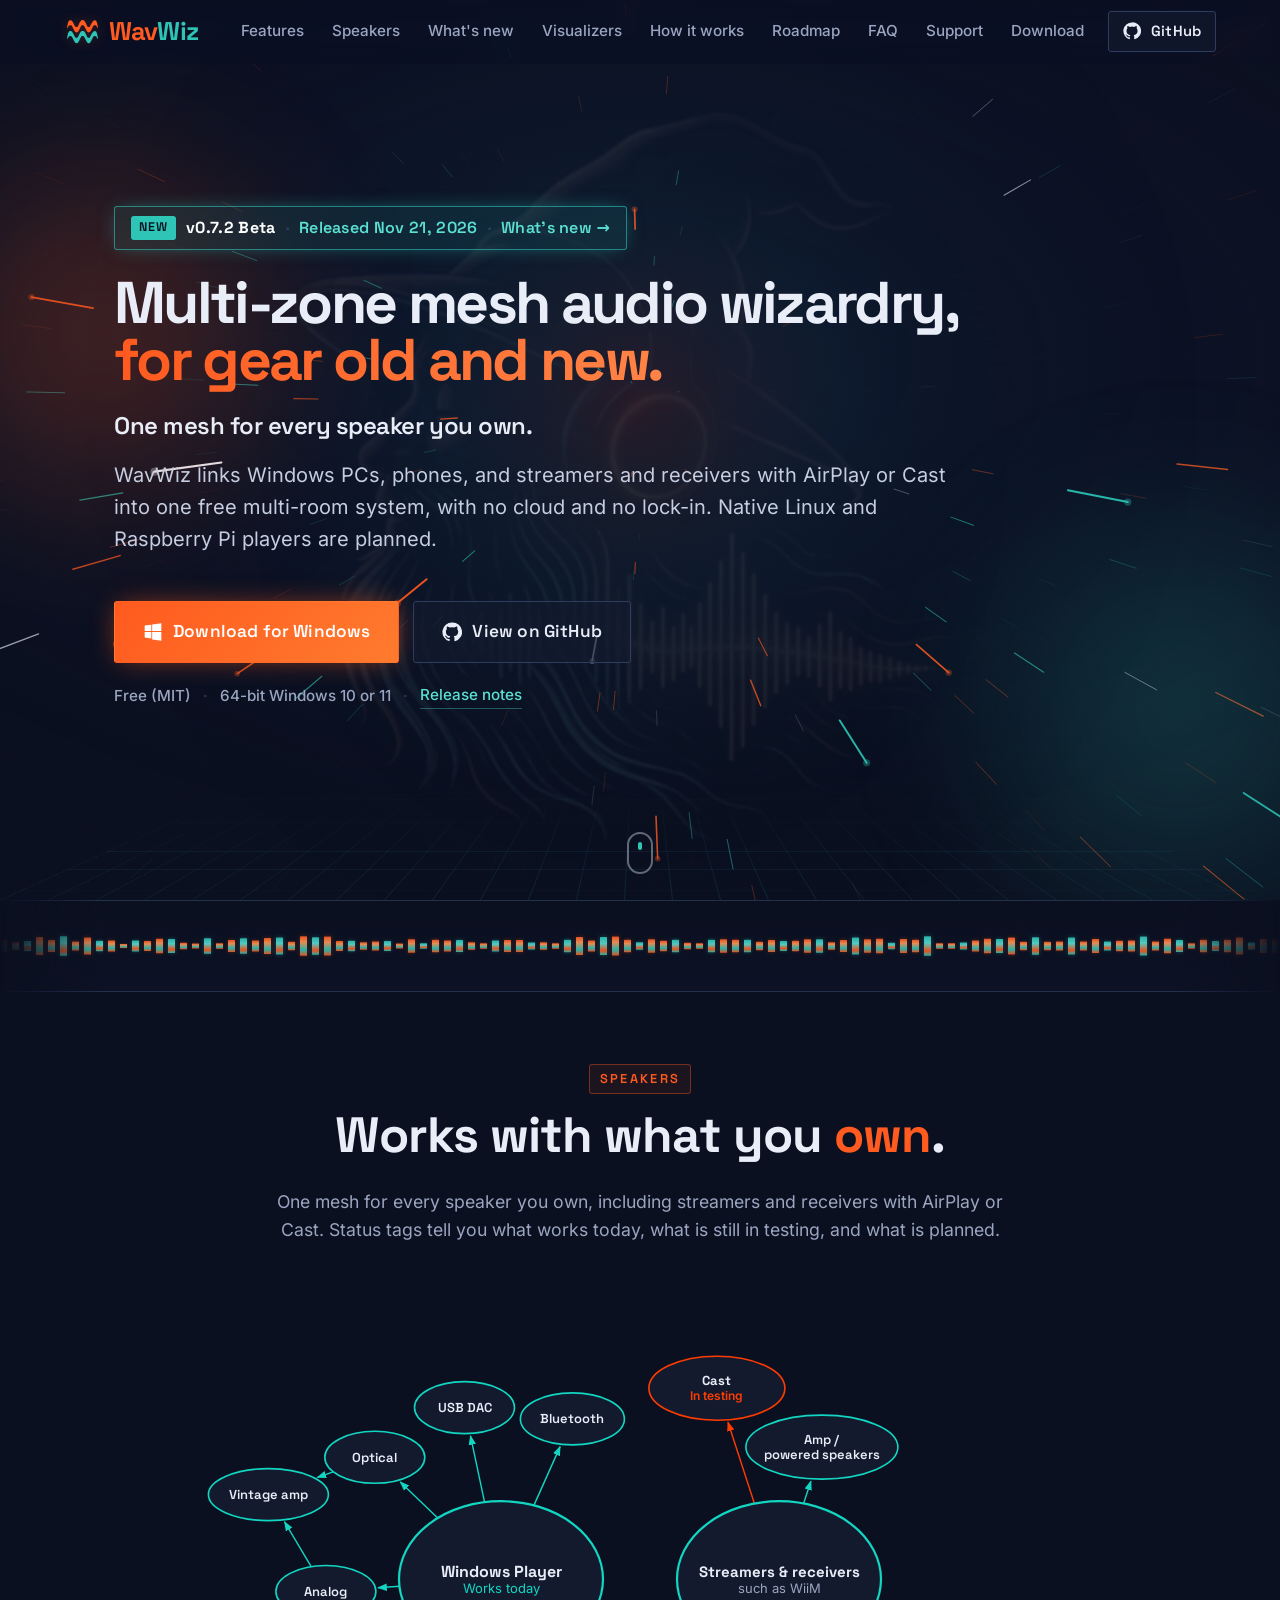
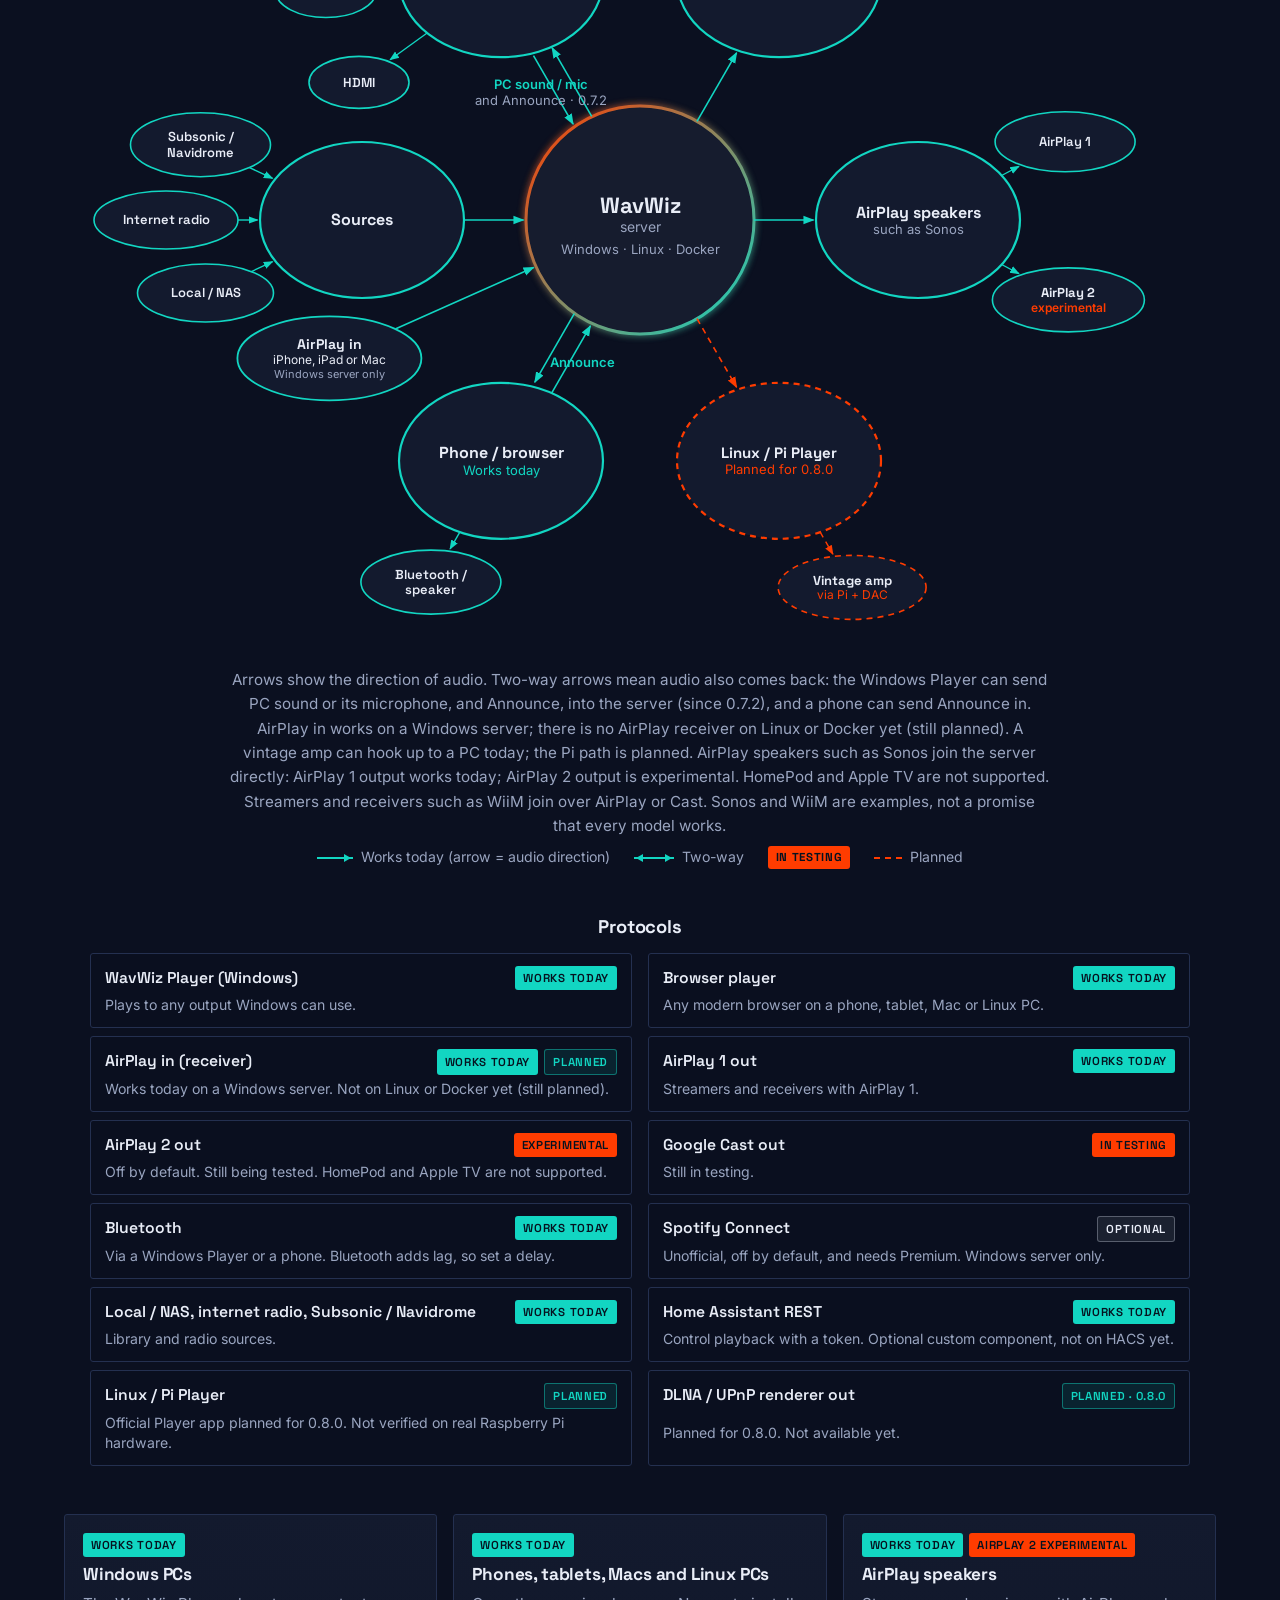
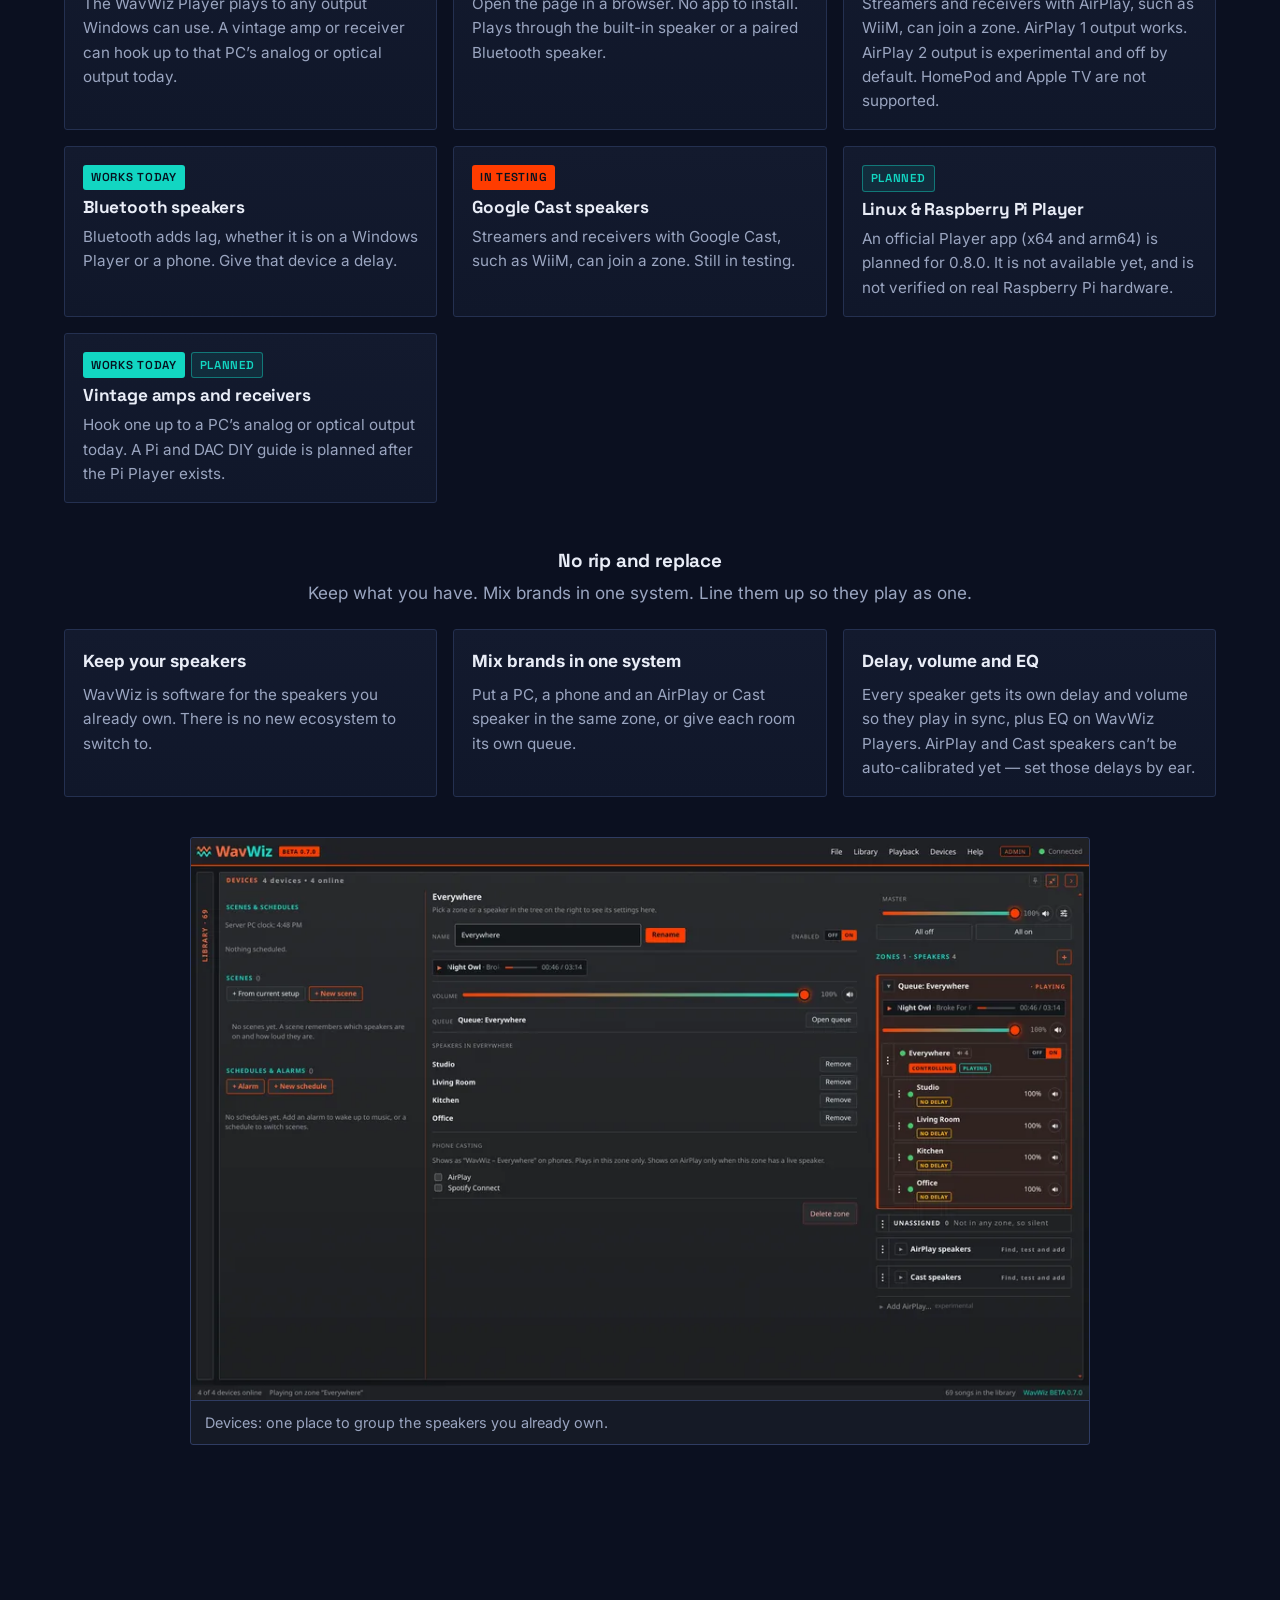
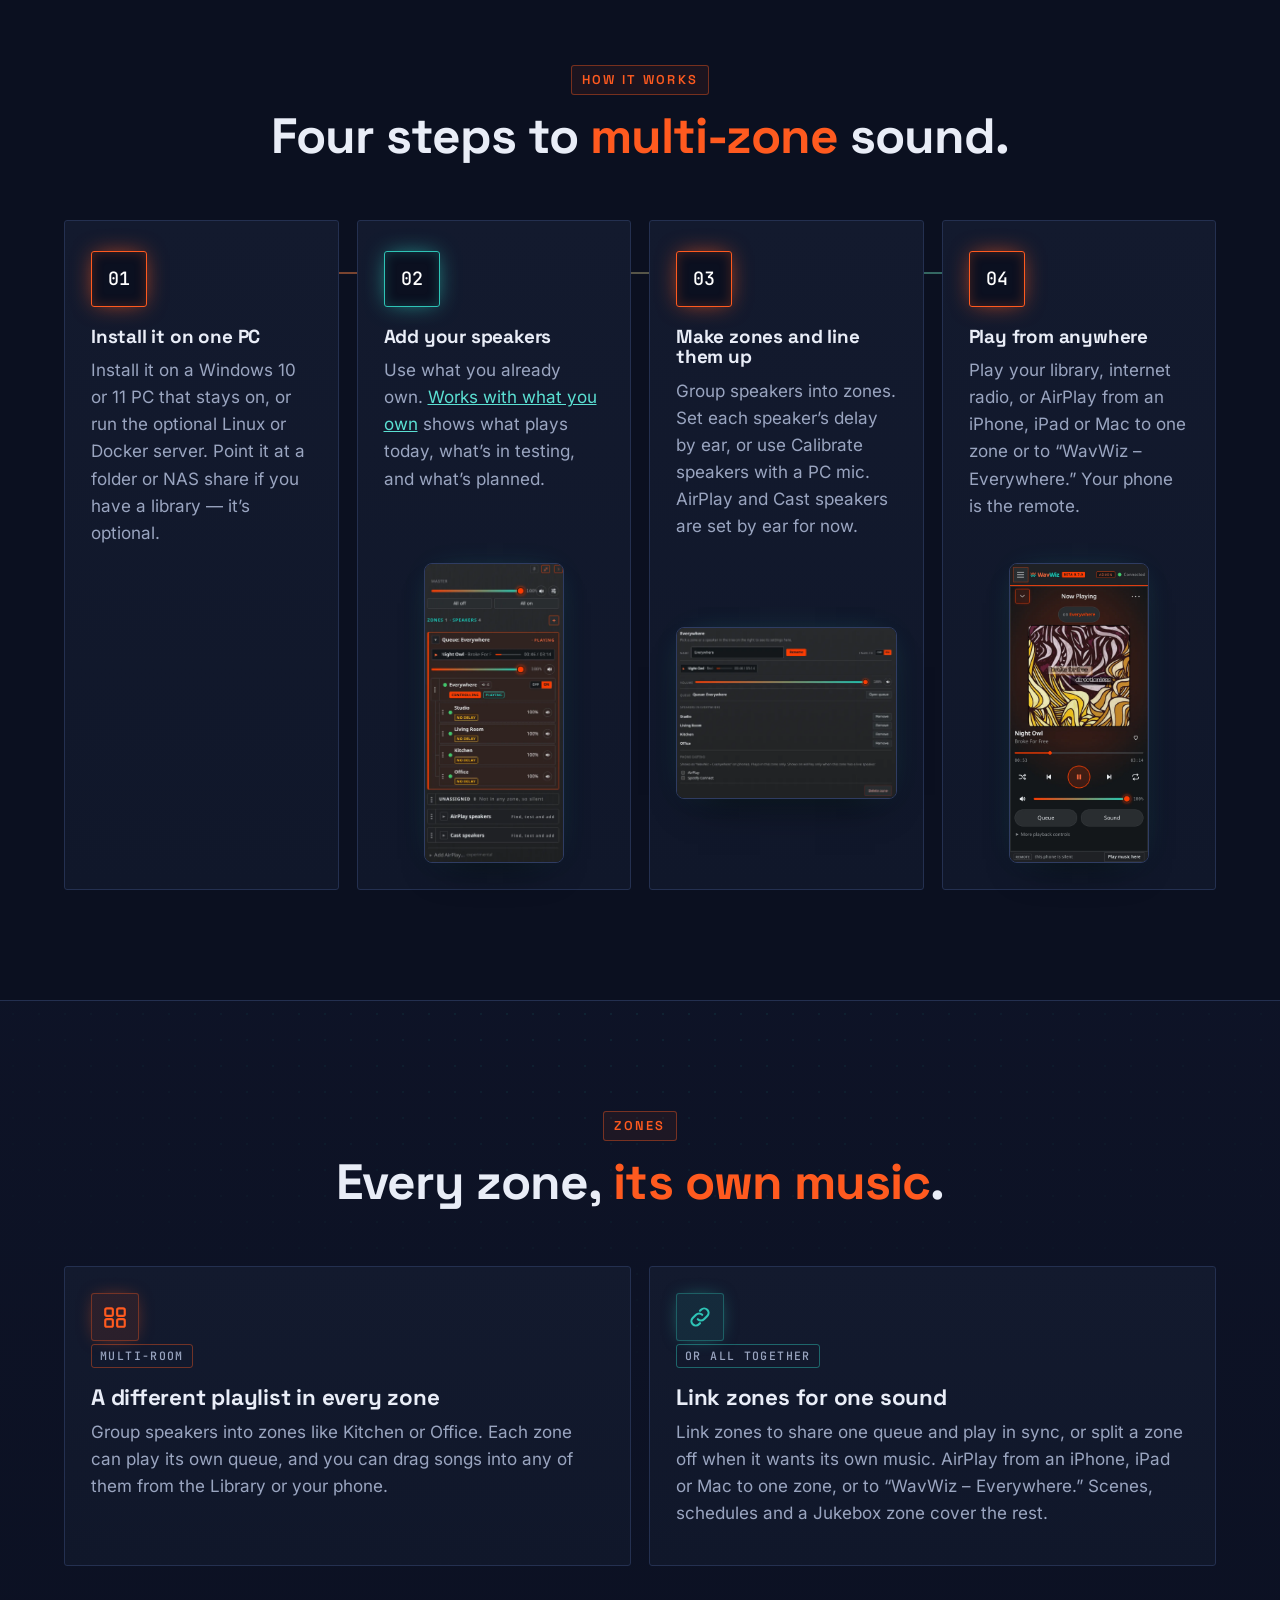
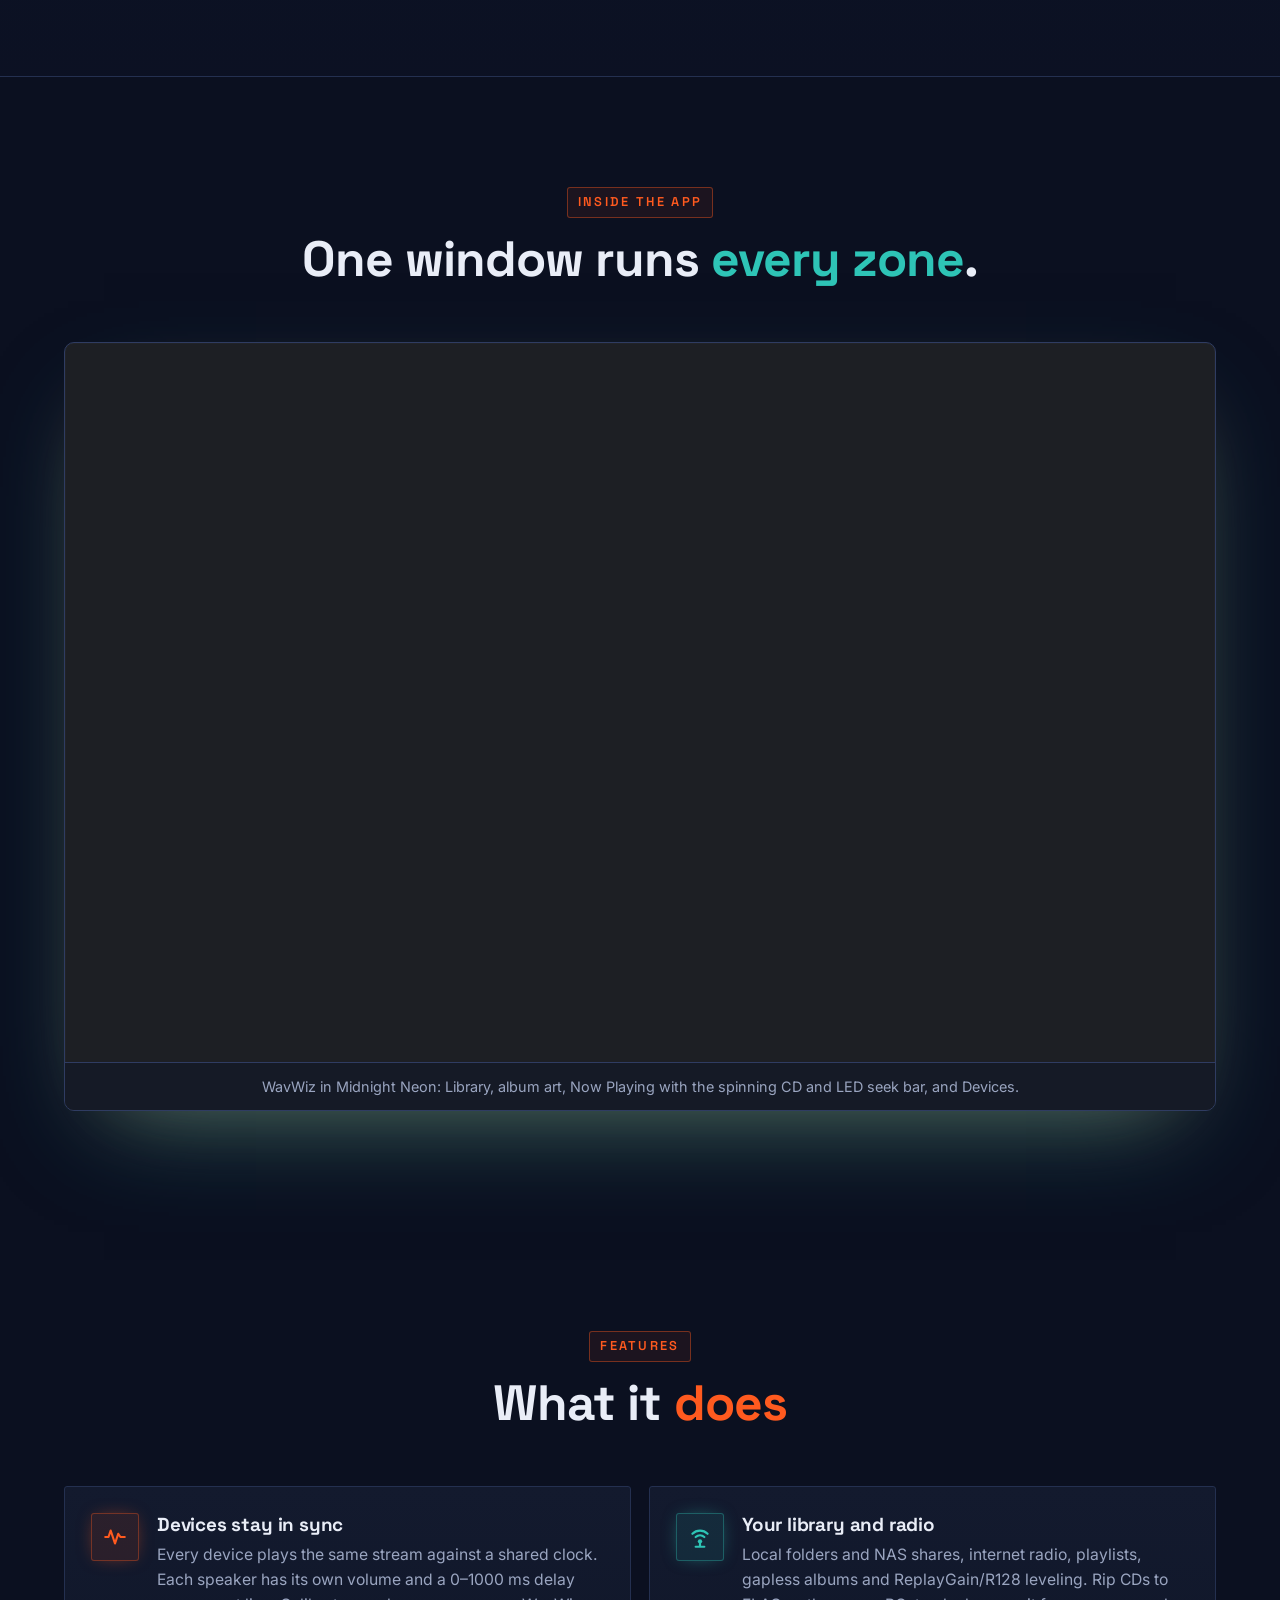
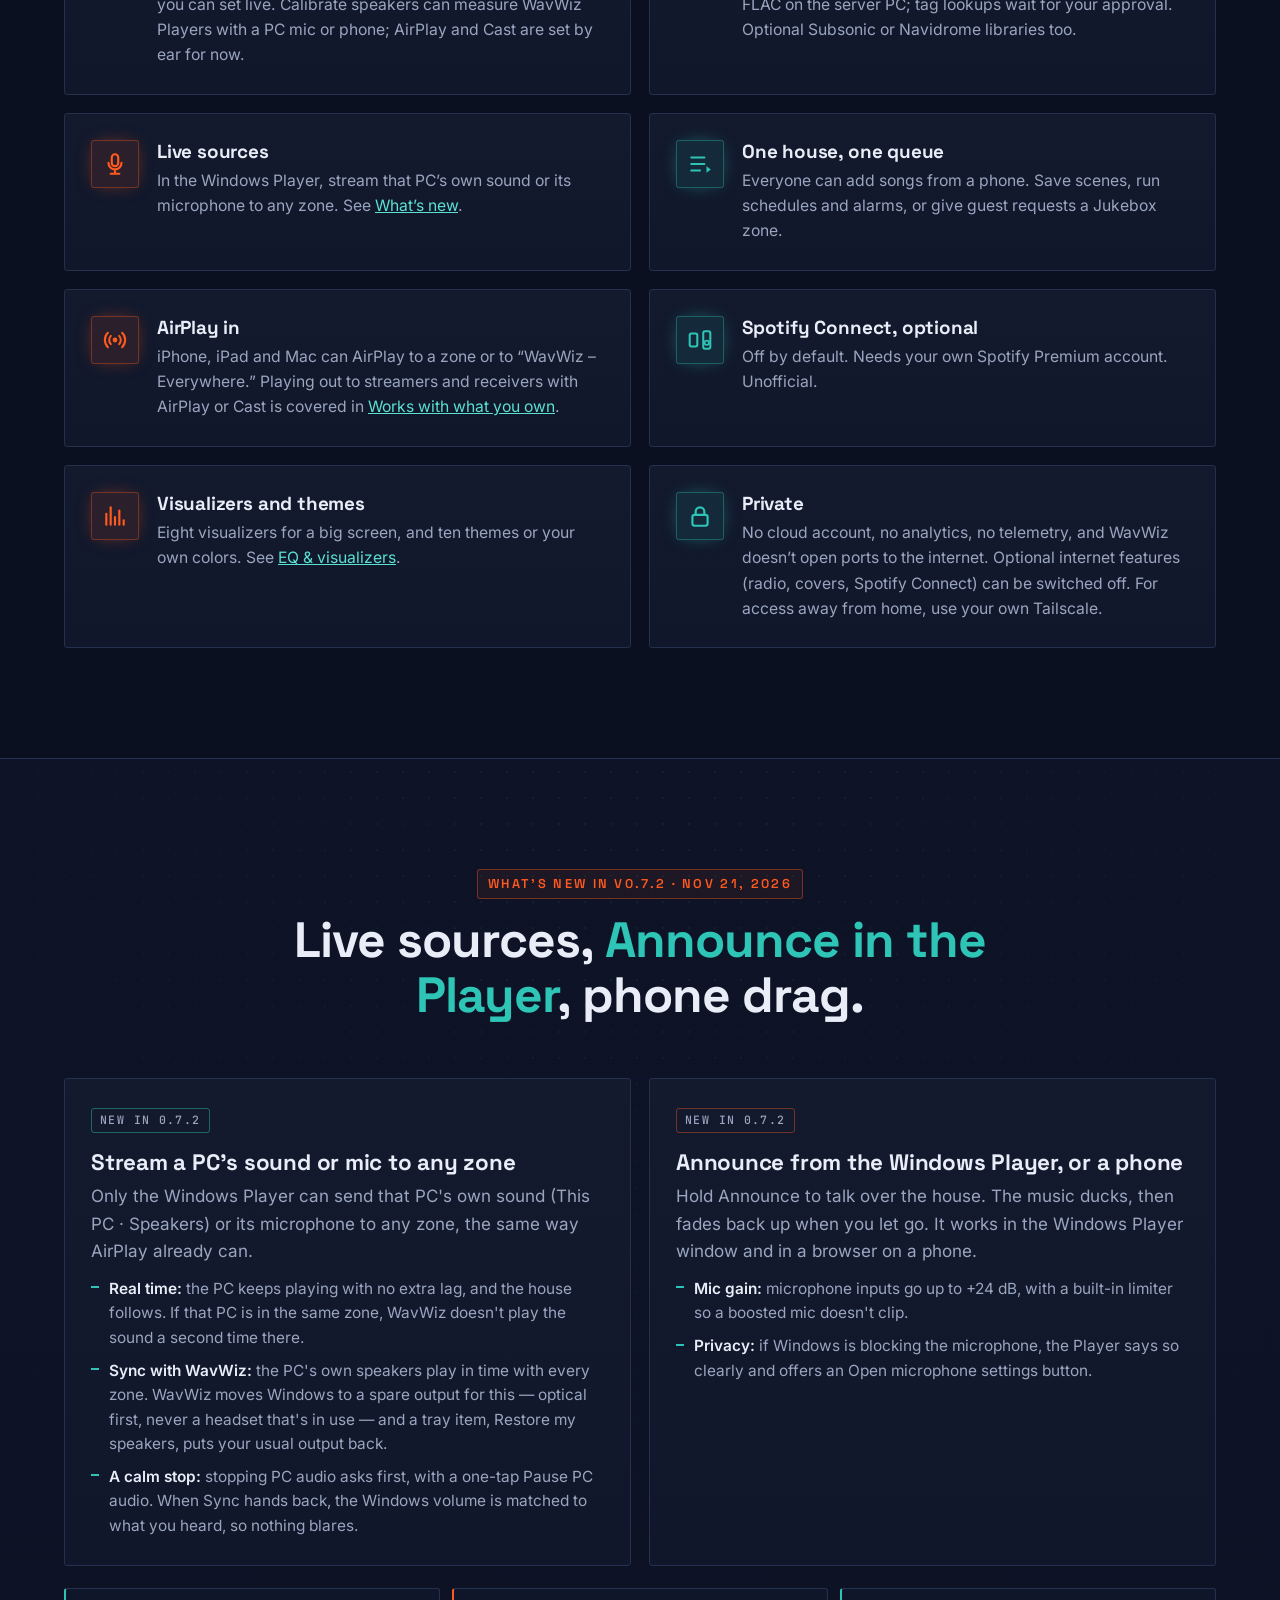
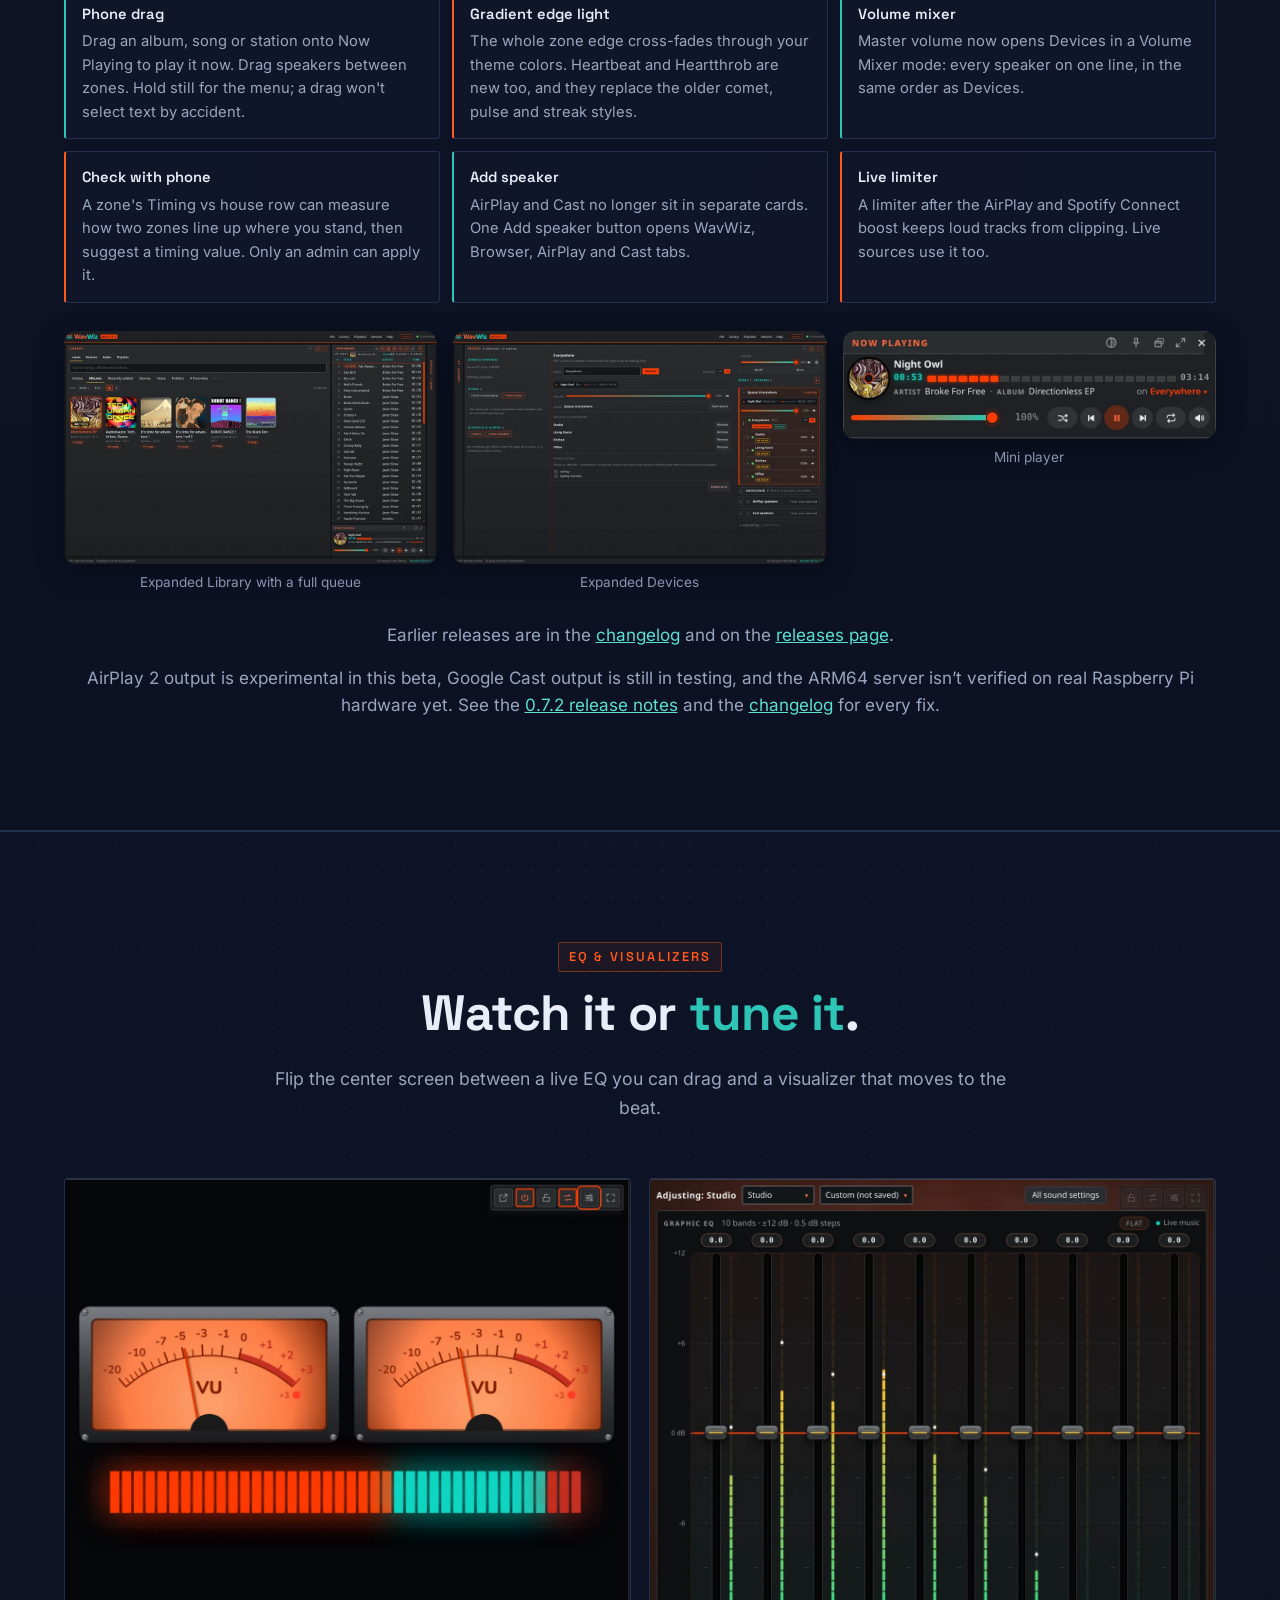
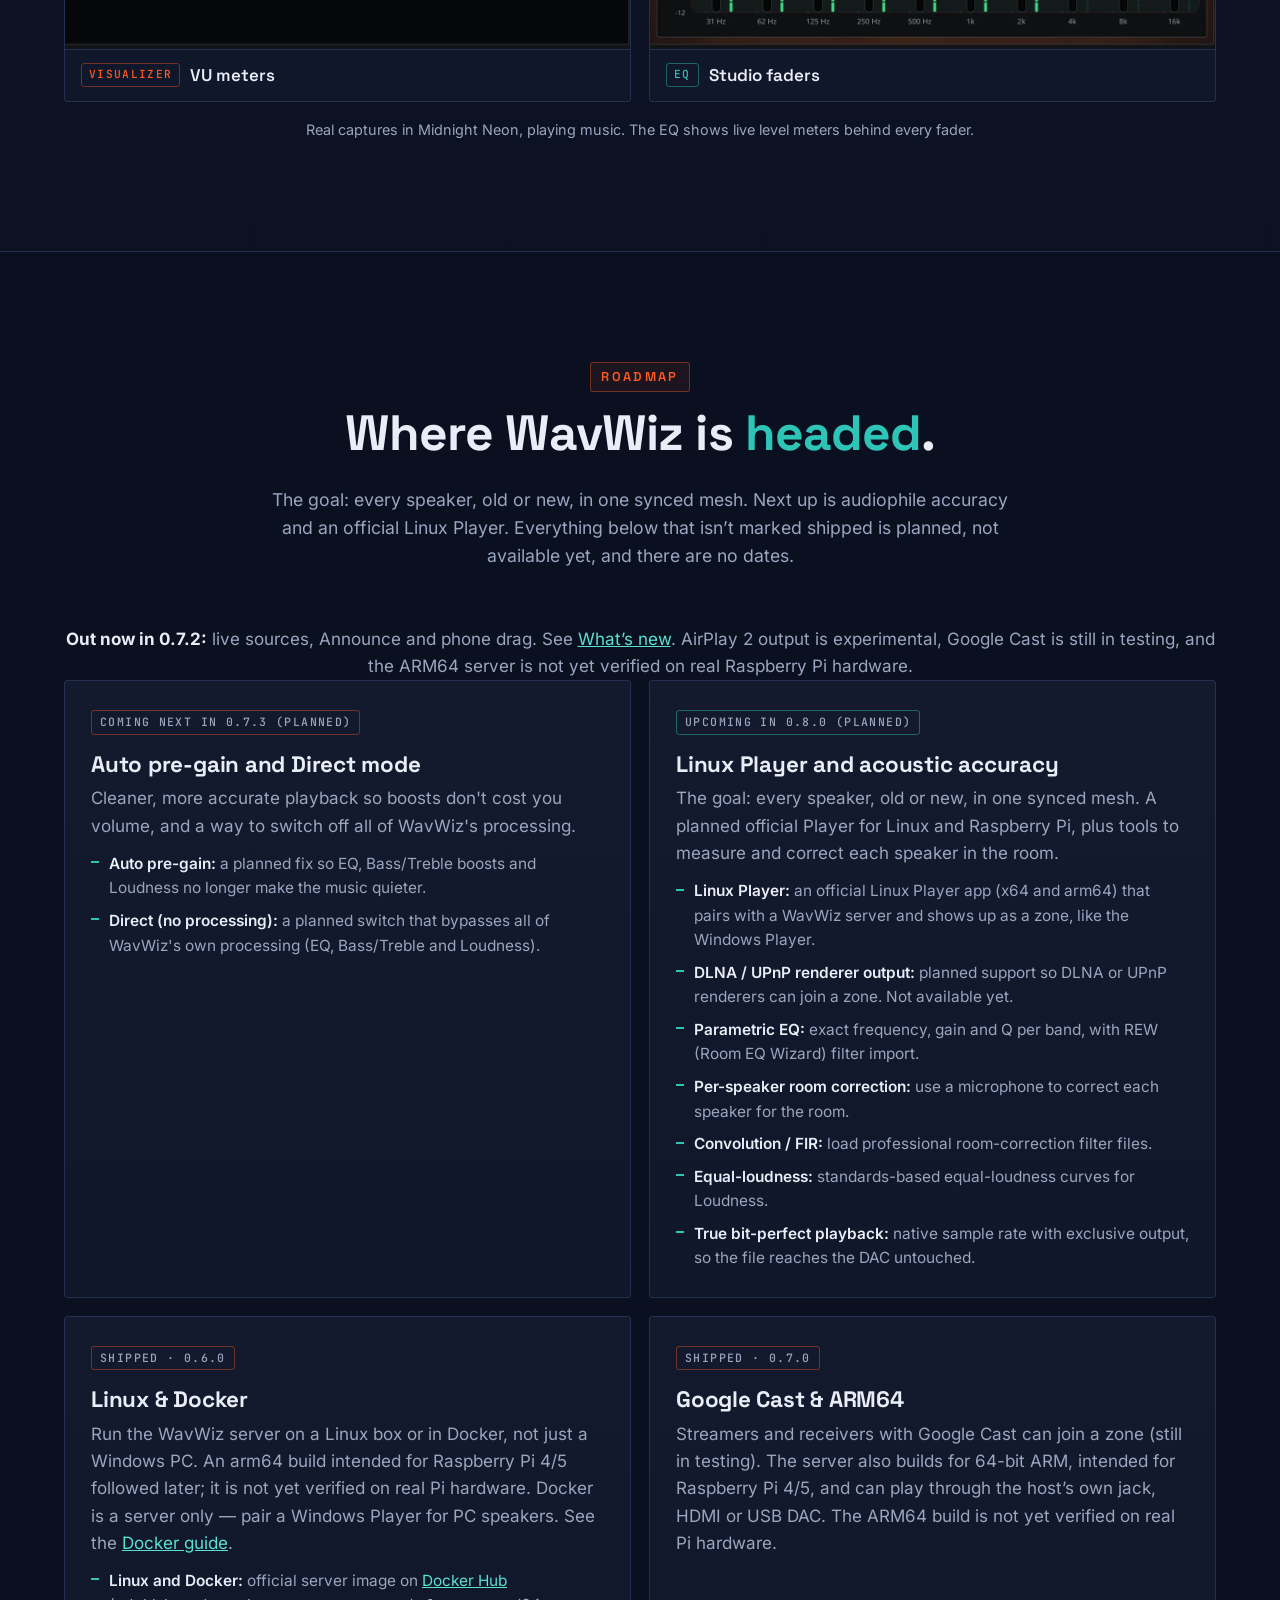
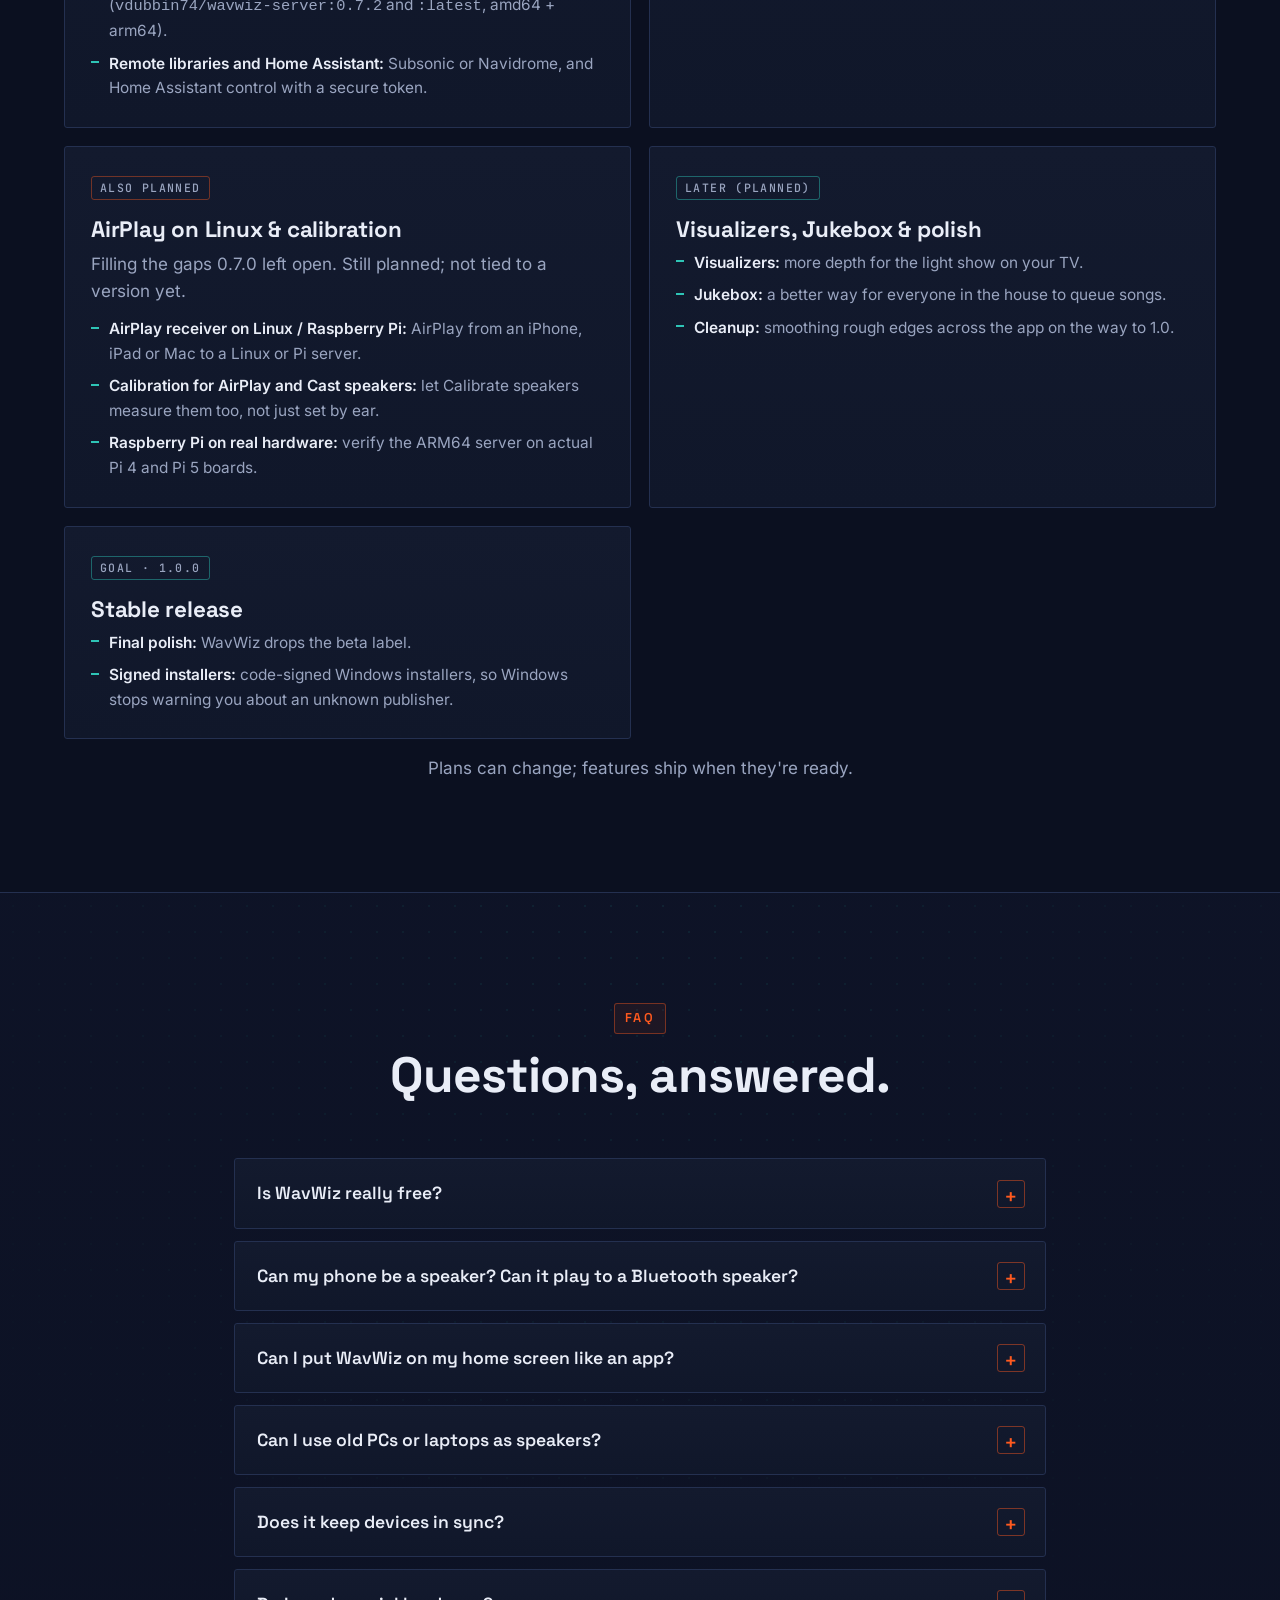
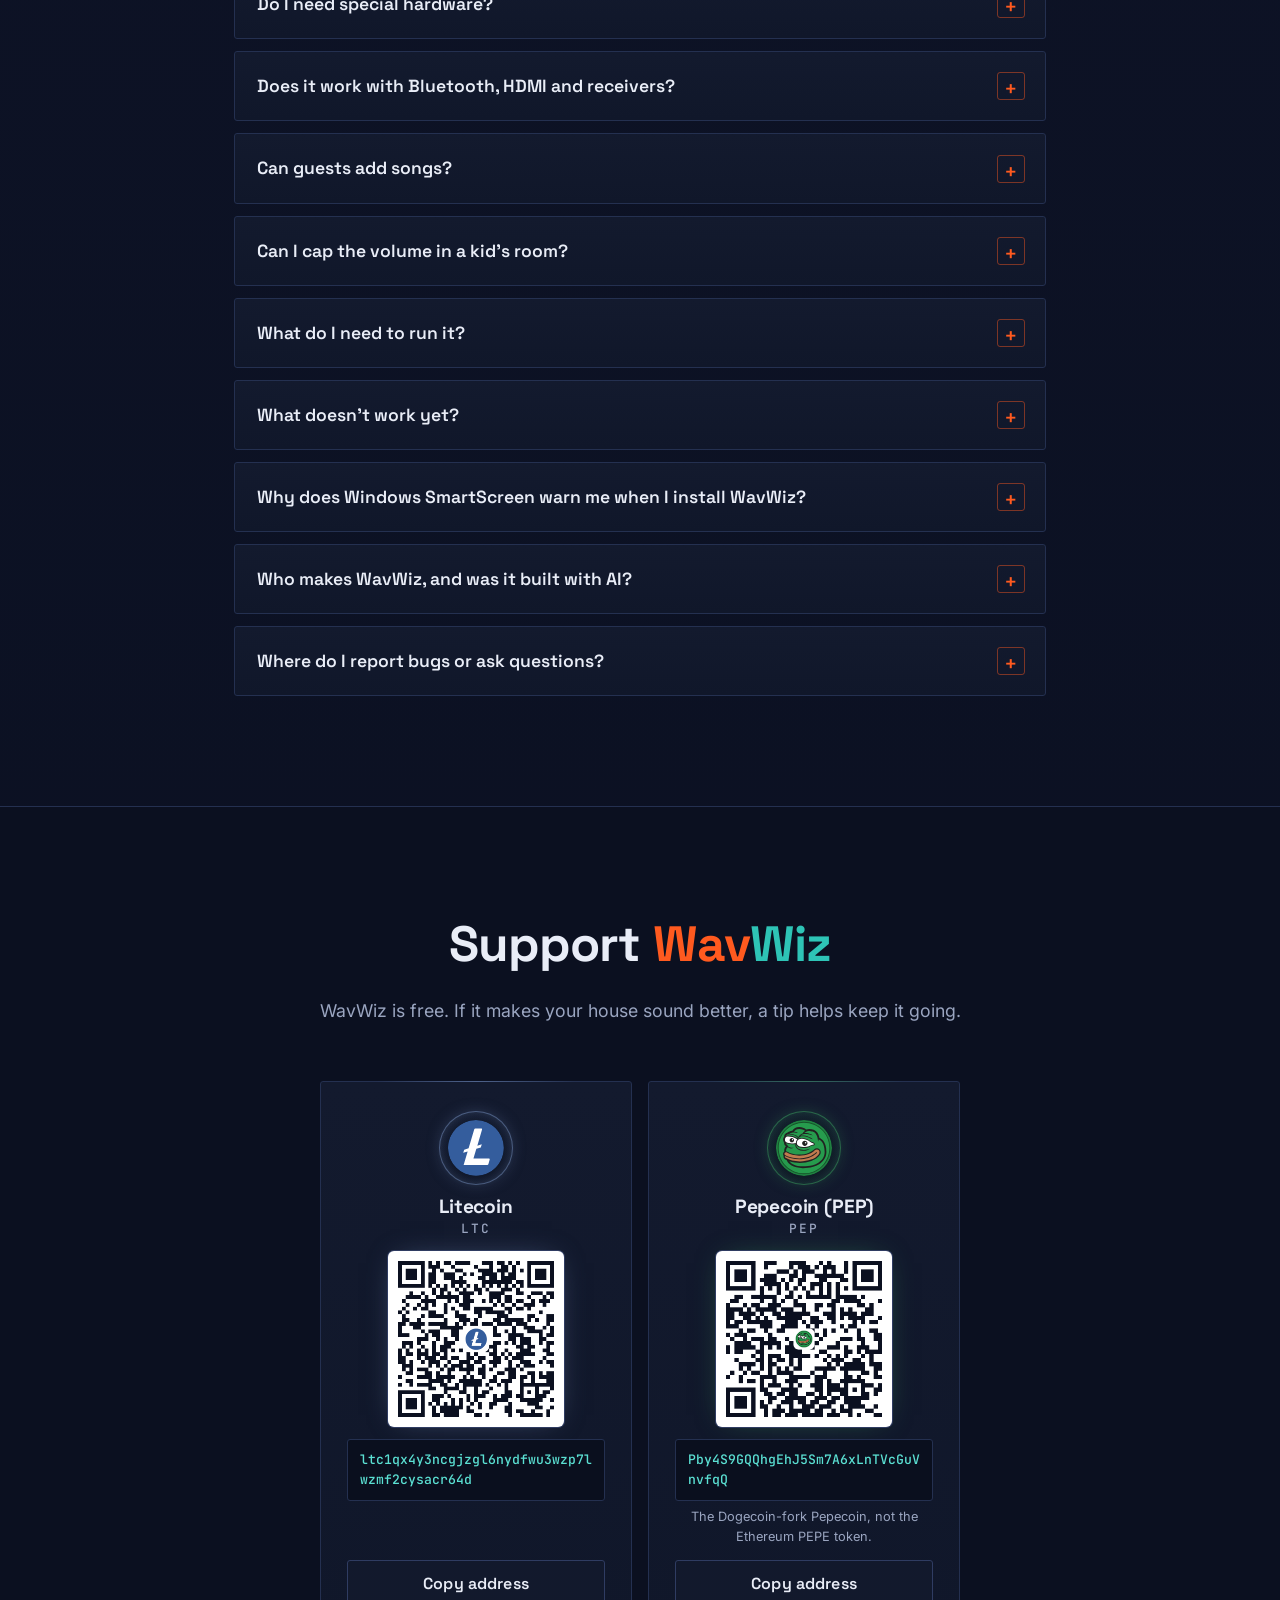
==== index.html @ 7296b40c "Site: consolidate stale wording now that the mesh and protocols cover it Drop the earlier-releases a" ====
<!DOCTYPE html>
<html lang="en-US" data-version="0.7.2" data-release-date="2026-11-21">
<head>
  <meta charset="utf-8">
  <meta name="viewport" content="width=device-width, initial-scale=1, viewport-fit=cover">
  <title>WavWiz: Multi-zone mesh audio wizardry, for gear old and new</title>
  <meta name="description" content="One mesh for every speaker you own. Free, open-source multi-room music for Windows PCs, phones, and streamers and receivers with AirPlay or Cast, with no cloud and no lock-in.">
  <meta name="robots" content="index, follow, max-image-preview:large">
  <meta name="theme-color" content="#0b1020">
  <meta name="color-scheme" content="dark">
  <link rel="canonical" href="https://wavwiz.com/">

  <meta property="og:type" content="website">
  <meta property="og:site_name" content="WavWiz">
  <meta property="og:title" content="WavWiz: Multi-zone mesh audio wizardry, for gear old and new">
  <meta property="og:description" content="One mesh for every speaker you own. Free, open-source multi-room music for Windows PCs, phones, and streamers and receivers with AirPlay or Cast.">
  <meta property="og:url" content="https://wavwiz.com/">
  <meta property="og:image" content="https://wavwiz.com/assets/img/og-image-070.jpg">
  <meta property="og:image:type" content="image/jpeg">
  <meta property="og:image:width" content="1200">
  <meta property="og:image:height" content="630">
  <meta property="og:image:alt" content="The WavWiz window in Midnight Neon: the Library, big album art for Night Owl by Broke For Free, and Devices with the Everywhere zone and its four speakers.">
  <meta property="og:locale" content="en_US">
  <meta property="og:image:secure_url" content="https://wavwiz.com/assets/img/og-image-070.jpg">
  <meta name="twitter:card" content="summary_large_image">
  <meta name="twitter:title" content="WavWiz: Multi-zone mesh audio wizardry, for gear old and new">
  <meta name="twitter:description" content="One mesh for every speaker you own. Free, open-source multi-room music for Windows PCs, phones, and streamers and receivers with AirPlay or Cast.">
  <meta name="twitter:image" content="https://wavwiz.com/assets/img/og-image-070.jpg">
  <meta name="twitter:image:alt" content="The WavWiz window in Midnight Neon: the Library, big album art for Night Owl by Broke For Free, and Devices with the Everywhere zone and its four speakers.">

  <link rel="icon" href="favicon.ico" sizes="any">
  <link rel="icon" type="image/png" sizes="32x32" href="assets/img/favicon-32.png">
  <link rel="apple-touch-icon" href="assets/img/apple-touch-icon.png">

  <link rel="preload" href="assets/fonts/space-grotesk-latin.woff2" as="font" type="font/woff2" crossorigin>
  <link rel="preload" href="assets/fonts/inter-latin.woff2" as="font" type="font/woff2" crossorigin>
  <link rel="stylesheet" href="styles.css?v=073m">
  <script type="application/ld+json">
{
    "@context": "https://schema.org",
    "@graph": [
      {
        "@type": "Organization",
        "@id": "https://wavwiz.com/#organization",
        "name": "WavWiz",
        "url": "https://wavwiz.com/",
        "logo": {
          "@type": "ImageObject",
          "url": "https://wavwiz.com/assets/img/apple-touch-icon.png",
          "width": 180,
          "height": 180
        },
        "sameAs": [
          "https://github.com/vdubbin74/WavWiz"
        ]
      },
      {
        "@type": "WebSite",
        "@id": "https://wavwiz.com/#website",
        "name": "WavWiz",
        "url": "https://wavwiz.com/",
        "inLanguage": "en-US",
        "description": "Multi-zone mesh audio wizardry, for gear old and new. One mesh for every speaker you own: free, open-source multi-room music for Windows.",
        "publisher": {
          "@id": "https://wavwiz.com/#organization"
        }
      },
      {
        "@type": "SoftwareApplication",
        "@id": "https://wavwiz.com/#software",
        "name": "WavWiz",
        "url": "https://wavwiz.com/",
        "description": "Multi-zone mesh audio wizardry, for gear old and new. WavWiz is a free, MIT-licensed multi-room music system. One mesh for every speaker you own. Run a Windows server (or an optional Linux/Docker server for amd64 or arm64; the arm64 build is intended for Raspberry Pi and not yet verified on real Pi hardware) and play through Windows Players or any modern browser on phones, tablets, Macs and Linux PCs. Streamers and receivers with AirPlay or Cast can join a zone: AirPlay 1 output works; AirPlay 2 output is experimental and off by default; Google Cast output, added in 0.7.0, is still in testing. HomePod and Apple TV are not supported. DLNA / UPnP renderer output is planned for 0.8.0 and is not available yet. An official Linux and Raspberry Pi Player is planned for 0.8.0. Local/NAS library, internet radio, Subsonic/Navidrome, AirPlay in, and live sources in the Windows Player. No cloud account, no telemetry.",
        "applicationCategory": "MultimediaApplication",
        "applicationSubCategory": "Multi-zone audio",
        "operatingSystem": "Windows 10, Windows 11",
        "processorRequirements": "64-bit (x64)",
        "softwareRequirements": "Microsoft Edge WebView2 Runtime for the player window (included with Windows 11 and current Windows 10)",
        "image": "https://wavwiz.com/assets/img/og-image-070.jpg",
        "screenshot": "https://wavwiz.com/assets/img/wavwiz-070-app-window.webp",
        "softwareVersion": "0.7.2",
        "datePublished": "2026-11-21",
        "dateModified": "2026-11-21",
        "downloadUrl": "https://github.com/vdubbin74/WavWiz/releases/download/v0.7.2/WavWiz-Setup-0.7.2.exe",
        "installUrl": "https://github.com/vdubbin74/WavWiz/releases/latest",
        "releaseNotes": "https://github.com/vdubbin74/WavWiz/releases/tag/v0.7.2",
        "license": "https://opensource.org/license/mit",
        "isAccessibleForFree": true,
        "inLanguage": "en-US",
        "offers": {
          "@type": "Offer",
          "price": "0",
          "priceCurrency": "USD"
        },
        "featureList": [
          "Multi-zone playback: different music per zone, or linked sync",
          "Per-speaker delay, volume and 10-band EQ",
          "Windows Players plus browser speakers on phones, tablets, Mac and Linux",
          "Local/NAS library, internet radio, Subsonic/Navidrome",
          "AirPlay receiver; AirPlay 1 speaker output; AirPlay 2 experimental and off by default",
          "Google Cast speaker output (since 0.7.0; still in testing)",
          "Live sources in the Windows Player: stream that PC's own sound or microphone to any zone (Real time or Sync with WavWiz)",
          "Scenes, schedules, alarms and guest Jukebox",
          "Optional Home Assistant control via REST (custom component not on HACS)",
          "Optional unofficial Spotify Connect (off by default; Premium required)",
          "Optional Linux/Docker server for amd64 and arm64 (arm64 intended for Raspberry Pi 4/5, not yet verified on real Pi hardware); plays through the host sound card or headless; no AirPlay receiver or AirPlay 2 output",
          "MIT licensed; no cloud account; no telemetry"
        ],
        "sameAs": [
          "https://github.com/vdubbin74/WavWiz",
          "https://alternativeto.net/software/wavwiz/",
          "https://hub.docker.com/r/vdubbin74/wavwiz-server"
        ],
        "publisher": {
          "@id": "https://wavwiz.com/#organization"
        },
        "author": {
          "@type": "Person",
          "name": "vdubbin74",
          "url": "https://github.com/vdubbin74"
        }
      },
      {
        "@type": "FAQPage",
        "@id": "https://wavwiz.com/#faq",
        "mainEntity": [
          {
            "@type": "Question",
            "name": "Is WavWiz really free?",
            "acceptedAnswer": {
              "@type": "Answer",
              "text": "Yes. WavWiz is free and open source under the MIT license. There's nothing to buy, no subscription and no account to create."
            }
          },
          {
            "@type": "Question",
            "name": "Can my phone be a speaker? Can it play to a Bluetooth speaker?",
            "acceptedAnswer": {
              "@type": "Answer",
              "text": "Yes. Open the WavWiz page in your phone's browser on your home Wi-Fi and tap Play music here. There's no app to install. The phone plays through whatever it's using for sound, so if it's paired with a Bluetooth speaker, headphones or a home AV receiver with Bluetooth, the music comes out there. Tablets work the same way. Bluetooth adds its own lag, so give that phone a little delay (or calibrate it) to line it up with the other devices. On iPhone, tap the page once to start the sound, and keep the WavWiz page open while it plays."
            }
          },
          {
            "@type": "Question",
            "name": "Can I put WavWiz on my home screen like an app?",
            "acceptedAnswer": {
              "@type": "Answer",
              "text": "Yes. First open the WavWiz page from your server on your phone or tablet. iPhone or iPad (Safari): tap Share, then Add to Home Screen, then Add. Android (Chrome): tap the three-dot menu, then Add to Home screen or Install app. You get a WavWiz shortcut that opens straight to your house, so you don't have to remember the address."
            }
          },
          {
            "@type": "Question",
            "name": "Can I use old PCs or laptops as speakers?",
            "acceptedAnswer": {
              "@type": "Answer",
              "text": "Yes. Any Windows 10 or 11 PC can run WavWiz Player and play through its own speakers, headphones, HDMI, optical, USB or Bluetooth output. Anything else with a modern browser, like a Mac, a Chromebook or an older laptop, can join by opening the WavWiz page."
            }
          },
          {
            "@type": "Question",
            "name": "Does it keep devices in sync?",
            "acceptedAnswer": {
              "@type": "Answer",
              "text": "Every device plays the same stream against a shared clock, and WavWiz keeps correcting each device's drift so devices stay together. Bluetooth speakers and TVs add their own lag, so each device gets its own delay (0 to 1000 ms). Set it by ear while the music plays, or let Calibrate speakers measure it with a PC mic or your phone (AirPlay and Cast speakers can't be calibrated yet; set those by ear). No sync measurements have been published yet."
            }
          },
          {
            "@type": "Question",
            "name": "Do I need special hardware?",
            "acceptedAnswer": {
              "@type": "Answer",
              "text": "No. You need one always-on Windows PC (or an optional Linux or Docker server) and the speakers you already have. See Works with what you own for what works today, what is in testing, and what is planned."
            }
          },
          {
            "@type": "Question",
            "name": "Does it work with Bluetooth, HDMI and receivers?",
            "acceptedAnswer": {
              "@type": "Answer",
              "text": "Yes. The Windows Player can play to HDMI, optical, USB, Bluetooth and any other Windows output. For streamers, AirPlay, Cast and what is planned, see Works with what you own."
            }
          },
          {
            "@type": "Question",
            "name": "Can guests add songs?",
            "acceptedAnswer": {
              "@type": "Answer",
              "text": "Yes. Anyone on your network can add songs from their own phone. For parties, Jukebox mode puts a QR code on a big screen. Guests scan it and add songs with no app and no sign-in, within your rules: allowed music, songs per guest, vote to skip and more. The Jukebox screen runs in a web browser on a PC, laptop or tablet. A PC or laptop connected to the TV works best; smart-TV browsers are still in testing."
            }
          },
          {
            "@type": "Question",
            "name": "Can I cap the volume in a kid's room?",
            "acceptedAnswer": {
              "@type": "Answer",
              "text": "Yes. As an admin, set a max-volume lock on any device. Nothing can raise that device past the cap, and turning it down always works."
            }
          },
          {
            "@type": "Question",
            "name": "What do I need to run it?",
            "acceptedAnswer": {
              "@type": "Answer",
              "text": "The server needs a 64-bit Windows 10 (October 2018 Update or newer) or Windows 11 PC that stays on, and everything else comes in the installer. Speakers need WavWiz Player on Windows or any modern browser on the same home network."
            }
          },
          {
            "@type": "Question",
            "name": "What doesn't work yet?",
            "acceptedAnswer": {
              "@type": "Answer",
              "text": "WavWiz is a public beta. AirPlay 2 output is experimental and off by default. Google Cast output is still in testing. Calibrate speakers can't measure AirPlay or Cast yet; set those delays by ear. The Linux/Docker arm64 server, intended for Raspberry Pi 4 and 5, has not been verified on real Pi hardware, and there is no official Linux or Pi Player yet (planned for 0.8.0). There is no AirPlay receiver on Linux yet (still planned). HomePod and Apple TV are not supported. DLNA / UPnP renderer output is planned for 0.8.0 and is not available yet. Smart-TV browsers are still in testing; a PC connected to the TV is the reliable path. On iPhone, tap the page once to start the sound."
            }
          },
          {
            "@type": "Question",
            "name": "Why does Windows SmartScreen warn me when I install WavWiz?",
            "acceptedAnswer": {
              "@type": "Answer",
              "text": "The installer isn't code-signed yet, so SmartScreen doesn't recognize it. If you downloaded it from the official WavWiz releases page on GitHub, click More info, then Run anyway. To double-check the file, compare its SHA-256 checksum with the one on the release page."
            }
          },
          {
            "@type": "Question",
            "name": "Who makes WavWiz, and was it built with AI?",
            "acceptedAnswer": {
              "@type": "Answer",
              "text": "WavWiz is a hobby project by vdubbin74, who builds his own speakers and keeps an always-on Windows PC at home. He came up with WavWiz, set the spec, makes the design decisions and tests the builds at home. AI coding agents wrote the code, and AI helped write the docs and this site. The source is on GitHub under the MIT license."
            }
          },
          {
            "@type": "Question",
            "name": "Where do I report bugs or ask questions?",
            "acceptedAnswer": {
              "@type": "Answer",
              "text": "Report bugs on GitHub Issues. For questions, ideas and setup help, use WavWiz Discussions on GitHub."
            }
          }
        ]
      }
    ]
  }
  </script>
  <script>document.documentElement.classList.add('js');</script>
</head>
<body>
  <a class="skip-link" href="#main">Skip to content</a>
  <div class="watermark" aria-hidden="true"></div>

  <!-- ============ HEADER ============ -->
  <header class="site-header" id="top">
    <div class="container header-inner">
      <a class="wordmark" href="#top" aria-label="WavWiz home" style="display:inline-flex;align-items:center;white-space:nowrap"><img class="wm-emblem" src="assets/img/wavwiz-emblem-site.svg" alt="" width="36" height="36" decoding="async"><span class="wm-wav">Wav</span><span class="wm-wiz">Wiz</span></a>
      <button class="nav-toggle" type="button" aria-expanded="false" aria-controls="site-nav" aria-label="Open menu">
        <span></span><span></span><span></span>
      </button>
      <nav class="site-nav" id="site-nav" aria-label="Main">
        <a href="#features">Features</a>
        <a href="#devices">Speakers</a>
        <a href="#new">What's new</a>
        <a href="#visualizers">Visualizers</a>
        <a href="#how">How it works</a>
        <a href="#roadmap">Roadmap</a>
        <a href="#faq">FAQ</a>
        <a href="#support">Support</a>
        <a href="#download">Download</a>
        <a class="btn btn-ghost btn-sm" href="https://github.com/vdubbin74/WavWiz" target="_blank" rel="noopener">
          <svg class="ico" viewBox="0 0 24 24" aria-hidden="true"><path fill="currentColor" d="M12 .5a11.5 11.5 0 0 0-3.64 22.41c.58.1.79-.25.79-.56v-2c-3.2.7-3.88-1.37-3.88-1.37-.53-1.33-1.28-1.69-1.28-1.69-1.05-.71.08-.7.08-.7 1.16.08 1.77 1.19 1.77 1.19 1.03 1.77 2.7 1.26 3.36.96.1-.75.4-1.26.73-1.55-2.55-.29-5.24-1.28-5.24-5.68 0-1.26.45-2.28 1.19-3.09-.12-.29-.52-1.46.11-3.05 0 0 .97-.31 3.17 1.18a11 11 0 0 1 5.77 0c2.2-1.49 3.17-1.18 3.17-1.18.63 1.59.23 2.76.11 3.05.74.81 1.19 1.83 1.19 3.09 0 4.41-2.69 5.38-5.25 5.67.41.36.78 1.06.78 2.14v3.17c0 .31.21.67.8.56A11.5 11.5 0 0 0 12 .5Z"/></svg>
          GitHub
        </a>
      </nav>
    </div>
  </header>

  <main id="main">
    <!-- ============ HERO ============ -->
    <section class="hero" aria-labelledby="hero-title">
      <canvas class="warp" id="warp" aria-hidden="true"></canvas>
      <div class="hero-glow hero-glow-a" data-parallax="0.25" aria-hidden="true"></div>
      <div class="hero-glow hero-glow-b" data-parallax="-0.15" aria-hidden="true"></div>
      <div class="hero-grid" aria-hidden="true"></div>

      <div class="container hero-inner">
        <div class="hero-copy" data-parallax="0.12">
          <a class="badge badge-ver" href="#new" aria-label="What's new in v0.7.2 Beta, released Nov 21, 2026"><span class="bv-new">New</span><b>v<span data-ver>0.7.2</span> Beta</b><span class="bv-sep" aria-hidden="true">·</span><span class="bv-date"><span class="bv-date-long">Released <span data-reldate>Nov 21, 2026</span></span><span class="bv-date-short" data-reldate-short>Nov 21</span></span><span class="bv-sep bv-sep-more" aria-hidden="true">·</span><span class="bv-more"><span class="bv-more-label">What&rsquo;s new </span><span class="bv-more-arrow" aria-hidden="true">&rarr;</span></span></a>
          <h1 id="hero-title" class="hero-title">
            <span class="line">Multi-zone mesh audio wizardry,</span>
            <span class="line glow-text">for gear old and new.</span>
          </h1>
          <p class="hero-kicker">One mesh for every speaker you own.</p>
          <p class="hero-sub">WavWiz links Windows PCs, phones, and streamers and receivers with AirPlay or Cast into one free multi-room system, with no cloud and no lock-in. Native Linux and Raspberry Pi players are planned.</p>
          <div class="hero-ctas">
            
            <a class="btn btn-primary btn-lg" href="https://github.com/vdubbin74/WavWiz/releases/latest" target="_blank" rel="noopener">
              <svg class="ico" viewBox="0 0 24 24" aria-hidden="true"><path fill="currentColor" d="M2 4.3 10 3.2v7.7H2V4.3Zm9-1.2L22 1.5v9.4H11V3.1ZM2 12h8v7.8l-8-1.1V12Zm9 0h11v10.5l-11-1.6V12Z"/></svg>
              Download for Windows
            </a>
            <a class="btn btn-ghost btn-lg" href="https://github.com/vdubbin74/WavWiz" target="_blank" rel="noopener">
              <svg class="ico" viewBox="0 0 24 24" aria-hidden="true"><path fill="currentColor" d="M12 .5a11.5 11.5 0 0 0-3.64 22.41c.58.1.79-.25.79-.56v-2c-3.2.7-3.88-1.37-3.88-1.37-.53-1.33-1.28-1.69-1.28-1.69-1.05-.71.08-.7.08-.7 1.16.08 1.77 1.19 1.77 1.19 1.03 1.77 2.7 1.26 3.36.96.1-.75.4-1.26.73-1.55-2.55-.29-5.24-1.28-5.24-5.68 0-1.26.45-2.28 1.19-3.09-.12-.29-.52-1.46.11-3.05 0 0 .97-.31 3.17 1.18a11 11 0 0 1 5.77 0c2.2-1.49 3.17-1.18 3.17-1.18.63 1.59.23 2.76.11 3.05.74.81 1.19 1.83 1.19 3.09 0 4.41-2.69 5.38-5.25 5.67.41.36.78 1.06.78 2.14v3.17c0 .31.21.67.8.56A11.5 11.5 0 0 0 12 .5Z"/></svg>
              View on GitHub
            </a>
          </div>
          <p class="hero-links"><span class="hero-fact">Free (MIT)</span><span aria-hidden="true">·</span><span class="hero-fact">64-bit Windows 10 or 11</span><span aria-hidden="true">·</span><a href="https://github.com/vdubbin74/WavWiz/releases/latest" target="_blank" rel="noopener">Release notes</a></p>
        </div>

      </div>

      <a class="scroll-cue" href="#devices" aria-label="Scroll to the next section"><span></span></a>
    </section>

    <!-- ============ EQ STRIP ============ -->
    <div class="eq-strip" aria-hidden="true">
      <div class="eq-track" id="eq-track"></div>
    </div>

    <!-- ============ WORKS WITH / MESH ============ -->
    <section class="section works" id="devices" aria-labelledby="devices-title">
      <div class="container">
        <header class="section-head reveal">
          <p class="eyebrow">Speakers</p>
          <h2 id="devices-title">Works with what you <span class="accent-o">own</span>.</h2>
          <p class="section-lead">One mesh for every speaker you own, including streamers and receivers with AirPlay or Cast. Status tags tell you what works today, what is still in testing, and what is planned.</p>
        </header>

        <figure class="mesh-diagram reveal">
          <svg class="mesh-wide" viewBox="0 0 1200 956" role="img" aria-labelledby="mesh-title mesh-desc">
                        <title id="mesh-title">How audio flows through a WavWiz mesh</title>
                        <desc id="mesh-desc">A hub-and-spoke map. The WavWiz server is in the center. Sources (a local or NAS library, internet radio, and Subsonic or Navidrome) and AirPlay in from an iPhone, iPad or Mac (Windows server only; no AirPlay receiver on Linux or Docker yet) send audio into the server. The server sends audio out to a Windows Player, a browser player on a phone, AirPlay speakers such as Sonos (AirPlay 1 works today; AirPlay 2 is experimental), and streamers and receivers such as WiiM over AirPlay or Google Cast. HomePod and Apple TV are not supported. The Windows Player also sends that PC's sound or microphone, and Announce, back into the server (since 0.7.2). A phone can send Announce in. The Windows Player can use HDMI, analog, optical, a USB DAC, or Bluetooth; a vintage amp can hook up to analog or optical today. A streamer can connect to an amp or powered speakers. Cast output is in testing. A Linux and Raspberry Pi Player is planned for 0.8.0, with a planned path from that Pi to a vintage amp. Two-way arrows show audio in both directions. Sonos and WiiM are examples, not a promise that every model works.</desc>
                        <defs>
              <linearGradient id="mw-hub" x1="0" y1="0" x2="1" y2="1">
                <stop offset="0" stop-color="#FF3C00"/>
                <stop offset="1" stop-color="#12D6C2"/>
              </linearGradient>
              <filter id="mw-glow" x="-40%" y="-40%" width="180%" height="180%">
                <feGaussianBlur stdDeviation="3.5" result="b"/>
                <feMerge><feMergeNode in="b"/><feMergeNode in="SourceGraphic"/></feMerge>
              </filter>
              <marker id="mw-teal" viewBox="0 0 10 10" refX="9" refY="5" markerWidth="7" markerHeight="7" orient="auto">
                <path d="M0 1.2 L10 5 L0 8.8 Z" fill="#12D6C2"/>
              </marker>
              <marker id="mw-orange" viewBox="0 0 10 10" refX="9" refY="5" markerWidth="7" markerHeight="7" orient="auto">
                <path d="M0 1.2 L10 5 L0 8.8 Z" fill="#FF3C00"/>
              </marker>
            </defs>
            <g filter="url(#mw-glow)"><ellipse cx="600.0" cy="520.0" rx="114.0" ry="114.0" fill="#131a2e" stroke="url(#mw-hub)" stroke-width="3"/></g>
            <text x="600.0" y="513.0" text-anchor="middle" fill="#e9edf7" font-family="Space Grotesk, Inter, system-ui, sans-serif" font-size="22" font-weight="700">WavWiz</text>
            <text x="600.0" y="531.9" text-anchor="middle" fill="#9aa5c0" font-family="Inter, system-ui, sans-serif" font-size="14">server</text>
            <text x="600.0" y="554.0" text-anchor="middle" fill="#9aa5c0" font-family="Inter, system-ui, sans-serif" font-size="13">Windows · Linux · Docker</text>
            <path d="M551.7 416.3 L512.1 347.8" fill="none" stroke="#12D6C2" stroke-width="1.6" stroke-linecap="butt" stroke-linejoin="miter" marker-end="url(#mw-teal)"/>
            <path d="M493.5 355.6 L533.1 424.1" fill="none" stroke="#12D6C2" stroke-width="1.6" stroke-linecap="butt" stroke-linejoin="miter" marker-end="url(#mw-teal)"/>
            <path d="M534.3 613.7 L494.8 682.2" fill="none" stroke="#12D6C2" stroke-width="1.6" stroke-linecap="butt" stroke-linejoin="miter" marker-end="url(#mw-teal)"/>
            <path d="M510.9 694.4 L550.4 625.9" fill="none" stroke="#12D6C2" stroke-width="1.6" stroke-linecap="butt" stroke-linejoin="miter" marker-end="url(#mw-teal)"/>
            <path d="M424.0 520.0 L483.5 520.0" fill="none" stroke="#12D6C2" stroke-width="1.6" stroke-linecap="butt" stroke-linejoin="miter" marker-end="url(#mw-teal)"/>
            <path d="M355.3 629.0 L493.6 567.4" fill="none" stroke="#12D6C2" stroke-width="1.6" stroke-linecap="butt" stroke-linejoin="miter" marker-end="url(#mw-teal)"/>
            <path d="M657.0 421.3 L696.6 352.8" fill="none" stroke="#12D6C2" stroke-width="1.6" stroke-linecap="butt" stroke-linejoin="miter" marker-end="url(#mw-teal)"/>
            <path d="M714.0 520.0 L773.5 520.0" fill="none" stroke="#12D6C2" stroke-width="1.6" stroke-linecap="butt" stroke-linejoin="miter" marker-end="url(#mw-teal)"/>
            <path d="M657.0 618.7 L696.6 687.2" fill="none" stroke="#FF3C00" stroke-width="1.6" stroke-linecap="butt" stroke-linejoin="miter" stroke-dasharray="6 5" marker-end="url(#mw-orange)"/>
            <path d="M493.9 205.4 L520.1 146.6" fill="none" stroke="#12D6C2" stroke-width="1.4" stroke-linecap="butt" stroke-linejoin="miter" marker-end="url(#mw-teal)"/>
            <path d="M444.6 202.3 L430.5 135.9" fill="none" stroke="#12D6C2" stroke-width="1.4" stroke-linecap="butt" stroke-linejoin="miter" marker-end="url(#mw-teal)"/>
            <path d="M397.7 218.1 L360.3 182.0" fill="none" stroke="#12D6C2" stroke-width="1.4" stroke-linecap="butt" stroke-linejoin="miter" marker-end="url(#mw-teal)"/>
            <path d="M359.4 286.3 L338.0 287.8" fill="none" stroke="#12D6C2" stroke-width="1.4" stroke-linecap="butt" stroke-linejoin="miter" marker-end="url(#mw-teal)"/>
            <path d="M387.1 333.0 L350.1 359.8" fill="none" stroke="#12D6C2" stroke-width="1.4" stroke-linecap="butt" stroke-linejoin="miter" marker-end="url(#mw-teal)"/>
            <path d="M271.2 266.6 L244.6 221.9" fill="none" stroke="#12D6C2" stroke-width="1.4" stroke-linecap="butt" stroke-linejoin="miter" marker-end="url(#mw-teal)"/>
            <path d="M293.3 171.9 L277.4 177.4" fill="none" stroke="#12D6C2" stroke-width="1.4" stroke-linecap="butt" stroke-linejoin="miter" marker-end="url(#mw-teal)"/>
            <path d="M763.6 203.5 L770.9 181.2" fill="none" stroke="#12D6C2" stroke-width="1.4" stroke-linecap="butt" stroke-linejoin="miter" marker-end="url(#mw-teal)"/>
            <path d="M714.4 203.5 L688.0 122.2" fill="none" stroke="#FF3C00" stroke-width="1.4" stroke-linecap="butt" stroke-linejoin="miter" marker-end="url(#mw-orange)"/>
            <path d="M961.7 475.5 L979.0 466.3" fill="none" stroke="#12D6C2" stroke-width="1.4" stroke-linecap="butt" stroke-linejoin="miter" marker-end="url(#mw-teal)"/>
            <path d="M961.7 564.5 L979.0 573.7" fill="none" stroke="#12D6C2" stroke-width="1.4" stroke-linecap="butt" stroke-linejoin="miter" marker-end="url(#mw-teal)"/>
            <path d="M211.3 571.6 L232.6 561.7" fill="none" stroke="#12D6C2" stroke-width="1.4" stroke-linecap="butt" stroke-linejoin="miter" marker-end="url(#mw-teal)"/>
            <path d="M198.0 520.0 L217.5 520.0" fill="none" stroke="#12D6C2" stroke-width="1.4" stroke-linecap="butt" stroke-linejoin="miter" marker-end="url(#mw-teal)"/>
            <path d="M209.5 467.6 L232.6 478.3" fill="none" stroke="#12D6C2" stroke-width="1.4" stroke-linecap="butt" stroke-linejoin="miter" marker-end="url(#mw-teal)"/>
            <path d="M419.8 832.1 L410.1 849.0" fill="none" stroke="#12D6C2" stroke-width="1.4" stroke-linecap="butt" stroke-linejoin="miter" marker-end="url(#mw-teal)"/>
            <path d="M780.2 832.1 L792.9 854.2" fill="none" stroke="#FF3C00" stroke-width="1.4" stroke-linecap="butt" stroke-linejoin="miter" stroke-dasharray="6 5" marker-end="url(#mw-orange)"/>
            <text x="501.2" y="388.9" text-anchor="middle" fill="#12D6C2" font-family="Inter, system-ui, sans-serif" font-size="13" font-weight="600">PC sound / mic</text>
            <text x="501.2" y="404.9" text-anchor="middle" fill="#9aa5c0" font-family="Inter, system-ui, sans-serif" font-size="13">and Announce · 0.7.2</text>
            <text x="542.8" y="667.1" text-anchor="middle" fill="#12D6C2" font-family="Inter, system-ui, sans-serif" font-size="13" font-weight="600">Announce</text>
            <ellipse cx="461.0" cy="279.2" rx="102.0" ry="78.0" fill="#131a2e" stroke="#12D6C2" stroke-width="2.2"/>
            <text x="461.0" y="276.8" text-anchor="middle" fill="#e9edf7" font-family="Space Grotesk, Inter, system-ui, sans-serif" font-size="16" font-weight="700">Windows Player</text>
            <text x="461.0" y="293.2" text-anchor="middle" fill="#12D6C2" font-family="Inter, system-ui, sans-serif" font-size="13">Works today</text>
            <ellipse cx="739.0" cy="279.2" rx="102.0" ry="78.0" fill="#131a2e" stroke="#12D6C2" stroke-width="2.2"/>
            <text x="739.0" y="276.5" text-anchor="middle" fill="#e9edf7" font-family="Space Grotesk, Inter, system-ui, sans-serif" font-size="15" font-weight="700">Streamers &amp; receivers</text>
            <text x="739.0" y="292.6" text-anchor="middle" fill="#9aa5c0" font-family="Inter, system-ui, sans-serif" font-size="13">such as WiiM</text>
            <ellipse cx="878.0" cy="520.0" rx="102.0" ry="78.0" fill="#131a2e" stroke="#12D6C2" stroke-width="2.2"/>
            <text x="878.0" y="517.6" text-anchor="middle" fill="#e9edf7" font-family="Space Grotesk, Inter, system-ui, sans-serif" font-size="16" font-weight="700">AirPlay speakers</text>
            <text x="878.0" y="534.0" text-anchor="middle" fill="#9aa5c0" font-family="Inter, system-ui, sans-serif" font-size="13">such as Sonos</text>
            <ellipse cx="322.0" cy="520.0" rx="102.0" ry="78.0" fill="#131a2e" stroke="#12D6C2" stroke-width="2.2"/>
            <text x="322.0" y="525.4" text-anchor="middle" fill="#e9edf7" font-family="Space Grotesk, Inter, system-ui, sans-serif" font-size="16" font-weight="700">Sources</text>
            <ellipse cx="461.0" cy="760.8" rx="102.0" ry="78.0" fill="#131a2e" stroke="#12D6C2" stroke-width="2.2"/>
            <text x="461.0" y="758.3" text-anchor="middle" fill="#e9edf7" font-family="Space Grotesk, Inter, system-ui, sans-serif" font-size="16" font-weight="700">Phone / browser</text>
            <text x="461.0" y="774.7" text-anchor="middle" fill="#12D6C2" font-family="Inter, system-ui, sans-serif" font-size="13">Works today</text>
            <ellipse cx="739.0" cy="760.8" rx="102.0" ry="78.0" fill="#131a2e" stroke="#FF3C00" stroke-width="2.2" stroke-dasharray="6 5"/>
            <text x="739.0" y="758.0" text-anchor="middle" fill="#e9edf7" font-family="Space Grotesk, Inter, system-ui, sans-serif" font-size="15" font-weight="700">Linux / Pi Player</text>
            <text x="739.0" y="774.1" text-anchor="middle" fill="#FF3C00" font-family="Inter, system-ui, sans-serif" font-size="13">Planned for 0.8.0</text>
            <ellipse cx="289.4" cy="658.3" rx="92.0" ry="42.0" fill="#131a2e" stroke="#12D6C2" stroke-width="1.8"/>
            <text x="289.4" y="649.2" text-anchor="middle" fill="#e9edf7" font-family="Space Grotesk, Inter, system-ui, sans-serif" font-size="14" font-weight="700">AirPlay in</text>
            <text x="289.4" y="664.1" text-anchor="middle" fill="#e9edf7" font-family="Inter, system-ui, sans-serif" font-size="12">iPhone, iPad or Mac</text>
            <text x="289.4" y="677.6" text-anchor="middle" fill="#9aa5c0" font-family="Inter, system-ui, sans-serif" font-size="11">Windows server only</text>
            <ellipse cx="532.4" cy="118.9" rx="52.0" ry="26.0" fill="#131a2e" stroke="#12D6C2" stroke-width="1.6"/>
            <text x="532.4" y="123.3" text-anchor="middle" fill="#e9edf7" font-family="Space Grotesk, Inter, system-ui, sans-serif" font-size="13" font-weight="600">Bluetooth</text>
            <ellipse cx="424.5" cy="107.6" rx="50.0" ry="26.0" fill="#131a2e" stroke="#12D6C2" stroke-width="1.6"/>
            <text x="424.5" y="111.9" text-anchor="middle" fill="#e9edf7" font-family="Space Grotesk, Inter, system-ui, sans-serif" font-size="13" font-weight="600">USB DAC</text>
            <ellipse cx="334.8" cy="157.3" rx="50.0" ry="26.0" fill="#131a2e" stroke="#12D6C2" stroke-width="1.6"/>
            <text x="334.8" y="161.7" text-anchor="middle" fill="#e9edf7" font-family="Space Grotesk, Inter, system-ui, sans-serif" font-size="13" font-weight="600">Optical</text>
            <ellipse cx="285.9" cy="291.5" rx="50.0" ry="26.0" fill="#131a2e" stroke="#12D6C2" stroke-width="1.6"/>
            <text x="285.9" y="295.9" text-anchor="middle" fill="#e9edf7" font-family="Space Grotesk, Inter, system-ui, sans-serif" font-size="13" font-weight="600">Analog</text>
            <ellipse cx="319.0" cy="382.4" rx="50.0" ry="26.0" fill="#131a2e" stroke="#12D6C2" stroke-width="1.6"/>
            <text x="319.0" y="386.8" text-anchor="middle" fill="#e9edf7" font-family="Space Grotesk, Inter, system-ui, sans-serif" font-size="13" font-weight="600">HDMI</text>
            <ellipse cx="228.4" cy="194.6" rx="60.0" ry="26.0" fill="#131a2e" stroke="#12D6C2" stroke-width="1.6"/>
            <text x="228.4" y="199.0" text-anchor="middle" fill="#e9edf7" font-family="Space Grotesk, Inter, system-ui, sans-serif" font-size="13" font-weight="600">Vintage amp</text>
            <ellipse cx="781.9" cy="147.1" rx="76.0" ry="32.0" fill="#131a2e" stroke="#12D6C2" stroke-width="1.6"/>
            <text x="781.9" y="143.7" text-anchor="middle" fill="#e9edf7" font-family="Space Grotesk, Inter, system-ui, sans-serif" font-size="13" font-weight="600">Amp /</text>
            <text x="781.9" y="159.3" text-anchor="middle" fill="#e9edf7" font-family="Space Grotesk, Inter, system-ui, sans-serif" font-size="13" font-weight="600">powered speakers</text>
            <ellipse cx="676.9" cy="88.2" rx="68.0" ry="32.0" fill="#131a2e" stroke="#FF3C00" stroke-width="1.6"/>
            <text x="676.9" y="85.4" text-anchor="middle" fill="#e9edf7" font-family="Space Grotesk, Inter, system-ui, sans-serif" font-size="13" font-weight="700">Cast</text>
            <text x="676.9" y="100.1" text-anchor="middle" fill="#FF3C00" font-family="Inter, system-ui, sans-serif" font-size="12" font-weight="600">In testing</text>
            <ellipse cx="1025.1" cy="441.8" rx="70.0" ry="30.0" fill="#131a2e" stroke="#12D6C2" stroke-width="1.6"/>
            <text x="1025.1" y="446.2" text-anchor="middle" fill="#e9edf7" font-family="Space Grotesk, Inter, system-ui, sans-serif" font-size="13" font-weight="600">AirPlay 1</text>
            <ellipse cx="1028.4" cy="599.9" rx="76.0" ry="32.0" fill="#131a2e" stroke="#12D6C2" stroke-width="1.6"/>
            <text x="1028.4" y="597.1" text-anchor="middle" fill="#e9edf7" font-family="Space Grotesk, Inter, system-ui, sans-serif" font-size="13" font-weight="700">AirPlay 2</text>
            <text x="1028.4" y="611.8" text-anchor="middle" fill="#FF3C00" font-family="Inter, system-ui, sans-serif" font-size="12" font-weight="600">experimental</text>
            <ellipse cx="165.5" cy="593.0" rx="68.0" ry="29.0" fill="#131a2e" stroke="#12D6C2" stroke-width="1.6"/>
            <text x="165.5" y="597.4" text-anchor="middle" fill="#e9edf7" font-family="Space Grotesk, Inter, system-ui, sans-serif" font-size="13" font-weight="600">Local / NAS</text>
            <ellipse cx="126.0" cy="520.0" rx="72.0" ry="29.0" fill="#131a2e" stroke="#12D6C2" stroke-width="1.6"/>
            <text x="126.0" y="524.4" text-anchor="middle" fill="#e9edf7" font-family="Space Grotesk, Inter, system-ui, sans-serif" font-size="13" font-weight="600">Internet radio</text>
            <ellipse cx="160.5" cy="444.7" rx="70.0" ry="32.0" fill="#131a2e" stroke="#12D6C2" stroke-width="1.6"/>
            <text x="160.5" y="441.3" text-anchor="middle" fill="#e9edf7" font-family="Space Grotesk, Inter, system-ui, sans-serif" font-size="13" font-weight="600">Subsonic /</text>
            <text x="160.5" y="456.9" text-anchor="middle" fill="#e9edf7" font-family="Space Grotesk, Inter, system-ui, sans-serif" font-size="13" font-weight="600">Navidrome</text>
            <ellipse cx="390.9" cy="882.1" rx="70.0" ry="32.0" fill="#131a2e" stroke="#12D6C2" stroke-width="1.6"/>
            <text x="390.9" y="878.7" text-anchor="middle" fill="#e9edf7" font-family="Space Grotesk, Inter, system-ui, sans-serif" font-size="13" font-weight="600">Bluetooth /</text>
            <text x="390.9" y="894.3" text-anchor="middle" fill="#e9edf7" font-family="Space Grotesk, Inter, system-ui, sans-serif" font-size="13" font-weight="600">speaker</text>
            <ellipse cx="812.1" cy="887.4" rx="74.0" ry="32.0" fill="#131a2e" stroke="#FF3C00" stroke-width="1.6" stroke-dasharray="6 5"/>
            <text x="812.1" y="884.6" text-anchor="middle" fill="#e9edf7" font-family="Space Grotesk, Inter, system-ui, sans-serif" font-size="13" font-weight="700">Vintage amp</text>
            <text x="812.1" y="899.2" text-anchor="middle" fill="#FF3C00" font-family="Inter, system-ui, sans-serif" font-size="12">via Pi + DAC</text>
                      </svg>

          <svg class="mesh-narrow" viewBox="0 0 390 1102" role="img" aria-labelledby="mesh-title-sm mesh-desc-sm">
                        <title id="mesh-title-sm">How audio flows through a WavWiz mesh</title>
                        <desc id="mesh-desc-sm">A vertical view of the same mesh. Sources and AirPlay in feed a central WavWiz server. The server sends audio out to a Windows Player, AirPlay speakers such as Sonos (AirPlay 1 works today; AirPlay 2 is experimental), streamers and receivers such as WiiM, and a phone or browser player. HomePod and Apple TV are not supported. Two-way arrows mark the Windows Player (PC sound, microphone and Announce) and the phone (Announce). A Linux and Pi Player is planned. Sonos and WiiM are examples, not a promise that every model works.</desc>
                        <defs>
              <linearGradient id="mn-hub" x1="0" y1="0" x2="1" y2="1">
                <stop offset="0" stop-color="#FF3C00"/>
                <stop offset="1" stop-color="#12D6C2"/>
              </linearGradient>
              <filter id="mn-glow" x="-40%" y="-40%" width="180%" height="180%">
                <feGaussianBlur stdDeviation="3.5" result="b"/>
                <feMerge><feMergeNode in="b"/><feMergeNode in="SourceGraphic"/></feMerge>
              </filter>
              <marker id="mn-teal" viewBox="0 0 10 10" refX="9" refY="5" markerWidth="7" markerHeight="7" orient="auto">
                <path d="M0 1.2 L10 5 L0 8.8 Z" fill="#12D6C2"/>
              </marker>
              <marker id="mn-orange" viewBox="0 0 10 10" refX="9" refY="5" markerWidth="7" markerHeight="7" orient="auto">
                <path d="M0 1.2 L10 5 L0 8.8 Z" fill="#FF3C00"/>
              </marker>
            </defs>
            <path d="M107.5 96.5 L137.1 82.8" fill="none" stroke="#12D6C2" stroke-width="1.3" stroke-linecap="butt" stroke-linejoin="miter" marker-end="url(#mn-teal)"/>
            <path d="M195.0 94.0 L195.0 86.0" fill="none" stroke="#12D6C2" stroke-width="1.3" stroke-linecap="butt" stroke-linejoin="miter" marker-end="url(#mn-teal)"/>
            <path d="M282.5 96.5 L252.9 82.8" fill="none" stroke="#12D6C2" stroke-width="1.3" stroke-linecap="butt" stroke-linejoin="miter" marker-end="url(#mn-teal)"/>
            <path d="M195.0 202.0 L195.0 235.5" fill="none" stroke="#12D6C2" stroke-width="1.6" stroke-linecap="butt" stroke-linejoin="miter" marker-end="url(#mn-teal)"/>
            <path d="M45.0 56.0 H16.0 V259.8 H147.2" fill="none" stroke="#12D6C2" stroke-width="1.6" stroke-linecap="butt" stroke-linejoin="miter" marker-end="url(#mn-teal)"/>
            <text x="179.0" y="220.0" text-anchor="end" fill="#9aa5c0" font-family="Inter, system-ui, sans-serif" font-size="12">into the server</text>
            <path d="M203.0 354.0 V379.5" fill="none" stroke="#12D6C2" stroke-width="1.6" stroke-linecap="butt" stroke-linejoin="miter" marker-end="url(#mn-teal)"/>
            <path d="M187.0 382.0 V356.5" fill="none" stroke="#12D6C2" stroke-width="1.6" stroke-linecap="butt" stroke-linejoin="miter" marker-end="url(#mn-teal)"/>
            <text x="173.0" y="360.0" text-anchor="end" fill="#12D6C2" font-family="Inter, system-ui, sans-serif" font-size="12" font-weight="600">PC sound / mic</text>
            <text x="173.0" y="378.0" text-anchor="end" fill="#9aa5c0" font-family="Inter, system-ui, sans-serif" font-size="12">and Announce · 0.7.2</text>
            <path d="M126.3 442.4 L81.5 461.0" fill="none" stroke="#12D6C2" stroke-width="1.3" stroke-linecap="butt" stroke-linejoin="miter" marker-end="url(#mn-teal)"/>
            <path d="M157.6 445.0 L143.3 456.8" fill="none" stroke="#12D6C2" stroke-width="1.3" stroke-linecap="butt" stroke-linejoin="miter" marker-end="url(#mn-teal)"/>
            <path d="M195.0 446.0 L195.0 453.5" fill="none" stroke="#12D6C2" stroke-width="1.3" stroke-linecap="butt" stroke-linejoin="miter" marker-end="url(#mn-teal)"/>
            <path d="M232.4 445.0 L246.7 456.8" fill="none" stroke="#12D6C2" stroke-width="1.3" stroke-linecap="butt" stroke-linejoin="miter" marker-end="url(#mn-teal)"/>
            <path d="M263.7 442.4 L308.5 461.0" fill="none" stroke="#12D6C2" stroke-width="1.3" stroke-linecap="butt" stroke-linejoin="miter" marker-end="url(#mn-teal)"/>
            <path d="M143.6 484.8 L167.3 501.0" fill="none" stroke="#12D6C2" stroke-width="1.3" stroke-linecap="butt" stroke-linejoin="miter" marker-end="url(#mn-teal)"/>
            <path d="M195.0 488.0 L195.0 499.5" fill="none" stroke="#12D6C2" stroke-width="1.3" stroke-linecap="butt" stroke-linejoin="miter" marker-end="url(#mn-teal)"/>
            <path d="M253.0 296.0 H353.0 V559.5 H195.0" fill="none" stroke="#12D6C2" stroke-width="1.6" stroke-linecap="butt" stroke-linejoin="miter" marker-end="url(#mn-teal)"/>
            <path d="M353.0 562.0 V693.5 H195.0" fill="none" stroke="#12D6C2" stroke-width="1.6" stroke-linecap="butt" stroke-linejoin="miter" marker-end="url(#mn-teal)"/>
            <path d="M155.6 628.8 L143.4 639.0" fill="none" stroke="#12D6C2" stroke-width="1.3" stroke-linecap="butt" stroke-linejoin="miter" marker-end="url(#mn-teal)"/>
            <path d="M234.4 628.8 L246.6 639.0" fill="none" stroke="#12D6C2" stroke-width="1.3" stroke-linecap="butt" stroke-linejoin="miter" marker-end="url(#mn-teal)"/>
            <path d="M155.6 762.8 L143.4 773.0" fill="none" stroke="#FF3C00" stroke-width="1.3" stroke-linecap="butt" stroke-linejoin="miter" marker-end="url(#mn-orange)"/>
            <path d="M234.4 762.8 L246.6 773.0" fill="none" stroke="#12D6C2" stroke-width="1.3" stroke-linecap="butt" stroke-linejoin="miter" marker-end="url(#mn-teal)"/>
            <path d="M137.0 296.0 H37.0 V827.5 H195.0" fill="none" stroke="#12D6C2" stroke-width="1.6" stroke-linecap="butt" stroke-linejoin="miter" marker-end="url(#mn-teal)"/>
            <path d="M185.0 830.0 H47.0 V304.0 H134.5" fill="none" stroke="#12D6C2" stroke-width="1.6" stroke-linecap="butt" stroke-linejoin="miter" marker-end="url(#mn-teal)"/>
            <text x="45.0" y="825.0" text-anchor="start" fill="#12D6C2" font-family="Inter, system-ui, sans-serif" font-size="12" font-weight="600">Announce</text>
            <path d="M195.0 894.0 L195.0 901.5" fill="none" stroke="#12D6C2" stroke-width="1.3" stroke-linecap="butt" stroke-linejoin="miter" marker-end="url(#mn-teal)"/>
            <path d="M253.0 310.0 H365.0 V957.5 H195.0" fill="none" stroke="#FF3C00" stroke-width="1.6" stroke-linecap="butt" stroke-linejoin="miter" stroke-dasharray="6 5" marker-end="url(#mn-orange)"/>
            <path d="M195.0 1024.0 L195.0 1031.5" fill="none" stroke="#FF3C00" stroke-width="1.3" stroke-linecap="butt" stroke-linejoin="miter" stroke-dasharray="3.5 3" marker-end="url(#mn-orange)"/>
            <g filter="url(#mn-glow)"><ellipse cx="195.0" cy="296.0" rx="58.0" ry="58.0" fill="#131a2e" stroke="url(#mn-hub)" stroke-width="3"/></g>
            <text x="195.0" y="290.2" text-anchor="middle" fill="#e9edf7" font-family="Space Grotesk, Inter, system-ui, sans-serif" font-size="18" font-weight="700">WavWiz</text>
            <text x="195.0" y="307.2" text-anchor="middle" fill="#9aa5c0" font-family="Inter, system-ui, sans-serif" font-size="13">server</text>
            <text x="195.0" y="324.0" text-anchor="middle" fill="#9aa5c0" font-family="Inter, system-ui, sans-serif" font-size="11">Windows · Linux · Docker</text>
            <ellipse cx="195.0" cy="56.0" rx="150.0" ry="28.0" fill="#131a2e" stroke="#12D6C2" stroke-width="2"/>
            <text x="195.0" y="61.4" text-anchor="middle" fill="#e9edf7" font-family="Space Grotesk, Inter, system-ui, sans-serif" font-size="16" font-weight="700">Sources</text>
            <ellipse cx="78.3" cy="110.0" rx="54.3" ry="16.0" fill="#131a2e" stroke="#12D6C2" stroke-width="1.5"/>
            <text x="78.3" y="114.0" text-anchor="middle" fill="#e9edf7" font-family="Space Grotesk, Inter, system-ui, sans-serif" font-size="12" font-weight="600">Local / NAS</text>
            <ellipse cx="195.0" cy="110.0" rx="54.3" ry="16.0" fill="#131a2e" stroke="#12D6C2" stroke-width="1.5"/>
            <text x="195.0" y="114.0" text-anchor="middle" fill="#e9edf7" font-family="Space Grotesk, Inter, system-ui, sans-serif" font-size="12" font-weight="600">Internet radio</text>
            <ellipse cx="311.7" cy="110.0" rx="54.3" ry="16.0" fill="#131a2e" stroke="#12D6C2" stroke-width="1.5"/>
            <text x="311.7" y="106.8" text-anchor="middle" fill="#e9edf7" font-family="Space Grotesk, Inter, system-ui, sans-serif" font-size="12" font-weight="600">Subsonic /</text>
            <text x="311.7" y="121.2" text-anchor="middle" fill="#e9edf7" font-family="Space Grotesk, Inter, system-ui, sans-serif" font-size="12" font-weight="600">Navidrome</text>
            <ellipse cx="195.0" cy="168.0" rx="150.0" ry="34.0" fill="#131a2e" stroke="#12D6C2" stroke-width="2"/>
            <text x="195.0" y="158.6" text-anchor="middle" fill="#e9edf7" font-family="Space Grotesk, Inter, system-ui, sans-serif" font-size="15" font-weight="700">AirPlay in</text>
            <text x="195.0" y="173.8" text-anchor="middle" fill="#e9edf7" font-family="Inter, system-ui, sans-serif" font-size="12">iPhone, iPad or Mac</text>
            <text x="195.0" y="188.2" text-anchor="middle" fill="#9aa5c0" font-family="Inter, system-ui, sans-serif" font-size="12">Windows server only</text>
            <ellipse cx="195.0" cy="414.0" rx="150.0" ry="32.0" fill="#131a2e" stroke="#12D6C2" stroke-width="2"/>
            <text x="195.0" y="411.6" text-anchor="middle" fill="#e9edf7" font-family="Space Grotesk, Inter, system-ui, sans-serif" font-size="16" font-weight="700">Windows Player</text>
            <text x="195.0" y="428.0" text-anchor="middle" fill="#12D6C2" font-family="Inter, system-ui, sans-serif" font-size="13">Works today</text>
            <ellipse cx="55.0" cy="472.0" rx="31.0" ry="16.0" fill="#131a2e" stroke="#12D6C2" stroke-width="1.5"/>
            <text x="55.0" y="476.0" text-anchor="middle" fill="#e9edf7" font-family="Space Grotesk, Inter, system-ui, sans-serif" font-size="12" font-weight="600">HDMI</text>
            <ellipse cx="125.0" cy="472.0" rx="31.0" ry="16.0" fill="#131a2e" stroke="#12D6C2" stroke-width="1.5"/>
            <text x="125.0" y="476.0" text-anchor="middle" fill="#e9edf7" font-family="Space Grotesk, Inter, system-ui, sans-serif" font-size="12" font-weight="600">Analog</text>
            <ellipse cx="195.0" cy="472.0" rx="31.0" ry="16.0" fill="#131a2e" stroke="#12D6C2" stroke-width="1.5"/>
            <text x="195.0" y="476.0" text-anchor="middle" fill="#e9edf7" font-family="Space Grotesk, Inter, system-ui, sans-serif" font-size="12" font-weight="600">Optical</text>
            <ellipse cx="265.0" cy="472.0" rx="31.0" ry="16.0" fill="#131a2e" stroke="#12D6C2" stroke-width="1.5"/>
            <text x="265.0" y="476.0" text-anchor="middle" fill="#e9edf7" font-family="Space Grotesk, Inter, system-ui, sans-serif" font-size="12" font-weight="600">USB DAC</text>
            <ellipse cx="335.0" cy="472.0" rx="31.0" ry="16.0" fill="#131a2e" stroke="#12D6C2" stroke-width="1.5"/>
            <text x="335.0" y="476.0" text-anchor="middle" fill="#e9edf7" font-family="Space Grotesk, Inter, system-ui, sans-serif" font-size="12" font-weight="600">Bluetooth</text>
            <ellipse cx="195.0" cy="520.0" rx="120.0" ry="18.0" fill="#131a2e" stroke="#12D6C2" stroke-width="1.6"/>
            <text x="195.0" y="524.4" text-anchor="middle" fill="#e9edf7" font-family="Space Grotesk, Inter, system-ui, sans-serif" font-size="13" font-weight="600">Vintage amp</text>
            <ellipse cx="195.0" cy="596.0" rx="150.0" ry="34.0" fill="#131a2e" stroke="#12D6C2" stroke-width="2"/>
            <text x="195.0" y="593.2" text-anchor="middle" fill="#e9edf7" font-family="Space Grotesk, Inter, system-ui, sans-serif" font-size="15" font-weight="700">AirPlay speakers</text>
            <text x="195.0" y="609.4" text-anchor="middle" fill="#9aa5c0" font-family="Inter, system-ui, sans-serif" font-size="13">such as Sonos</text>
            <ellipse cx="123.0" cy="656.0" rx="68.0" ry="16.0" fill="#131a2e" stroke="#12D6C2" stroke-width="1.5"/>
            <text x="123.0" y="660.0" text-anchor="middle" fill="#e9edf7" font-family="Space Grotesk, Inter, system-ui, sans-serif" font-size="12" font-weight="600">AirPlay 1</text>
            <ellipse cx="267.0" cy="656.0" rx="68.0" ry="16.0" fill="#131a2e" stroke="#12D6C2" stroke-width="1.5"/>
            <text x="267.0" y="652.8" text-anchor="middle" fill="#e9edf7" font-family="Space Grotesk, Inter, system-ui, sans-serif" font-size="12" font-weight="600">AirPlay 2</text>
            <text x="267.0" y="667.2" text-anchor="middle" fill="#FF3C00" font-family="Space Grotesk, Inter, system-ui, sans-serif" font-size="12" font-weight="600">experimental</text>
            <ellipse cx="195.0" cy="730.0" rx="150.0" ry="34.0" fill="#131a2e" stroke="#12D6C2" stroke-width="2"/>
            <text x="195.0" y="727.2" text-anchor="middle" fill="#e9edf7" font-family="Space Grotesk, Inter, system-ui, sans-serif" font-size="15" font-weight="700">Streamers &amp; receivers</text>
            <text x="195.0" y="743.4" text-anchor="middle" fill="#9aa5c0" font-family="Inter, system-ui, sans-serif" font-size="13">such as WiiM</text>
            <ellipse cx="123.0" cy="790.0" rx="68.0" ry="16.0" fill="#131a2e" stroke="#FF3C00" stroke-width="1.5"/>
            <text x="123.0" y="786.8" text-anchor="middle" fill="#e9edf7" font-family="Space Grotesk, Inter, system-ui, sans-serif" font-size="12" font-weight="600">Cast</text>
            <text x="123.0" y="801.2" text-anchor="middle" fill="#FF3C00" font-family="Space Grotesk, Inter, system-ui, sans-serif" font-size="12" font-weight="600">In testing</text>
            <ellipse cx="267.0" cy="790.0" rx="68.0" ry="16.0" fill="#131a2e" stroke="#12D6C2" stroke-width="1.5"/>
            <text x="267.0" y="794.0" text-anchor="middle" fill="#e9edf7" font-family="Space Grotesk, Inter, system-ui, sans-serif" font-size="12" font-weight="600">Amp / speakers</text>
            <ellipse cx="195.0" cy="862.0" rx="150.0" ry="32.0" fill="#131a2e" stroke="#12D6C2" stroke-width="2"/>
            <text x="195.0" y="859.6" text-anchor="middle" fill="#e9edf7" font-family="Space Grotesk, Inter, system-ui, sans-serif" font-size="16" font-weight="700">Phone / browser</text>
            <text x="195.0" y="876.0" text-anchor="middle" fill="#12D6C2" font-family="Inter, system-ui, sans-serif" font-size="13">Works today</text>
            <ellipse cx="195.0" cy="920.0" rx="110.0" ry="16.0" fill="#131a2e" stroke="#12D6C2" stroke-width="1.5"/>
            <text x="195.0" y="924.0" text-anchor="middle" fill="#e9edf7" font-family="Space Grotesk, Inter, system-ui, sans-serif" font-size="12" font-weight="600">Bluetooth / speaker</text>
            <ellipse cx="195.0" cy="992.0" rx="150.0" ry="32.0" fill="#131a2e" stroke="#FF3C00" stroke-width="2" stroke-dasharray="6 5"/>
            <text x="195.0" y="989.2" text-anchor="middle" fill="#e9edf7" font-family="Space Grotesk, Inter, system-ui, sans-serif" font-size="15" font-weight="700">Linux / Pi Player</text>
            <text x="195.0" y="1005.4" text-anchor="middle" fill="#FF3C00" font-family="Inter, system-ui, sans-serif" font-size="13">Planned for 0.8.0</text>
            <ellipse cx="195.0" cy="1050.0" rx="100.0" ry="16.0" fill="#131a2e" stroke="#FF3C00" stroke-width="1.5" stroke-dasharray="3.5 3"/>
            <text x="195.0" y="1046.8" text-anchor="middle" fill="#e9edf7" font-family="Space Grotesk, Inter, system-ui, sans-serif" font-size="12" font-weight="600">Vintage amp</text>
            <text x="195.0" y="1061.2" text-anchor="middle" fill="#FF3C00" font-family="Space Grotesk, Inter, system-ui, sans-serif" font-size="12" font-weight="600">via Pi + DAC</text>
                      </svg>
          <figcaption>Arrows show the direction of audio. Two-way arrows mean audio also comes back: the Windows Player can send PC sound or its microphone, and Announce, into the server (since 0.7.2), and a phone can send Announce in. AirPlay in works on a Windows server; there is no AirPlay receiver on Linux or Docker yet (still planned). A vintage amp can hook up to a PC today; the Pi path is planned. AirPlay speakers such as Sonos join the server directly: AirPlay 1 output works today; AirPlay 2 output is experimental. HomePod and Apple TV are not supported. Streamers and receivers such as WiiM join over AirPlay or Cast. Sonos and WiiM are examples, not a promise that every model works.</figcaption>
          <ul class="mesh-legend">
            <li><span class="mesh-swatch mesh-swatch-arrow" aria-hidden="true"></span> Works today (arrow = audio direction)</li>
            <li><span class="mesh-swatch mesh-swatch-twoway" aria-hidden="true"></span> Two-way</li>
            <li><span class="mesh-swatch is-test">In testing</span></li>
            <li><span class="mesh-swatch is-planned"></span> Planned</li>
          </ul>
        </figure>

        <div class="protocol-strip" aria-labelledby="protocol-title">
          <h3 id="protocol-title">Protocols</h3>
          <ul class="protocol-list">
            <li>
              <div class="protocol-copy">
                <div class="protocol-name">WavWiz Player (Windows)</div>
                <p class="protocol-note">Plays to any output Windows can use.</p>
              </div>
              <span class="status status-today">Works today</span>
            </li>
            <li>
              <div class="protocol-copy">
                <div class="protocol-name">Browser player</div>
                <p class="protocol-note">Any modern browser on a phone, tablet, Mac or Linux PC.</p>
              </div>
              <span class="status status-today">Works today</span>
            </li>
            <li>
              <div class="protocol-copy">
                <div class="protocol-name">AirPlay in (receiver)</div>
                <p class="protocol-note">Works today on a Windows server. Not on Linux or Docker yet (still planned).</p>
              </div>
              <div class="status-row"><span class="status status-today">Works today</span><span class="status status-planned">Planned</span></div>
            </li>
            <li>
              <div class="protocol-copy">
                <div class="protocol-name">AirPlay 1 out</div>
                <p class="protocol-note">Streamers and receivers with AirPlay 1.</p>
              </div>
              <span class="status status-today">Works today</span>
            </li>
            <li>
              <div class="protocol-copy">
                <div class="protocol-name">AirPlay 2 out</div>
                <p class="protocol-note">Off by default. Still being tested. HomePod and Apple TV are not supported.</p>
              </div>
              <span class="status status-test">Experimental</span>
            </li>
            <li>
              <div class="protocol-copy">
                <div class="protocol-name">Google Cast out</div>
                <p class="protocol-note">Still in testing.</p>
              </div>
              <span class="status status-test">In testing</span>
            </li>
            <li>
              <div class="protocol-copy">
                <div class="protocol-name">Bluetooth</div>
                <p class="protocol-note">Via a Windows Player or a phone. Bluetooth adds lag, so set a delay.</p>
              </div>
              <span class="status status-today">Works today</span>
            </li>
            <li>
              <div class="protocol-copy">
                <div class="protocol-name">Spotify Connect</div>
                <p class="protocol-note">Unofficial, off by default, and needs Premium. Windows server only.</p>
              </div>
              <span class="status status-optional">Optional</span>
            </li>
            <li>
              <div class="protocol-copy">
                <div class="protocol-name">Local / NAS, internet radio, Subsonic / Navidrome</div>
                <p class="protocol-note">Library and radio sources.</p>
              </div>
              <span class="status status-today">Works today</span>
            </li>
            <li>
              <div class="protocol-copy">
                <div class="protocol-name">Home Assistant REST</div>
                <p class="protocol-note">Control playback with a token. Optional custom component, not on HACS yet.</p>
              </div>
              <span class="status status-today">Works today</span>
            </li>
            <li>
              <div class="protocol-copy">
                <div class="protocol-name">Linux / Pi Player</div>
                <p class="protocol-note">Official Player app planned for 0.8.0. Not verified on real Raspberry Pi hardware.</p>
              </div>
              <span class="status status-planned">Planned</span>
            </li>
            <li>
              <div class="protocol-copy">
                <div class="protocol-name">DLNA / UPnP renderer out</div>
                <p class="protocol-note">Planned for 0.8.0. Not available yet.</p>
              </div>
              <span class="status status-planned">Planned &middot; 0.8.0</span>
            </li>
          </ul>
        </div>

        <div class="works-grid">
          <article class="card works-card reveal">
            <span class="status status-today">Works today</span>
            <h3>Windows PCs</h3>
            <p>The WavWiz Player plays to any output Windows can use. A vintage amp or receiver can hook up to that PC&rsquo;s analog or optical output today.</p>
          </article>
          <article class="card works-card reveal">
            <span class="status status-today">Works today</span>
            <h3>Phones, tablets, Macs and Linux PCs</h3>
            <p>Open the page in a browser. No app to install. Plays through the built-in speaker or a paired Bluetooth speaker.</p>
          </article>
          <article class="card works-card reveal">
            <div class="status-row">
              <span class="status status-today">Works today</span>
              <span class="status status-test">AirPlay 2 experimental</span>
            </div>
            <h3>AirPlay speakers</h3>
            <p>Streamers and receivers with AirPlay, such as WiiM, can join a zone. AirPlay 1 output works. AirPlay 2 output is experimental and off by default. HomePod and Apple TV are not supported.</p>
          </article>
          <article class="card works-card reveal">
            <span class="status status-today">Works today</span>
            <h3>Bluetooth speakers</h3>
            <p>Bluetooth adds lag, whether it is on a Windows Player or a phone. Give that device a delay.</p>
          </article>
          <article class="card works-card reveal">
            <span class="status status-test">In testing</span>
            <h3>Google Cast speakers</h3>
            <p>Streamers and receivers with Google Cast, such as WiiM, can join a zone. Still in testing.</p>
          </article>
          <article class="card works-card reveal">
            <span class="status status-planned">Planned</span>
            <h3>Linux &amp; Raspberry Pi Player</h3>
            <p>An official Player app (x64 and arm64) is planned for 0.8.0. It is not available yet, and is not verified on real Raspberry Pi hardware.</p>
          </article>
          <article class="card works-card reveal">
            <div class="status-row">
              <span class="status status-today">Works today</span>
              <span class="status status-planned">Planned</span>
            </div>
            <h3>Vintage amps and receivers</h3>
            <p>Hook one up to a PC&rsquo;s analog or optical output today. A Pi and DAC DIY guide is planned after the Pi Player exists.</p>
          </article>
        </div>

        <div class="norip" id="norip">
          <header class="norip-head reveal">
            <h3 id="norip-title">No rip and replace</h3>
            <p>Keep what you have. Mix brands in one system. Line them up so they play as one.</p>
          </header>
          <div class="norip-grid">
            <article class="card norip-item reveal">
              <h4>Keep your speakers</h4>
              <p>WavWiz is software for the speakers you already own. There is no new ecosystem to switch to.</p>
            </article>
            <article class="card norip-item reveal">
              <h4>Mix brands in one system</h4>
              <p>Put a PC, a phone and an AirPlay or Cast speaker in the same zone, or give each room its own queue.</p>
            </article>
            <article class="card norip-item reveal">
              <h4>Delay, volume and EQ</h4>
              <p>Every speaker gets its own delay and volume so they play in sync, plus EQ on WavWiz Players. AirPlay and Cast speakers can&rsquo;t be auto-calibrated yet &mdash; set those delays by ear.</p>
            </article>
          </div>
        </div>

        <figure class="shot works-shot reveal">
          <img src="assets/img/wavwiz-070-devices.webp" srcset="assets/img/wavwiz-070-devices-960.webp 960w, assets/img/wavwiz-070-devices.webp 1600w" sizes="(max-width: 1200px) calc(100vw - 36px), 900px" width="1600" height="1000" loading="lazy" decoding="async" alt="The expanded Devices view in WavWiz: Scenes and Schedules on the left, the Everywhere zone's settings in the middle with its volume, queue and four speakers, and the zone tree on the right.">
          <figcaption>Devices: one place to group the speakers you already own.</figcaption>
        </figure>
      </div>
    </section>

    <!-- ============ HOW IT WORKS ============ -->
    <section class="section" id="how" aria-labelledby="how-title">
      <div class="container">
        <header class="section-head reveal">
          <p class="eyebrow">How it works</p>
          <h2 id="how-title">Four steps to <span class="accent-o">multi-zone</span> sound.</h2>
        </header>
        <ol class="steps">
          <li class="card step reveal">
            <span class="step-num">01</span>
            <h3>Install it on one PC</h3>
            <p>Install it on a Windows 10 or 11 PC that stays on, or run the optional Linux or Docker server. Point it at a folder or NAS share if you have a library &mdash; it&rsquo;s optional.</p>
          </li>
          <li class="card step reveal">
            <span class="step-num">02</span>
            <h3>Add your speakers</h3>
            <p>Use what you already own. <a href="#devices">Works with what you own</a> shows what plays today, what&rsquo;s in testing, and what&rsquo;s planned.</p>
            <div class="step-media"><img src="assets/img/wavwiz-070-devices-column.webp" width="600" height="1299" loading="lazy" decoding="async" alt="WavWiz Devices in Midnight Neon: master volume with All off and All on, the Everywhere zone playing Night Owl with its Studio, Living Room, Kitchen and Office speakers, then the Unassigned row and the collapsed AirPlay speakers and Cast speakers cards for finding and adding speakers."></div>
          </li>
          <li class="card step reveal">
            <span class="step-num">03</span>
            <h3>Make zones and line them up</h3>
            <p>Group speakers into zones. Set each speaker&rsquo;s delay by ear, or use Calibrate speakers with a PC mic. AirPlay and Cast speakers are set by ear for now.</p>
            <div class="step-media"><img src="assets/img/wavwiz-070-zone-editor.webp" width="900" height="701" loading="lazy" decoding="async" alt="The WavWiz zone editor for Everywhere: name and Rename, the playing song, zone volume, its queue, the four speakers in the zone with Remove buttons, and phone casting options."></div>
          </li>
          <li class="card step reveal">
            <span class="step-num">04</span>
            <h3>Play from anywhere</h3>
            <p>Play your library, internet radio, or AirPlay from an iPhone, iPad or Mac to one zone or to &ldquo;WavWiz &ndash; Everywhere.&rdquo; Your phone is the remote.</p>
            <div class="step-media"><img src="assets/img/wavwiz-070-phone.webp" width="780" height="1688" loading="lazy" decoding="async" alt="WavWiz on a phone in Midnight Neon: Now Playing on Everywhere, the Directionless EP cover, Night Owl by Broke For Free, seek bar, transport, volume, and Queue and Sound buttons."></div>
          </li>
        </ol>
      </div>
    </section>

    <!-- ============ ZONES ============ -->
    <section class="section section-alt" id="zones" aria-labelledby="zones-title">
      <div class="container">
        <header class="section-head reveal">
          <p class="eyebrow">Zones</p>
          <h2 id="zones-title">Every zone, <span class="accent-o">its own music</span>.</h2>
        </header>
        <div class="spot-grid">
          <article class="card spot reveal" aria-labelledby="spot-zone-own">
            <div class="feature-ico ico-o"><svg viewBox="0 0 24 24" aria-hidden="true"><rect x="3" y="4" width="7" height="7" rx="1.5" fill="none" stroke="currentColor" stroke-width="2"/><rect x="14" y="4" width="7" height="7" rx="1.5" fill="none" stroke="currentColor" stroke-width="2"/><rect x="3" y="14" width="7" height="7" rx="1.5" fill="none" stroke="currentColor" stroke-width="2"/><rect x="14" y="14" width="7" height="7" rx="1.5" fill="none" stroke="currentColor" stroke-width="2"/></svg></div>
            <p class="spot-tag">Multi-room</p>
            <h3 id="spot-zone-own">A different playlist in every zone</h3>
            <p>Group speakers into zones like Kitchen or Office. Each zone can play its own queue, and you can drag songs into any of them from the Library or your phone.</p>
          </article>
          <article class="card spot reveal" aria-labelledby="spot-zone-link">
            <div class="feature-ico ico-t"><svg viewBox="0 0 24 24" aria-hidden="true"><path d="M10 14a4 4 0 0 0 5.7 0l3-3a4 4 0 0 0-5.7-5.7l-1 1M14 10a4 4 0 0 0-5.7 0l-3 3a4 4 0 0 0 5.7 5.7l1-1" fill="none" stroke="currentColor" stroke-width="2" stroke-linecap="round"/></svg></div>
            <p class="spot-tag spot-tag-t">Or all together</p>
            <h3 id="spot-zone-link">Link zones for one sound</h3>
            <p>Link zones to share one queue and play in sync, or split a zone off when it wants its own music. AirPlay from an iPhone, iPad or Mac to one zone, or to &ldquo;WavWiz &ndash; Everywhere.&rdquo; Scenes, schedules and a Jukebox zone cover the rest.</p>
          </article>
        </div>
      </div>
    </section>

    <section class="section app-shot" id="app" aria-labelledby="app-title">
      <div class="container">
        <header class="section-head reveal">
          <p class="eyebrow">Inside the app</p>
          <h2 id="app-title">One window runs <span class="accent-t">every zone</span>.</h2>
        </header>
        <figure class="app-frame reveal">
          <img src="assets/img/wavwiz-070-app-window.webp" srcset="assets/img/wavwiz-070-app-window-960.webp 960w, assets/img/wavwiz-070-app-window.webp 1600w, assets/img/wavwiz-070-app-window-2400.webp 2400w" sizes="(max-width: 1200px) calc(100vw - 36px), 1152px" width="1600" height="1000" decoding="async" alt="The WavWiz window in Midnight Neon: the Library artist list on the left, big album art for Directionless EP in the center, the Queue strip, Now Playing with the spinning CD art, LED seek bar and soft buttons, and Devices on the right with the Everywhere zone and its four speakers.">
          <figcaption>WavWiz in Midnight Neon: Library, album art, Now Playing with the spinning CD and LED seek bar, and Devices.</figcaption>
        </figure>
      </div>
    </section>

    <!-- ============ FEATURES (each feature once) ============ -->
    <section class="section" id="features" aria-labelledby="features-title">
      <div class="container">
        <header class="section-head reveal">
          <p class="eyebrow">Features</p>
          <h2 id="features-title">What it <span class="accent-o">does</span></h2>
        </header>
        <ol class="feature-list">
          <li class="card feature reveal">
            <div class="feature-ico ico-o"><svg viewBox="0 0 24 24" aria-hidden="true"><path d="M3 12h3l2-6 4 12 3-9 2 3h4" fill="none" stroke="currentColor" stroke-width="2" stroke-linecap="round" stroke-linejoin="round"/></svg></div>
            <div class="feature-text"><h3>Devices stay in sync</h3><p>Every device plays the same stream against a shared clock. Each speaker has its own volume and a 0&ndash;1000&nbsp;ms delay you can set live. Calibrate speakers can measure WavWiz Players with a PC mic or phone; AirPlay and Cast are set by ear for now.</p></div>
          </li>
          <li class="card feature reveal">
            <div class="feature-ico ico-t"><svg viewBox="0 0 24 24" aria-hidden="true"><path d="M5 9a10 10 0 0 1 14 0M8 12a6 6 0 0 1 8 0" fill="none" stroke="currentColor" stroke-width="2" stroke-linecap="round"/><circle cx="12" cy="16" r="2" fill="currentColor"/><path d="M12 18v3M8 21h8" fill="none" stroke="currentColor" stroke-width="2" stroke-linecap="round"/></svg></div>
            <div class="feature-text"><h3>Your library and radio</h3><p>Local folders and NAS shares, internet radio, playlists, gapless albums and ReplayGain/R128 leveling. Rip CDs to FLAC on the server PC; tag lookups wait for your approval. Optional Subsonic or Navidrome libraries too.</p></div>
          </li>
          <li class="card feature reveal">
            <div class="feature-ico ico-o"><svg viewBox="0 0 24 24" aria-hidden="true"><rect x="9" y="3" width="6" height="11" rx="3" fill="none" stroke="currentColor" stroke-width="2"/><path d="M6 11a6 6 0 0 0 12 0M12 17v4M8 21h8" fill="none" stroke="currentColor" stroke-width="2" stroke-linecap="round"/></svg></div>
            <div class="feature-text"><h3>Live sources</h3><p>In the Windows Player, stream that PC&rsquo;s own sound or its microphone to any zone. See <a href="#new">What&rsquo;s new</a>.</p></div>
          </li>
          <li class="card feature reveal">
            <div class="feature-ico ico-t"><svg viewBox="0 0 24 24" aria-hidden="true"><path d="M4 6h12M4 12h12M4 18h8" fill="none" stroke="currentColor" stroke-width="2" stroke-linecap="round"/><path d="M18 14v6l4-3-4-3Z" fill="currentColor"/></svg></div>
            <div class="feature-text"><h3>One house, one queue</h3><p>Everyone can add songs from a phone. Save scenes, run schedules and alarms, or give guest requests a Jukebox zone.</p></div>
          </li>
          <li class="card feature reveal">
            <div class="feature-ico ico-o"><svg viewBox="0 0 24 24" aria-hidden="true"><circle cx="12" cy="12" r="2.2" fill="currentColor"/><path d="M8.2 15.8a5.4 5.4 0 0 1 0-7.6M15.8 8.2a5.4 5.4 0 0 1 0 7.6M5.4 18.6a9.3 9.3 0 0 1 0-13.2M18.6 5.4a9.3 9.3 0 0 1 0 13.2" fill="none" stroke="currentColor" stroke-width="1.9" stroke-linecap="round"/></svg></div>
            <div class="feature-text"><h3>AirPlay in</h3><p>iPhone, iPad and Mac can AirPlay to a zone or to &ldquo;WavWiz &ndash; Everywhere.&rdquo; Playing out to streamers and receivers with AirPlay or Cast is covered in <a href="#devices">Works with what you own</a>.</p></div>
          </li>
          <li class="card feature reveal">
            <div class="feature-ico ico-t"><svg viewBox="0 0 24 24" aria-hidden="true"><rect x="2.5" y="6" width="7" height="12" rx="1.6" fill="none" stroke="currentColor" stroke-width="1.9"/><rect x="15" y="4" width="6.5" height="16" rx="1.6" fill="none" stroke="currentColor" stroke-width="1.9"/><circle cx="18.25" cy="14.5" r="2" fill="none" stroke="currentColor" stroke-width="1.6"/></svg></div>
            <div class="feature-text"><h3>Spotify Connect, optional</h3><p>Off by default. Needs your own Spotify Premium account. Unofficial.</p></div>
          </li>
          <li class="card feature reveal">
            <div class="feature-ico ico-o"><svg viewBox="0 0 24 24" aria-hidden="true"><path d="M4 20V10M8 20V4M12 20v-7M16 20V7M20 20v-4" fill="none" stroke="currentColor" stroke-width="2" stroke-linecap="round"/></svg></div>
            <div class="feature-text"><h3>Visualizers and themes</h3><p>Eight visualizers for a big screen, and ten themes or your own colors. See <a href="#visualizers">EQ &amp; visualizers</a>.</p></div>
          </li>
          <li class="card feature reveal">
            <div class="feature-ico ico-t"><svg viewBox="0 0 24 24" aria-hidden="true"><rect x="5" y="11" width="14" height="10" rx="2" fill="none" stroke="currentColor" stroke-width="2"/><path d="M8 11V8a4 4 0 0 1 8 0v3" fill="none" stroke="currentColor" stroke-width="2"/></svg></div>
            <div class="feature-text"><h3>Private</h3><p>No cloud account, no analytics, no telemetry, and WavWiz doesn&rsquo;t open ports to the internet. Optional internet features (radio, covers, Spotify Connect) can be switched off. For access away from home, use your own Tailscale.</p></div>
          </li>
        </ol>
      </div>
    </section>


    <!-- ============ WHAT'S NEW ============ -->
    <section class="section section-alt" id="new" aria-labelledby="new-title">
      <div class="container">
        <header class="section-head reveal">
          <p class="eyebrow">What&rsquo;s new in v<span data-ver>0.7.2</span> &middot; <span data-reldate>Nov 21, 2026</span></p>
          <h2 id="new-title">Live sources, <span class="accent-t">Announce in the Player</span>, phone drag.</h2>
        </header>
        <div class="spot-grid">
          <article class="card spot reveal" aria-labelledby="spot-live072">
            <p class="spot-tag spot-tag-t">New in 0.7.2</p>
            <h3 id="spot-live072">Stream a PC's sound or mic to any zone</h3>
            <p>Only the Windows Player can send that PC's own sound (This PC · Speakers) or its microphone to any zone, the same way AirPlay already can.</p>
            <ul class="spot-list">
              <li><b>Real time:</b> the PC keeps playing with no extra lag, and the house follows. If that PC is in the same zone, WavWiz doesn't play the sound a second time there.</li>
              <li><b>Sync with WavWiz:</b> the PC's own speakers play in time with every zone. WavWiz moves Windows to a spare output for this &mdash; optical first, never a headset that's in use &mdash; and a tray item, Restore my speakers, puts your usual output back.</li>
              <li><b>A calm stop:</b> stopping PC audio asks first, with a one-tap Pause PC audio. When Sync hands back, the Windows volume is matched to what you heard, so nothing blares.</li>
            </ul>
          </article>
          <article class="card spot reveal" aria-labelledby="spot-announce072">
            <p class="spot-tag">New in 0.7.2</p>
            <h3 id="spot-announce072">Announce from the Windows Player, or a phone</h3>
            <p>Hold Announce to talk over the house. The music ducks, then fades back up when you let go. It works in the Windows Player window and in a browser on a phone.</p>
            <ul class="spot-list">
              <li><b>Mic gain:</b> microphone inputs go up to +24&nbsp;dB, with a built-in limiter so a boosted mic doesn't clip.</li>
              <li><b>Privacy:</b> if Windows is blocking the microphone, the Player says so clearly and offers an Open microphone settings button.</li>
            </ul>
          </article>
        </div>
        <ul class="more-grid grid-3 reveal" aria-label="More in 0.7.2">
          <li><b>Phone drag</b>Drag an album, song or station onto Now Playing to play it now. Drag speakers between zones. Hold still for the menu; a drag won't select text by accident.</li>
          <li><b>Gradient edge light</b>The whole zone edge cross-fades through your theme colors. Heartbeat and Heartthrob are new too, and they replace the older comet, pulse and streak styles.</li>
          <li><b>Volume mixer</b>Master volume now opens Devices in a Volume Mixer mode: every speaker on one line, in the same order as Devices.</li>
          <li><b>Check with phone</b>A zone's Timing vs house row can measure how two zones line up where you stand, then suggest a timing value. Only an admin can apply it.</li>
          <li><b>Add speaker</b>AirPlay and Cast no longer sit in separate cards. One Add speaker button opens WavWiz, Browser, AirPlay and Cast tabs.</li>
          <li><b>Live limiter</b>A limiter after the AirPlay and Spotify Connect boost keeps loud tracks from clipping. Live sources use it too.</li>
        </ul>
        <div class="np-gallery reveal" aria-label="WavWiz in the app">
          <figure><img src="assets/img/wavwiz-070-library.webp" srcset="assets/img/wavwiz-070-library-960.webp 960w, assets/img/wavwiz-070-library.webp 1600w" sizes="(max-width: 700px) calc(100vw - 36px), 400px" width="1600" height="1000" loading="lazy" decoding="async" alt="WavWiz expanded Library in Midnight Neon: six album tiles with Directionless EP playing, and a 69-track Everywhere queue on the right with the compact Now Playing below it."><figcaption>Expanded Library with a full queue</figcaption></figure>
          <figure><img src="assets/img/wavwiz-070-devices.webp" srcset="assets/img/wavwiz-070-devices-960.webp 960w, assets/img/wavwiz-070-devices.webp 1600w" sizes="(max-width: 700px) calc(100vw - 36px), 400px" width="1600" height="1000" loading="lazy" decoding="async" alt="WavWiz expanded Devices: Scenes and Schedules, the Everywhere zone's settings, and the zone tree with its four speakers."><figcaption>Expanded Devices</figcaption></figure>
          <figure><img src="assets/img/wavwiz-070-mini.webp" width="840" height="242" loading="lazy" decoding="async" alt="The WavWiz mini player: spinning CD art, Night Owl by Broke For Free from Directionless EP on Everywhere, LED seek bar, volume and soft transport buttons."><figcaption>Mini player</figcaption></figure>
        </div>
        <p class="new-more reveal">Earlier releases are in the <a href="https://github.com/vdubbin74/WavWiz/blob/main/CHANGELOG.md" target="_blank" rel="noopener">changelog</a> and on the <a href="https://github.com/vdubbin74/WavWiz/releases" target="_blank" rel="noopener">releases page</a>.</p>
        <p class="new-more reveal">AirPlay 2 output is experimental in this beta, Google Cast output is still in testing, and the ARM64 server isn&rsquo;t verified on real Raspberry Pi hardware yet. See the <a href="https://github.com/vdubbin74/WavWiz/releases/tag/v0.7.2" target="_blank" rel="noopener">0.7.2 release notes</a> and the <a href="https://github.com/vdubbin74/WavWiz/blob/main/CHANGELOG.md" target="_blank" rel="noopener">changelog</a> for every fix.</p>
      </div>
    </section>

    <!-- ============ VISUALIZER SHOWCASE ============ -->
    <section class="section section-alt" id="visualizers" aria-labelledby="viz-title">
      <div class="container">
        <header class="section-head reveal">
          <p class="eyebrow">EQ &amp; visualizers</p>
          <h2 id="viz-title">Watch it or <span class="accent-t">tune it</span>.</h2>
          <p class="section-lead">Flip the center screen between a live EQ you can drag and a visualizer that moves to the beat.</p>
        </header>
        <div class="eqviz-grid">
          <figure class="card eqviz-tile reveal">
            <img src="assets/img/wavwiz-070-viz-vu-meters.webp" width="1200" height="996" loading="lazy" decoding="async" alt="The WavWiz VU meters visualizer mid-song in Midnight Neon: two glowing analog VU needles above a long LED level bar lit orange and teal.">
            <figcaption><span class="eqviz-kind eqviz-visualizer">Visualizer</span>VU meters</figcaption>
          </figure>
          <figure class="card eqviz-tile reveal">
            <img src="assets/img/wavwiz-070-eq-studio-faders.webp" width="1200" height="996" loading="lazy" decoding="async" alt="The WavWiz 10-band graphic EQ in the Studio faders style for the Studio speaker: ten fader caps at 0 dB with live green and yellow level meters rising behind them.">
            <figcaption><span class="eqviz-kind eqviz-eq">EQ</span>Studio faders</figcaption>
          </figure>
        </div>
        <p class="eqviz-note reveal">Real captures in Midnight Neon, playing music. The EQ shows live level meters behind every fader.</p>
      </div>
    </section>

    <!-- ============ HOW IT WORKS ============ -->

    <!-- ============ ROADMAP ============ -->
    <section class="section" id="roadmap" aria-labelledby="roadmap-title">
      <div class="container">
        <header class="section-head reveal">
          <p class="eyebrow">Roadmap</p>
          <h2 id="roadmap-title">Where WavWiz is <span class="accent-t">headed</span>.</h2>
          <p class="section-lead">The goal: every speaker, old or new, in one synced mesh. Next up is audiophile accuracy and an official Linux Player. Everything below that isn&rsquo;t marked shipped is planned, not available yet, and there are no dates.</p>
        </header>
        <p class="new-more reveal"><b>Out now in 0.7.2:</b> live sources, Announce and phone drag. See <a href="#new">What&rsquo;s new</a>. AirPlay 2 output is experimental, Google Cast is still in testing, and the ARM64 server is not yet verified on real Raspberry Pi hardware.</p>
        <div class="spot-grid">
          <article class="card spot reveal" aria-labelledby="rm-073">
            <p class="spot-tag">Coming next in 0.7.3 (planned)</p>
            <h3 id="rm-073">Auto pre-gain and Direct mode</h3>
            <p>Cleaner, more accurate playback so boosts don't cost you volume, and a way to switch off all of WavWiz's processing.</p>
            <ul class="spot-list">
              <li><b>Auto pre-gain:</b> a planned fix so EQ, Bass/Treble boosts and Loudness no longer make the music quieter.</li>
              <li><b>Direct (no processing):</b> a planned switch that bypasses all of WavWiz's own processing (EQ, Bass/Treble and Loudness).</li>
            </ul>
          </article>
          <article class="card spot reveal" aria-labelledby="rm-080">
            <p class="spot-tag spot-tag-t">Upcoming in 0.8.0 (planned)</p>
            <h3 id="rm-080">Linux Player and acoustic accuracy</h3>
            <p>The goal: every speaker, old or new, in one synced mesh. A planned official Player for Linux and Raspberry Pi, plus tools to measure and correct each speaker in the room.</p>
            <ul class="spot-list">
              <li><b>Linux Player:</b> an official Linux Player app (x64 and arm64) that pairs with a WavWiz server and shows up as a zone, like the Windows Player.</li>
              <li><b>DLNA / UPnP renderer output:</b> planned support so DLNA or UPnP renderers can join a zone. Not available yet.</li>
              <li><b>Parametric EQ:</b> exact frequency, gain and Q per band, with REW (Room EQ Wizard) filter import.</li>
              <li><b>Per-speaker room correction:</b> use a microphone to correct each speaker for the room.</li>
              <li><b>Convolution / FIR:</b> load professional room-correction filter files.</li>
              <li><b>Equal-loudness:</b> standards-based equal-loudness curves for Loudness.</li>
              <li><b>True bit-perfect playback:</b> native sample rate with exclusive output, so the file reaches the DAC untouched.</li>
            </ul>
          </article>
          <article class="card spot reveal" aria-labelledby="rm-060">
            <p class="spot-tag">Shipped &middot; 0.6.0</p>
            <h3 id="rm-060">Linux &amp; Docker</h3>
            <p>Run the WavWiz server on a Linux box or in Docker, not just a Windows PC. An arm64 build intended for Raspberry Pi 4/5 followed later; it is not yet verified on real Pi hardware. Docker is a server only &mdash; pair a Windows Player for PC speakers. See the <a href="https://github.com/vdubbin74/WavWiz/blob/main/docs/DOCKER.md" target="_blank" rel="noopener">Docker guide</a>.</p>
            <ul class="spot-list">
              <li><b>Linux and Docker:</b> official server image on <a href="https://hub.docker.com/r/vdubbin74/wavwiz-server">Docker Hub</a> (<code>vdubbin74/wavwiz-server:0.7.2</code> and <code>:latest</code>, amd64 + arm64).</li>
              <li><b>Remote libraries and Home Assistant:</b> Subsonic or Navidrome, and Home Assistant control with a secure token.</li>
            </ul>
          </article>
          <article class="card spot reveal" aria-labelledby="rm-070">
            <p class="spot-tag">Shipped &middot; 0.7.0</p>
            <h3 id="rm-070">Google Cast &amp; ARM64</h3>
            <p>Streamers and receivers with Google Cast can join a zone (still in testing). The server also builds for 64-bit ARM, intended for Raspberry Pi 4/5, and can play through the host&rsquo;s own jack, HDMI or USB DAC. The ARM64 build is not yet verified on real Pi hardware.</p>
          </article>
          <article class="card spot reveal" aria-labelledby="rm-next">
            <p class="spot-tag">Also planned</p>
            <h3 id="rm-next">AirPlay on Linux &amp; calibration</h3>
            <p>Filling the gaps 0.7.0 left open. Still planned; not tied to a version yet.</p>
            <ul class="spot-list">
              <li><b>AirPlay receiver on Linux / Raspberry Pi:</b> AirPlay from an iPhone, iPad or Mac to a Linux or Pi server.</li>
              <li><b>Calibration for AirPlay and Cast speakers:</b> let Calibrate speakers measure them too, not just set by ear.</li>
              <li><b>Raspberry Pi on real hardware:</b> verify the ARM64 server on actual Pi 4 and Pi 5 boards.</li>
            </ul>
          </article>
          <article class="card spot reveal" aria-labelledby="rm-089">
            <p class="spot-tag spot-tag-t">Later (planned)</p>
            <h3 id="rm-089">Visualizers, Jukebox &amp; polish</h3>
            <ul class="spot-list">
              <li><b>Visualizers:</b> more depth for the light show on your TV.</li>
              <li><b>Jukebox:</b> a better way for everyone in the house to queue songs.</li>
              <li><b>Cleanup:</b> smoothing rough edges across the app on the way to 1.0.</li>
            </ul>
          </article>
          <article class="card spot reveal" aria-labelledby="rm-100">
            <p class="spot-tag spot-tag-t">Goal &middot; 1.0.0</p>
            <h3 id="rm-100">Stable release</h3>
            <ul class="spot-list">
              <li><b>Final polish:</b> WavWiz drops the beta label.</li>
              <li><b>Signed installers:</b> code-signed Windows installers, so Windows stops warning you about an unknown publisher.</li>
            </ul>
          </article>
        </div>
        <p class="new-more reveal">Plans can change; features ship when they're ready.</p>
      </div>
    </section>

    <!-- ============ FAQ ============ -->
    <section class="section section-alt" id="faq" aria-labelledby="faq-title">
      <div class="container container-narrow">
        <header class="section-head reveal">
          <p class="eyebrow">FAQ</p>
          <h2 id="faq-title">Questions, answered.</h2>
        </header>
        <div class="faq">
          <details class="card reveal">
            <summary>Is WavWiz really free?</summary>
            <p>Yes. WavWiz is free and open source under the MIT license. There's nothing to buy, no subscription and no account to create.</p>
          </details>
          <details class="card reveal">
            <summary>Can my phone be a speaker? Can it play to a Bluetooth speaker?</summary>
            <p>Yes. Open the WavWiz page in your phone&rsquo;s browser on your home Wi-Fi and tap <em>Play music here</em>. No app to install. If the phone is paired with a Bluetooth speaker, the music comes out there. Bluetooth adds lag, so give that phone a delay. On iPhone, tap the page once to start the sound and keep it open. See <a href="#devices">Works with what you own</a>.</p>
          </details>
          <details class="card reveal">
            <summary>Can I put WavWiz on my home screen like an app?</summary>
            <p>Yes. First open the WavWiz page from your server on your phone or tablet. <b>iPhone or iPad (Safari):</b> tap <em>Share</em>, then <em>Add to Home Screen</em>, then <em>Add</em>. <b>Android (Chrome):</b> tap the three-dot menu, then <em>Add to Home screen</em> or <em>Install app</em>. You get a WavWiz shortcut that opens straight to your house, so you don't have to remember the address.</p>
          </details>
          <details class="card reveal">
            <summary>Can I use old PCs or laptops as speakers?</summary>
            <p>Yes. Any Windows 10 or 11 PC can run WavWiz Player and play through whatever output Windows can use. A Mac, Chromebook or older laptop can join in a browser. See <a href="#devices">Works with what you own</a>.</p>
          </details>
          <details class="card reveal">
            <summary>Does it keep devices in sync?</summary>
            <p>Every device plays the same stream against a shared clock. Bluetooth speakers and TVs add lag, so each device gets its own delay (0 to 1000 ms). Set it by ear, or let <em>Calibrate speakers</em> measure a WavWiz Player with a PC mic or phone. AirPlay and Cast can&rsquo;t be auto-calibrated yet. No sync measurements have been published yet.</p>
          </details>
          <details class="card reveal">
            <summary>Do I need special hardware?</summary>
            <p>No. You need one always-on Windows PC (or an optional Linux or Docker server) and the speakers you already have. See <a href="#devices">Works with what you own</a>.</p>
          </details>
          <details class="card reveal">
            <summary>Does it work with Bluetooth, HDMI and receivers?</summary>
            <p>Yes. The Windows Player can play to HDMI, optical, USB, Bluetooth and any other Windows output. For streamers, AirPlay, Cast and what is planned, see <a href="#devices">Works with what you own</a>.</p>
          </details>
          <details class="card reveal">
            <summary>Can guests add songs?</summary>
            <p>Yes. Anyone on your network can add songs from their own phone. For parties, Jukebox mode puts a QR code on a big screen. Guests scan it and add songs with no app and no sign-in, within your rules: allowed music, songs per guest, vote to skip and more. The Jukebox screen runs in a web browser on a PC, laptop or tablet. A PC or laptop connected to the TV works best; smart-TV browsers are still in testing.</p>
          </details>
          <details class="card reveal">
            <summary>Can I cap the volume in a kid's room?</summary>
            <p>Yes. As an admin, set a max-volume lock on any device. Nothing can raise that device past the cap, and turning it down always works.</p>
          </details>
          <details class="card reveal">
            <summary>What do I need to run it?</summary>
            <p>The server needs a 64-bit Windows 10 (October 2018 Update or newer) or Windows 11 PC that stays on, and everything else comes in the installer. Speakers need WavWiz Player on Windows or any modern browser on the same home network.</p>
          </details>
          <details class="card reveal">
            <summary>What doesn't work yet?</summary>
            <p>WavWiz is a public beta. AirPlay 2 output is experimental and off by default. Google Cast output is still in testing. Calibrate speakers can&rsquo;t measure AirPlay or Cast yet; set those delays by ear. The Linux/Docker arm64 server, intended for Raspberry Pi 4 and 5, has not been verified on real Pi hardware, and there is no official Linux or Pi Player yet (planned for 0.8.0). There is no AirPlay receiver on Linux yet (still planned). HomePod and Apple TV are not supported. DLNA / UPnP renderer output is planned for 0.8.0 and is not available yet. Smart-TV browsers are still in testing; a PC connected to the TV is the reliable path. On iPhone, tap the page once to start the sound. See the <a href="#roadmap">roadmap</a> and <a href="#devices">Works with what you own</a>.</p>
          </details>
          <details class="card reveal">
            <summary>Why does Windows SmartScreen warn me when I install WavWiz?</summary>
            <p>The installer isn't code-signed yet, so SmartScreen doesn't recognize it. If you downloaded it from the official <a href="https://github.com/vdubbin74/WavWiz/releases/latest" target="_blank" rel="noopener">WavWiz releases page on GitHub</a>, click <em>More info</em>, then <em>Run anyway</em>. To double-check the file, compare its SHA-256 checksum with the one on the release page.</p>
          </details>
          <details class="card reveal">
            <summary>Who makes WavWiz, and was it built with AI?</summary>
            <p>WavWiz is a hobby project by vdubbin74, who builds his own speakers and keeps an always-on Windows PC at home. He came up with WavWiz, set the spec, makes the design decisions and tests the builds at home. AI coding agents wrote the code, and AI helped write the docs and this site. The source is on <a href="https://github.com/vdubbin74/WavWiz" target="_blank" rel="noopener">GitHub</a> under the MIT license.</p>
          </details>
          <details class="card reveal">
            <summary>Where do I report bugs or ask questions?</summary>
            <p>Report bugs on <a href="https://github.com/vdubbin74/WavWiz/issues" target="_blank" rel="noopener">GitHub Issues</a>. For questions, ideas and setup help, use <a href="https://github.com/vdubbin74/WavWiz/discussions" target="_blank" rel="noopener">WavWiz Discussions</a> on GitHub.</p>
          </details>
        </div>
      </div>
    </section>

    <!-- ============ SUPPORT / DONATE ============ -->
    <section class="section" id="support" aria-labelledby="support-title">
      <div class="container">
        <header class="section-head reveal">
          <h2 id="support-title">Support <span class="wm-wav">Wav</span><span class="wm-wiz">Wiz</span></h2>
          <p class="section-lead">WavWiz is free. If it makes your house sound better, a tip helps keep it going.</p>
        </header>

        <div class="donate-grid">
          <article class="card coin coin-ltc reveal" data-coin="LTC" id="donate-ltc">
            <header class="coin-head"><span class="coin-logo" aria-hidden="true"><img src="assets/img/coins/ltc.svg" alt="" width="56" height="56" decoding="async"></span><div><h3>Litecoin</h3><p class="coin-tick">LTC</p></div></header>
            <div class="qr" role="img" aria-label="Litecoin address QR code"></div>
            <code class="coin-addr">ltc1qx4y3ncgjzgl6nydfwu3wzp7lwzmf2cysacr64d</code>
            <button class="btn btn-ghost btn-copy" type="button">Copy address</button>
          </article>
          <article class="card coin coin-pep reveal" data-coin="PEP" id="donate-pep">
            <header class="coin-head"><span class="coin-logo" aria-hidden="true"><img src="assets/img/coins/pep.svg" alt="" width="56" height="56" decoding="async"></span><div><h3>Pepecoin (PEP)</h3><p class="coin-tick">PEP</p></div></header>
            <div class="qr" role="img" aria-label="Pepecoin address QR code"></div>
            <code class="coin-addr">Pby4S9GQQhgEhJ5Sm7A6xLnTVcGuVnvfqQ</code>
            <p class="coin-note">The Dogecoin-fork Pepecoin, not the Ethereum PEPE token.</p>
            <button class="btn btn-ghost btn-copy" type="button">Copy address</button>
          </article>
        </div>
        <p class="donate-note reveal"><strong>Double-check the address in your wallet before sending.</strong> Crypto transactions can't be reversed.</p>
        <noscript><p class="donate-note">QR codes and copy buttons need JavaScript. You can still select and copy the addresses above.</p></noscript>
        <p class="support-more reveal">Not into crypto? <a href="https://github.com/vdubbin74/WavWiz/issues" target="_blank" rel="noopener">A good bug report</a> helps just as much.</p>
      </div>
    </section>

    <!-- ============ DOWNLOAD & REQUIREMENTS (closing block) ============ -->
    <section class="section section-alt get" id="download" aria-labelledby="download-title">
      <div class="container container-narrow">
        <header class="section-head reveal">
          <h2 id="download-title">Get <span class="wm-wav">Wav</span><span class="wm-wiz">Wiz</span></h2>
        </header>
        <div class="get-ctas reveal">
            <a class="btn btn-primary btn-lg" href="https://github.com/vdubbin74/WavWiz/releases/latest" target="_blank" rel="noopener">
              <svg class="ico" viewBox="0 0 24 24" aria-hidden="true"><path fill="currentColor" d="M2 4.3 10 3.2v7.7H2V4.3Zm9-1.2L22 1.5v9.4H11V3.1ZM2 12h8v7.8l-8-1.1V12Zm9 0h11v10.5l-11-1.6V12Z"/></svg>
              Download for Windows
            </a>
          <p class="hero-links"><span class="hero-fact">v<span data-ver>0.7.2</span> Beta</span><span aria-hidden="true">·</span><span>Released <span data-reldate>Nov 21, 2026</span></span><span aria-hidden="true">·</span><a href="https://github.com/vdubbin74/WavWiz/releases/tag/v0.7.2" target="_blank" rel="noopener">Release notes</a><span aria-hidden="true">·</span><a href="https://github.com/vdubbin74/WavWiz" target="_blank" rel="noopener">Source on GitHub</a></p>
          <p class="get-note">Windows installer: <a href="https://github.com/vdubbin74/WavWiz/releases/download/v0.7.2/WavWiz-Setup-0.7.2.exe">WavWiz-Setup-0.7.2.exe</a> (104,992,447 bytes).<br>SHA-256: <code>48032FCDB6B0CA460AAE7D4B97C990E30B1D5565776A540E54181C0E7F8C7E32</code></p>
          <p class="get-note">Linux server: <a href="https://github.com/vdubbin74/WavWiz/releases/download/v0.7.2/wavwiz-server-0.7.2-linux-x64.tar.gz">linux-x64</a> or <a href="https://github.com/vdubbin74/WavWiz/releases/download/v0.7.2/wavwiz-server-0.7.2-linux-arm64.tar.gz">linux-arm64</a> (for Raspberry Pi 4/5; not yet verified on real Pi hardware).<br>Docker: <code>vdubbin74/wavwiz-server:0.7.2</code> (amd64 + arm64). Checksums: <a href="https://github.com/vdubbin74/WavWiz/releases/download/v0.7.2/SHA256SUMS.txt">SHA256SUMS.txt</a>.</p>
        </div>
        <ul class="card get-req reveal">
          <li><b>Server PC:</b> 64-bit Windows 10 (October 2018 Update or newer) or Windows 11, on a PC that stays on. Admin rights to install. Everything else comes in the installer.</li>
          <li><b>Players:</b> Windows PCs with WavWiz Player, or any modern browser on a PC, Mac, phone or tablet. The Player window uses Microsoft Edge WebView2 (included with Windows 11 and current Windows 10). Without it, the player opens in your browser.</li>
          <li><b>Network:</b> the same home network as the server, set to Private in Windows.</li>
          <li><b>Linux server (optional):</b> 64-bit Intel/AMD, or 64-bit ARM such as a Raspberry Pi 4/5 on 64-bit Raspberry Pi OS (ARM64 not yet verified on real Pi hardware). See the <a href="https://github.com/vdubbin74/WavWiz/blob/main/docs/RASPBERRY-PI.md" target="_blank" rel="noopener">Raspberry Pi guide</a>.</li>
          <li><b>AirPlay:</b> iPhone, iPad or Mac on the same Wi-Fi. <b>Spotify Connect:</b> your own Spotify Premium account.</li>
        </ul>
        <p class="get-note reveal">Public beta. The installer isn't code-signed yet, so Windows SmartScreen will warn. Check the SHA-256 on the release page.</p>
      </div>
    </section>
  </main>

  <!-- ============ FOOTER ============ -->
  <footer class="site-footer">
    <div class="container footer-inner">
      <div class="footer-brand">
        <a class="wordmark" href="#top" aria-label="WavWiz home" style="display:inline-flex;align-items:center;white-space:nowrap"><img class="wm-emblem" src="assets/img/wavwiz-emblem-site.svg" alt="" width="36" height="36" decoding="async"><span class="wm-wav">Wav</span><span class="wm-wiz">Wiz</span></a>
        <p>One mesh for every speaker you own. Free, open-source, and local.</p>
        <p class="small">Uses FFmpeg, shairplay and librespot. AirPlay, Spotify, Navidrome and Home Assistant are trademarks of their owners; WavWiz is not affiliated.</p>
              </div>
      <nav class="footer-links" aria-label="Footer">
        <a href="https://github.com/vdubbin74/WavWiz" target="_blank" rel="noopener">GitHub</a>
        <a href="https://discord.gg/DY9f3SrZ6" target="_blank" rel="noopener">Discord</a>
        <a href="https://github.com/vdubbin74/WavWiz/releases/latest" target="_blank" rel="noopener">Release notes</a>
        <a href="https://github.com/vdubbin74/WavWiz/issues" target="_blank" rel="noopener">Report a bug</a>
        <a href="https://github.com/vdubbin74/WavWiz/blob/main/LICENSE" target="_blank" rel="noopener">MIT License</a>
        <a href="#privacy">Privacy</a>
        <a href="https://github.com/vdubbin74/WavWiz/blob/main/docs/THIRD-PARTY.md" target="_blank" rel="noopener">Credits &amp; licenses</a>
      </nav>
    </div>
    <div class="container footer-privacy" id="privacy">
      <p><strong>Privacy:</strong> this site has no analytics, no trackers and no cookies. Fonts and scripts are served from this site. The only outside request is an anonymous check of GitHub&rsquo;s public API for the latest WavWiz release, to show the &ldquo;New&rdquo; note. Hosted on GitHub Pages, which may keep standard server logs.</p>
      <p class="trademark">AirPlay is a trademark of Apple Inc. Spotify is a trademark of Spotify AB. Google Cast is a trademark of Google LLC. WiiM and Sonos are trademarks of their owners. The Pepecoin theme uses Pepecoin brand colors. WavWiz is not affiliated with Apple, Spotify, Google, WiiM, Sonos or Pepecoin. Coin logos belong to their projects.</p>
      <p class="trademark">Music in the screenshots: &ldquo;Directionless EP&rdquo; by Broke For Free (<a href="https://creativecommons.org/licenses/by/3.0/" target="_blank" rel="noopener">CC BY 3.0</a>), &ldquo;Audionautix: Tech, Urban, Dance&rdquo; by Jason Shaw (<a href="https://creativecommons.org/licenses/by/3.0/us/" target="_blank" rel="noopener">CC BY 3.0 US</a>) and &ldquo;The Black Dot&rdquo; by Rolemusic (<a href="https://creativecommons.org/licenses/by/4.0/" target="_blank" rel="noopener">CC BY 4.0</a>), all via the <a href="https://archive.org/" target="_blank" rel="noopener">Internet Archive</a>, with album art. Komiku and Loyalty Freak Music albums are CC0.</p>
      <p class="copyright">© 2026 vdubbin74. Released under the MIT License. Security reports: <a href="mailto:vdubbin74@proton.me">vdubbin74@proton.me</a>.</p>
    </div>
  </footer>

  <script src="assets/vendor/qrcode.js"></script>
  <script src="script.js?v=073m"></script>
</body>
</html>
---- styles.css ----
/* =========================================================
   WavWiz landing page
   Plain CSS, no build step. Brand: navy/charcoal, orange #FF5A1F, teal #2EC4B6.
   ========================================================= */

/* Self-hosted fonts (SIL Open Font License) so the page makes no third-party requests */
@font-face { font-family: "Space Grotesk"; src: url("assets/fonts/space-grotesk-latin.woff2") format("woff2"); font-weight: 300 700; font-display: swap; }
@font-face { font-family: "Inter"; src: url("assets/fonts/inter-latin.woff2") format("woff2"); font-weight: 100 900; font-display: swap; }
@font-face { font-family: "JetBrains Mono"; src: url("assets/fonts/jetbrains-mono-latin.woff2") format("woff2"); font-weight: 100 800; font-display: swap; }

:root {
  --bg: #0b1020;
  --bg-2: #0f1529;
  --panel: #131a2e;
  --panel-2: #182039;
  --line: #243050;
  --line-2: #2f3c62;
  --text: #e9edf7;
  --muted: #9aa5c0;
  --orange: #ff5a1f;
  --orange-2: #ff7a45;
  --teal: #2ec4b6;
  --teal-2: #5be0d3;
  --r: 3px;
  --maxw: 1200px;
  --font-head: "Space Grotesk", system-ui, sans-serif;
  --font-body: "Inter", system-ui, -apple-system, "Segoe UI", sans-serif;
  --font-mono: "JetBrains Mono", ui-monospace, Consolas, monospace;
  --header-h: 64px;
}

*, *::before, *::after { box-sizing: border-box; }
html { scroll-behavior: smooth; scroll-padding-top: calc(var(--header-h) + 12px); overflow-x: hidden; }
@supports (overflow: clip) { html { overflow-x: clip; } }
html { background: var(--bg); }
body {
  margin: 0;
  background: transparent;
  color: var(--text);
  font-family: var(--font-body);
  font-size: 17px;
  line-height: 1.6;
  -webkit-font-smoothing: antialiased;
  overflow-x: hidden;
}
@supports (overflow: clip) { body { overflow-x: clip; } }
img, svg, canvas { display: block; max-width: 100%; }
a { color: var(--teal-2); }
a:hover { color: var(--orange-2); }
h1, h2, h3 { font-family: var(--font-head); line-height: 1.1; margin: 0 0 .5em; letter-spacing: -0.02em; }
h2 { font-size: clamp(2rem, 4.2vw, 3.1rem); }
h3 { font-size: 1.18rem; letter-spacing: -0.01em; }
p { margin: 0 0 1em; }
:focus-visible { outline: 2px solid var(--teal); outline-offset: 3px; border-radius: var(--r); }

.container { width: 100%; max-width: var(--maxw); margin: 0 auto; padding: 0 24px; }
.container-narrow { max-width: 860px; }

.skip-link { position: absolute; left: -9999px; top: 8px; z-index: 1000; background: var(--orange); color: #fff; padding: 8px 14px; border-radius: var(--r); }
.skip-link:focus { left: 8px; }

.wm-wav { color: var(--orange); }
.wm-wiz { color: var(--teal); }
.accent-o { color: var(--orange); }
.accent-t { color: var(--teal); }

/* ---------------- Background watermark ----------------
   Faint wizard emblem fixed behind everything (z-index -1 sits above the root
   background but below all page content, including the hero starfield). */
.watermark {
  position: fixed; left: 50%; top: 50%; z-index: -1; pointer-events: none;
  width: min(86vmin, 760px); aspect-ratio: 540 / 560;
  transform: translate(-50%, -46%);
  background: url("assets/img/wavwiz-watermark.png") center / contain no-repeat;
  opacity: .1; filter: blur(1px) saturate(.55);
}

/* ---------------- Header ---------------- */
.site-header {
  position: fixed; inset: 0 0 auto 0; z-index: 50; height: var(--header-h);
  background: rgba(11, 16, 32, .55);
  backdrop-filter: blur(12px) saturate(140%); -webkit-backdrop-filter: blur(12px) saturate(140%);
  border-bottom: 1px solid transparent;
  transition: background .3s, border-color .3s;
}
.site-header.is-scrolled { background: rgba(11, 16, 32, .9); border-bottom-color: var(--line); }
.header-inner { height: 100%; display: flex; align-items: center; justify-content: space-between; gap: 16px; }
.wordmark { display: inline-flex; align-items: center; font-family: var(--font-head); font-weight: 700; font-size: 1.6rem; letter-spacing: -0.03em; text-decoration: none; line-height: 1; }
.wm-emblem { width: 1.45em; height: 1.45em; margin-right: .3em; flex: none; display: block; filter: drop-shadow(0 0 6px rgba(255,90,31,.25)); }
.wordmark:hover .wm-wav { text-shadow: 0 0 18px rgba(255, 90, 31, .7); }
.wordmark:hover .wm-wiz { text-shadow: 0 0 18px rgba(46, 196, 182, .7); }
.site-nav { display: flex; align-items: center; gap: 4px; }
.site-nav > a:not(.btn) { color: var(--muted); text-decoration: none; font-weight: 500; font-size: .95rem; padding: 8px 12px; border-radius: var(--r); position: relative; transition: color .2s; }
.site-nav > a:not(.btn)::after { content: ""; position: absolute; left: 12px; right: 12px; bottom: 4px; height: 2px; background: linear-gradient(90deg, var(--orange), var(--teal)); transform: scaleX(0); transform-origin: left; transition: transform .25s; }
.site-nav > a:not(.btn):hover { color: var(--text); }
.site-nav > a:not(.btn):hover::after { transform: scaleX(1); }
.site-nav .btn { margin-left: 8px; }
.nav-toggle { display: none; background: none; border: 1px solid var(--line-2); border-radius: var(--r); width: 44px; height: 40px; padding: 10px; cursor: pointer; }
.nav-toggle span { display: block; height: 2px; background: var(--text); margin: 4px 0; transition: transform .25s, opacity .25s; }
.nav-toggle[aria-expanded="true"] span:nth-child(1) { transform: translateY(6px) rotate(45deg); }
.nav-toggle[aria-expanded="true"] span:nth-child(2) { opacity: 0; }
.nav-toggle[aria-expanded="true"] span:nth-child(3) { transform: translateY(-6px) rotate(-45deg); }

/* ---------------- Buttons ---------------- */
.btn {
  --glow: rgba(46, 196, 182, .45);
  display: inline-flex; align-items: center; justify-content: center; gap: 10px;
  font-family: var(--font-head); font-weight: 600; font-size: 1rem; letter-spacing: .01em;
  text-decoration: none; color: var(--text); cursor: pointer;
  padding: 12px 20px; border-radius: var(--r); border: 1px solid var(--line-2);
  background: rgba(19, 26, 46, .7);
  position: relative; overflow: hidden; isolation: isolate;
  transition: transform .2s, box-shadow .25s, border-color .25s, background .25s, color .2s;
}
.btn .ico { width: 20px; height: 20px; flex: none; }
.btn:hover { color: #fff; transform: translateY(-2px); border-color: var(--teal); box-shadow: 0 0 0 1px var(--teal), 0 8px 30px -6px var(--glow), 0 0 24px -4px var(--glow); }
.btn:active { transform: translateY(0); }
.btn-sm { padding: 8px 14px; font-size: .92rem; }
.btn-sm .ico { width: 18px; height: 18px; }
.btn-lg { padding: 16px 28px; font-size: 1.08rem; }
.btn-primary { --glow: rgba(255, 90, 31, .6); background: linear-gradient(135deg, var(--orange), #ff7b2e); border-color: transparent; color: #fff; box-shadow: 0 0 28px -6px rgba(255, 90, 31, .65); }
.btn-primary::before { content: ""; position: absolute; inset: 0; z-index: -1; background: linear-gradient(110deg, transparent 30%, rgba(255,255,255,.45) 50%, transparent 70%); transform: translateX(-120%); animation: shine 3.6s ease-in-out infinite; }
.btn-primary:hover { border-color: transparent; box-shadow: 0 0 0 1px rgba(255,160,120,.6), 0 10px 40px -6px var(--glow), 0 0 50px -8px var(--glow); }
.btn-ghost:hover { background: rgba(46, 196, 182, .08); }
@keyframes shine { 0%, 55% { transform: translateX(-120%); } 85%, 100% { transform: translateX(120%); } }

/* ---------------- Hero ---------------- */
.hero {
  position: relative; min-height: 100vh; min-height: 100svh;
  display: flex; align-items: center; overflow: hidden;
  padding: calc(var(--header-h) + 40px) 0 90px;
  background: radial-gradient(120% 90% at 50% 40%, rgba(18, 26, 53, .55) 0%, rgba(11, 16, 32, 0) 60%);
}
.warp { position: absolute; inset: 0; width: 100%; height: 100%; z-index: 0; }
.hero-grid { position: absolute; inset: auto 0 0 0; height: 45%; z-index: 0; pointer-events: none;
  background-image: linear-gradient(rgba(46,196,182,.12) 1px, transparent 1px), linear-gradient(90deg, rgba(46,196,182,.12) 1px, transparent 1px);
  background-size: 48px 48px;
  transform: perspective(500px) rotateX(60deg); transform-origin: bottom;
  -webkit-mask-image: linear-gradient(to top, #000 0%, transparent 85%); mask-image: linear-gradient(to top, #000 0%, transparent 85%);
  animation: gridmove 2.4s linear infinite;
}
@keyframes gridmove { to { background-position: 0 48px, 0 0; } }
.hero-glow { position: absolute; border-radius: 50%; filter: blur(70px); pointer-events: none; z-index: 0; opacity: .55; }
.hero-glow-a { width: 520px; height: 520px; background: radial-gradient(circle, rgba(255,90,31,.55), transparent 65%); left: -160px; top: 8%; }
.hero-glow-b { width: 560px; height: 560px; background: radial-gradient(circle, rgba(46,196,182,.45), transparent 65%); right: -180px; bottom: -10%; }
.hero-inner { position: relative; z-index: 2; display: grid; grid-template-columns: 1fr; gap: 0; align-items: center; max-width: 1100px; margin-inline: auto; }
.hero-copy { will-change: transform; }

.badge { display: inline-flex; align-items: center; gap: 10px; padding: 7px 14px; border-radius: var(--r); font-family: var(--font-head); font-weight: 600; font-size: .9rem; letter-spacing: .02em;
  color: var(--teal-2); background: rgba(46,196,182,.1); border: 1px solid rgba(46,196,182,.45); box-shadow: 0 0 20px -6px rgba(46,196,182,.6); margin-bottom: 24px; }
.badge-ver { color: var(--teal-2); text-decoration: none; font-size: 1rem; padding: 8px 16px; border: 1px solid rgba(46,196,182,.6); background: rgba(46,196,182,.1); flex-wrap: nowrap; white-space: nowrap; max-width: 100%; }
.badge-ver b { color: #fff; }
.badge-ver .bv-new { padding: 2px 8px; border-radius: 3px; background: var(--teal); color: #06121f; font-size: .78rem; letter-spacing: .08em; text-transform: uppercase; flex: none; }
.badge-ver .bv-sep { color: var(--line-2); }
.badge-ver .bv-date-short { display: none; }
.badge-ver:hover { background: rgba(46,196,182,.18); border-color: var(--teal); }
/* Phones: keep version + date on one line. Short date ("Nov 10"); tighten chrome. */
@media (max-width: 600px) {
  .badge.badge-ver { font-size: .8rem; padding: 6px 10px; gap: 6px; letter-spacing: .01em; }
  .badge-ver .bv-new { font-size: .68rem; padding: 2px 6px; letter-spacing: .06em; }
  .badge-ver .bv-date-long { display: none; }
  .badge-ver .bv-date-short { display: inline; }
}
/* Narrowest phones: arrow-only "What's new" (the whole badge stays the link). */
@media (max-width: 374px) {
  .badge.badge-ver { font-size: .72rem; padding: 5px 8px; gap: 4px; }
  .badge-ver .bv-new { font-size: .64rem; padding: 1px 5px; }
  .badge-ver .bv-sep-more { display: none; }
  .badge-ver .bv-more-label { display: none; }
}
.badge-dot { width: 8px; height: 8px; border-radius: 50%; background: var(--teal); box-shadow: 0 0 0 0 rgba(46,196,182,.7); animation: ping 1.8s infinite; flex: none; }
@keyframes ping { 0% { box-shadow: 0 0 0 0 rgba(46,196,182,.7); } 80%, 100% { box-shadow: 0 0 0 10px rgba(46,196,182,0); } }

.hero-title { font-size: clamp(2.05rem, 4.6vw, 3.7rem); font-weight: 700; letter-spacing: -0.045em; line-height: .98; margin-bottom: 14px; }
.hero-title .line { display: block; }
.glow-text {
  background: linear-gradient(90deg, var(--orange) 0%, #ff8a4c 30%, var(--teal) 70%, var(--teal-2) 100%);
  background-size: 200% 100%;
  -webkit-background-clip: text; background-clip: text; color: transparent;
  animation: hue-slide 6s ease-in-out infinite alternate, glow-pulse 2.4s ease-in-out infinite;
  padding-bottom: .06em;
}
@keyframes hue-slide { from { background-position: 0% 0; } to { background-position: 100% 0; } }
@keyframes glow-pulse {
  0%, 100% { filter: drop-shadow(0 0 6px rgba(255,90,31,.45)) drop-shadow(0 0 22px rgba(255,90,31,.25)); }
  50% { filter: drop-shadow(0 0 14px rgba(46,196,182,.75)) drop-shadow(0 0 44px rgba(46,196,182,.4)); }
}
.hero-kicker { font-family: var(--font-head); font-weight: 600; font-size: clamp(1.15rem, 2vw, 1.5rem); letter-spacing: -0.02em; color: #e9edf7; margin: 0 0 14px; }
.hero-sub { font-size: clamp(1.05rem, 1.6vw, 1.25rem); color: #c5cde0; max-width: 42em; margin-bottom: 46px; }
.hero-ctas { display: flex; flex-wrap: wrap; gap: 14px; position: relative; }
/* "New release" note: sits in the gap above the buttons (absolutely placed, so showing it never moves the layout) */
.release-badge { position: absolute; left: 0; bottom: calc(100% + 9px); max-width: 100%; display: inline-flex; align-items: center; gap: 8px; padding: 4px 10px 4px 4px;
  border-radius: var(--r); border: 1px solid rgba(46,196,182,.4); background: rgba(7,11,23,.72); color: #e9edf7; font-size: .84rem; font-weight: 500; line-height: 1.2;
  text-decoration: none; white-space: nowrap; overflow: hidden; transition: border-color .2s, background .2s; }
.release-badge[hidden] { display: none; }
.release-badge:hover { border-color: rgba(255,122,69,.7); background: rgba(255,90,31,.08); }
.release-badge .rb-new { display: inline-flex; align-items: center; gap: 6px; padding: 2px 7px; border-radius: 3px; background: var(--orange); color: #fff; font-family: var(--font-head);
  font-weight: 700; font-size: .7rem; letter-spacing: .12em; text-transform: uppercase; flex: none; }
.release-badge .rb-dot { width: 6px; height: 6px; border-radius: 50%; background: #fff; flex: none; }
.release-badge .rb-text { overflow: hidden; text-overflow: ellipsis; }
.release-badge .rb-sep { color: var(--line-2); }
.release-badge .rb-more { color: var(--teal-2); flex: none; }
@media (prefers-reduced-motion: no-preference) { .release-badge .rb-dot { animation: rb-pulse 2s ease-in-out infinite; } }
@keyframes rb-pulse { 0%, 100% { opacity: 1; } 50% { opacity: .35; } }
@media (max-width: 360px) { .release-badge .rb-sep, .release-badge .rb-more { display: none; } }
.hero-links { display: flex; flex-wrap: wrap; align-items: center; gap: 6px 12px; margin: 20px 0 0; font-size: .95rem; font-weight: 500; }
.hero-links .hero-fact { color: var(--muted); }
.hero-links span { color: var(--line-2); }
.hero-links a { color: var(--teal-2); text-decoration: none; border-bottom: 1px solid rgba(91,224,211,.35); padding-bottom: 1px; transition: color .2s, border-color .2s; }
.hero-links a:hover { color: var(--orange-2); border-color: rgba(255,122,69,.6); }


.scroll-cue { position: absolute; left: 50%; bottom: 26px; z-index: 2; width: 26px; height: 42px; margin-left: -13px; border: 2px solid rgba(233,237,247,.4); border-radius: 13px; }
.scroll-cue span { position: absolute; left: 50%; top: 8px; width: 4px; height: 8px; margin-left: -2px; border-radius: 2px; background: var(--teal); animation: cue 1.8s ease-in-out infinite; }
@keyframes cue { 0% { transform: translateY(0); opacity: 1; } 70% { transform: translateY(14px); opacity: 0; } 100% { opacity: 0; } }

/* ---------------- EQ strip ---------------- */
.eq-strip { position: relative; height: 92px; overflow: hidden; background: linear-gradient(180deg, rgba(11, 16, 32, .35) 0%, rgba(13, 19, 38, .7) 100%); border-top: 1px solid var(--line); border-bottom: 1px solid var(--line);
  -webkit-mask-image: linear-gradient(90deg, transparent, #000 8%, #000 92%, transparent); mask-image: linear-gradient(90deg, transparent, #000 8%, #000 92%, transparent); }
.eq-track { position: absolute; left: 0; top: 0; bottom: 0; display: flex; align-items: center; gap: 5px; width: max-content; animation: eq-scroll 28s linear infinite; }
.eq-bar { width: 7px; height: 70px; border-radius: 1px; transform-origin: center; background: linear-gradient(180deg, var(--orange) 0%, #ff9a5a 30%, var(--teal) 70%, var(--orange) 100%);
  box-shadow: 0 0 10px rgba(255,90,31,.35); animation: eq-bounce var(--d, .9s) ease-in-out var(--dl, 0s) infinite alternate; transform: scaleY(var(--s0, .3)); opacity: .9; }
.eq-bar:nth-child(3n) { background: linear-gradient(180deg, var(--teal) 0%, var(--teal-2) 35%, var(--orange) 75%, var(--teal) 100%); box-shadow: 0 0 10px rgba(46,196,182,.4); }
@keyframes eq-bounce { from { transform: scaleY(var(--s0, .2)); } to { transform: scaleY(var(--s1, 1)); } }
@keyframes eq-scroll { from { transform: translateX(0); } to { transform: translateX(-50%); } }

/* ---------------- Sections ---------------- */
.section { position: relative; padding: 110px 0; }
.section-alt { background: linear-gradient(180deg, rgba(15, 21, 41, .72), rgba(12, 18, 36, .72)); border-top: 1px solid var(--line); border-bottom: 1px solid var(--line); }
.section-alt::before { content: ""; position: absolute; inset: 0; pointer-events: none; opacity: .5;
  background-image: radial-gradient(rgba(46,196,182,.18) 1px, transparent 1px); background-size: 26px 26px;
  -webkit-mask-image: radial-gradient(70% 60% at 50% 0%, #000, transparent); mask-image: radial-gradient(70% 60% at 50% 0%, #000, transparent); }
.section > .container { position: relative; }
.section-head { text-align: center; max-width: 760px; margin: 0 auto 56px; }
.eyebrow { display: inline-block; font-family: var(--font-head); font-weight: 600; text-transform: uppercase; letter-spacing: .18em; font-size: .8rem; color: var(--orange); margin-bottom: 14px; padding: 4px 10px; border: 1px solid rgba(255,90,31,.4); border-radius: var(--r); background: rgba(255,90,31,.07); }
.section-lead { color: var(--muted); font-size: 1.1rem; }

/* ---------------- Cards ---------------- */
.card {
  --mx: 50%; --my: 50%;
  position: relative; background: linear-gradient(180deg, var(--panel), #10172a);
  border: 1px solid var(--line); border-radius: var(--r); padding: 26px;
  transition: transform .3s cubic-bezier(.2,.8,.2,1), border-color .3s, box-shadow .3s;
  isolation: isolate;
}
.card::before { content: ""; position: absolute; inset: 0; border-radius: inherit; z-index: -1; opacity: 0; transition: opacity .3s;
  background: radial-gradient(420px circle at var(--mx) var(--my), rgba(46,196,182,.14), transparent 45%); }
.card:hover { transform: translateY(-4px); border-color: rgba(46,196,182,.6); box-shadow: 0 0 0 1px rgba(46,196,182,.25), 0 18px 50px -18px rgba(46,196,182,.55), 0 0 40px -18px rgba(255,90,31,.45); }
.card:hover::before { opacity: 1; }

.feature-list { list-style: none; margin: 0; padding: 0; display: grid; grid-template-columns: repeat(2, minmax(0, 1fr)); gap: 18px; }
.feature-list .feature { display: flex; align-items: flex-start; gap: 18px; }
.feature-list .feature-ico { flex: none; }
.feature-list .feature h3 { margin: 2px 0 6px; }
.feature h3 { margin-top: 18px; }
.feature p { color: var(--muted); margin: 0; font-size: .98rem; }
.feature-ico { width: 48px; height: 48px; border-radius: var(--r); display: grid; place-items: center; }
.feature-ico svg { width: 26px; height: 26px; }
.ico-o { color: var(--orange); background: rgba(255,90,31,.1); border: 1px solid rgba(255,90,31,.35); box-shadow: 0 0 18px -6px rgba(255,90,31,.6); }
.ico-t { color: var(--teal); background: rgba(46,196,182,.1); border: 1px solid rgba(46,196,182,.35); box-shadow: 0 0 18px -6px rgba(46,196,182,.6); }
.card:hover .feature-ico { animation: icon-pop .5s ease; }
@keyframes icon-pop { 50% { transform: scale(1.12) rotate(-4deg); } }

/* ---------------- Steps ---------------- */
.steps { list-style: none; margin: 0; padding: 0; display: grid; grid-template-columns: repeat(4, 1fr); gap: 18px; position: relative; counter-reset: s; }
.steps::before { content: ""; position: absolute; left: 8%; right: 8%; top: 52px; height: 2px; z-index: 0;
  background: linear-gradient(90deg, var(--orange), var(--teal), var(--orange)); background-size: 200% 100%; animation: flow 3s linear infinite; opacity: .55; }
@keyframes flow { to { background-position: -200% 0; } }
.step { padding-top: 30px; }
.step-num { display: inline-grid; place-items: center; width: 56px; height: 56px; margin-bottom: 20px; font-family: var(--font-mono); font-weight: 500; font-size: 1.15rem; color: #fff;
  border-radius: var(--r); background: var(--bg); border: 1px solid var(--orange); box-shadow: 0 0 22px -4px rgba(255,90,31,.75), inset 0 0 12px rgba(255,90,31,.25); }
.step:nth-child(2) .step-num { border-color: var(--teal); box-shadow: 0 0 22px -4px rgba(46,196,182,.75), inset 0 0 12px rgba(46,196,182,.25); }
.step { display: flex; flex-direction: column; }
.step p { color: var(--muted); margin: 0; }
/* Real screenshots of different shapes sit centered in a same-height frame, so the three cards line up. */
.step-media { --step-h: 300px; margin-top: auto; padding-top: 22px; height: calc(var(--step-h) + 22px); display: flex; align-items: center; justify-content: center; }
.step-media > img { display: block; width: auto; height: auto; max-width: 100%; max-height: var(--step-h); border-radius: 8px; border: 1px solid var(--line-2); box-shadow: 0 18px 40px -22px rgba(0,0,0,.9), 0 0 30px -16px rgba(46,196,182,.45); }

/* ---------------- Visualizer showcase ---------------- */
.viz-wrap { display: grid; grid-template-columns: minmax(0, 1fr) 300px; gap: 18px; align-items: stretch; }
.viz-stage { padding: 0; overflow: hidden; aspect-ratio: 16 / 9; background: #070b17; min-width: 0; width: 100%; align-self: start; }
.viz-stage:hover { transform: none; }
.viz-video { position: absolute; inset: 0; width: 100%; height: 100%; object-fit: cover; background: #070b17; opacity: 0; transition: opacity .45s ease; }
.viz-video.is-active { opacity: 1; }
.viz-hud { position: absolute; inset: 14px 14px auto 14px; display: flex; justify-content: space-between; align-items: center; gap: 10px; pointer-events: none; }
.viz-live { display: inline-flex; align-items: center; gap: 8px; font-size: .78rem; font-weight: 600; letter-spacing: .1em; text-transform: uppercase; color: var(--teal-2); padding: 5px 10px; border-radius: var(--r); background: rgba(7,11,23,.7); border: 1px solid rgba(46,196,182,.35); }
.viz-name { font-family: var(--font-head); font-weight: 700; font-size: 1.05rem; padding: 4px 10px; border-radius: var(--r); background: rgba(7,11,23,.7); border: 1px solid rgba(255,90,31,.4); color: #fff; }
.viz-side { display: flex; flex-direction: column; gap: 10px; min-width: 0; }
.viz-tabs { display: grid; grid-template-columns: 1fr; grid-auto-rows: minmax(38px, 1fr); gap: 6px; flex: 1; }
.viz-tabs .viz-tab { display: flex; align-items: center; gap: 12px; min-width: 0; }
.viz-tab-num { flex: none; font-family: var(--font-mono); font-size: .72rem; font-weight: 500; letter-spacing: .06em; color: #6f7a98; transition: color .2s; }
.viz-tab.is-active .viz-tab-num { color: var(--orange); }
.viz-tab { text-align: left; font-family: var(--font-head); font-weight: 600; font-size: .95rem; line-height: 1.2; color: var(--muted); padding: 8px 14px; border-radius: var(--r); border: 1px solid var(--line); background: var(--panel); cursor: pointer; transition: border-color .2s, color .2s, box-shadow .2s, background .2s; position: relative; }
.viz-tab:hover { color: var(--text); border-color: var(--teal); box-shadow: 0 0 20px -6px rgba(46,196,182,.6); }
.viz-tab.is-active { color: #fff; border-color: var(--orange); background: linear-gradient(90deg, rgba(255,90,31,.18), rgba(19,26,46,.9)); box-shadow: 0 0 24px -6px rgba(255,90,31,.7); }
.viz-tab.is-active::before { content: ""; position: absolute; left: -1px; top: -1px; bottom: -1px; width: 3px; background: var(--orange); border-radius: var(--r) 0 0 var(--r); }
.viz-auto { display: flex; align-items: center; gap: 8px; color: var(--muted); font-size: .92rem; cursor: pointer; margin-top: auto; padding: 10px 14px; border: 1px solid var(--line); border-radius: var(--r); background: var(--panel); }
.viz-auto input { accent-color: var(--teal); width: 16px; height: 16px; }

/* ---------------- Donate ---------------- */
.donate-grid { display: grid; grid-template-columns: repeat(2, minmax(0, 1fr)); gap: 16px; max-width: 640px; margin: 0 auto; }
.coin { --coin: 46,196,182; --coin-ring: 46,196,182; display: flex; flex-direction: column; gap: 12px; text-align: center; }
.coin-ltc { --coin: 52,93,157; --coin-ring: 138,170,222; }
.coin-pep { --coin: 38,155,77; --coin-ring: 70,190,108; }
/* hairline of brand color along the top edge */
.coin::after { content: ""; position: absolute; left: 18%; right: 18%; top: -1px; height: 1px; border-radius: 1px; pointer-events: none;
  background: linear-gradient(90deg, transparent, rgba(var(--coin-ring), .75), transparent); opacity: .55; transition: opacity .3s, left .3s, right .3s; }
.coin::before { background: radial-gradient(420px circle at var(--mx) var(--my), rgba(var(--coin), .13), transparent 45%); }
.coin:hover { border-color: rgba(var(--coin-ring), .5); box-shadow: 0 0 0 1px rgba(var(--coin-ring), .16), 0 18px 46px -20px rgba(var(--coin), .65); }
.coin:hover::after { opacity: 1; left: 8%; right: 8%; }
.coin-head { display: flex; flex-direction: column; align-items: center; gap: 12px; padding-top: 4px; }
.coin-head h3 { margin: 0; font-size: 1.2rem; }
.coin-tick { margin: 2px 0 0; color: var(--muted); font-family: var(--font-mono); font-size: .8rem; letter-spacing: .14em; }
.coin-logo { position: relative; flex: none; width: 72px; height: 72px; display: grid; place-items: center; border-radius: 50%;
  background: radial-gradient(circle at 50% 50%, rgba(var(--coin), .2), rgba(var(--coin), .04) 62%, transparent 72%);
  box-shadow: 0 0 0 1px rgba(var(--coin-ring), .42), 0 0 18px -6px rgba(var(--coin-ring), .55), inset 0 0 14px -4px rgba(var(--coin-ring), .4);
  transition: transform .35s cubic-bezier(.2,.8,.2,1), box-shadow .35s; }
.coin-logo img { width: 56px; height: 56px; display: block; border-radius: 50%; filter: drop-shadow(0 2px 6px rgba(0,0,0,.35)); }
.coin:hover .coin-logo { transform: translateY(-2px); box-shadow: 0 0 0 1px rgba(var(--coin-ring), .7), 0 0 28px -4px rgba(var(--coin-ring), .6), inset 0 0 16px -4px rgba(var(--coin-ring), .5); }
.coin-note { margin: -6px 0 0; font-size: .8rem; color: var(--muted); }
.qr { align-self: center; width: 176px; max-width: 100%; aspect-ratio: 1; padding: 10px; background: #fff; border-radius: 6px; box-shadow: 0 0 0 1px var(--line-2), 0 0 28px -12px rgba(var(--coin-ring), .55); transition: box-shadow .3s; }
.qr canvas { display: block; width: 100%; height: 100%; }
.coin:hover .qr { box-shadow: 0 0 0 1px rgba(var(--coin-ring), .55), 0 0 34px -10px rgba(var(--coin-ring), .7); }
.coin-addr { display: block; font-family: var(--font-mono); font-size: .82rem; line-height: 1.5; word-break: break-all; overflow-wrap: anywhere; text-align: left; padding: 10px 12px; border-radius: var(--r); background: #0a0f1e; border: 1px solid var(--line); color: var(--teal-2); user-select: all; }
.btn-copy { width: 100%; margin-top: auto; }
.btn-copy.is-copied { border-color: var(--teal); color: var(--teal-2); box-shadow: 0 0 24px -6px rgba(46,196,182,.8); }
.donate-note { text-align: center; color: var(--muted); margin: 32px auto 0; max-width: 680px; padding: 14px 18px; border: 1px solid rgba(255,90,31,.35); border-radius: var(--r); background: rgba(255,90,31,.06); }
.donate-note strong { color: var(--text); }

/* ---------------- FAQ ---------------- */
.faq { display: flex; flex-direction: column; gap: 12px; }
.faq details { padding: 0; }
.faq details:hover { transform: none; }
.faq summary { list-style: none; cursor: pointer; padding: 20px 56px 20px 22px; font-family: var(--font-head); font-weight: 600; font-size: 1.1rem; position: relative; }
.faq summary::-webkit-details-marker { display: none; }
.faq summary::after { content: "+"; position: absolute; right: 20px; top: 50%; transform: translateY(-50%); width: 28px; height: 28px; display: grid; place-items: center; font-family: var(--font-mono); font-size: 1.2rem; color: var(--orange); border: 1px solid rgba(255,90,31,.45); border-radius: var(--r); transition: transform .25s, color .25s, border-color .25s; }
.faq details[open] summary::after { content: "−"; color: var(--teal); border-color: rgba(46,196,182,.5); }
.faq details[open] { border-color: rgba(46,196,182,.45); }
.faq details p { padding: 0 22px 20px; margin: 0; color: var(--muted); }

/* ---------------- Footer ---------------- */
.site-footer { border-top: 1px solid var(--line); background: rgba(8, 12, 24, .82); padding: 48px 0 32px; color: var(--muted); font-size: .95rem; }
.footer-inner { display: flex; justify-content: space-between; align-items: flex-start; gap: 24px; flex-wrap: wrap; }
.footer-brand p { margin: 10px 0 0; }
.footer-links { display: flex; gap: 22px; flex-wrap: wrap; }
.footer-links a { color: var(--text); text-decoration: none; font-weight: 500; }
.footer-links a:hover { color: var(--teal-2); text-shadow: 0 0 12px rgba(46,196,182,.7); }
.footer-privacy { margin-top: 28px; padding-top: 22px; border-top: 1px solid var(--line); }
.footer-privacy p { margin: 0 0 8px; font-size: .88rem; }
.copyright { color: #6f7a96; }

/* ---------------- Inside the app (real screenshot) ---------------- */
.app-frame { margin: 0; padding: 0; border-radius: 10px; overflow: hidden; border: 1px solid var(--line-2); background: #1d1f24;
  box-shadow: 0 40px 100px -40px rgba(46,196,182,.5), 0 30px 80px -50px rgba(255,90,31,.5), 0 0 0 1px rgba(255,255,255,.02) inset; }
.app-frame img { width: 100%; height: auto; }
.app-frame figcaption { padding: 12px 16px; border-top: 1px solid var(--line-2); color: var(--muted); font-size: .9rem; text-align: center; background: #151a26; }
.support-more { text-align: center; color: var(--muted); margin: 18px auto 0; max-width: 680px; font-size: .95rem; }

/* ---------------- Get WavWiz (download + requirements) ---------------- */
.get-ctas { display: flex; flex-direction: column; align-items: center; margin-bottom: 32px; }
.get-ctas .hero-links { justify-content: center; }
.get-req { list-style: none; margin: 0; display: grid; gap: 12px; }
.get-req:hover { transform: none; }
.js .get-req.reveal.in:hover { transform: none; }
.get-req li { position: relative; padding-left: 18px; color: var(--muted); font-size: .98rem; line-height: 1.55; }
.get-req li::before { content: ""; position: absolute; left: 0; top: .62em; width: 7px; height: 7px; border-radius: 1px; background: var(--teal); box-shadow: 0 0 8px rgba(46,196,182,.7); }
.get-req b { color: var(--text); font-weight: 600; }
.get-note { margin: 20px auto 0; text-align: center; color: var(--muted); font-size: .9rem; }
.get-note code { overflow-wrap: anywhere; word-break: break-all; }

.trademark { font-size: .82rem !important; opacity: .85; }

/* ---------------- Scroll reveal ---------------- */
.js .reveal { opacity: 0; transform: translateY(34px) scale(.985); transition: opacity .8s cubic-bezier(.2,.8,.2,1), transform .8s cubic-bezier(.2,.8,.2,1); transition-delay: var(--rd, 0s); }
.js .reveal.in { opacity: 1; transform: none; }
.js .card.reveal.in:hover { transform: translateY(-4px); transition-delay: 0s; }
.js .viz-stage.reveal.in:hover, .js .faq details.reveal.in:hover { transform: none; }

/* ---------------- Responsive ---------------- */
@media (max-width: 1020px) {
  .feature-list { grid-template-columns: 1fr; max-width: 760px; margin: 0 auto; }
  .viz-wrap { grid-template-columns: 1fr; }
  .viz-tabs { grid-template-columns: repeat(4, minmax(0, 1fr)); grid-auto-rows: auto; }
  .viz-tabs .viz-tab { padding: 10px 12px; }
  .donate-grid { grid-template-columns: repeat(2, 1fr); max-width: 600px; margin: 0 auto; }
}
@media (max-width: 860px) {
  :root { --header-h: 60px; }
  .nav-toggle { display: block; }
  .site-nav { position: fixed; top: var(--header-h); left: 0; right: 0; flex-direction: column; align-items: stretch; gap: 0; padding: 12px 20px 20px;
    background: rgba(11,16,32,.97); border-bottom: 1px solid var(--line); transform: translateY(-8px); opacity: 0; visibility: hidden; transition: opacity .25s, transform .25s, visibility .25s; }
  .site-nav.is-open { opacity: 1; transform: none; visibility: visible; }
  .site-nav > a:not(.btn) { padding: 14px 4px; font-size: 1.05rem; border-bottom: 1px solid var(--line); }
  .site-nav > a:not(.btn)::after { display: none; }
  .site-nav .btn { margin: 14px 0 0; }
  .hero-inner { grid-template-columns: 1fr; gap: 0; text-align: center; max-width: none; }
  .hero-sub { margin-left: auto; margin-right: auto; }
  .hero-ctas { justify-content: center; }
  .steps { grid-template-columns: 1fr; max-width: 560px; margin: 0 auto; }
  .hero-links { justify-content: center; }
  .steps::before { left: 53px; right: auto; top: 40px; bottom: 40px; width: 2px; height: auto; background: linear-gradient(180deg, var(--orange), var(--teal), var(--orange)); background-size: 100% 200%; animation: flow-v 3s linear infinite; }
  @keyframes flow-v { to { background-position: 0 -200%; } }
  .donate-grid { grid-template-columns: 1fr; max-width: 320px; margin: 0 auto; }
}
@media (max-width: 600px) {
  body { font-size: 16px; }
  .container { padding: 0 18px; }
  .section { padding: 76px 0; }
  .section-head { margin-bottom: 40px; }
  .hero { padding-top: calc(var(--header-h) + 24px); padding-bottom: 80px; }
  .hero-title { font-size: clamp(1.7rem, 8vw, 2.5rem); }
  .hero-ctas .btn { width: 100%; }
  .badge { font-size: .82rem; }
  .feature-list .feature { gap: 14px; }
  .app-frame { border-radius: 6px; }
  .step-media { --step-h: 260px; }
  .viz-tabs { grid-template-columns: repeat(2, minmax(0, 1fr)); }
  .viz-tab { font-size: .9rem; }
  .eq-strip { height: 70px; }
  .eq-bar { height: 54px; width: 6px; }
  .hero-glow-a, .hero-glow-b { width: 340px; height: 340px; }
  .scroll-cue { display: none; }
  .watermark { width: 96%; opacity: .075; filter: blur(.8px) saturate(.5); }
}

/* ---------------- Reduced motion ---------------- */
@media (prefers-reduced-motion: reduce) {
  html { scroll-behavior: auto; }
  *, *::before, *::after { animation-duration: .001ms !important; animation-iteration-count: 1 !important; transition-duration: .001ms !important; transition-delay: 0s !important; }
  .js .reveal { opacity: 1; transform: none; }
  .eq-bar { transform: scaleY(var(--s0, .5)); }
  .glow-text { filter: drop-shadow(0 0 12px rgba(255,90,31,.45)); }
}

/* ---- New in 0.3: spotlight cards + compact feature grid ---- */
.spot-grid { display: grid; grid-template-columns: repeat(2, minmax(0, 1fr)); gap: 18px; }
.spot h3 { margin: 6px 0 8px; font-size: 1.4rem; }
.spot > p { color: var(--muted); margin: 0 0 12px; }
.spot-tag { display: inline-block; margin: 16px 0 0; padding: 2px 8px; font-family: var(--font-mono); font-size: .72rem; letter-spacing: .12em; text-transform: uppercase; color: var(--orange); border: 1px solid rgba(255,90,31,.4); border-radius: var(--r); }
.spot-tag-t { color: var(--teal); border-color: rgba(46,196,182,.45); }
.spot-list { margin: 0; padding: 0; list-style: none; display: grid; gap: 8px; }
.spot-list li { position: relative; padding-left: 18px; color: var(--muted); font-size: .96rem; }
.spot-list li::before { content: ""; position: absolute; left: 0; top: .62em; width: 8px; height: 2px; background: var(--teal); }
.spot-list b { color: var(--text); font-weight: 600; }
.more-grid { list-style: none; margin: 22px 0 0; padding: 0; display: grid; grid-template-columns: repeat(auto-fill, minmax(220px, 1fr)); gap: 12px; }
.more-grid li { padding: 14px 16px; border: 1px solid var(--line); border-left: 2px solid var(--teal); border-radius: var(--r); background: rgba(19,26,46,.6); color: var(--muted); font-size: .92rem; }
.more-grid { grid-auto-rows: 1fr; }
.more-grid.grid-4 { grid-template-columns: repeat(4, minmax(0, 1fr)); }
.more-grid.grid-3 { grid-template-columns: repeat(3, minmax(0, 1fr)); }
@media (max-width: 960px) { .more-grid.grid-4, .more-grid.grid-3 { grid-template-columns: repeat(2, minmax(0, 1fr)); } }
@media (max-width: 560px) { .more-grid.grid-4, .more-grid.grid-3 { grid-template-columns: 1fr; grid-auto-rows: auto; } }
.new-more { margin: 16px 0 0; text-align: center; color: var(--muted); }
.new-more b { color: var(--text); }
.new-more a { color: var(--teal-2); }
.more-grid li:nth-child(even) { border-left-color: var(--orange); }
.more-grid b { display: block; color: var(--text); font-family: var(--font-head); font-weight: 600; margin-bottom: 4px; }
@media (max-width: 760px) { .spot-grid { grid-template-columns: 1fr; } }

/* ---- EQ & visualizers: 2 + 2 tiles ---- */
.eqviz-grid { display: grid; grid-template-columns: repeat(2, minmax(0, 1fr)); gap: 18px; }
.eqviz-tile { margin: 0; padding: 0; overflow: hidden; }
.eqviz-tile img { display: block; width: 100%; aspect-ratio: 6 / 5; height: auto; object-fit: cover; background: #0b0d10; border-bottom: 1px solid var(--line); }
.eqviz-tile figcaption { display: flex; align-items: center; gap: 10px; padding: 12px 16px; font-family: var(--font-head); font-weight: 600; }
.eqviz-kind { font-family: var(--font-mono); font-size: .7rem; letter-spacing: .12em; text-transform: uppercase; padding: 2px 7px; border-radius: var(--r); border: 1px solid rgba(46,196,182,.45); color: var(--teal); }
.eqviz-kind.eqviz-visualizer { color: var(--orange); border-color: rgba(255,90,31,.4); }
.eqviz-note { margin: 16px 0 0; text-align: center; color: var(--muted); font-size: .9rem; }
@media (max-width: 700px) { .eqviz-grid { grid-template-columns: 1fr; } }

/* Devices section */
.devices-grid { display: grid; grid-template-columns: repeat(2, minmax(0, 1fr)); gap: 20px; align-items: stretch; }
.device-types { margin: 0; padding: 0; list-style: none; display: grid; gap: 10px; }
.device-types li { border: 1px solid var(--line); border-radius: var(--r); background: var(--panel); padding: 14px 16px; color: var(--muted); }
.device-types { grid-auto-rows: 1fr; }
.device-types li { display: flex; flex-direction: column; justify-content: center; }
.shot { margin: 0; display: flex; flex-direction: column; border: 1px solid var(--line-2); border-radius: var(--r); overflow: hidden; background: #151a26; }
.shot[hidden] { display: none; }
.shot img { display: block; width: 100%; height: auto; flex: 1 1 auto; min-height: 0; object-fit: contain; object-position: center top; }
.shot figcaption { padding: 10px 14px; border-top: 1px solid var(--line-2); color: var(--muted); font-size: .9rem; }
.device-types b { display: block; color: #fff; font-family: var(--font-head); margin-bottom: 4px; }
@media (max-width: 900px) { .device-types, .shot-tall { grid-column: 1 / -1; } .shot-tall { width: 100%; max-width: 460px; justify-self: center; } }
@media (max-width: 640px) { .devices-grid { grid-template-columns: 1fr; } .device-types { grid-auto-rows: auto; } }
.new-sub { margin: 26px 0 10px; font-family: var(--font-head); font-weight: 600; letter-spacing: .08em; text-transform: uppercase; font-size: .85rem; color: var(--teal); }
/* Phone/tablet: strip GPU-heavy layers so iOS Safari survives extreme pinch-zoom.
   First pass (drop blurs only) was not enough — the full-viewport starfield canvas,
   fixed watermark, perspective grid, glow blobs, and 220 animated EQ bars still
   blew WebContent. Hide those on coarse pointers; desktop unchanged. */
@media (hover: none) and (pointer: coarse) {
  .warp,
  .watermark,
  .hero-glow,
  .hero-grid,
  .eq-strip { display: none !important; }
  .site-header { -webkit-backdrop-filter: none; backdrop-filter: none; background: rgba(11,16,32,.96); }
  .hero-copy { will-change: auto; transform: none !important; }
  .glow-text { animation: none; filter: none; }
  .btn-primary::before { animation: none; }
  .badge-dot,
  .scroll-cue span,
  .steps::before { animation: none !important; }
}

/* 0.5.0 Now Playing gallery */
.np-gallery { display: grid; grid-template-columns: repeat(auto-fit, minmax(220px, 1fr)); gap: 16px; margin: 28px 0; align-items: start; }
.np-gallery figure { margin: 0; }
.np-gallery img { width: 100%; height: auto; border-radius: 12px; display: block; box-shadow: 0 8px 28px rgba(0,0,0,.35); }
.np-gallery figure:last-child img { max-height: 420px; width: auto; margin: 0 auto; }
.np-gallery figcaption { margin-top: 8px; font-size: .85rem; color: #8b95b0; text-align: center; }

/* ---------------- Works with / mesh (site-mesh) ---------------- */
.works { padding-top: 72px; }
.works .section-lead { max-width: 42em; margin-left: auto; margin-right: auto; }
.mesh-diagram { width: min(1200px, calc(100vw - 32px)); max-width: none; margin: 0 auto 48px; margin-left: calc(50% - min(600px, 50vw - 16px)); }
.mesh-diagram svg { width: 100%; height: auto; display: block; overflow: visible; }
.mesh-diagram figcaption { margin-top: 12px; text-align: center; color: var(--muted); font-size: .95rem; max-width: 54em; margin-left: auto; margin-right: auto; }
.mesh-legend { display: flex; flex-wrap: wrap; justify-content: center; gap: 16px 24px; margin: 8px 0 0; padding: 0; list-style: none; color: var(--muted); font-size: .88rem; }
.mesh-legend li { display: inline-flex; align-items: center; gap: 8px; }
.mesh-swatch { width: 28px; height: 0; border-top: 2px solid #12D6C2; display: inline-block; }
.mesh-swatch-arrow { width: 36px; position: relative; }
.mesh-swatch-arrow::after { content: ""; position: absolute; right: -2px; top: -5px; border: 4px solid transparent; border-left: 7px solid #12D6C2; }
.mesh-swatch-twoway { width: 40px; position: relative; }
.mesh-swatch-twoway::before, .mesh-swatch-twoway::after { content: ""; position: absolute; top: -5px; border: 4px solid transparent; }
.mesh-swatch-twoway::after { right: -2px; border-left: 7px solid #12D6C2; }
.mesh-swatch-twoway::before { left: -2px; border-right: 7px solid #12D6C2; }
.mesh-swatch.is-planned { border-top-style: dashed; border-top-color: #FF3C00; }
.mesh-swatch.is-test { width: auto; height: auto; border: none; border-radius: 3px; padding: 2px 8px; background: #FF3C00; color: #06121f; font-family: var(--font-head); font-weight: 700; font-size: .72rem; letter-spacing: .06em; text-transform: uppercase; }

.protocol-strip { margin: 8px auto 48px; max-width: 1100px; }
.protocol-strip h3 { margin: 0 0 16px; text-align: center; font-size: 1.15rem; }
.protocol-list { display: grid; grid-template-columns: repeat(2, minmax(0, 1fr)); gap: 8px 16px; list-style: none; margin: 0; padding: 0; }
.protocol-list li { display: grid; grid-template-columns: 1fr auto; gap: 4px 12px; align-items: start; padding: 12px 14px; border: 1px solid var(--line); border-radius: var(--r); background: rgba(11, 16, 32, .45); }
.protocol-copy { display: contents; }
.protocol-name { font-family: var(--font-head); font-weight: 600; font-size: .98rem; min-width: 0; }
.protocol-note { grid-column: 1 / -1; margin: 0; color: var(--muted); font-size: .88rem; line-height: 1.4; }
.protocol-list .status, .protocol-list .status-row { grid-column: 2; grid-row: 1; }
.status-optional { color: #e9edf7; background: rgba(233, 237, 247, .08); border: 1px solid rgba(233, 237, 247, .3); }

.works-grid { display: grid; grid-template-columns: repeat(3, minmax(0, 1fr)); gap: 16px; margin: 0; }
.works-card { padding: 18px 18px 16px; display: flex; flex-direction: column; gap: 8px; min-height: 100%; }
.works-card h3 { margin: 0; font-size: 1.08rem; }
.works-card p { margin: 0; color: var(--muted); font-size: .95rem; }
.works-card p + p { margin-top: 4px; }
.status { display: inline-flex; align-items: center; width: fit-content; padding: 3px 8px; border-radius: 3px; font-family: var(--font-head); font-weight: 600; font-size: .72rem; letter-spacing: .06em; text-transform: uppercase; }
.status-today { color: #06121f; background: #12D6C2; }
.status-test { color: #06121f; background: #FF3C00; }
.status-planned { color: #12D6C2; background: rgba(18, 214, 194, .1); border: 1px solid rgba(18, 214, 194, .45); }
.status-row { display: flex; flex-wrap: wrap; gap: 6px; }

.norip { margin-top: 48px; }
.norip-head { text-align: center; margin: 0 0 22px; }
.norip-head h3 { margin: 0 0 8px; }
.norip-head p { margin: 0 auto; max-width: 40em; color: var(--muted); }
.norip-grid { display: grid; grid-template-columns: repeat(3, minmax(0, 1fr)); gap: 16px; margin: 0; }
.norip-item { padding: 18px 18px 16px; }
.norip-item h4 { margin: 0 0 8px; font-size: 1.05rem; }
.norip-item p { margin: 0; color: var(--muted); font-size: .95rem; }

.works-shot { margin: 40px auto 0; max-width: 900px; }
.works-shot img { width: 100%; height: auto; border-radius: var(--r); }

.prose-details { margin-top: 1.1rem; border: 1px solid var(--line); border-radius: var(--r); background: rgba(11, 16, 32, .35); }
.prose-details > summary { cursor: pointer; padding: 12px 16px; font-family: var(--font-head); font-weight: 600; list-style: none; color: var(--text); }
.prose-details > summary::-webkit-details-marker { display: none; }
.prose-details > summary::after { content: "+"; float: right; color: var(--muted); font-weight: 700; }
.prose-details[open] > summary { border-bottom: 1px solid var(--line); }
.prose-details[open] > summary::after { content: "−"; color: var(--teal); }
.prose-details-body { padding: 12px 16px 16px; color: var(--muted); }
.prose-details-body > :last-child { margin-bottom: 0; }
.prior-releases { margin-top: 2rem; }
.prior-releases > summary { font-size: 1.02rem; }

@media (max-width: 1020px) {
  .works-grid { grid-template-columns: repeat(2, minmax(0, 1fr)); }
}
@media (max-width: 760px) {
  .works-grid, .norip-grid, .protocol-list { grid-template-columns: 1fr; }
}
@media (max-width: 600px) {
  .mesh-diagram { margin-bottom: 32px; }
}

svg.mesh-narrow { display: none; }
@media (max-width: 1020px) {
  svg.mesh-wide { display: none !important; }
  svg.mesh-narrow { display: block; width: 100%; height: auto; }
  .mesh-diagram { width: 100%; max-width: 420px; }
}
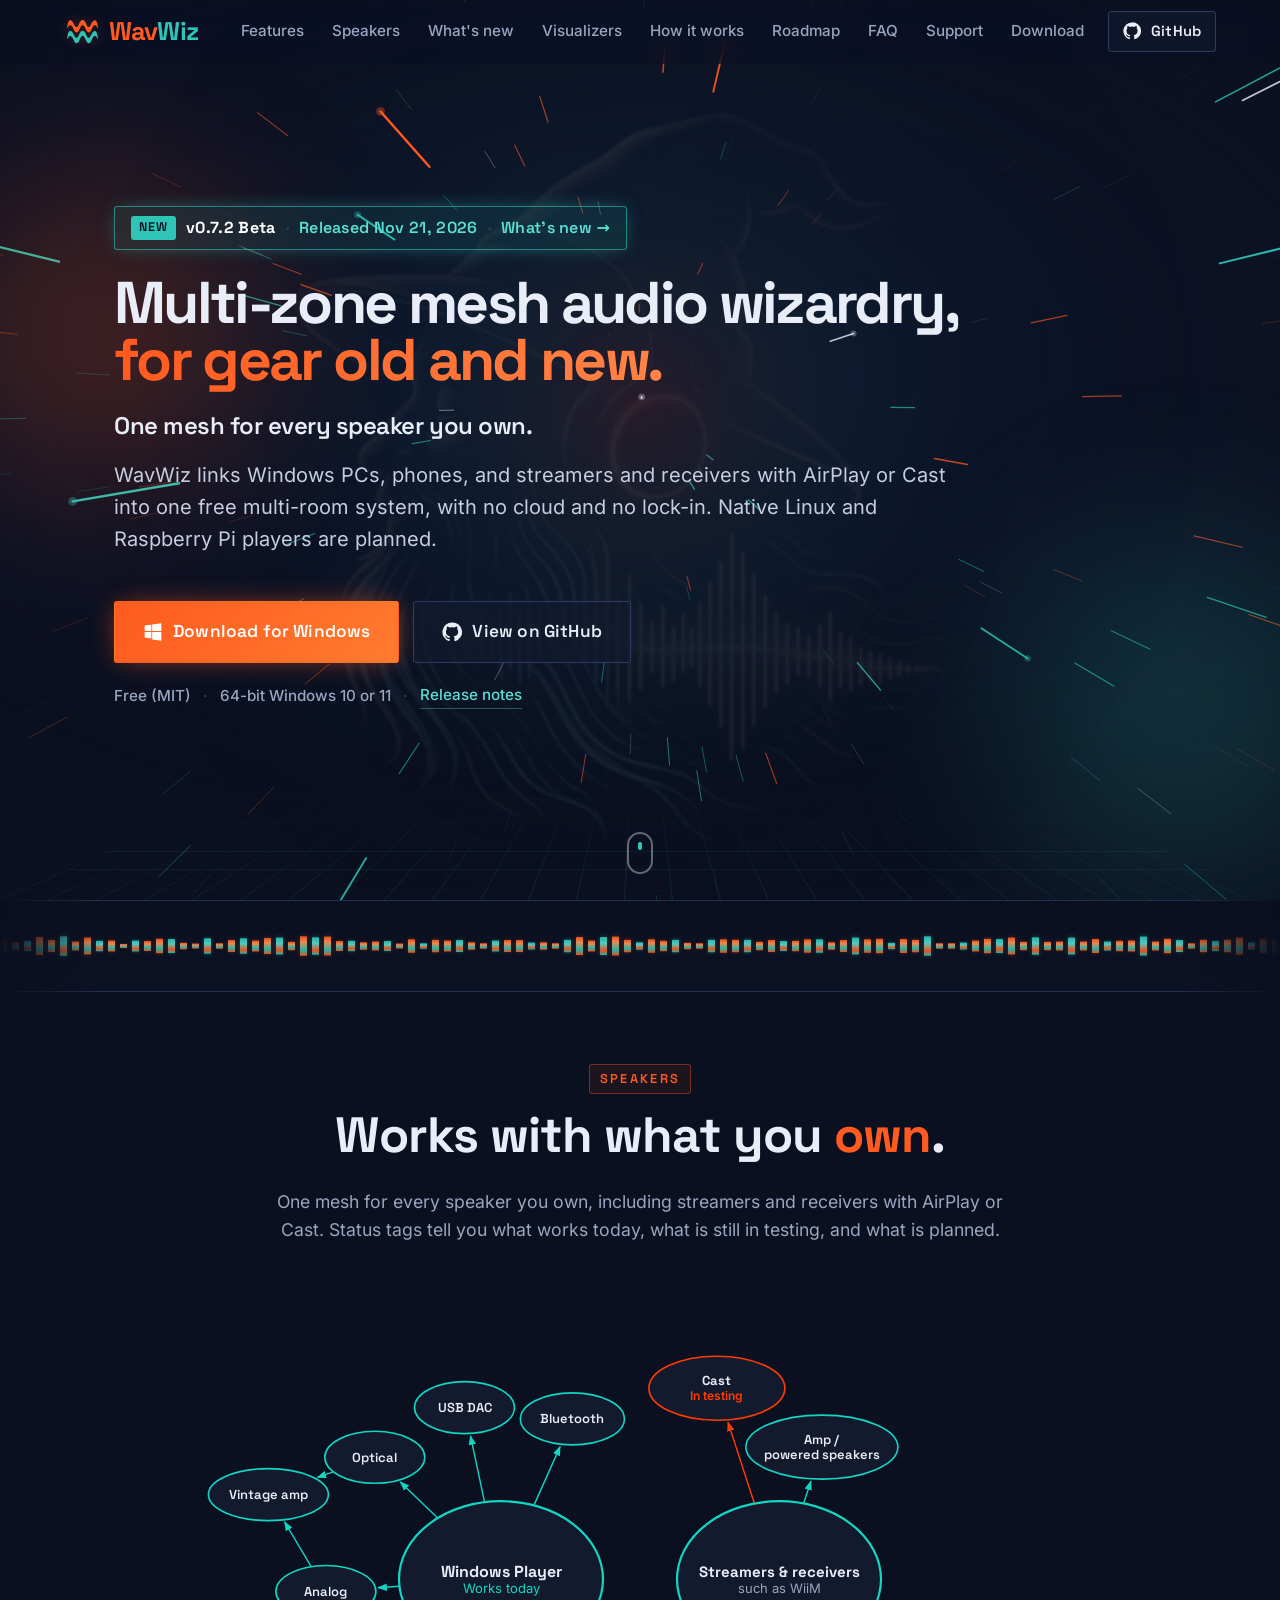
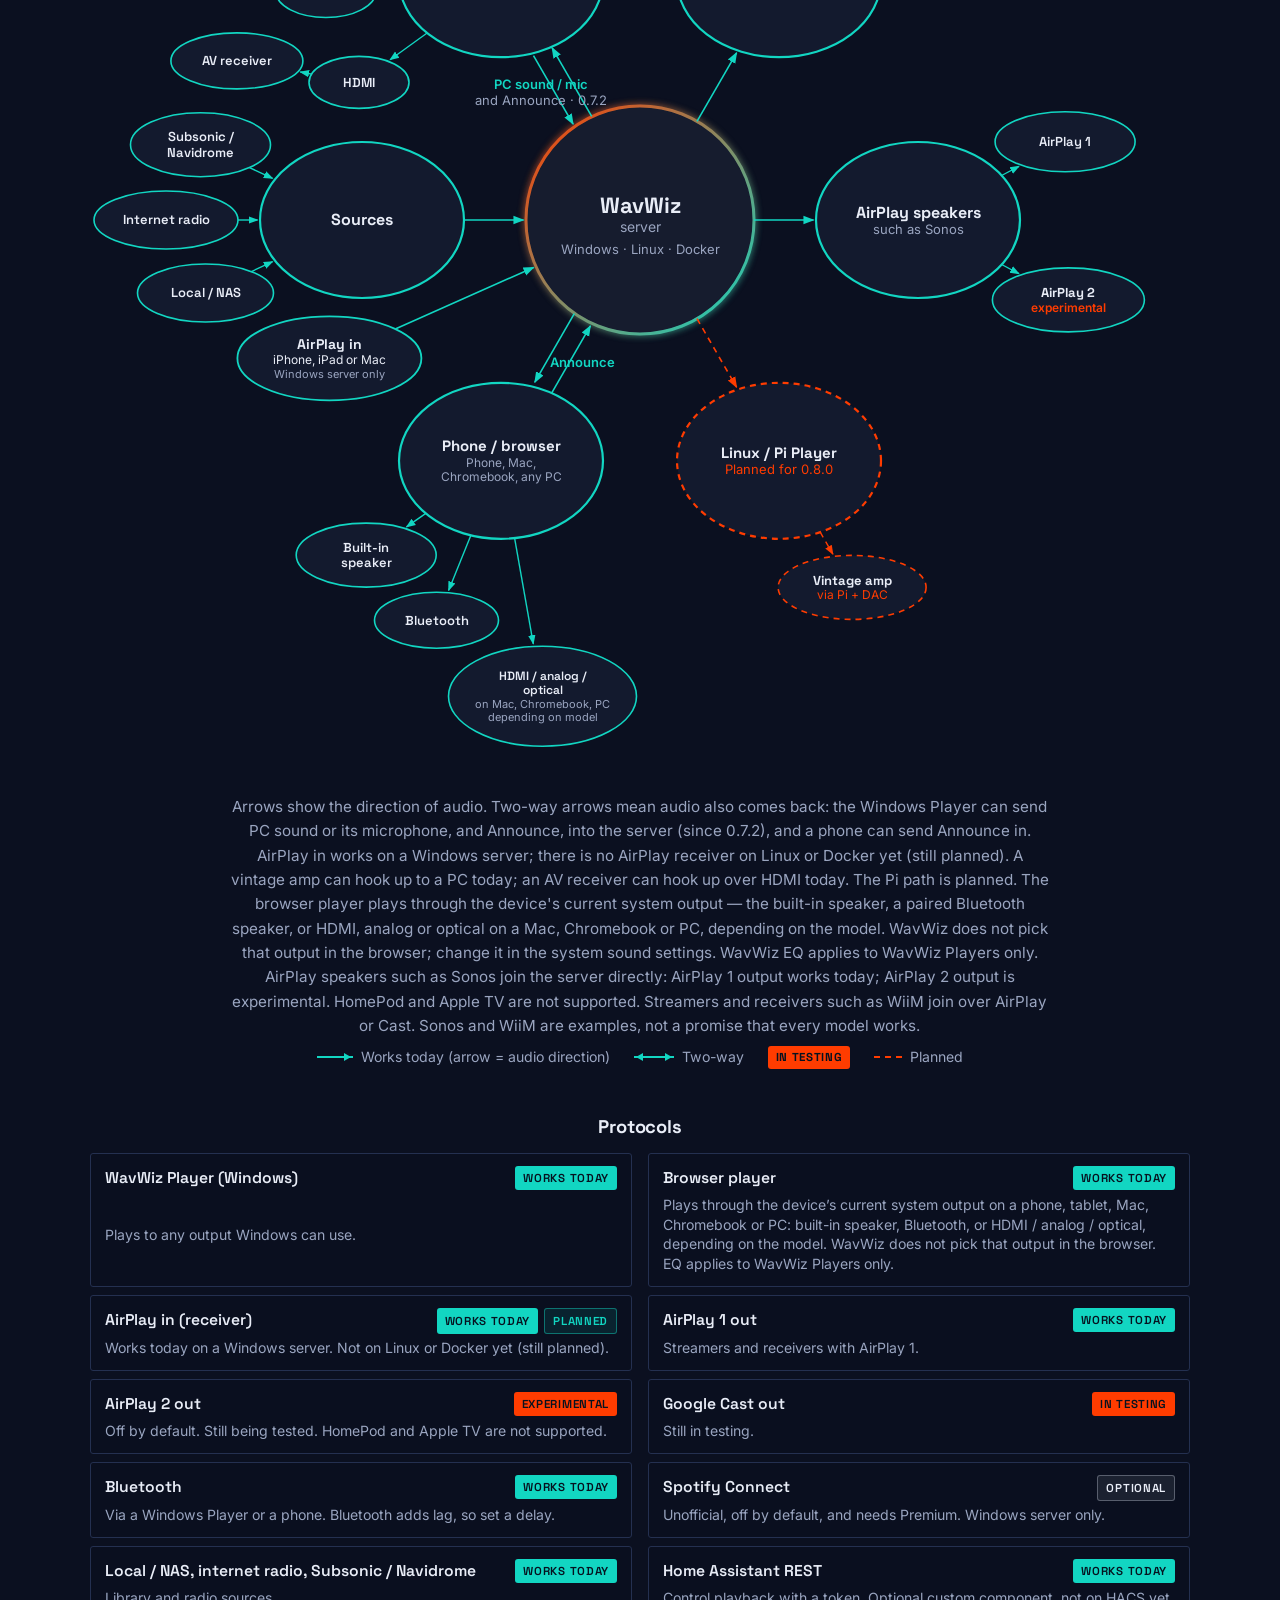
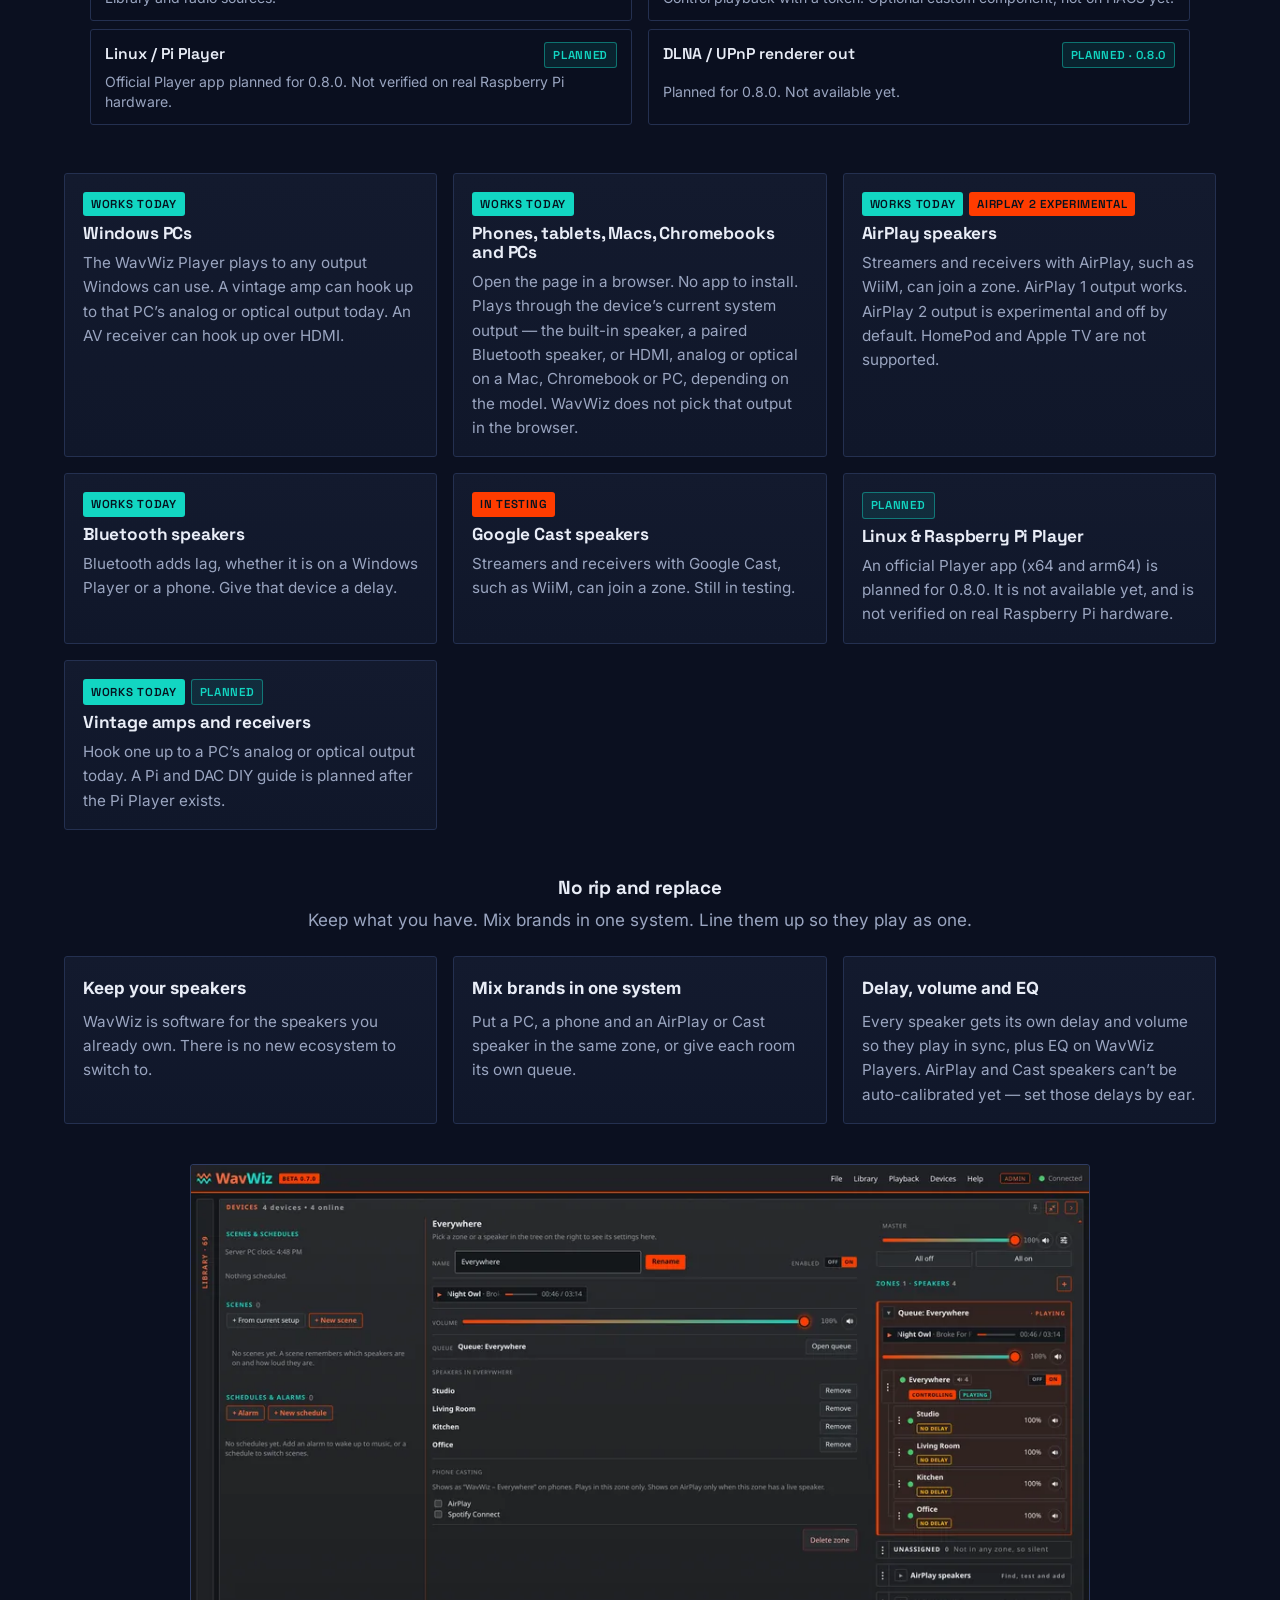
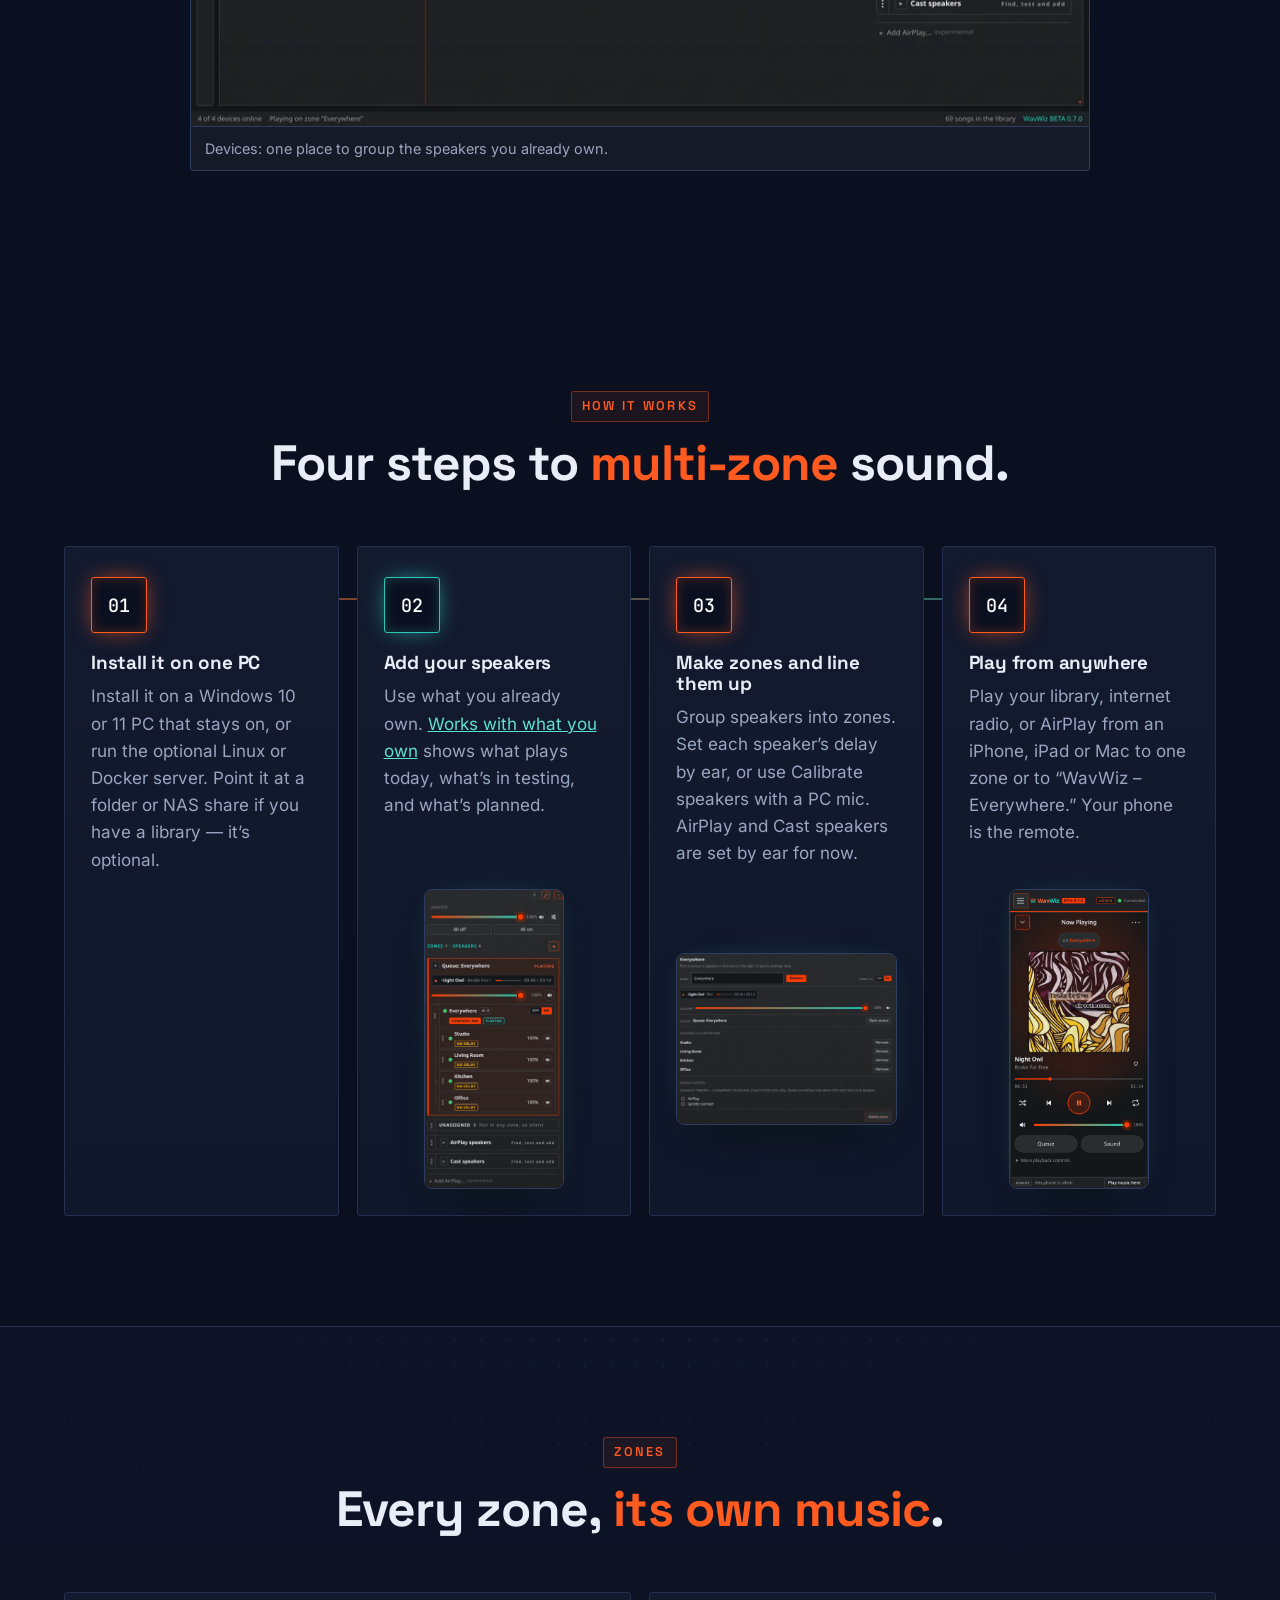
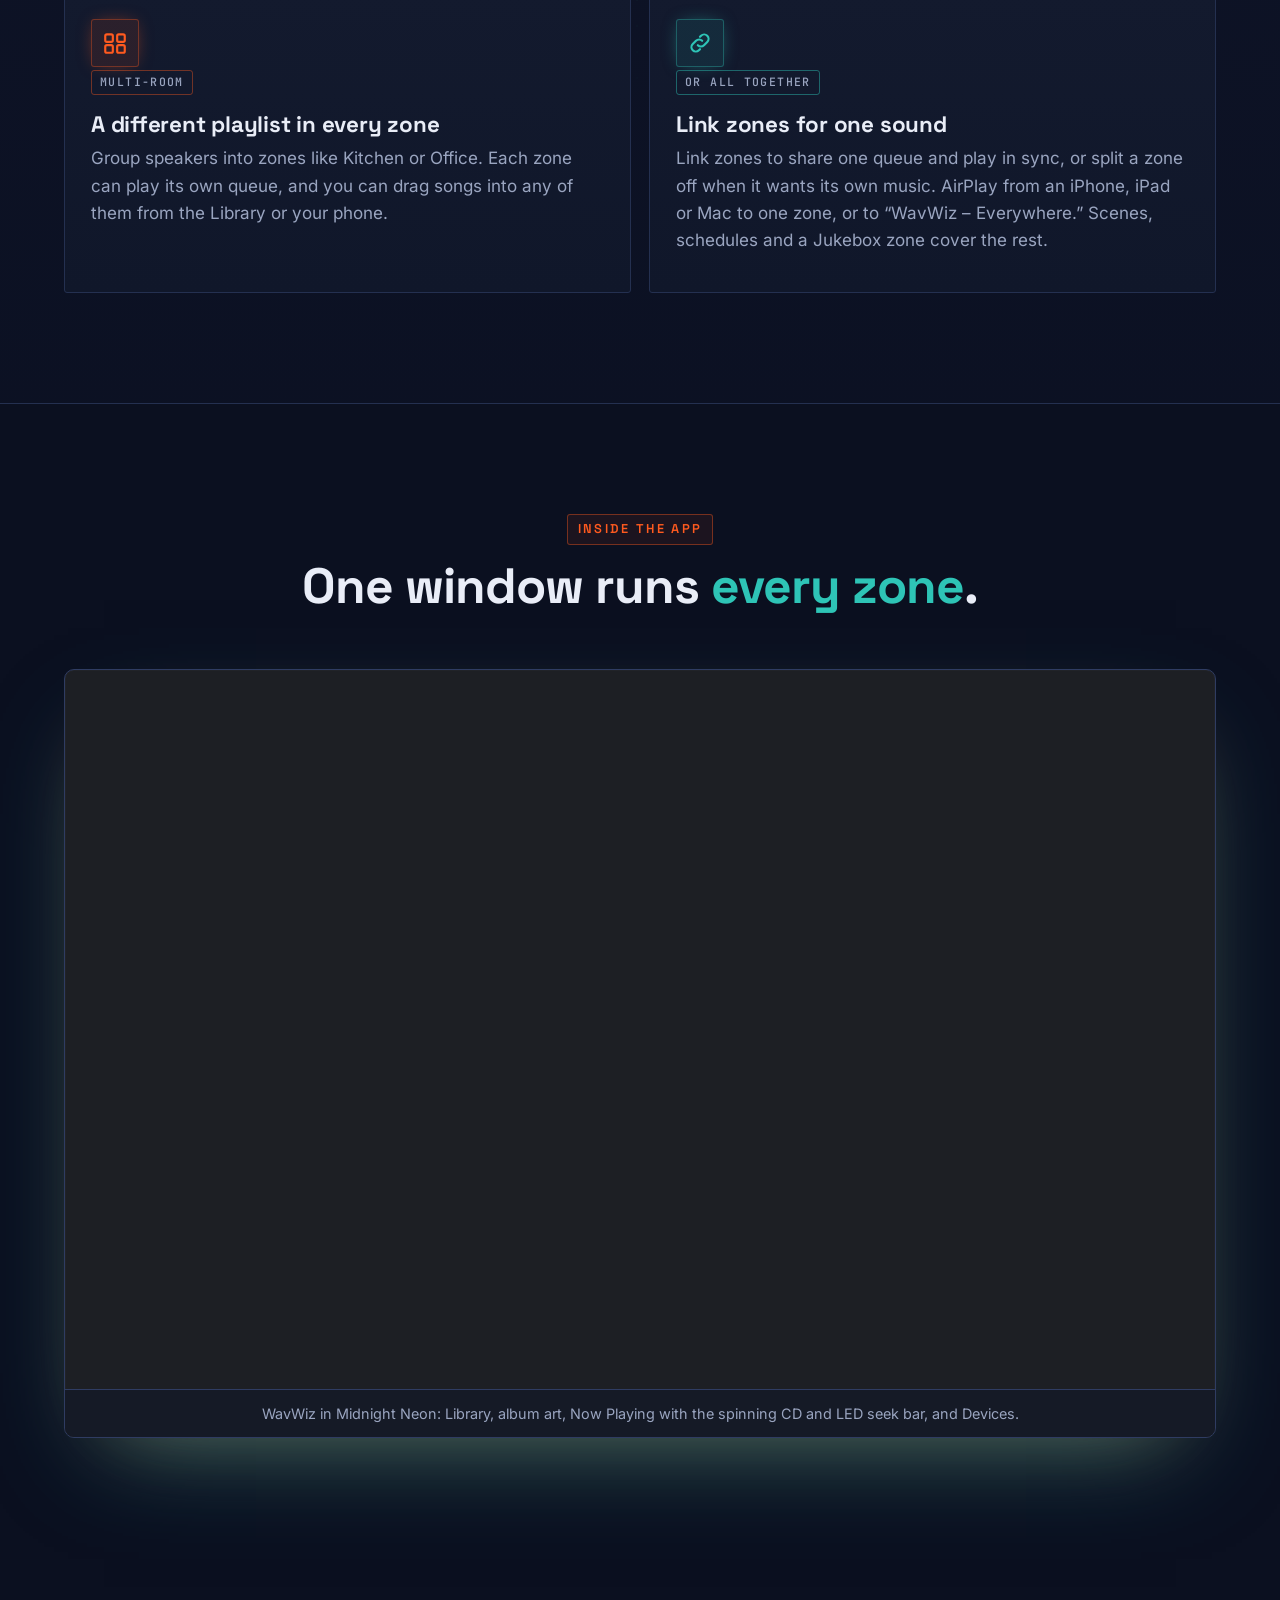
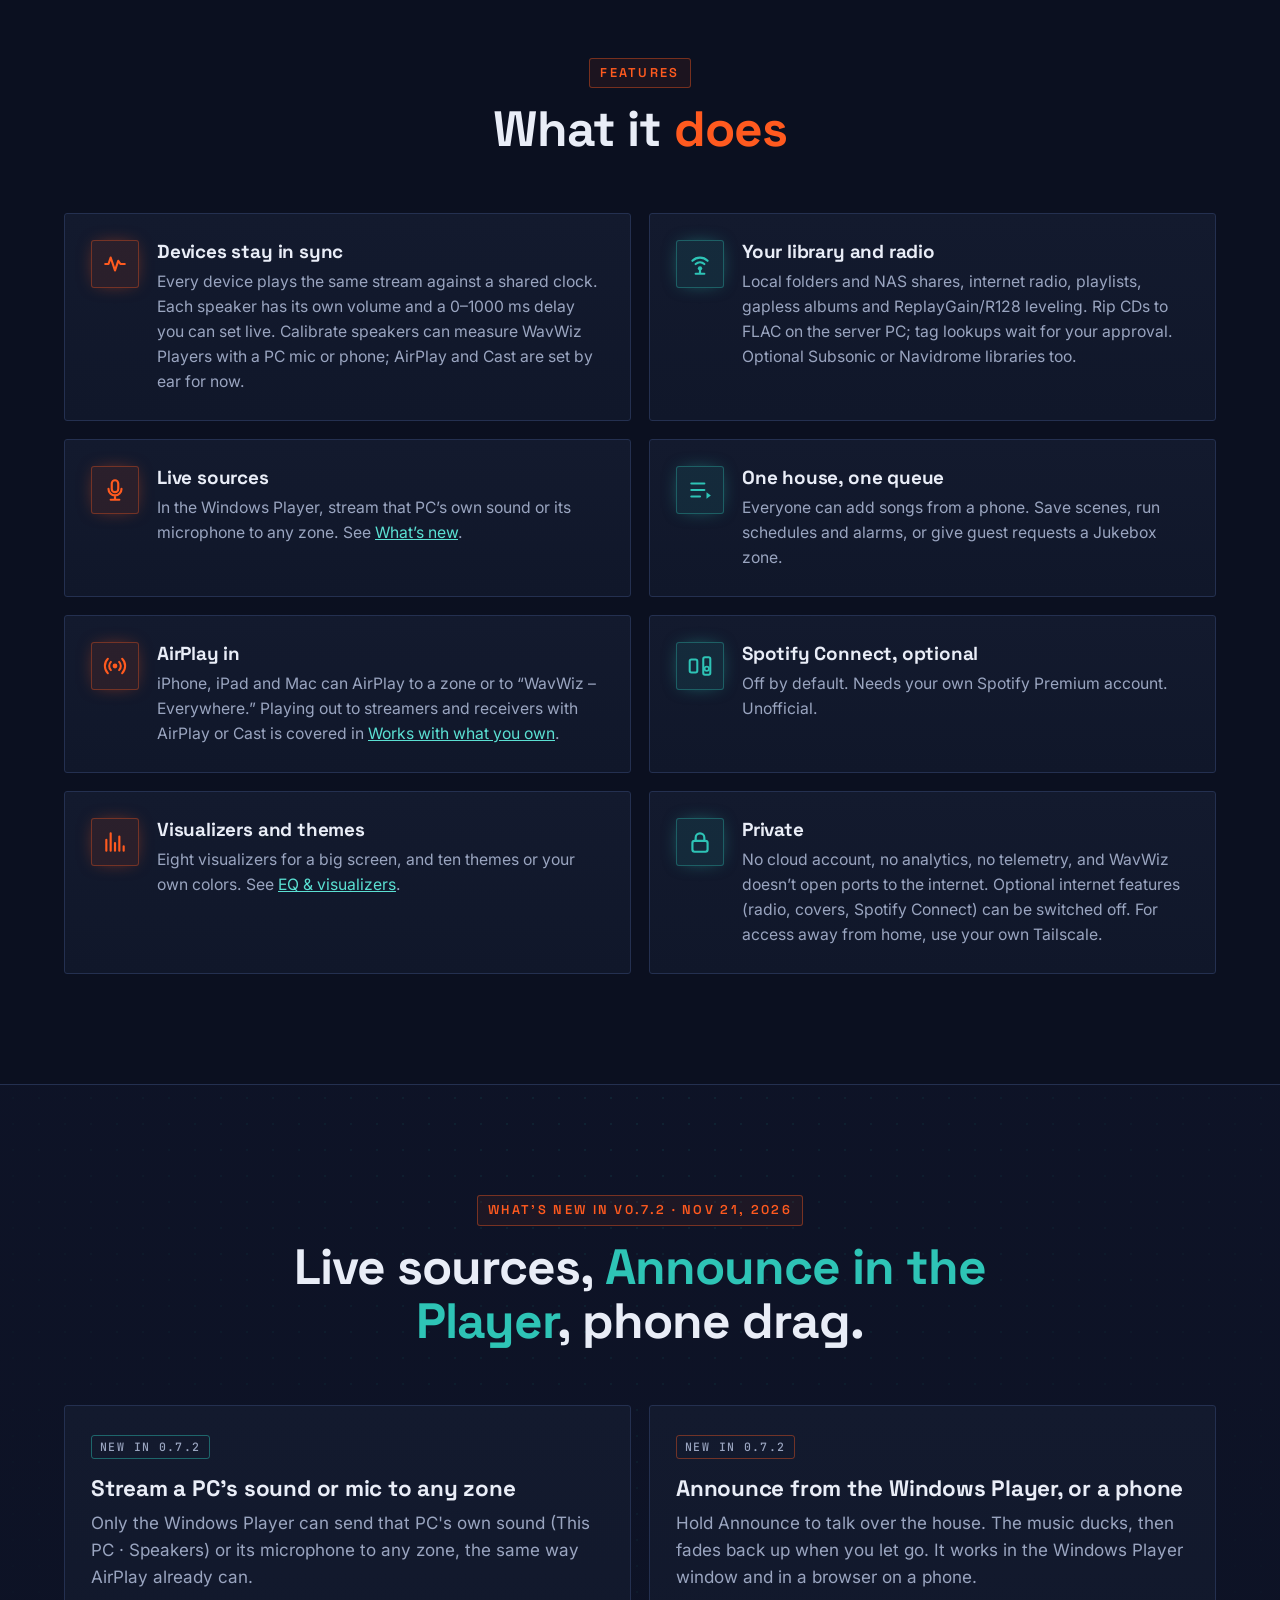
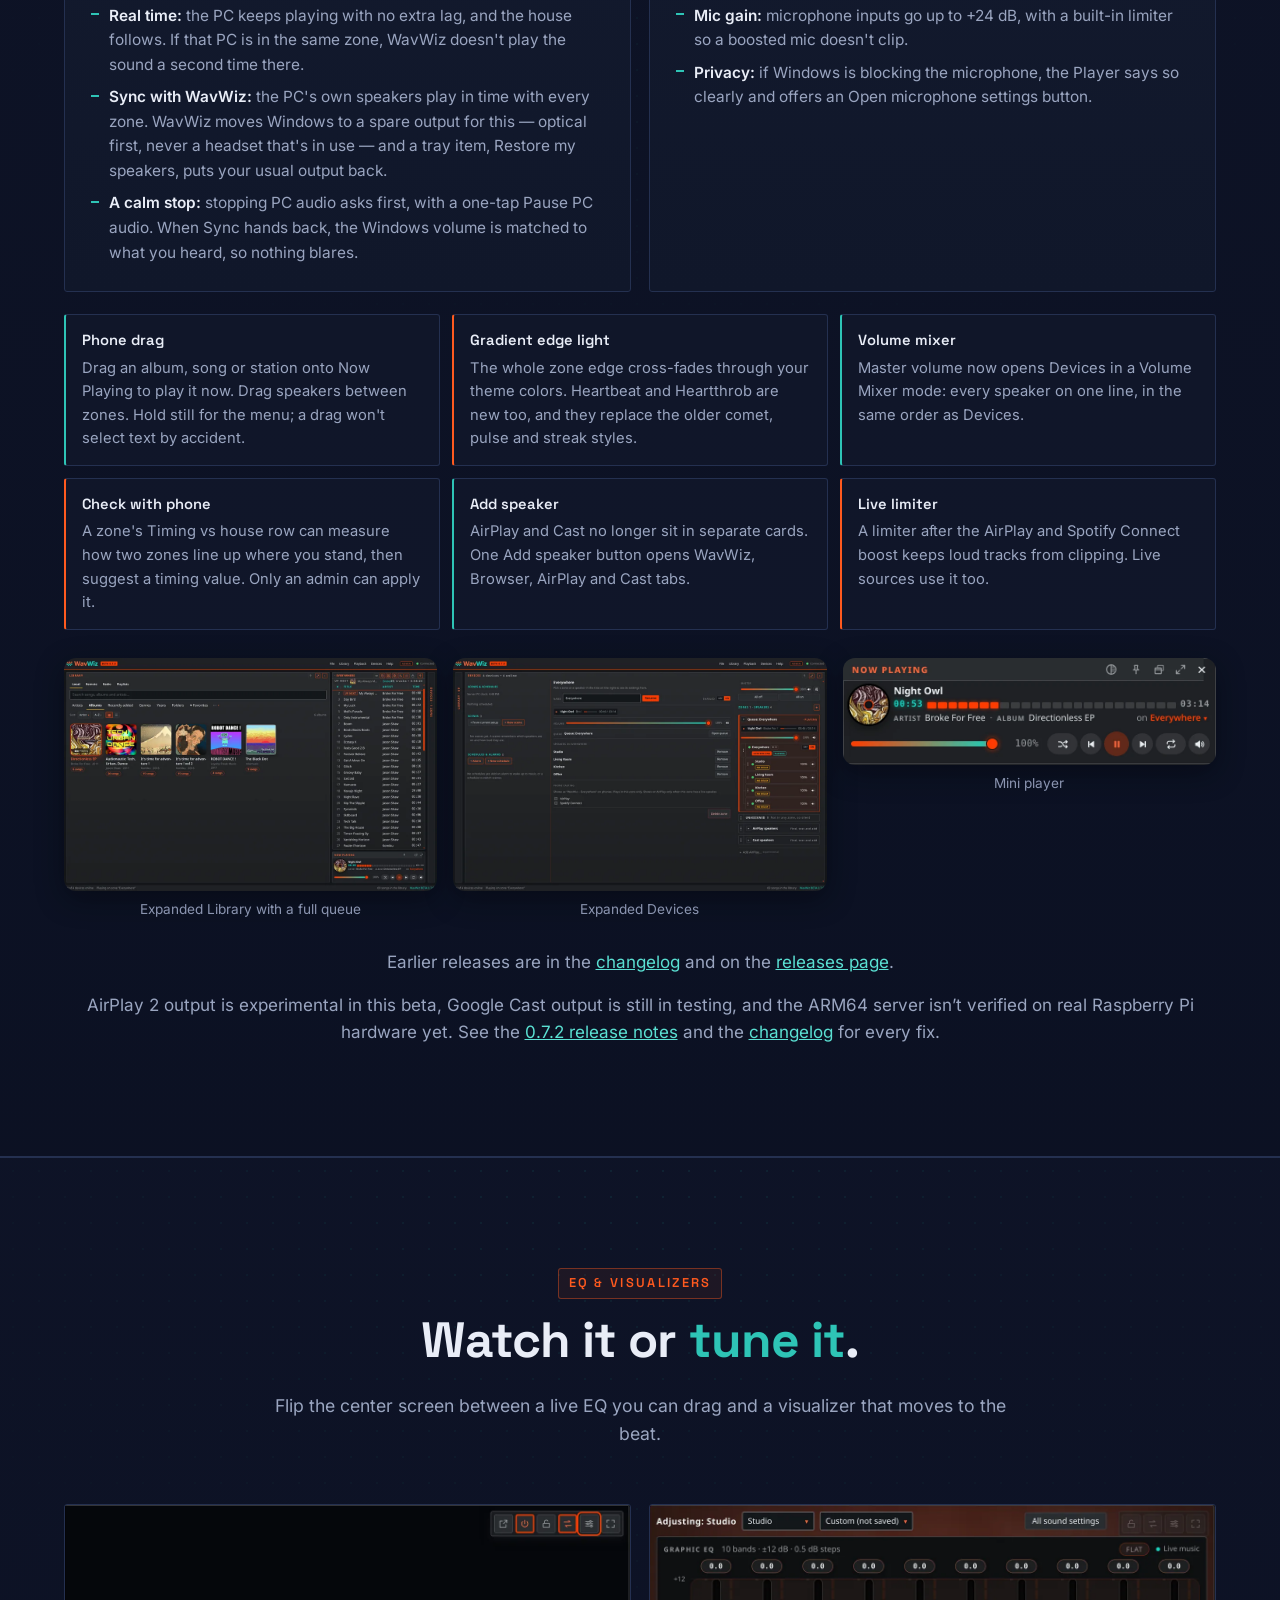
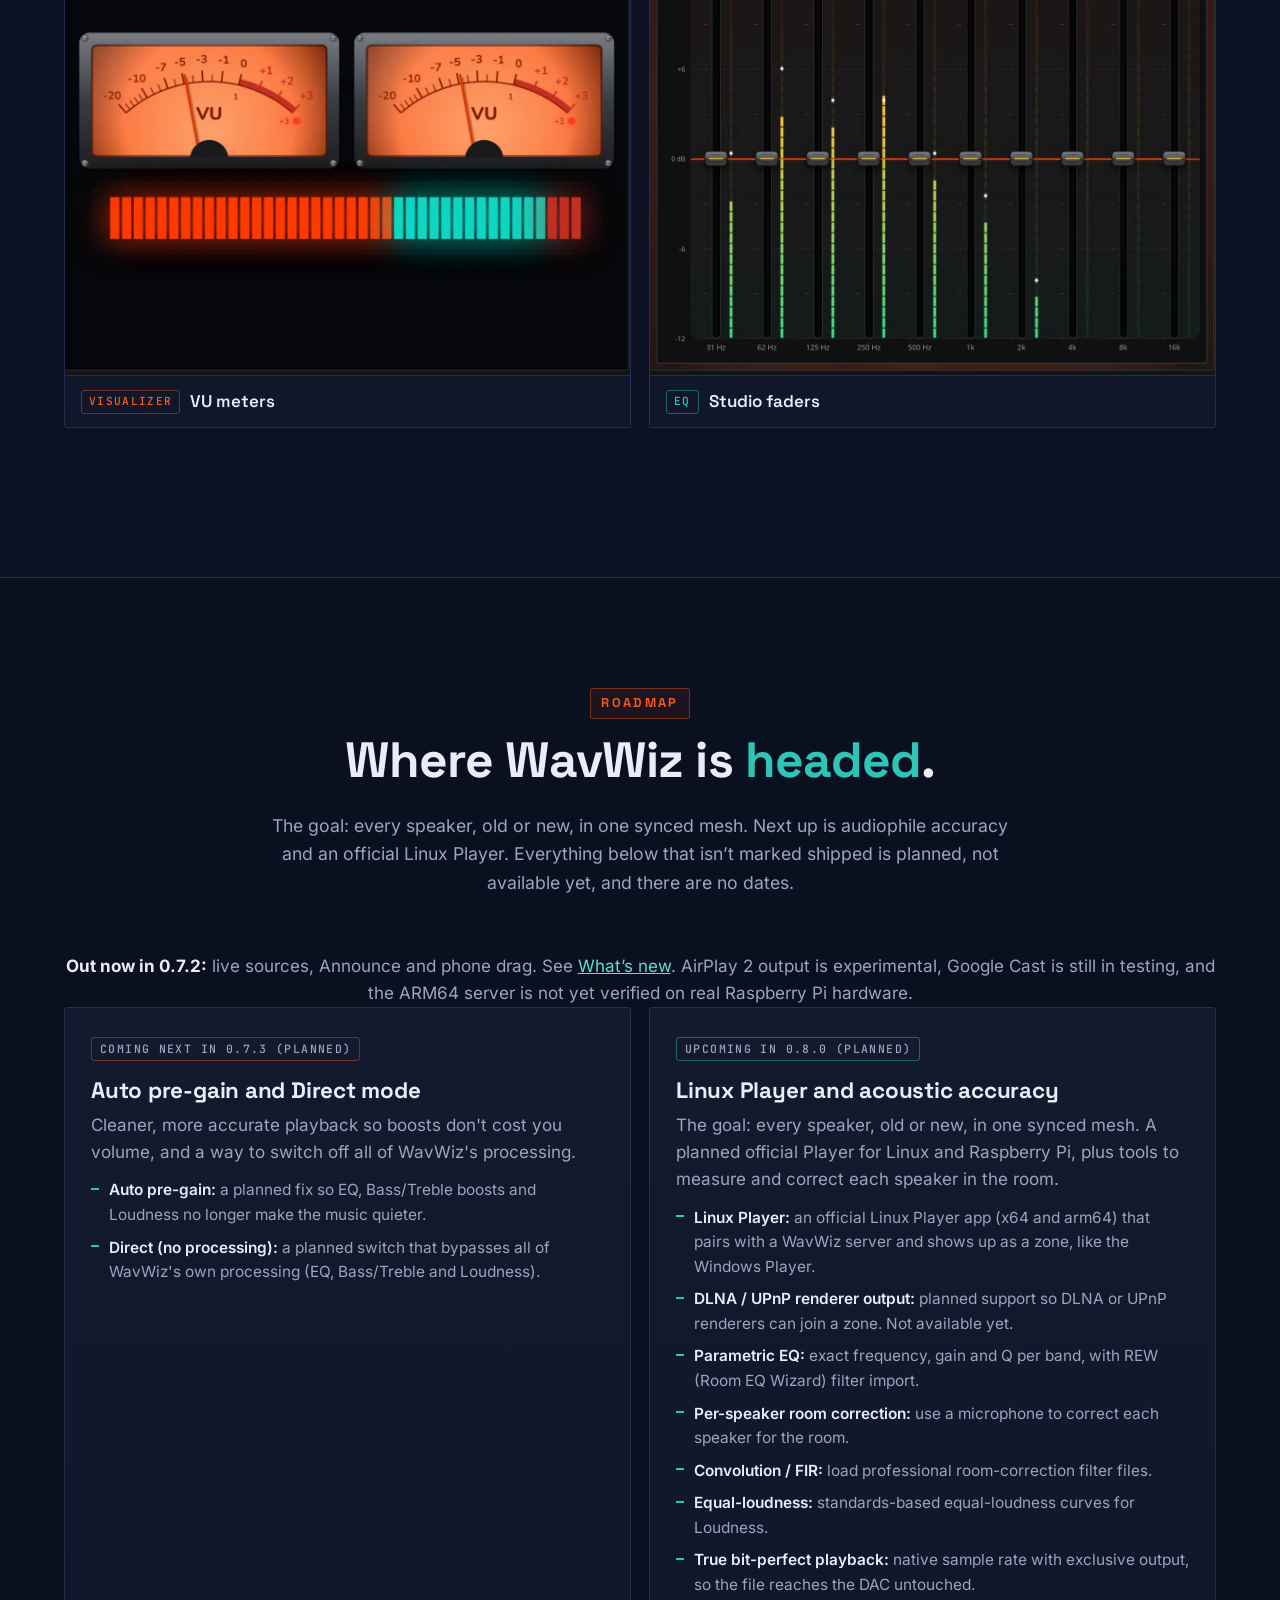
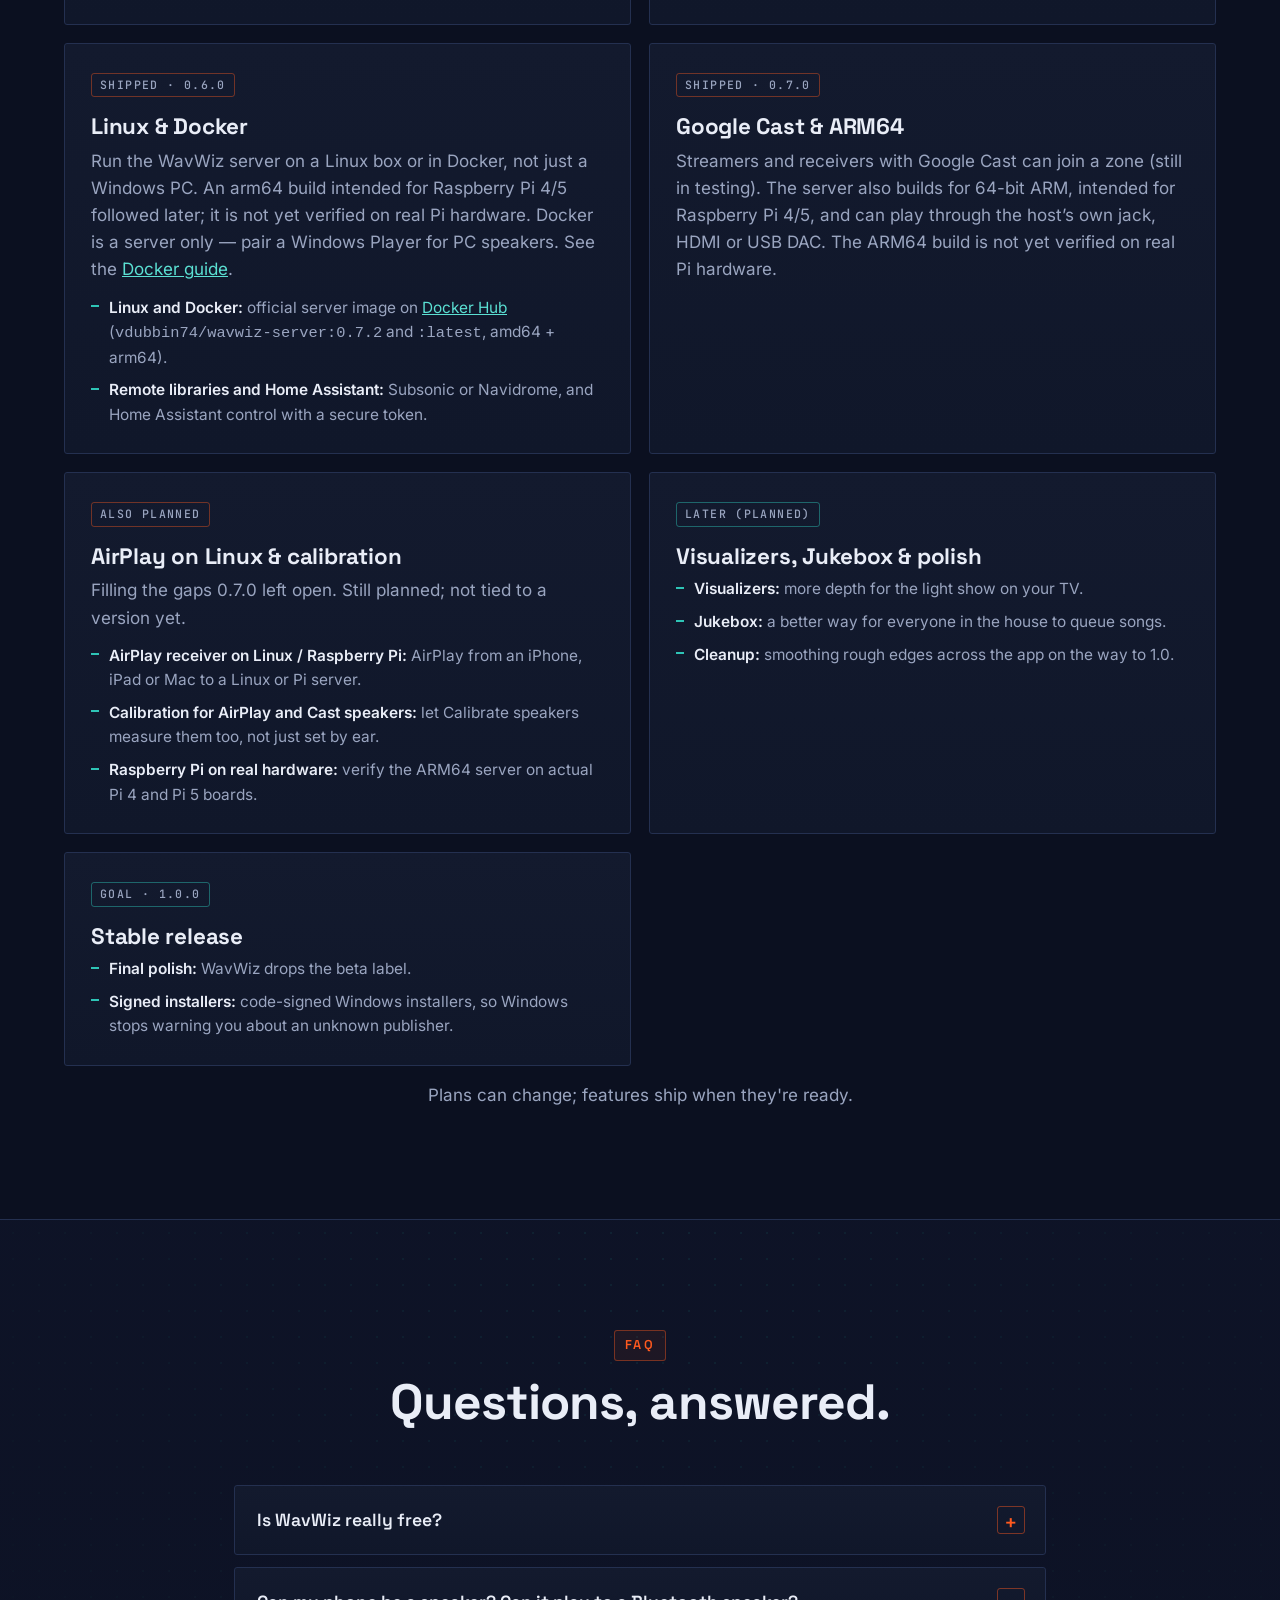
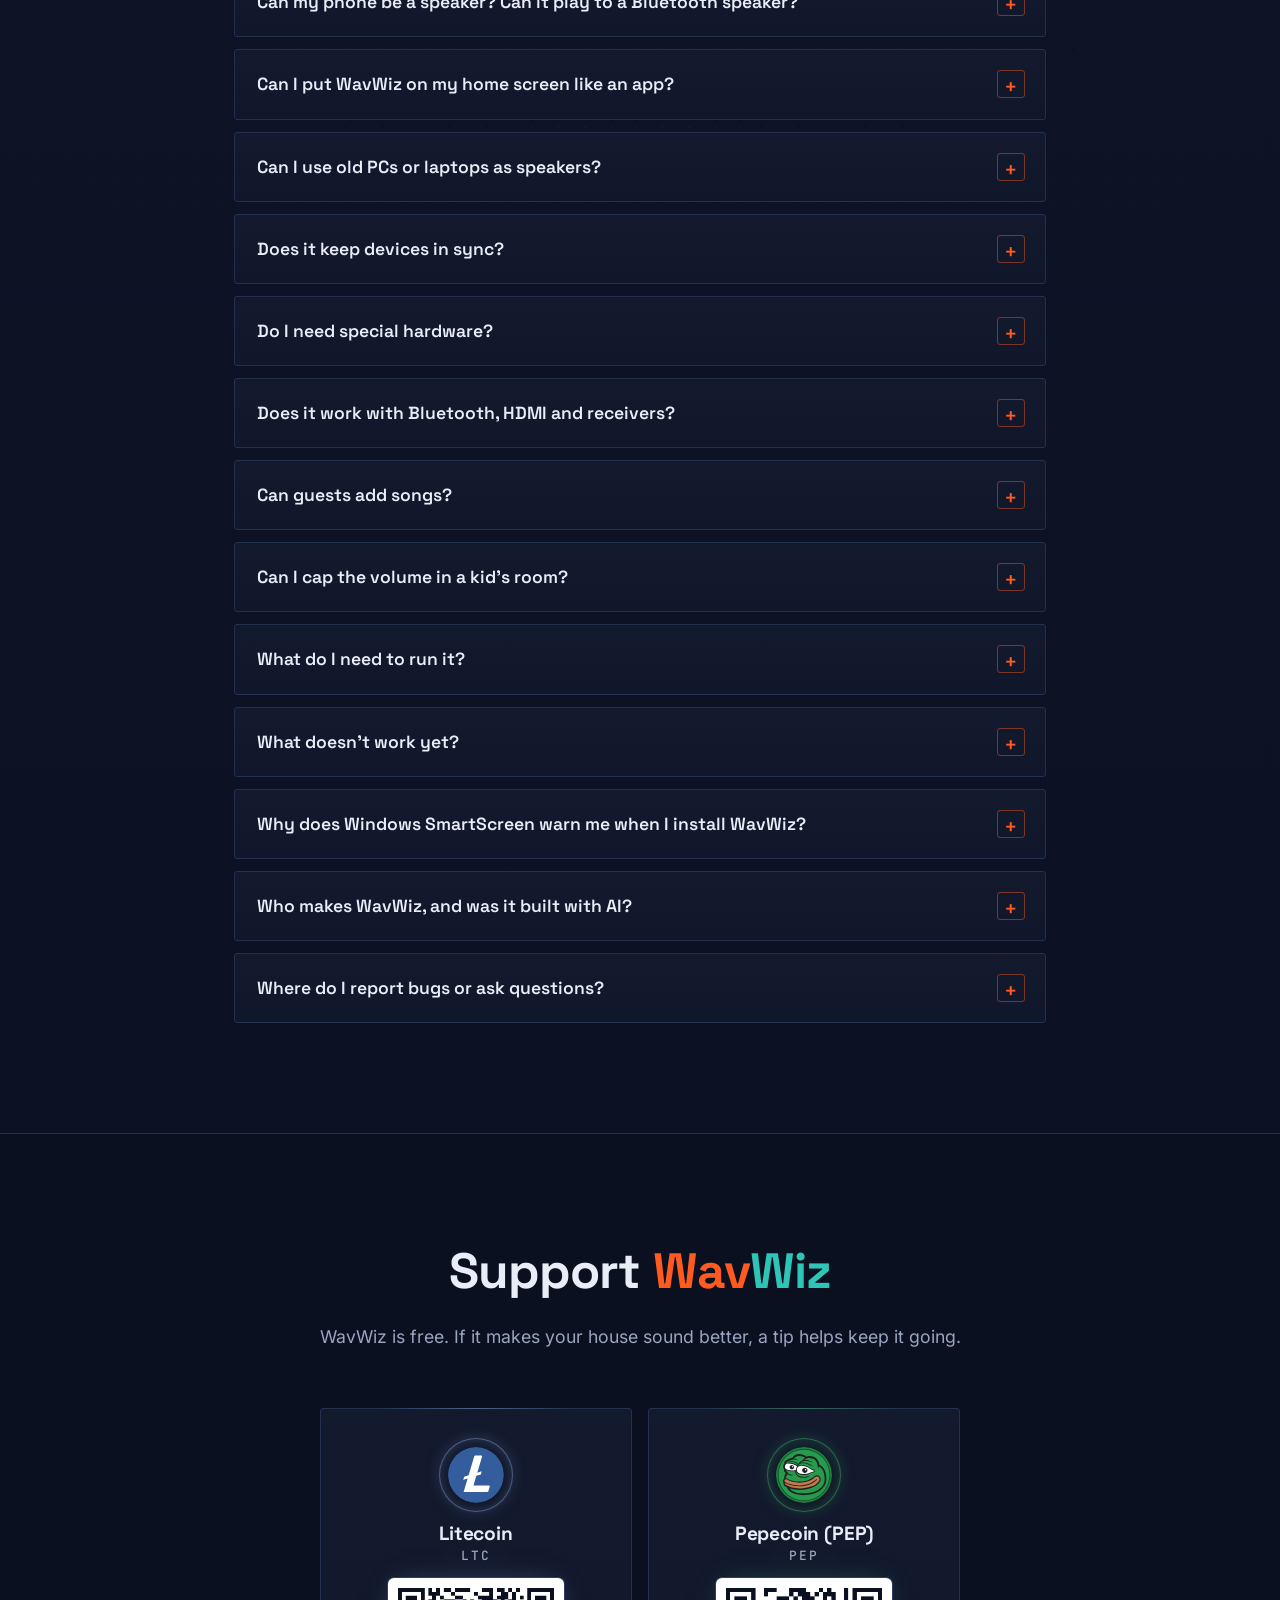
==== commit f7d84e32: "Site: add AV receiver and browser system-output paths to the mesh Show an AV receiver hanging off th" ====
--- a/index.html
+++ b/index.html
@@ -70,7 +70,7 @@
         "@id": "https://wavwiz.com/#software",
         "name": "WavWiz",
         "url": "https://wavwiz.com/",
-        "description": "Multi-zone mesh audio wizardry, for gear old and new. WavWiz is a free, MIT-licensed multi-room music system. One mesh for every speaker you own. Run a Windows server (or an optional Linux/Docker server for amd64 or arm64; the arm64 build is intended for Raspberry Pi and not yet verified on real Pi hardware) and play through Windows Players or any modern browser on phones, tablets, Macs and Linux PCs. Streamers and receivers with AirPlay or Cast can join a zone: AirPlay 1 output works; AirPlay 2 output is experimental and off by default; Google Cast output, added in 0.7.0, is still in testing. HomePod and Apple TV are not supported. DLNA / UPnP renderer output is planned for 0.8.0 and is not available yet. An official Linux and Raspberry Pi Player is planned for 0.8.0. Local/NAS library, internet radio, Subsonic/Navidrome, AirPlay in, and live sources in the Windows Player. No cloud account, no telemetry.",
+        "description": "Multi-zone mesh audio wizardry, for gear old and new. WavWiz is a free, MIT-licensed multi-room music system. One mesh for every speaker you own. Run a Windows server (or an optional Linux/Docker server for amd64 or arm64; the arm64 build is intended for Raspberry Pi and not yet verified on real Pi hardware) and play through Windows Players or any modern browser on phones, tablets, Macs, Chromebooks and PCs. Streamers and receivers with AirPlay or Cast can join a zone: AirPlay 1 output works; AirPlay 2 output is experimental and off by default; Google Cast output, added in 0.7.0, is still in testing. HomePod and Apple TV are not supported. DLNA / UPnP renderer output is planned for 0.8.0 and is not available yet. An official Linux and Raspberry Pi Player is planned for 0.8.0. Local/NAS library, internet radio, Subsonic/Navidrome, AirPlay in, and live sources in the Windows Player. No cloud account, no telemetry.",
         "applicationCategory": "MultimediaApplication",
         "applicationSubCategory": "Multi-zone audio",
         "operatingSystem": "Windows 10, Windows 11",
@@ -323,9 +323,9 @@
         </header>
 
         <figure class="mesh-diagram reveal">
-          <svg class="mesh-wide" viewBox="0 0 1200 956" role="img" aria-labelledby="mesh-title mesh-desc">
+          <svg class="mesh-wide" viewBox="0 0 1200 1083" role="img" aria-labelledby="mesh-title mesh-desc">
                         <title id="mesh-title">How audio flows through a WavWiz mesh</title>
-                        <desc id="mesh-desc">A hub-and-spoke map. The WavWiz server is in the center. Sources (a local or NAS library, internet radio, and Subsonic or Navidrome) and AirPlay in from an iPhone, iPad or Mac (Windows server only; no AirPlay receiver on Linux or Docker yet) send audio into the server. The server sends audio out to a Windows Player, a browser player on a phone, AirPlay speakers such as Sonos (AirPlay 1 works today; AirPlay 2 is experimental), and streamers and receivers such as WiiM over AirPlay or Google Cast. HomePod and Apple TV are not supported. The Windows Player also sends that PC's sound or microphone, and Announce, back into the server (since 0.7.2). A phone can send Announce in. The Windows Player can use HDMI, analog, optical, a USB DAC, or Bluetooth; a vintage amp can hook up to analog or optical today. A streamer can connect to an amp or powered speakers. Cast output is in testing. A Linux and Raspberry Pi Player is planned for 0.8.0, with a planned path from that Pi to a vintage amp. Two-way arrows show audio in both directions. Sonos and WiiM are examples, not a promise that every model works.</desc>
+                        <desc id="mesh-desc">A hub-and-spoke map. The WavWiz server is in the center. Sources (a local or NAS library, internet radio, and Subsonic or Navidrome) and AirPlay in from an iPhone, iPad or Mac (Windows server only; no AirPlay receiver on Linux or Docker yet) send audio into the server. The server sends audio out to a Windows Player, a browser player on a phone, AirPlay speakers such as Sonos (AirPlay 1 works today; AirPlay 2 is experimental), and streamers and receivers such as WiiM over AirPlay or Google Cast. HomePod and Apple TV are not supported. The Windows Player also sends that PC's sound or microphone, and Announce, back into the server (since 0.7.2). A phone can send Announce in. The Windows Player can use HDMI, analog, optical, a USB DAC, or Bluetooth; a vintage amp can hook up to analog or optical today, and an AV receiver can hook up over HDMI today. The browser player plays through the device's current system output: the built-in speaker, a paired Bluetooth speaker, or HDMI, analog or optical on a Mac, Chromebook or PC, depending on the model. WavWiz does not pick that output in the browser. WavWiz EQ applies to WavWiz Players only. A streamer can connect to an amp or powered speakers. Cast output is in testing. A Linux and Raspberry Pi Player is planned for 0.8.0, with a planned path from that Pi to a vintage amp. Two-way arrows show audio in both directions. Sonos and WiiM are examples, not a promise that every model works.</desc>
                         <defs>
               <linearGradient id="mw-hub" x1="0" y1="0" x2="1" y2="1">
                 <stop offset="0" stop-color="#FF3C00"/>
@@ -362,6 +362,7 @@
             <path d="M387.1 333.0 L350.1 359.8" fill="none" stroke="#12D6C2" stroke-width="1.4" stroke-linecap="butt" stroke-linejoin="miter" marker-end="url(#mw-teal)"/>
             <path d="M271.2 266.6 L244.6 221.9" fill="none" stroke="#12D6C2" stroke-width="1.4" stroke-linecap="butt" stroke-linejoin="miter" marker-end="url(#mw-teal)"/>
             <path d="M293.3 171.9 L277.4 177.4" fill="none" stroke="#12D6C2" stroke-width="1.4" stroke-linecap="butt" stroke-linejoin="miter" marker-end="url(#mw-teal)"/>
+            <path d="M271.7 374.1 L260.3 372.0" fill="none" stroke="#12D6C2" stroke-width="1.4" stroke-linecap="butt" stroke-linejoin="miter" marker-end="url(#mw-teal)"/>
             <path d="M763.6 203.5 L770.9 181.2" fill="none" stroke="#12D6C2" stroke-width="1.4" stroke-linecap="butt" stroke-linejoin="miter" marker-end="url(#mw-teal)"/>
             <path d="M714.4 203.5 L688.0 122.2" fill="none" stroke="#FF3C00" stroke-width="1.4" stroke-linecap="butt" stroke-linejoin="miter" marker-end="url(#mw-orange)"/>
             <path d="M961.7 475.5 L979.0 466.3" fill="none" stroke="#12D6C2" stroke-width="1.4" stroke-linecap="butt" stroke-linejoin="miter" marker-end="url(#mw-teal)"/>
@@ -369,7 +370,9 @@
             <path d="M211.3 571.6 L232.6 561.7" fill="none" stroke="#12D6C2" stroke-width="1.4" stroke-linecap="butt" stroke-linejoin="miter" marker-end="url(#mw-teal)"/>
             <path d="M198.0 520.0 L217.5 520.0" fill="none" stroke="#12D6C2" stroke-width="1.4" stroke-linecap="butt" stroke-linejoin="miter" marker-end="url(#mw-teal)"/>
             <path d="M209.5 467.6 L232.6 478.3" fill="none" stroke="#12D6C2" stroke-width="1.4" stroke-linecap="butt" stroke-linejoin="miter" marker-end="url(#mw-teal)"/>
-            <path d="M419.8 832.1 L410.1 849.0" fill="none" stroke="#12D6C2" stroke-width="1.4" stroke-linecap="butt" stroke-linejoin="miter" marker-end="url(#mw-teal)"/>
+            <path d="M385.8 813.4 L366.5 826.9" fill="none" stroke="#12D6C2" stroke-width="1.4" stroke-linecap="butt" stroke-linejoin="miter" marker-end="url(#mw-teal)"/>
+            <path d="M430.9 835.3 L408.6 890.4" fill="none" stroke="#12D6C2" stroke-width="1.4" stroke-linecap="butt" stroke-linejoin="miter" marker-end="url(#mw-teal)"/>
+            <path d="M474.6 838.1 L493.3 943.9" fill="none" stroke="#12D6C2" stroke-width="1.4" stroke-linecap="butt" stroke-linejoin="miter" marker-end="url(#mw-teal)"/>
             <path d="M780.2 832.1 L792.9 854.2" fill="none" stroke="#FF3C00" stroke-width="1.4" stroke-linecap="butt" stroke-linejoin="miter" stroke-dasharray="6 5" marker-end="url(#mw-orange)"/>
             <text x="501.2" y="388.9" text-anchor="middle" fill="#12D6C2" font-family="Inter, system-ui, sans-serif" font-size="13" font-weight="600">PC sound / mic</text>
             <text x="501.2" y="404.9" text-anchor="middle" fill="#9aa5c0" font-family="Inter, system-ui, sans-serif" font-size="13">and Announce · 0.7.2</text>
@@ -386,8 +389,9 @@
             <ellipse cx="322.0" cy="520.0" rx="102.0" ry="78.0" fill="#131a2e" stroke="#12D6C2" stroke-width="2.2"/>
             <text x="322.0" y="525.4" text-anchor="middle" fill="#e9edf7" font-family="Space Grotesk, Inter, system-ui, sans-serif" font-size="16" font-weight="700">Sources</text>
             <ellipse cx="461.0" cy="760.8" rx="102.0" ry="78.0" fill="#131a2e" stroke="#12D6C2" stroke-width="2.2"/>
-            <text x="461.0" y="758.3" text-anchor="middle" fill="#e9edf7" font-family="Space Grotesk, Inter, system-ui, sans-serif" font-size="16" font-weight="700">Phone / browser</text>
-            <text x="461.0" y="774.7" text-anchor="middle" fill="#12D6C2" font-family="Inter, system-ui, sans-serif" font-size="13">Works today</text>
+            <text x="461.0" y="751.4" text-anchor="middle" fill="#e9edf7" font-family="Space Grotesk, Inter, system-ui, sans-serif" font-size="15" font-weight="700">Phone / browser</text>
+            <text x="461.0" y="766.6" text-anchor="middle" fill="#9aa5c0" font-family="Inter, system-ui, sans-serif" font-size="12">Phone, Mac,</text>
+            <text x="461.0" y="781.0" text-anchor="middle" fill="#9aa5c0" font-family="Inter, system-ui, sans-serif" font-size="12">Chromebook, any PC</text>
             <ellipse cx="739.0" cy="760.8" rx="102.0" ry="78.0" fill="#131a2e" stroke="#FF3C00" stroke-width="2.2" stroke-dasharray="6 5"/>
             <text x="739.0" y="758.0" text-anchor="middle" fill="#e9edf7" font-family="Space Grotesk, Inter, system-ui, sans-serif" font-size="15" font-weight="700">Linux / Pi Player</text>
             <text x="739.0" y="774.1" text-anchor="middle" fill="#FF3C00" font-family="Inter, system-ui, sans-serif" font-size="13">Planned for 0.8.0</text>
@@ -425,17 +429,26 @@
             <ellipse cx="160.5" cy="444.7" rx="70.0" ry="32.0" fill="#131a2e" stroke="#12D6C2" stroke-width="1.6"/>
             <text x="160.5" y="441.3" text-anchor="middle" fill="#e9edf7" font-family="Space Grotesk, Inter, system-ui, sans-serif" font-size="13" font-weight="600">Subsonic /</text>
             <text x="160.5" y="456.9" text-anchor="middle" fill="#e9edf7" font-family="Space Grotesk, Inter, system-ui, sans-serif" font-size="13" font-weight="600">Navidrome</text>
-            <ellipse cx="390.9" cy="882.1" rx="70.0" ry="32.0" fill="#131a2e" stroke="#12D6C2" stroke-width="1.6"/>
-            <text x="390.9" y="878.7" text-anchor="middle" fill="#e9edf7" font-family="Space Grotesk, Inter, system-ui, sans-serif" font-size="13" font-weight="600">Bluetooth /</text>
-            <text x="390.9" y="894.3" text-anchor="middle" fill="#e9edf7" font-family="Space Grotesk, Inter, system-ui, sans-serif" font-size="13" font-weight="600">speaker</text>
+            <ellipse cx="326.2" cy="855.1" rx="70.0" ry="32.0" fill="#131a2e" stroke="#12D6C2" stroke-width="1.6"/>
+            <text x="326.2" y="851.7" text-anchor="middle" fill="#e9edf7" font-family="Space Grotesk, Inter, system-ui, sans-serif" font-size="13" font-weight="600">Built-in</text>
+            <text x="326.2" y="867.3" text-anchor="middle" fill="#e9edf7" font-family="Space Grotesk, Inter, system-ui, sans-serif" font-size="13" font-weight="600">speaker</text>
+            <ellipse cx="396.5" cy="920.3" rx="62.0" ry="28.0" fill="#131a2e" stroke="#12D6C2" stroke-width="1.6"/>
+            <text x="396.5" y="924.7" text-anchor="middle" fill="#e9edf7" font-family="Space Grotesk, Inter, system-ui, sans-serif" font-size="13" font-weight="600">Bluetooth</text>
+            <ellipse cx="502.5" cy="996.2" rx="94.0" ry="50.0" fill="#131a2e" stroke="#12D6C2" stroke-width="1.6"/>
+            <text x="502.5" y="979.8" text-anchor="middle" fill="#e9edf7" font-family="Space Grotesk, Inter, system-ui, sans-serif" font-size="12" font-weight="600">HDMI / analog /</text>
+            <text x="502.5" y="994.2" text-anchor="middle" fill="#e9edf7" font-family="Space Grotesk, Inter, system-ui, sans-serif" font-size="12" font-weight="600">optical</text>
+            <text x="502.5" y="1007.7" text-anchor="middle" fill="#9aa5c0" font-family="Inter, system-ui, sans-serif" font-size="11">on Mac, Chromebook, PC</text>
+            <text x="502.5" y="1020.9" text-anchor="middle" fill="#9aa5c0" font-family="Inter, system-ui, sans-serif" font-size="11">depending on model</text>
+            <ellipse cx="196.9" cy="360.9" rx="66.0" ry="28.0" fill="#131a2e" stroke="#12D6C2" stroke-width="1.6"/>
+            <text x="196.9" y="365.2" text-anchor="middle" fill="#e9edf7" font-family="Space Grotesk, Inter, system-ui, sans-serif" font-size="13" font-weight="600">AV receiver</text>
             <ellipse cx="812.1" cy="887.4" rx="74.0" ry="32.0" fill="#131a2e" stroke="#FF3C00" stroke-width="1.6" stroke-dasharray="6 5"/>
             <text x="812.1" y="884.6" text-anchor="middle" fill="#e9edf7" font-family="Space Grotesk, Inter, system-ui, sans-serif" font-size="13" font-weight="700">Vintage amp</text>
             <text x="812.1" y="899.2" text-anchor="middle" fill="#FF3C00" font-family="Inter, system-ui, sans-serif" font-size="12">via Pi + DAC</text>
                       </svg>
 
-          <svg class="mesh-narrow" viewBox="0 0 390 1102" role="img" aria-labelledby="mesh-title-sm mesh-desc-sm">
+          <svg class="mesh-narrow" viewBox="0 0 390 1134" role="img" aria-labelledby="mesh-title-sm mesh-desc-sm">
                         <title id="mesh-title-sm">How audio flows through a WavWiz mesh</title>
-                        <desc id="mesh-desc-sm">A vertical view of the same mesh. Sources and AirPlay in feed a central WavWiz server. The server sends audio out to a Windows Player, AirPlay speakers such as Sonos (AirPlay 1 works today; AirPlay 2 is experimental), streamers and receivers such as WiiM, and a phone or browser player. HomePod and Apple TV are not supported. Two-way arrows mark the Windows Player (PC sound, microphone and Announce) and the phone (Announce). A Linux and Pi Player is planned. Sonos and WiiM are examples, not a promise that every model works.</desc>
+                        <desc id="mesh-desc-sm">A vertical view of the same mesh. Sources and AirPlay in feed a central WavWiz server. The server sends audio out to a Windows Player, AirPlay speakers such as Sonos (AirPlay 1 works today; AirPlay 2 is experimental), streamers and receivers such as WiiM, and a phone or browser player. HomePod and Apple TV are not supported. Two-way arrows mark the Windows Player (PC sound, microphone and Announce) and the phone (Announce). The Windows Player can play to HDMI, analog, optical, a USB DAC or Bluetooth; a vintage amp can hook up to analog or optical, and an AV receiver can hook up over HDMI. The browser player uses the device's current system output (built-in speaker, Bluetooth, or HDMI, analog or optical on a Mac, Chromebook or PC, depending on the model). WavWiz does not pick that output in the browser. WavWiz EQ applies to WavWiz Players only. A Linux and Pi Player is planned. Sonos and WiiM are examples, not a promise that every model works.</desc>
                         <defs>
               <linearGradient id="mn-hub" x1="0" y1="0" x2="1" y2="1">
                 <stop offset="0" stop-color="#FF3C00"/>
@@ -455,6 +468,8 @@
             <path d="M107.5 96.5 L137.1 82.8" fill="none" stroke="#12D6C2" stroke-width="1.3" stroke-linecap="butt" stroke-linejoin="miter" marker-end="url(#mn-teal)"/>
             <path d="M195.0 94.0 L195.0 86.0" fill="none" stroke="#12D6C2" stroke-width="1.3" stroke-linecap="butt" stroke-linejoin="miter" marker-end="url(#mn-teal)"/>
             <path d="M282.5 96.5 L252.9 82.8" fill="none" stroke="#12D6C2" stroke-width="1.3" stroke-linecap="butt" stroke-linejoin="miter" marker-end="url(#mn-teal)"/>
+            <text x="195.0" y="964.0" text-anchor="middle" fill="#9aa5c0" font-family="Inter, system-ui, sans-serif" font-size="11">On Mac, Chromebook or PC, depending on the model.</text>
+            <text x="195.0" y="978.0" text-anchor="middle" fill="#9aa5c0" font-family="Inter, system-ui, sans-serif" font-size="11">The browser uses the system output.</text>
             <path d="M195.0 202.0 L195.0 235.5" fill="none" stroke="#12D6C2" stroke-width="1.6" stroke-linecap="butt" stroke-linejoin="miter" marker-end="url(#mn-teal)"/>
             <path d="M45.0 56.0 H16.0 V259.8 H147.2" fill="none" stroke="#12D6C2" stroke-width="1.6" stroke-linecap="butt" stroke-linejoin="miter" marker-end="url(#mn-teal)"/>
             <text x="179.0" y="220.0" text-anchor="end" fill="#9aa5c0" font-family="Inter, system-ui, sans-serif" font-size="12">into the server</text>
@@ -467,20 +482,23 @@
             <path d="M195.0 446.0 L195.0 453.5" fill="none" stroke="#12D6C2" stroke-width="1.3" stroke-linecap="butt" stroke-linejoin="miter" marker-end="url(#mn-teal)"/>
             <path d="M232.4 445.0 L246.7 456.8" fill="none" stroke="#12D6C2" stroke-width="1.3" stroke-linecap="butt" stroke-linejoin="miter" marker-end="url(#mn-teal)"/>
             <path d="M263.7 442.4 L308.5 461.0" fill="none" stroke="#12D6C2" stroke-width="1.3" stroke-linecap="butt" stroke-linejoin="miter" marker-end="url(#mn-teal)"/>
-            <path d="M143.6 484.8 L167.3 501.0" fill="none" stroke="#12D6C2" stroke-width="1.3" stroke-linecap="butt" stroke-linejoin="miter" marker-end="url(#mn-teal)"/>
-            <path d="M195.0 488.0 L195.0 499.5" fill="none" stroke="#12D6C2" stroke-width="1.3" stroke-linecap="butt" stroke-linejoin="miter" marker-end="url(#mn-teal)"/>
-            <path d="M253.0 296.0 H353.0 V559.5 H195.0" fill="none" stroke="#12D6C2" stroke-width="1.6" stroke-linecap="butt" stroke-linejoin="miter" marker-end="url(#mn-teal)"/>
-            <path d="M353.0 562.0 V693.5 H195.0" fill="none" stroke="#12D6C2" stroke-width="1.6" stroke-linecap="butt" stroke-linejoin="miter" marker-end="url(#mn-teal)"/>
-            <path d="M155.6 628.8 L143.4 639.0" fill="none" stroke="#12D6C2" stroke-width="1.3" stroke-linecap="butt" stroke-linejoin="miter" marker-end="url(#mn-teal)"/>
-            <path d="M234.4 628.8 L246.6 639.0" fill="none" stroke="#12D6C2" stroke-width="1.3" stroke-linecap="butt" stroke-linejoin="miter" marker-end="url(#mn-teal)"/>
-            <path d="M155.6 762.8 L143.4 773.0" fill="none" stroke="#FF3C00" stroke-width="1.3" stroke-linecap="butt" stroke-linejoin="miter" marker-end="url(#mn-orange)"/>
-            <path d="M234.4 762.8 L246.6 773.0" fill="none" stroke="#12D6C2" stroke-width="1.3" stroke-linecap="butt" stroke-linejoin="miter" marker-end="url(#mn-teal)"/>
-            <path d="M137.0 296.0 H37.0 V827.5 H195.0" fill="none" stroke="#12D6C2" stroke-width="1.6" stroke-linecap="butt" stroke-linejoin="miter" marker-end="url(#mn-teal)"/>
-            <path d="M185.0 830.0 H47.0 V304.0 H134.5" fill="none" stroke="#12D6C2" stroke-width="1.6" stroke-linecap="butt" stroke-linejoin="miter" marker-end="url(#mn-teal)"/>
-            <text x="45.0" y="825.0" text-anchor="start" fill="#12D6C2" font-family="Inter, system-ui, sans-serif" font-size="12" font-weight="600">Announce</text>
-            <path d="M195.0 894.0 L195.0 901.5" fill="none" stroke="#12D6C2" stroke-width="1.3" stroke-linecap="butt" stroke-linejoin="miter" marker-end="url(#mn-teal)"/>
-            <path d="M253.0 310.0 H365.0 V957.5 H195.0" fill="none" stroke="#FF3C00" stroke-width="1.6" stroke-linecap="butt" stroke-linejoin="miter" stroke-dasharray="6 5" marker-end="url(#mn-orange)"/>
-            <path d="M195.0 1024.0 L195.0 1031.5" fill="none" stroke="#FF3C00" stroke-width="1.3" stroke-linecap="butt" stroke-linejoin="miter" stroke-dasharray="3.5 3" marker-end="url(#mn-orange)"/>
+            <path d="M75.4 484.0 L106.3 502.2" fill="none" stroke="#12D6C2" stroke-width="1.3" stroke-linecap="butt" stroke-linejoin="miter" marker-end="url(#mn-teal)"/>
+            <path d="M150.7 481.0 L218.6 504.6" fill="none" stroke="#12D6C2" stroke-width="1.3" stroke-linecap="butt" stroke-linejoin="miter" marker-end="url(#mn-teal)"/>
+            <path d="M212.7 485.1 L234.8 501.5" fill="none" stroke="#12D6C2" stroke-width="1.3" stroke-linecap="butt" stroke-linejoin="miter" marker-end="url(#mn-teal)"/>
+            <path d="M253.0 296.0 H353.0 V555.5 H195.0" fill="none" stroke="#12D6C2" stroke-width="1.6" stroke-linecap="butt" stroke-linejoin="miter" marker-end="url(#mn-teal)"/>
+            <path d="M353.0 558.0 V689.5 H195.0" fill="none" stroke="#12D6C2" stroke-width="1.6" stroke-linecap="butt" stroke-linejoin="miter" marker-end="url(#mn-teal)"/>
+            <path d="M155.6 624.8 L143.4 635.0" fill="none" stroke="#12D6C2" stroke-width="1.3" stroke-linecap="butt" stroke-linejoin="miter" marker-end="url(#mn-teal)"/>
+            <path d="M234.4 624.8 L246.6 635.0" fill="none" stroke="#12D6C2" stroke-width="1.3" stroke-linecap="butt" stroke-linejoin="miter" marker-end="url(#mn-teal)"/>
+            <path d="M155.6 758.8 L143.4 769.0" fill="none" stroke="#FF3C00" stroke-width="1.3" stroke-linecap="butt" stroke-linejoin="miter" marker-end="url(#mn-orange)"/>
+            <path d="M234.4 758.8 L246.6 769.0" fill="none" stroke="#12D6C2" stroke-width="1.3" stroke-linecap="butt" stroke-linejoin="miter" marker-end="url(#mn-teal)"/>
+            <path d="M137.0 296.0 H37.0 V823.5 H195.0" fill="none" stroke="#12D6C2" stroke-width="1.6" stroke-linecap="butt" stroke-linejoin="miter" marker-end="url(#mn-teal)"/>
+            <path d="M185.0 826.0 H47.0 V304.0 H134.5" fill="none" stroke="#12D6C2" stroke-width="1.6" stroke-linecap="butt" stroke-linejoin="miter" marker-end="url(#mn-teal)"/>
+            <text x="45.0" y="821.0" text-anchor="start" fill="#12D6C2" font-family="Inter, system-ui, sans-serif" font-size="12" font-weight="600">Announce</text>
+            <path d="M130.7 902.4 L105.6 916.6" fill="none" stroke="#12D6C2" stroke-width="1.3" stroke-linecap="butt" stroke-linejoin="miter" marker-end="url(#mn-teal)"/>
+            <path d="M195.0 906.0 L195.0 913.5" fill="none" stroke="#12D6C2" stroke-width="1.3" stroke-linecap="butt" stroke-linejoin="miter" marker-end="url(#mn-teal)"/>
+            <path d="M259.3 902.4 L284.4 916.6" fill="none" stroke="#12D6C2" stroke-width="1.3" stroke-linecap="butt" stroke-linejoin="miter" marker-end="url(#mn-teal)"/>
+            <path d="M253.0 310.0 H365.0 V989.5 H195.0" fill="none" stroke="#FF3C00" stroke-width="1.6" stroke-linecap="butt" stroke-linejoin="miter" stroke-dasharray="6 5" marker-end="url(#mn-orange)"/>
+            <path d="M195.0 1056.0 L195.0 1063.5" fill="none" stroke="#FF3C00" stroke-width="1.3" stroke-linecap="butt" stroke-linejoin="miter" stroke-dasharray="3.5 3" marker-end="url(#mn-orange)"/>
             <g filter="url(#mn-glow)"><ellipse cx="195.0" cy="296.0" rx="58.0" ry="58.0" fill="#131a2e" stroke="url(#mn-hub)" stroke-width="3"/></g>
             <text x="195.0" y="290.2" text-anchor="middle" fill="#e9edf7" font-family="Space Grotesk, Inter, system-ui, sans-serif" font-size="18" font-weight="700">WavWiz</text>
             <text x="195.0" y="307.2" text-anchor="middle" fill="#9aa5c0" font-family="Inter, system-ui, sans-serif" font-size="13">server</text>
@@ -511,37 +529,45 @@
             <text x="265.0" y="476.0" text-anchor="middle" fill="#e9edf7" font-family="Space Grotesk, Inter, system-ui, sans-serif" font-size="12" font-weight="600">USB DAC</text>
             <ellipse cx="335.0" cy="472.0" rx="31.0" ry="16.0" fill="#131a2e" stroke="#12D6C2" stroke-width="1.5"/>
             <text x="335.0" y="476.0" text-anchor="middle" fill="#e9edf7" font-family="Space Grotesk, Inter, system-ui, sans-serif" font-size="12" font-weight="600">Bluetooth</text>
-            <ellipse cx="195.0" cy="520.0" rx="120.0" ry="18.0" fill="#131a2e" stroke="#12D6C2" stroke-width="1.6"/>
-            <text x="195.0" y="524.4" text-anchor="middle" fill="#e9edf7" font-family="Space Grotesk, Inter, system-ui, sans-serif" font-size="13" font-weight="600">Vintage amp</text>
-            <ellipse cx="195.0" cy="596.0" rx="150.0" ry="34.0" fill="#131a2e" stroke="#12D6C2" stroke-width="2"/>
-            <text x="195.0" y="593.2" text-anchor="middle" fill="#e9edf7" font-family="Space Grotesk, Inter, system-ui, sans-serif" font-size="15" font-weight="700">AirPlay speakers</text>
-            <text x="195.0" y="609.4" text-anchor="middle" fill="#9aa5c0" font-family="Inter, system-ui, sans-serif" font-size="13">such as Sonos</text>
-            <ellipse cx="123.0" cy="656.0" rx="68.0" ry="16.0" fill="#131a2e" stroke="#12D6C2" stroke-width="1.5"/>
-            <text x="123.0" y="660.0" text-anchor="middle" fill="#e9edf7" font-family="Space Grotesk, Inter, system-ui, sans-serif" font-size="12" font-weight="600">AirPlay 1</text>
-            <ellipse cx="267.0" cy="656.0" rx="68.0" ry="16.0" fill="#131a2e" stroke="#12D6C2" stroke-width="1.5"/>
-            <text x="267.0" y="652.8" text-anchor="middle" fill="#e9edf7" font-family="Space Grotesk, Inter, system-ui, sans-serif" font-size="12" font-weight="600">AirPlay 2</text>
-            <text x="267.0" y="667.2" text-anchor="middle" fill="#FF3C00" font-family="Space Grotesk, Inter, system-ui, sans-serif" font-size="12" font-weight="600">experimental</text>
-            <ellipse cx="195.0" cy="730.0" rx="150.0" ry="34.0" fill="#131a2e" stroke="#12D6C2" stroke-width="2"/>
-            <text x="195.0" y="727.2" text-anchor="middle" fill="#e9edf7" font-family="Space Grotesk, Inter, system-ui, sans-serif" font-size="15" font-weight="700">Streamers &amp; receivers</text>
-            <text x="195.0" y="743.4" text-anchor="middle" fill="#9aa5c0" font-family="Inter, system-ui, sans-serif" font-size="13">such as WiiM</text>
-            <ellipse cx="123.0" cy="790.0" rx="68.0" ry="16.0" fill="#131a2e" stroke="#FF3C00" stroke-width="1.5"/>
-            <text x="123.0" y="786.8" text-anchor="middle" fill="#e9edf7" font-family="Space Grotesk, Inter, system-ui, sans-serif" font-size="12" font-weight="600">Cast</text>
-            <text x="123.0" y="801.2" text-anchor="middle" fill="#FF3C00" font-family="Space Grotesk, Inter, system-ui, sans-serif" font-size="12" font-weight="600">In testing</text>
-            <ellipse cx="267.0" cy="790.0" rx="68.0" ry="16.0" fill="#131a2e" stroke="#12D6C2" stroke-width="1.5"/>
-            <text x="267.0" y="794.0" text-anchor="middle" fill="#e9edf7" font-family="Space Grotesk, Inter, system-ui, sans-serif" font-size="12" font-weight="600">Amp / speakers</text>
-            <ellipse cx="195.0" cy="862.0" rx="150.0" ry="32.0" fill="#131a2e" stroke="#12D6C2" stroke-width="2"/>
-            <text x="195.0" y="859.6" text-anchor="middle" fill="#e9edf7" font-family="Space Grotesk, Inter, system-ui, sans-serif" font-size="16" font-weight="700">Phone / browser</text>
-            <text x="195.0" y="876.0" text-anchor="middle" fill="#12D6C2" font-family="Inter, system-ui, sans-serif" font-size="13">Works today</text>
-            <ellipse cx="195.0" cy="920.0" rx="110.0" ry="16.0" fill="#131a2e" stroke="#12D6C2" stroke-width="1.5"/>
-            <text x="195.0" y="924.0" text-anchor="middle" fill="#e9edf7" font-family="Space Grotesk, Inter, system-ui, sans-serif" font-size="12" font-weight="600">Bluetooth / speaker</text>
-            <ellipse cx="195.0" cy="992.0" rx="150.0" ry="32.0" fill="#131a2e" stroke="#FF3C00" stroke-width="2" stroke-dasharray="6 5"/>
-            <text x="195.0" y="989.2" text-anchor="middle" fill="#e9edf7" font-family="Space Grotesk, Inter, system-ui, sans-serif" font-size="15" font-weight="700">Linux / Pi Player</text>
-            <text x="195.0" y="1005.4" text-anchor="middle" fill="#FF3C00" font-family="Inter, system-ui, sans-serif" font-size="13">Planned for 0.8.0</text>
-            <ellipse cx="195.0" cy="1050.0" rx="100.0" ry="16.0" fill="#131a2e" stroke="#FF3C00" stroke-width="1.5" stroke-dasharray="3.5 3"/>
-            <text x="195.0" y="1046.8" text-anchor="middle" fill="#e9edf7" font-family="Space Grotesk, Inter, system-ui, sans-serif" font-size="12" font-weight="600">Vintage amp</text>
-            <text x="195.0" y="1061.2" text-anchor="middle" fill="#FF3C00" font-family="Space Grotesk, Inter, system-ui, sans-serif" font-size="12" font-weight="600">via Pi + DAC</text>
+            <ellipse cx="133.0" cy="518.0" rx="58.0" ry="16.0" fill="#131a2e" stroke="#12D6C2" stroke-width="1.5"/>
+            <text x="133.0" y="522.0" text-anchor="middle" fill="#e9edf7" font-family="Space Grotesk, Inter, system-ui, sans-serif" font-size="12" font-weight="600">AV receiver</text>
+            <ellipse cx="257.0" cy="518.0" rx="58.0" ry="16.0" fill="#131a2e" stroke="#12D6C2" stroke-width="1.5"/>
+            <text x="257.0" y="522.0" text-anchor="middle" fill="#e9edf7" font-family="Space Grotesk, Inter, system-ui, sans-serif" font-size="12" font-weight="600">Vintage amp</text>
+            <ellipse cx="195.0" cy="592.0" rx="150.0" ry="34.0" fill="#131a2e" stroke="#12D6C2" stroke-width="2"/>
+            <text x="195.0" y="589.2" text-anchor="middle" fill="#e9edf7" font-family="Space Grotesk, Inter, system-ui, sans-serif" font-size="15" font-weight="700">AirPlay speakers</text>
+            <text x="195.0" y="605.4" text-anchor="middle" fill="#9aa5c0" font-family="Inter, system-ui, sans-serif" font-size="13">such as Sonos</text>
+            <ellipse cx="123.0" cy="652.0" rx="68.0" ry="16.0" fill="#131a2e" stroke="#12D6C2" stroke-width="1.5"/>
+            <text x="123.0" y="656.0" text-anchor="middle" fill="#e9edf7" font-family="Space Grotesk, Inter, system-ui, sans-serif" font-size="12" font-weight="600">AirPlay 1</text>
+            <ellipse cx="267.0" cy="652.0" rx="68.0" ry="16.0" fill="#131a2e" stroke="#12D6C2" stroke-width="1.5"/>
+            <text x="267.0" y="648.8" text-anchor="middle" fill="#e9edf7" font-family="Space Grotesk, Inter, system-ui, sans-serif" font-size="12" font-weight="600">AirPlay 2</text>
+            <text x="267.0" y="663.2" text-anchor="middle" fill="#FF3C00" font-family="Space Grotesk, Inter, system-ui, sans-serif" font-size="12" font-weight="600">experimental</text>
+            <ellipse cx="195.0" cy="726.0" rx="150.0" ry="34.0" fill="#131a2e" stroke="#12D6C2" stroke-width="2"/>
+            <text x="195.0" y="723.2" text-anchor="middle" fill="#e9edf7" font-family="Space Grotesk, Inter, system-ui, sans-serif" font-size="15" font-weight="700">Streamers &amp; receivers</text>
+            <text x="195.0" y="739.4" text-anchor="middle" fill="#9aa5c0" font-family="Inter, system-ui, sans-serif" font-size="13">such as WiiM</text>
+            <ellipse cx="123.0" cy="786.0" rx="68.0" ry="16.0" fill="#131a2e" stroke="#FF3C00" stroke-width="1.5"/>
+            <text x="123.0" y="782.8" text-anchor="middle" fill="#e9edf7" font-family="Space Grotesk, Inter, system-ui, sans-serif" font-size="12" font-weight="600">Cast</text>
+            <text x="123.0" y="797.2" text-anchor="middle" fill="#FF3C00" font-family="Space Grotesk, Inter, system-ui, sans-serif" font-size="12" font-weight="600">In testing</text>
+            <ellipse cx="267.0" cy="786.0" rx="68.0" ry="16.0" fill="#131a2e" stroke="#12D6C2" stroke-width="1.5"/>
+            <text x="267.0" y="790.0" text-anchor="middle" fill="#e9edf7" font-family="Space Grotesk, Inter, system-ui, sans-serif" font-size="12" font-weight="600">Amp / speakers</text>
+            <ellipse cx="195.0" cy="866.0" rx="154.0" ry="40.0" fill="#131a2e" stroke="#12D6C2" stroke-width="2"/>
+            <text x="195.0" y="856.6" text-anchor="middle" fill="#e9edf7" font-family="Space Grotesk, Inter, system-ui, sans-serif" font-size="15" font-weight="700">Phone / browser</text>
+            <text x="195.0" y="871.8" text-anchor="middle" fill="#9aa5c0" font-family="Inter, system-ui, sans-serif" font-size="12">Phone, Mac,</text>
+            <text x="195.0" y="886.2" text-anchor="middle" fill="#9aa5c0" font-family="Inter, system-ui, sans-serif" font-size="12">Chromebook, any PC</text>
+            <ellipse cx="78.3" cy="932.0" rx="54.3" ry="16.0" fill="#131a2e" stroke="#12D6C2" stroke-width="1.5"/>
+            <text x="78.3" y="936.0" text-anchor="middle" fill="#e9edf7" font-family="Space Grotesk, Inter, system-ui, sans-serif" font-size="12" font-weight="600">Built-in speaker</text>
+            <ellipse cx="195.0" cy="932.0" rx="54.3" ry="16.0" fill="#131a2e" stroke="#12D6C2" stroke-width="1.5"/>
+            <text x="195.0" y="936.0" text-anchor="middle" fill="#e9edf7" font-family="Space Grotesk, Inter, system-ui, sans-serif" font-size="12" font-weight="600">Bluetooth</text>
+            <ellipse cx="311.7" cy="932.0" rx="54.3" ry="16.0" fill="#131a2e" stroke="#12D6C2" stroke-width="1.5"/>
+            <text x="311.7" y="928.8" text-anchor="middle" fill="#e9edf7" font-family="Space Grotesk, Inter, system-ui, sans-serif" font-size="12" font-weight="600">HDMI / analog /</text>
+            <text x="311.7" y="943.2" text-anchor="middle" fill="#e9edf7" font-family="Space Grotesk, Inter, system-ui, sans-serif" font-size="12" font-weight="600">optical</text>
+            <ellipse cx="195.0" cy="1024.0" rx="150.0" ry="32.0" fill="#131a2e" stroke="#FF3C00" stroke-width="2" stroke-dasharray="6 5"/>
+            <text x="195.0" y="1021.2" text-anchor="middle" fill="#e9edf7" font-family="Space Grotesk, Inter, system-ui, sans-serif" font-size="15" font-weight="700">Linux / Pi Player</text>
+            <text x="195.0" y="1037.4" text-anchor="middle" fill="#FF3C00" font-family="Inter, system-ui, sans-serif" font-size="13">Planned for 0.8.0</text>
+            <ellipse cx="195.0" cy="1082.0" rx="100.0" ry="16.0" fill="#131a2e" stroke="#FF3C00" stroke-width="1.5" stroke-dasharray="3.5 3"/>
+            <text x="195.0" y="1078.8" text-anchor="middle" fill="#e9edf7" font-family="Space Grotesk, Inter, system-ui, sans-serif" font-size="12" font-weight="600">Vintage amp</text>
+            <text x="195.0" y="1093.2" text-anchor="middle" fill="#FF3C00" font-family="Space Grotesk, Inter, system-ui, sans-serif" font-size="12" font-weight="600">via Pi + DAC</text>
                       </svg>
-          <figcaption>Arrows show the direction of audio. Two-way arrows mean audio also comes back: the Windows Player can send PC sound or its microphone, and Announce, into the server (since 0.7.2), and a phone can send Announce in. AirPlay in works on a Windows server; there is no AirPlay receiver on Linux or Docker yet (still planned). A vintage amp can hook up to a PC today; the Pi path is planned. AirPlay speakers such as Sonos join the server directly: AirPlay 1 output works today; AirPlay 2 output is experimental. HomePod and Apple TV are not supported. Streamers and receivers such as WiiM join over AirPlay or Cast. Sonos and WiiM are examples, not a promise that every model works.</figcaption>
+          <figcaption>Arrows show the direction of audio. Two-way arrows mean audio also comes back: the Windows Player can send PC sound or its microphone, and Announce, into the server (since 0.7.2), and a phone can send Announce in. AirPlay in works on a Windows server; there is no AirPlay receiver on Linux or Docker yet (still planned). A vintage amp can hook up to a PC today; an AV receiver can hook up over HDMI today. The Pi path is planned. The browser player plays through the device's current system output — the built-in speaker, a paired Bluetooth speaker, or HDMI, analog or optical on a Mac, Chromebook or PC, depending on the model. WavWiz does not pick that output in the browser; change it in the system sound settings. WavWiz EQ applies to WavWiz Players only. AirPlay speakers such as Sonos join the server directly: AirPlay 1 output works today; AirPlay 2 output is experimental. HomePod and Apple TV are not supported. Streamers and receivers such as WiiM join over AirPlay or Cast. Sonos and WiiM are examples, not a promise that every model works.</figcaption>
           <ul class="mesh-legend">
             <li><span class="mesh-swatch mesh-swatch-arrow" aria-hidden="true"></span> Works today (arrow = audio direction)</li>
             <li><span class="mesh-swatch mesh-swatch-twoway" aria-hidden="true"></span> Two-way</li>
@@ -563,7 +589,7 @@
             <li>
               <div class="protocol-copy">
                 <div class="protocol-name">Browser player</div>
-                <p class="protocol-note">Any modern browser on a phone, tablet, Mac or Linux PC.</p>
+                <p class="protocol-note">Plays through the device&rsquo;s current system output on a phone, tablet, Mac, Chromebook or PC: built-in speaker, Bluetooth, or HDMI / analog / optical, depending on the model. WavWiz does not pick that output in the browser. EQ applies to WavWiz Players only.</p>
               </div>
               <span class="status status-today">Works today</span>
             </li>
@@ -644,12 +670,12 @@
           <article class="card works-card reveal">
             <span class="status status-today">Works today</span>
             <h3>Windows PCs</h3>
-            <p>The WavWiz Player plays to any output Windows can use. A vintage amp or receiver can hook up to that PC&rsquo;s analog or optical output today.</p>
+            <p>The WavWiz Player plays to any output Windows can use. A vintage amp can hook up to that PC&rsquo;s analog or optical output today. An AV receiver can hook up over HDMI.</p>
           </article>
           <article class="card works-card reveal">
             <span class="status status-today">Works today</span>
-            <h3>Phones, tablets, Macs and Linux PCs</h3>
-            <p>Open the page in a browser. No app to install. Plays through the built-in speaker or a paired Bluetooth speaker.</p>
+            <h3>Phones, tablets, Macs, Chromebooks and PCs</h3>
+            <p>Open the page in a browser. No app to install. Plays through the device&rsquo;s current system output &mdash; the built-in speaker, a paired Bluetooth speaker, or HDMI, analog or optical on a Mac, Chromebook or PC, depending on the model. WavWiz does not pick that output in the browser.</p>
           </article>
           <article class="card works-card reveal">
             <div class="status-row">
@@ -1012,7 +1038,7 @@
           </details>
           <details class="card reveal">
             <summary>Does it work with Bluetooth, HDMI and receivers?</summary>
-            <p>Yes. The Windows Player can play to HDMI, optical, USB, Bluetooth and any other Windows output. For streamers, AirPlay, Cast and what is planned, see <a href="#devices">Works with what you own</a>.</p>
+            <p>Yes. The Windows Player can play to HDMI, optical, USB, Bluetooth and any other Windows output, including an AV receiver on HDMI. A browser player uses the device&rsquo;s current system output &mdash; a built-in speaker, a paired Bluetooth speaker, or HDMI, analog or optical on a Mac, Chromebook or PC, depending on the model. WavWiz does not pick that output in the browser. For streamers, AirPlay, Cast and what is planned, see <a href="#devices">Works with what you own</a>.</p>
           </details>
           <details class="card reveal">
             <summary>Can guests add songs?</summary>
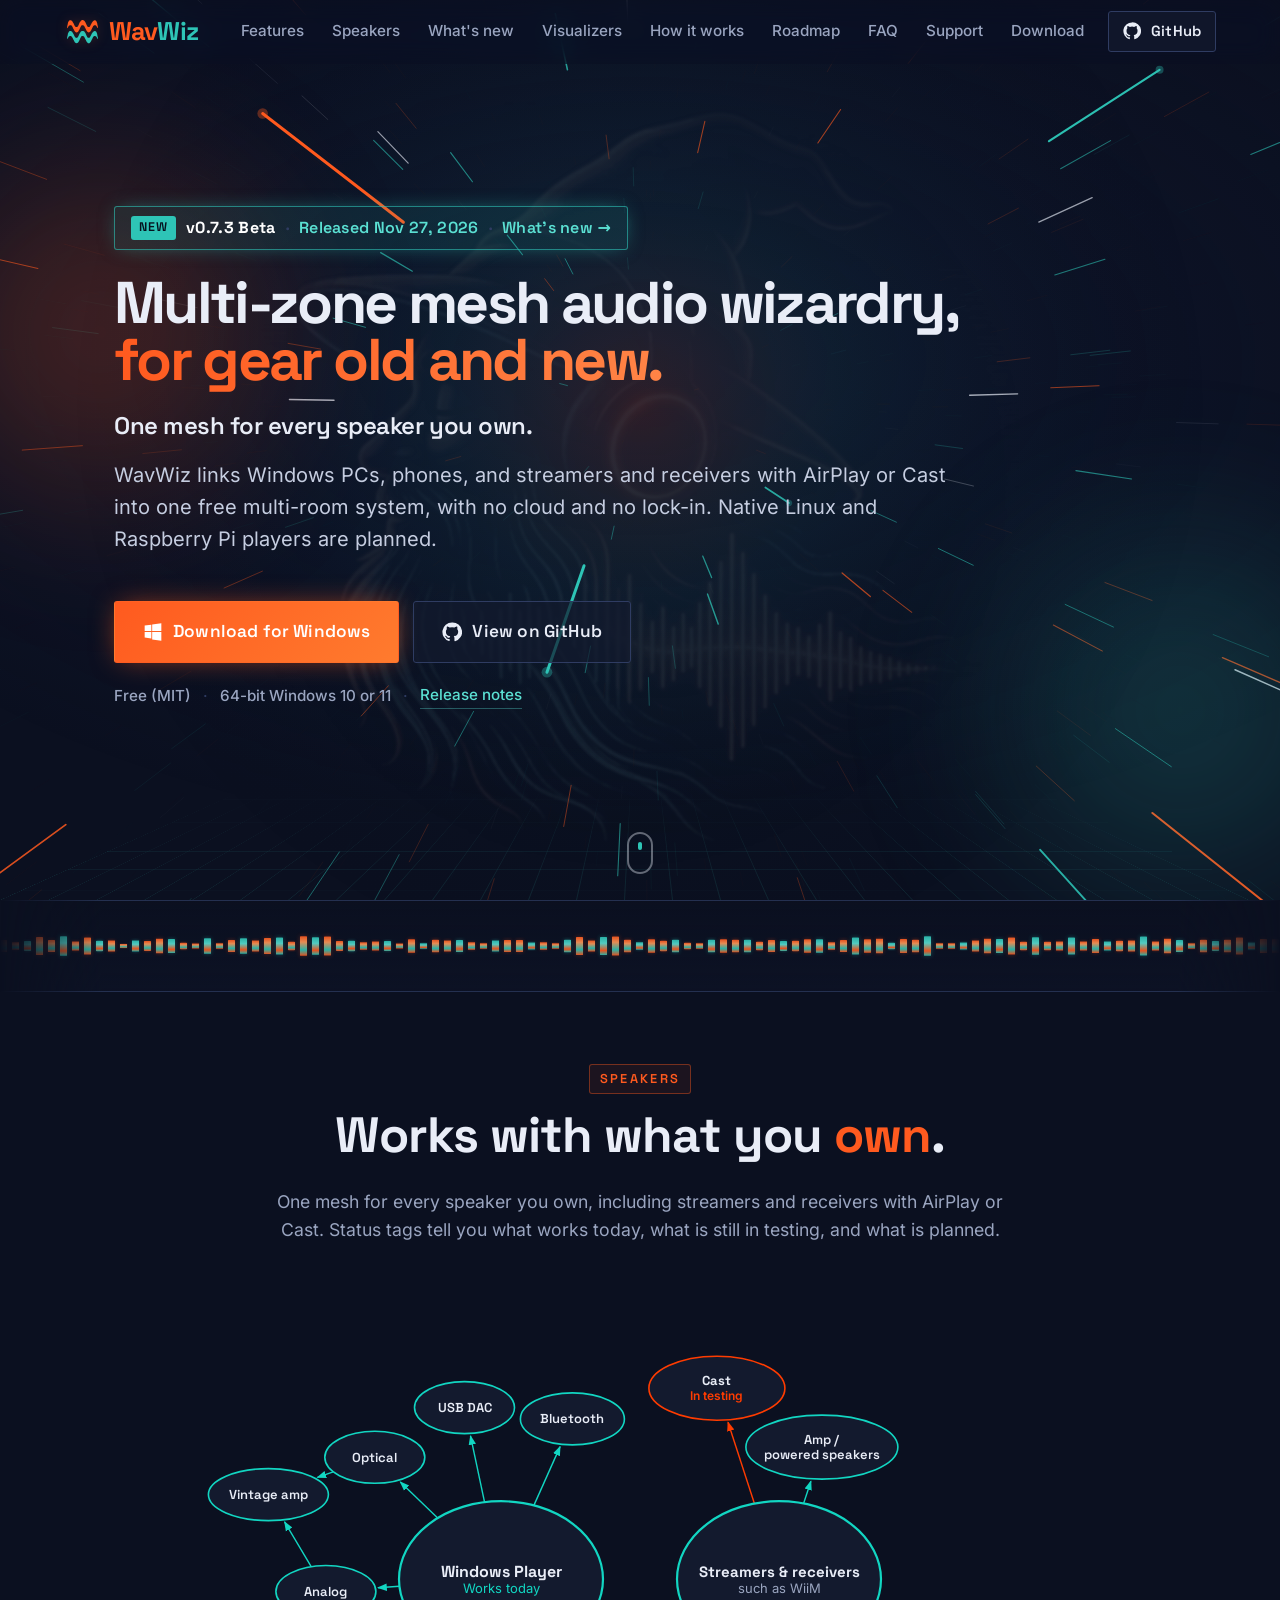
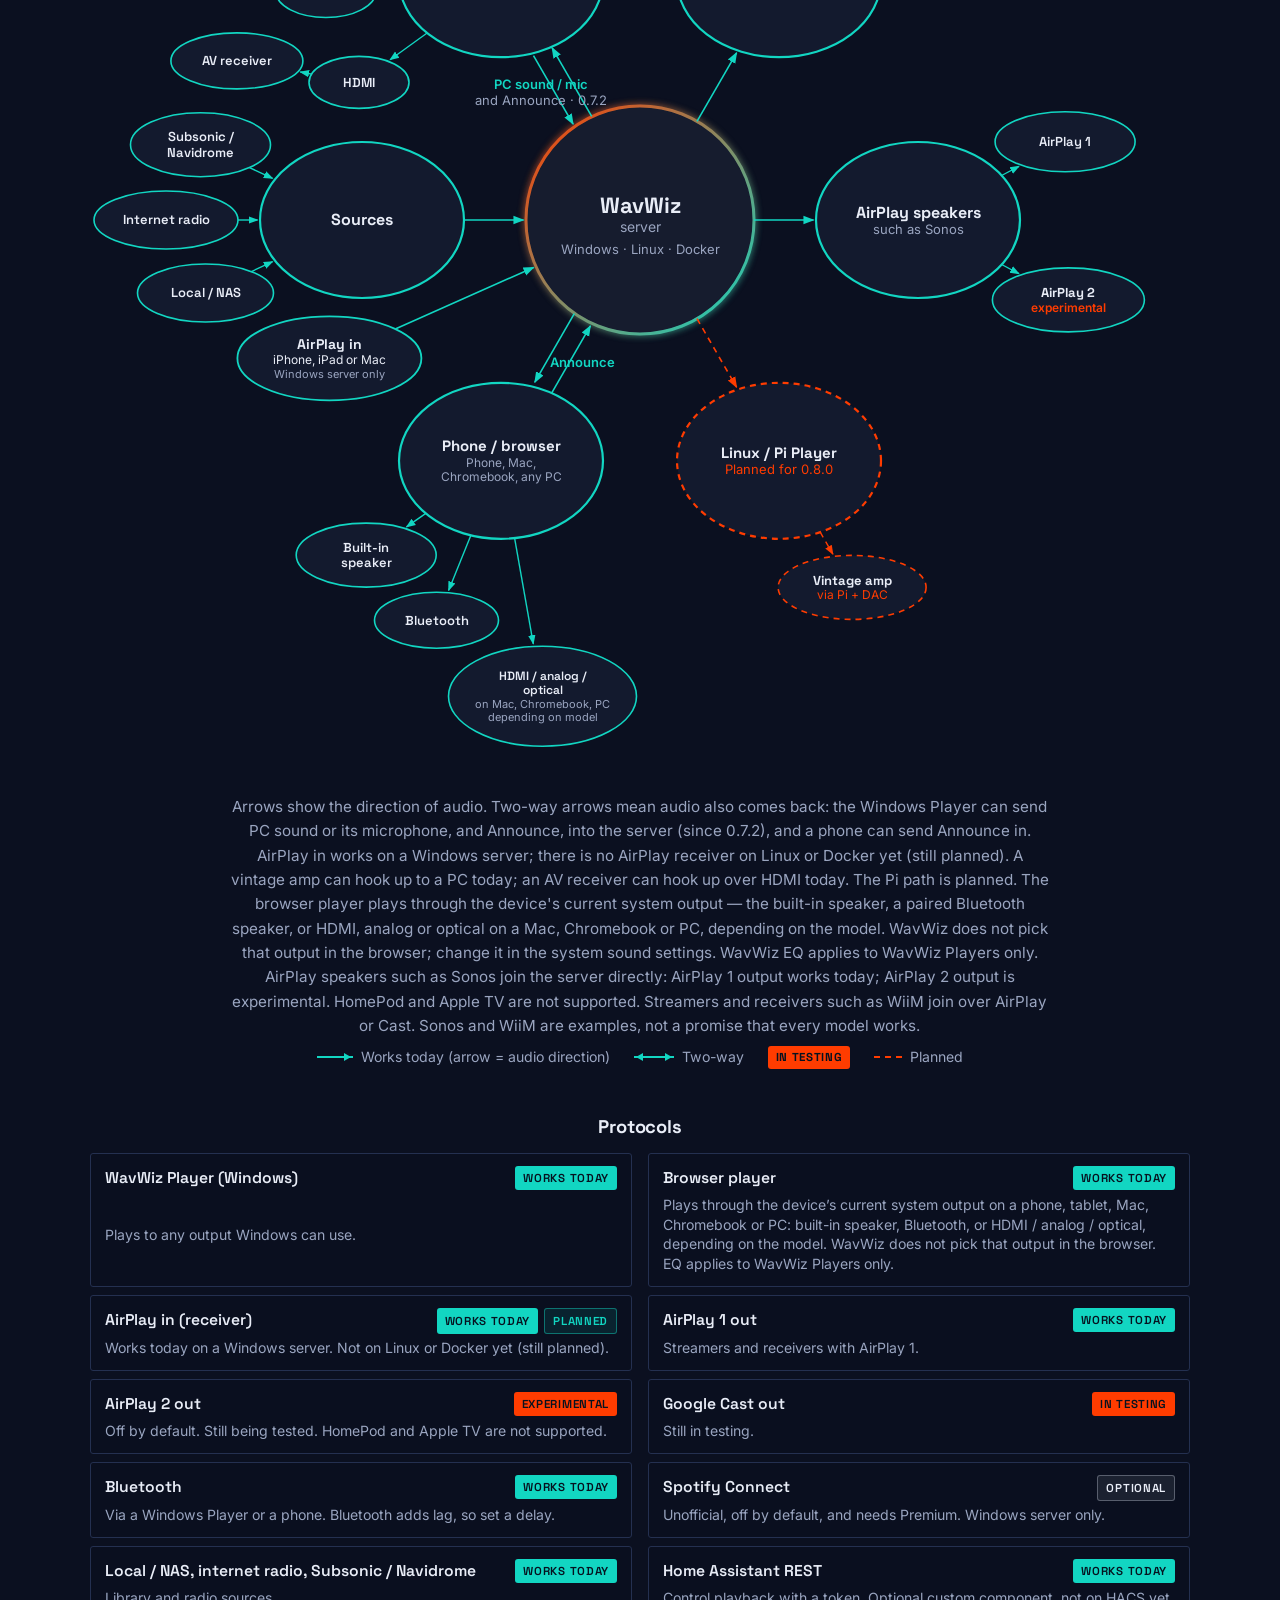
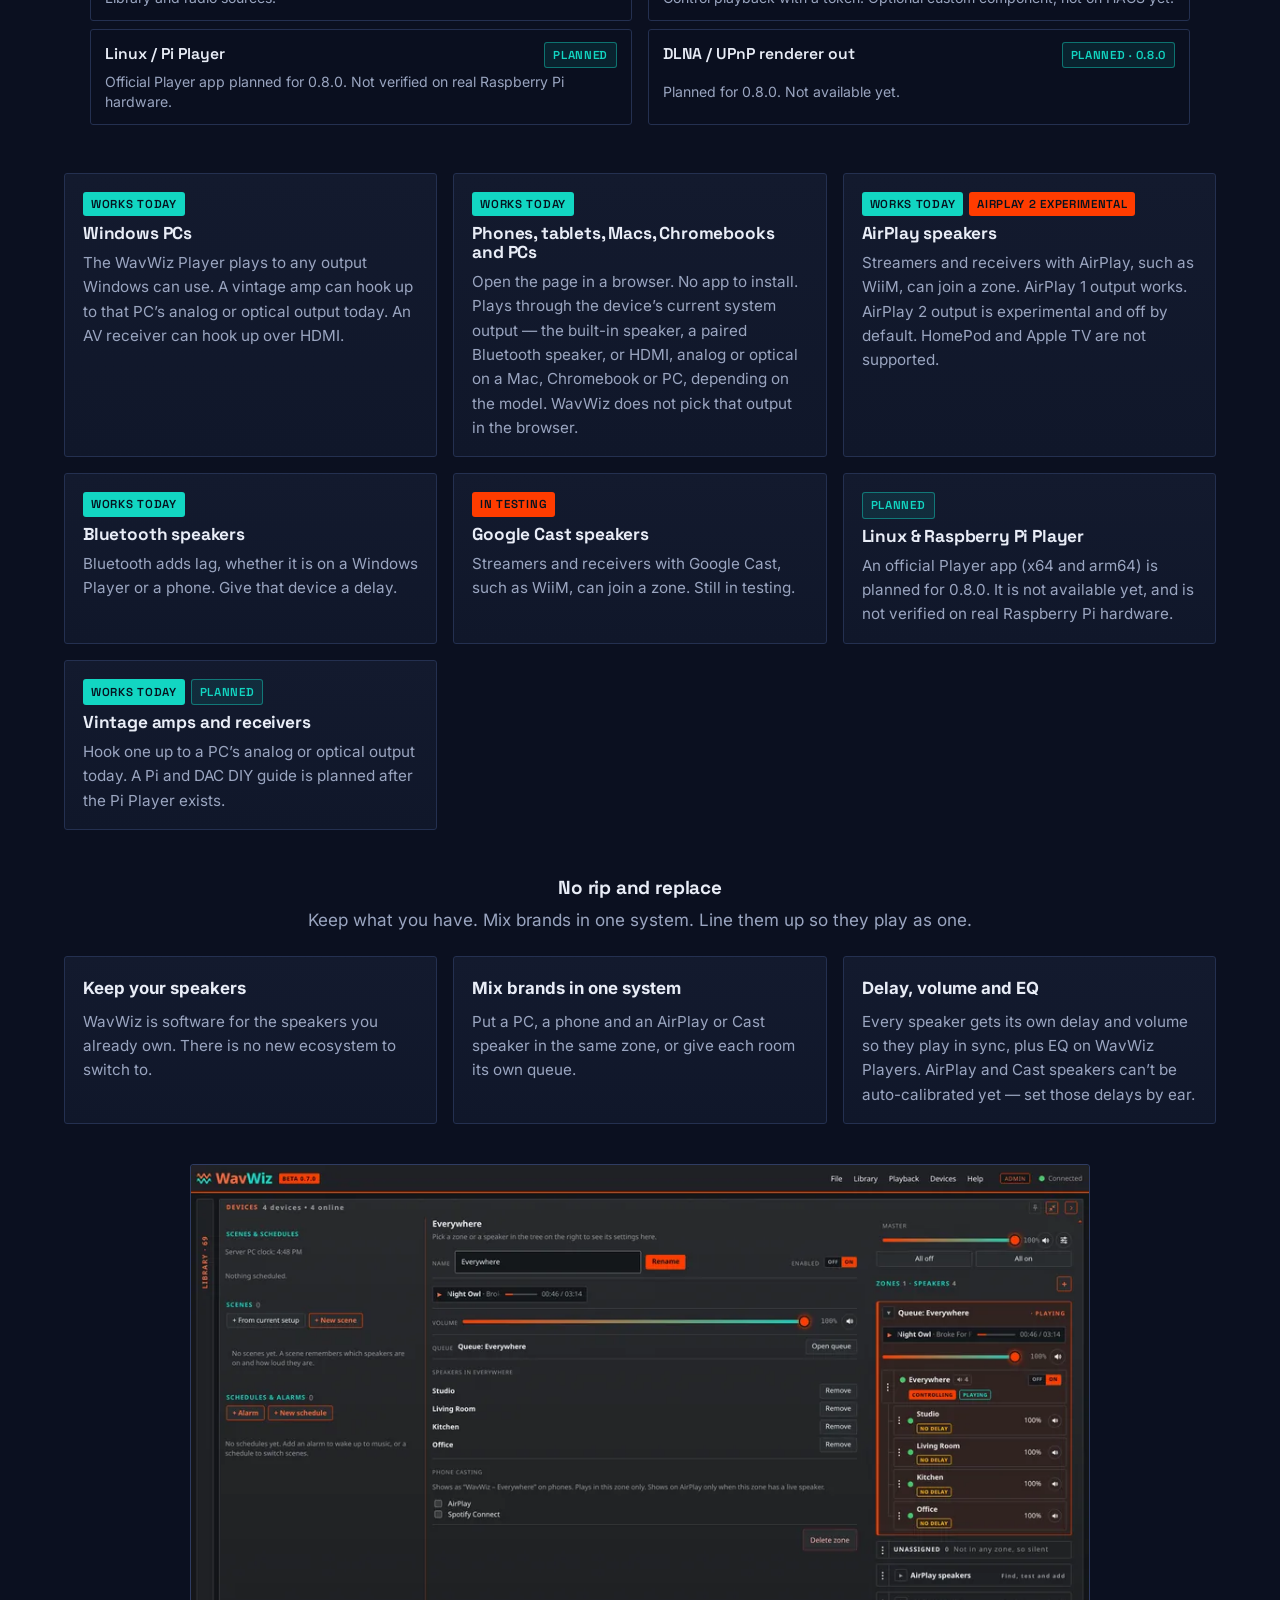
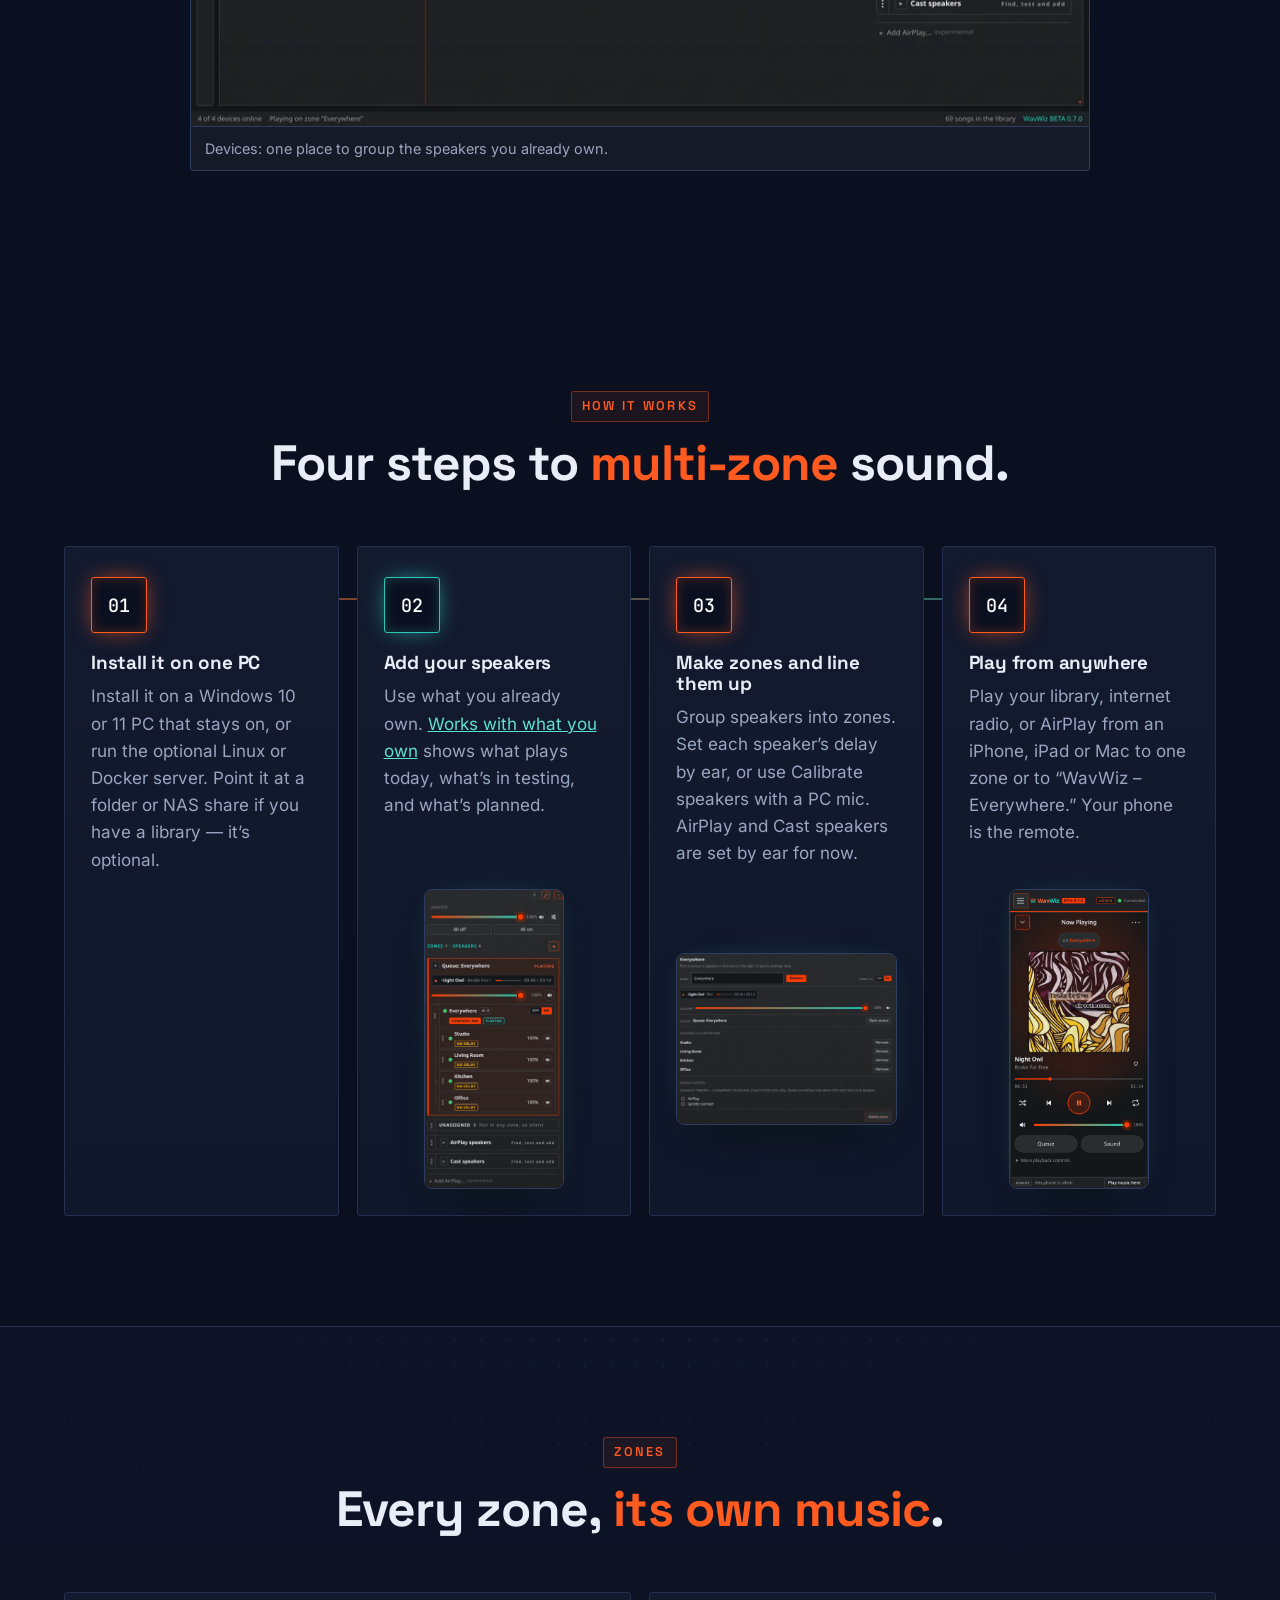
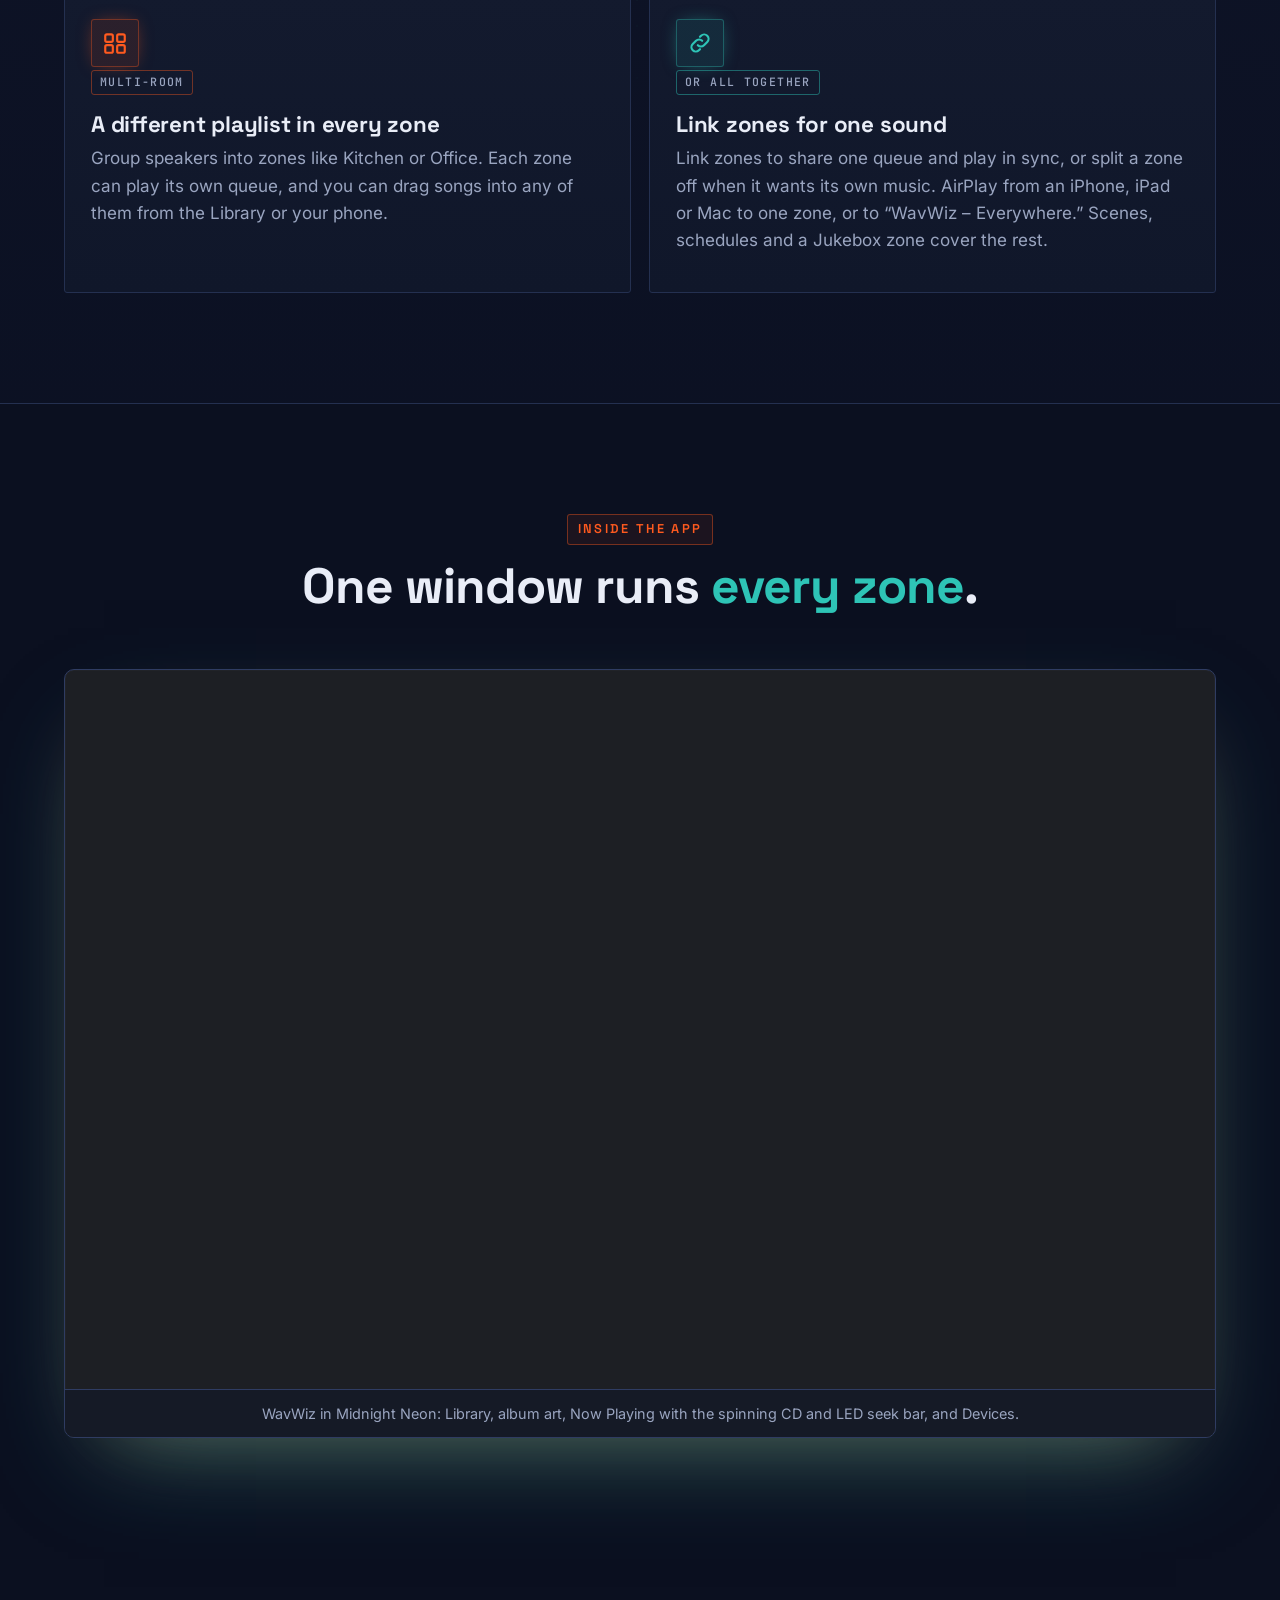
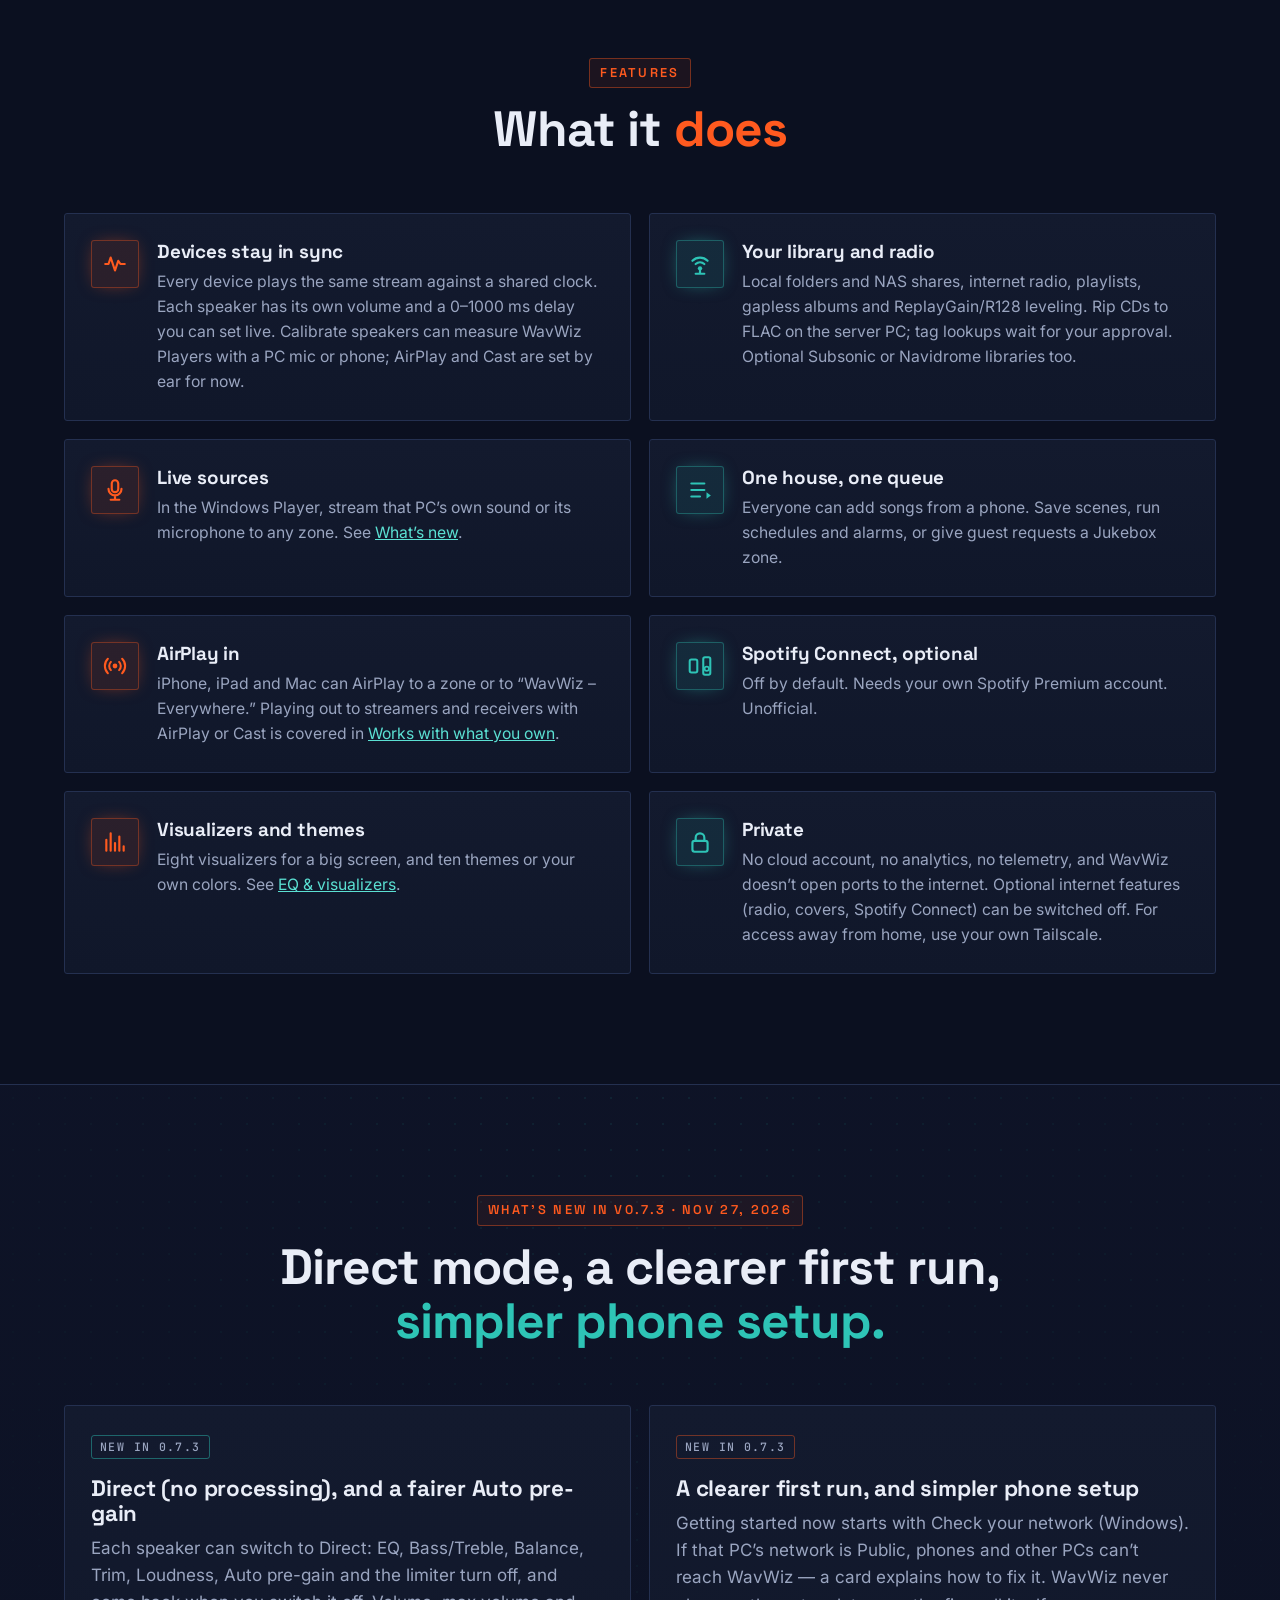
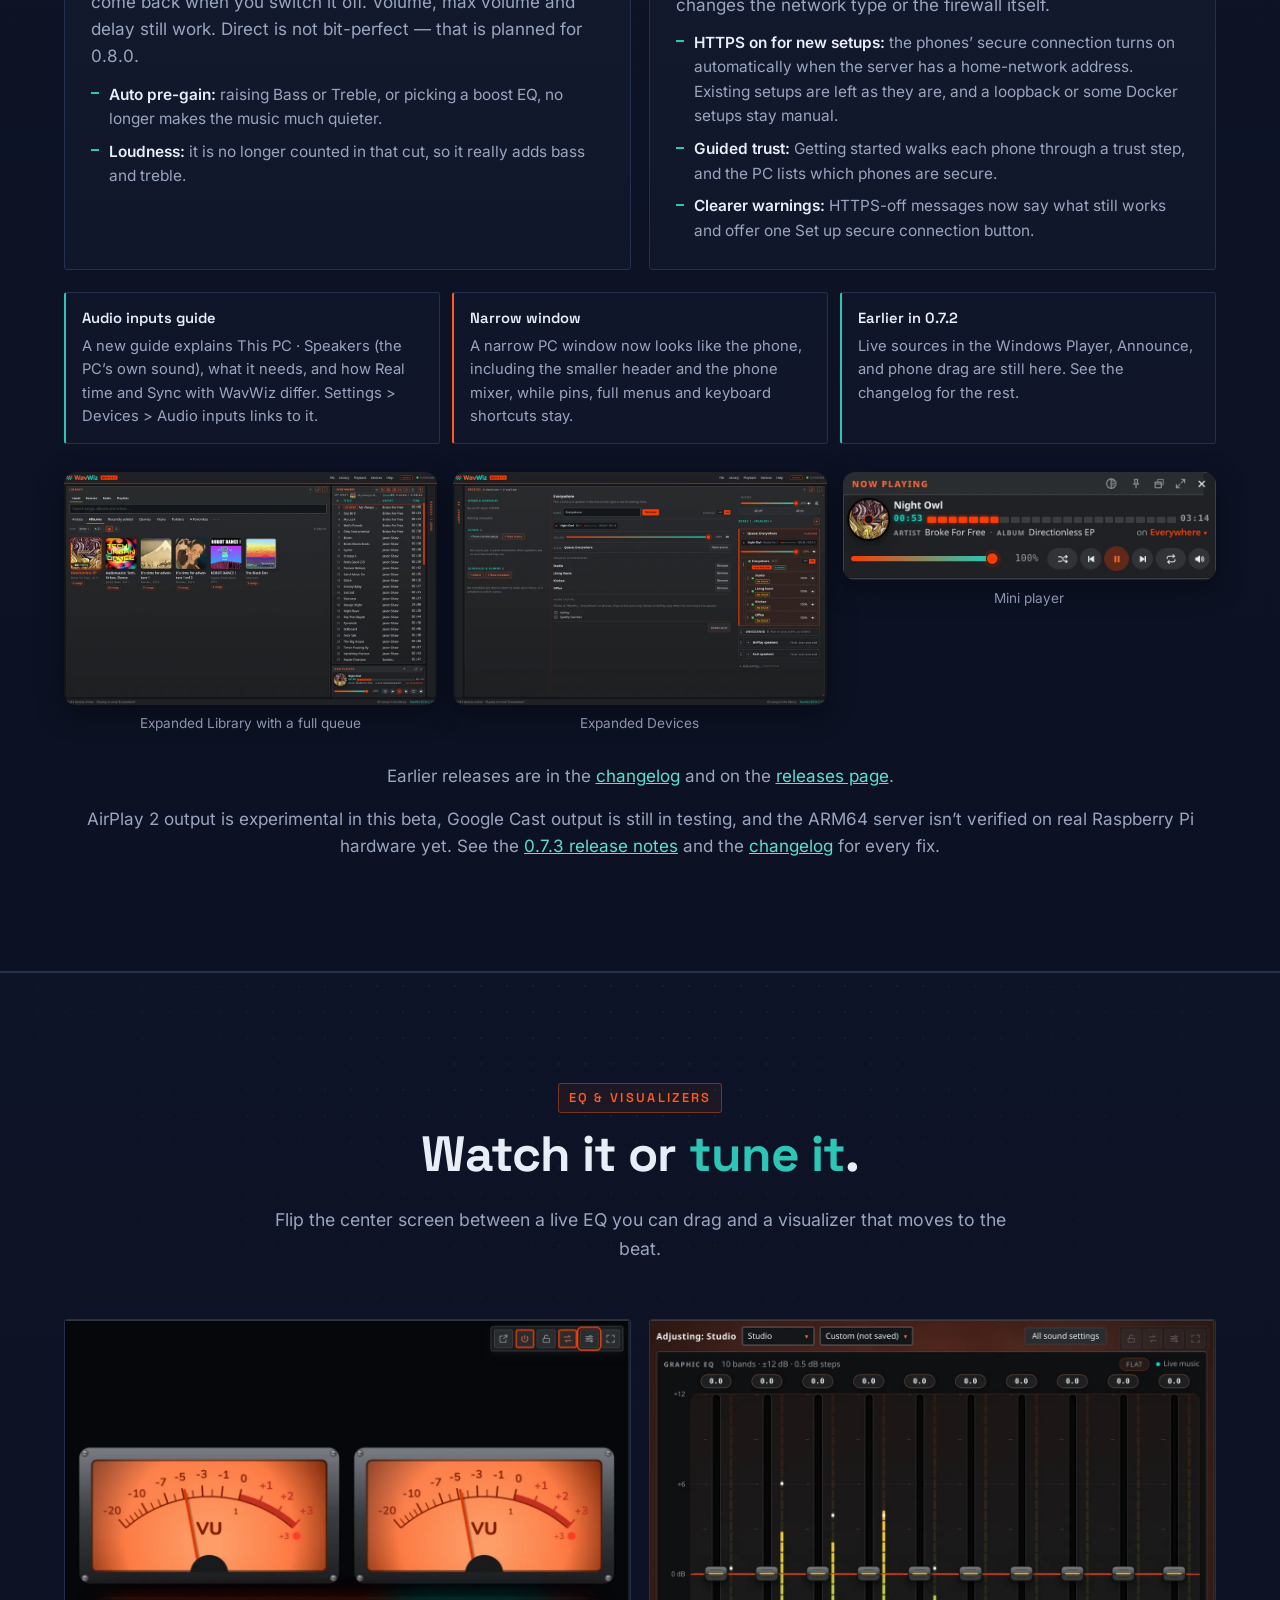
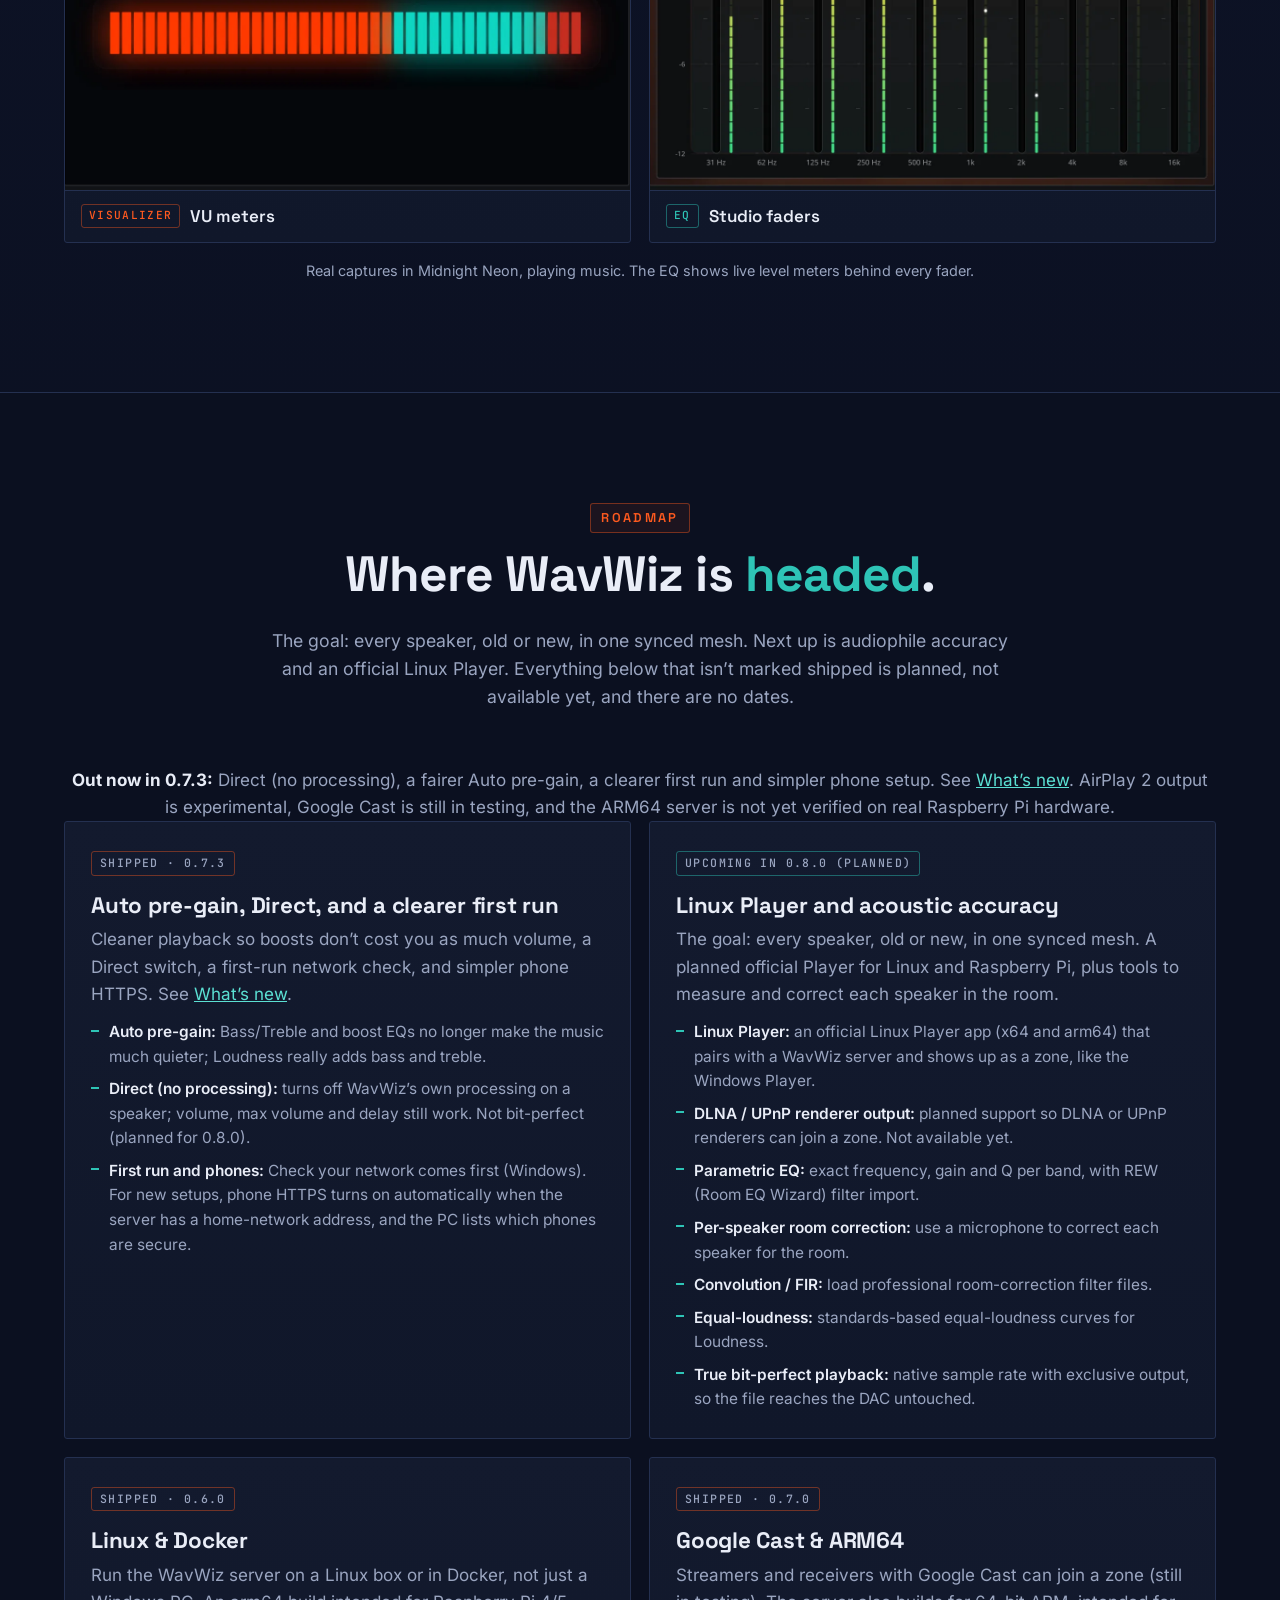
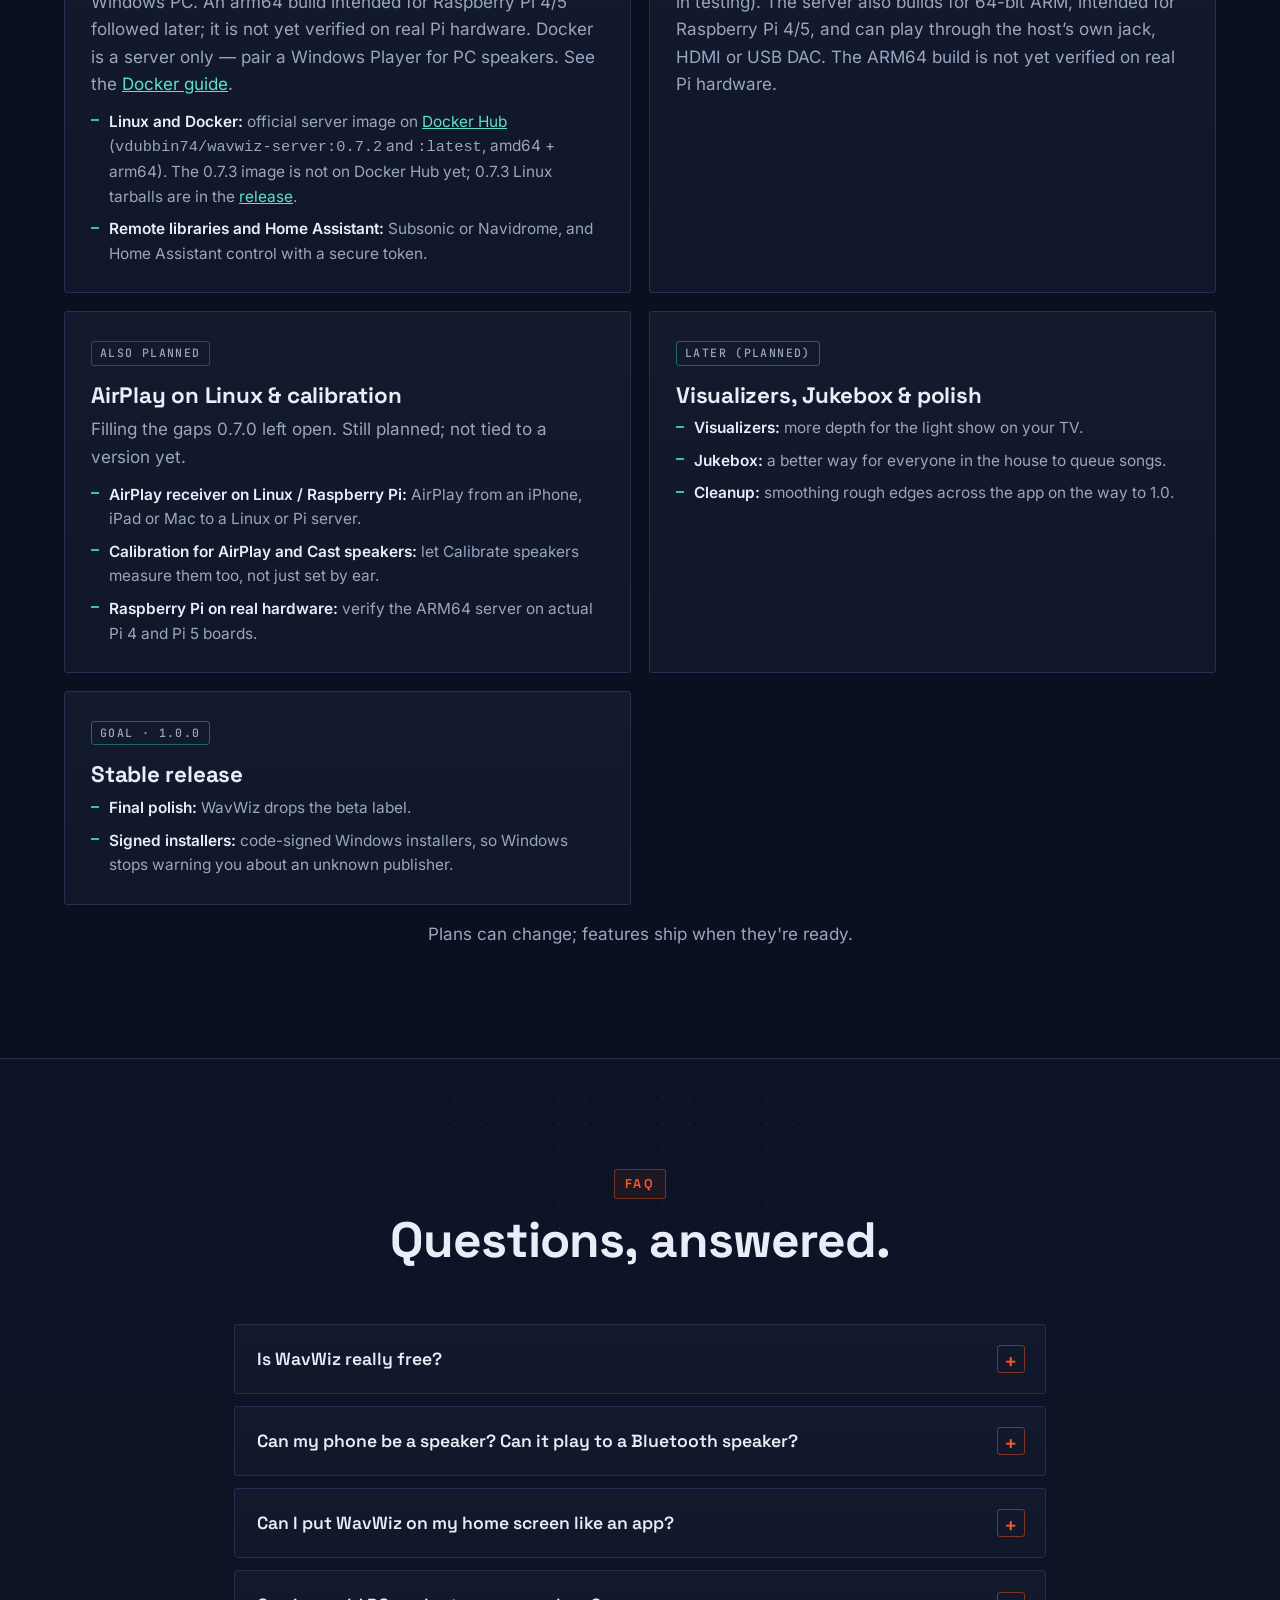
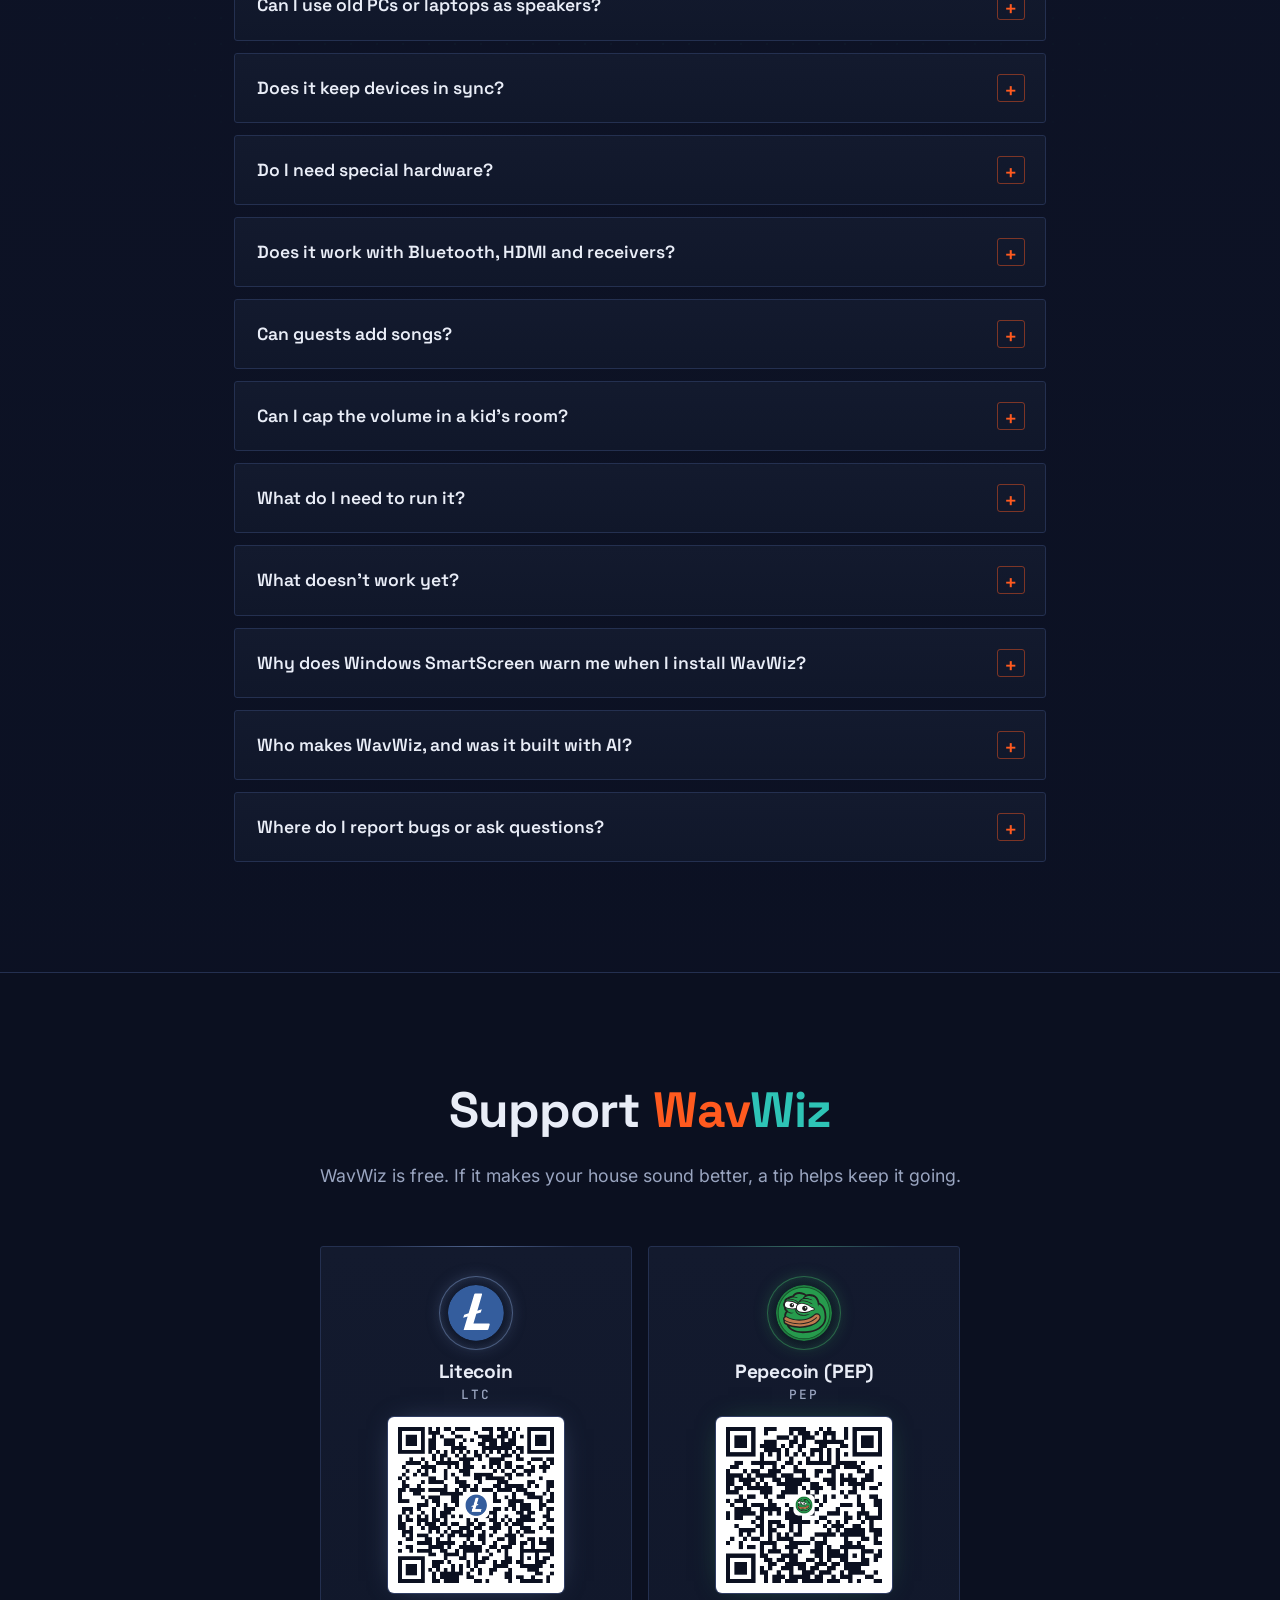
==== commit c753930e: "Site: bump the public beta to 0.7.3 (Nov 27, 2026) What's new covers Direct (no processing), the Aut" ====
--- a/index.html
+++ b/index.html
@@ -1,5 +1,5 @@
 <!DOCTYPE html>
-<html lang="en-US" data-version="0.7.2" data-release-date="2026-11-21">
+<html lang="en-US" data-version="0.7.3" data-release-date="2026-11-27">
 <head>
   <meta charset="utf-8">
   <meta name="viewport" content="width=device-width, initial-scale=1, viewport-fit=cover">
@@ -34,7 +34,7 @@
 
   <link rel="preload" href="assets/fonts/space-grotesk-latin.woff2" as="font" type="font/woff2" crossorigin>
   <link rel="preload" href="assets/fonts/inter-latin.woff2" as="font" type="font/woff2" crossorigin>
-  <link rel="stylesheet" href="styles.css?v=073m">
+  <link rel="stylesheet" href="styles.css?v=074">
   <script type="application/ld+json">
 {
     "@context": "https://schema.org",
@@ -78,12 +78,12 @@
         "softwareRequirements": "Microsoft Edge WebView2 Runtime for the player window (included with Windows 11 and current Windows 10)",
         "image": "https://wavwiz.com/assets/img/og-image-070.jpg",
         "screenshot": "https://wavwiz.com/assets/img/wavwiz-070-app-window.webp",
-        "softwareVersion": "0.7.2",
-        "datePublished": "2026-11-21",
-        "dateModified": "2026-11-21",
-        "downloadUrl": "https://github.com/vdubbin74/WavWiz/releases/download/v0.7.2/WavWiz-Setup-0.7.2.exe",
+        "softwareVersion": "0.7.3",
+        "datePublished": "2026-11-27",
+        "dateModified": "2026-11-27",
+        "downloadUrl": "https://github.com/vdubbin74/WavWiz/releases/download/v0.7.3/WavWiz-Setup-0.7.3.exe",
         "installUrl": "https://github.com/vdubbin74/WavWiz/releases/latest",
-        "releaseNotes": "https://github.com/vdubbin74/WavWiz/releases/tag/v0.7.2",
+        "releaseNotes": "https://github.com/vdubbin74/WavWiz/releases/tag/v0.7.3",
         "license": "https://opensource.org/license/mit",
         "isAccessibleForFree": true,
         "inLanguage": "en-US",
@@ -282,7 +282,7 @@
 
       <div class="container hero-inner">
         <div class="hero-copy" data-parallax="0.12">
-          <a class="badge badge-ver" href="#new" aria-label="What's new in v0.7.2 Beta, released Nov 21, 2026"><span class="bv-new">New</span><b>v<span data-ver>0.7.2</span> Beta</b><span class="bv-sep" aria-hidden="true">·</span><span class="bv-date"><span class="bv-date-long">Released <span data-reldate>Nov 21, 2026</span></span><span class="bv-date-short" data-reldate-short>Nov 21</span></span><span class="bv-sep bv-sep-more" aria-hidden="true">·</span><span class="bv-more"><span class="bv-more-label">What&rsquo;s new </span><span class="bv-more-arrow" aria-hidden="true">&rarr;</span></span></a>
+          <a class="badge badge-ver" href="#new" aria-label="What's new in v0.7.3 Beta, released Nov 27, 2026"><span class="bv-new">New</span><b>v<span data-ver>0.7.3</span> Beta</b><span class="bv-sep" aria-hidden="true">·</span><span class="bv-date"><span class="bv-date-long">Released <span data-reldate>Nov 27, 2026</span></span><span class="bv-date-short" data-reldate-short>Nov 27</span></span><span class="bv-sep bv-sep-more" aria-hidden="true">·</span><span class="bv-more"><span class="bv-more-label">What&rsquo;s new </span><span class="bv-more-arrow" aria-hidden="true">&rarr;</span></span></a>
           <h1 id="hero-title" class="hero-title">
             <span class="line">Multi-zone mesh audio wizardry,</span>
             <span class="line glow-text">for gear old and new.</span>
@@ -859,37 +859,34 @@
     <section class="section section-alt" id="new" aria-labelledby="new-title">
       <div class="container">
         <header class="section-head reveal">
-          <p class="eyebrow">What&rsquo;s new in v<span data-ver>0.7.2</span> &middot; <span data-reldate>Nov 21, 2026</span></p>
-          <h2 id="new-title">Live sources, <span class="accent-t">Announce in the Player</span>, phone drag.</h2>
+          <p class="eyebrow">What&rsquo;s new in v<span data-ver>0.7.3</span> &middot; <span data-reldate>Nov 27, 2026</span></p>
+          <h2 id="new-title">Direct mode, a clearer first run, <span class="accent-t">simpler phone setup.</span></h2>
         </header>
         <div class="spot-grid">
-          <article class="card spot reveal" aria-labelledby="spot-live072">
-            <p class="spot-tag spot-tag-t">New in 0.7.2</p>
-            <h3 id="spot-live072">Stream a PC's sound or mic to any zone</h3>
-            <p>Only the Windows Player can send that PC's own sound (This PC · Speakers) or its microphone to any zone, the same way AirPlay already can.</p>
+          <article class="card spot reveal" aria-labelledby="spot-direct073">
+            <p class="spot-tag spot-tag-t">New in 0.7.3</p>
+            <h3 id="spot-direct073">Direct (no processing), and a fairer Auto pre-gain</h3>
+            <p>Each speaker can switch to Direct: EQ, Bass/Treble, Balance, Trim, Loudness, Auto pre-gain and the limiter turn off, and come back when you switch it off. Volume, max volume and delay still work. Direct is not bit-perfect &mdash; that is planned for 0.8.0.</p>
             <ul class="spot-list">
-              <li><b>Real time:</b> the PC keeps playing with no extra lag, and the house follows. If that PC is in the same zone, WavWiz doesn't play the sound a second time there.</li>
-              <li><b>Sync with WavWiz:</b> the PC's own speakers play in time with every zone. WavWiz moves Windows to a spare output for this &mdash; optical first, never a headset that's in use &mdash; and a tray item, Restore my speakers, puts your usual output back.</li>
-              <li><b>A calm stop:</b> stopping PC audio asks first, with a one-tap Pause PC audio. When Sync hands back, the Windows volume is matched to what you heard, so nothing blares.</li>
+              <li><b>Auto pre-gain:</b> raising Bass or Treble, or picking a boost EQ, no longer makes the music much quieter.</li>
+              <li><b>Loudness:</b> it is no longer counted in that cut, so it really adds bass and treble.</li>
             </ul>
           </article>
-          <article class="card spot reveal" aria-labelledby="spot-announce072">
-            <p class="spot-tag">New in 0.7.2</p>
-            <h3 id="spot-announce072">Announce from the Windows Player, or a phone</h3>
-            <p>Hold Announce to talk over the house. The music ducks, then fades back up when you let go. It works in the Windows Player window and in a browser on a phone.</p>
+          <article class="card spot reveal" aria-labelledby="spot-setup073">
+            <p class="spot-tag">New in 0.7.3</p>
+            <h3 id="spot-setup073">A clearer first run, and simpler phone setup</h3>
+            <p>Getting started now starts with Check your network (Windows). If that PC&rsquo;s network is Public, phones and other PCs can&rsquo;t reach WavWiz &mdash; a card explains how to fix it. WavWiz never changes the network type or the firewall itself.</p>
             <ul class="spot-list">
-              <li><b>Mic gain:</b> microphone inputs go up to +24&nbsp;dB, with a built-in limiter so a boosted mic doesn't clip.</li>
-              <li><b>Privacy:</b> if Windows is blocking the microphone, the Player says so clearly and offers an Open microphone settings button.</li>
+              <li><b>HTTPS on for new setups:</b> the phones&rsquo; secure connection turns on automatically when the server has a home-network address. Existing setups are left as they are, and a loopback or some Docker setups stay manual.</li>
+              <li><b>Guided trust:</b> Getting started walks each phone through a trust step, and the PC lists which phones are secure.</li>
+              <li><b>Clearer warnings:</b> HTTPS-off messages now say what still works and offer one Set up secure connection button.</li>
             </ul>
           </article>
         </div>
-        <ul class="more-grid grid-3 reveal" aria-label="More in 0.7.2">
-          <li><b>Phone drag</b>Drag an album, song or station onto Now Playing to play it now. Drag speakers between zones. Hold still for the menu; a drag won't select text by accident.</li>
-          <li><b>Gradient edge light</b>The whole zone edge cross-fades through your theme colors. Heartbeat and Heartthrob are new too, and they replace the older comet, pulse and streak styles.</li>
-          <li><b>Volume mixer</b>Master volume now opens Devices in a Volume Mixer mode: every speaker on one line, in the same order as Devices.</li>
-          <li><b>Check with phone</b>A zone's Timing vs house row can measure how two zones line up where you stand, then suggest a timing value. Only an admin can apply it.</li>
-          <li><b>Add speaker</b>AirPlay and Cast no longer sit in separate cards. One Add speaker button opens WavWiz, Browser, AirPlay and Cast tabs.</li>
-          <li><b>Live limiter</b>A limiter after the AirPlay and Spotify Connect boost keeps loud tracks from clipping. Live sources use it too.</li>
+        <ul class="more-grid grid-3 reveal" aria-label="More in 0.7.3">
+          <li><b>Audio inputs guide</b>A new guide explains This PC · Speakers (the PC&rsquo;s own sound), what it needs, and how Real time and Sync with WavWiz differ. Settings &gt; Devices &gt; Audio inputs links to it.</li>
+          <li><b>Narrow window</b>A narrow PC window now looks like the phone, including the smaller header and the phone mixer, while pins, full menus and keyboard shortcuts stay.</li>
+          <li><b>Earlier in 0.7.2</b>Live sources in the Windows Player, Announce, and phone drag are still here. See the changelog for the rest.</li>
         </ul>
         <div class="np-gallery reveal" aria-label="WavWiz in the app">
           <figure><img src="assets/img/wavwiz-070-library.webp" srcset="assets/img/wavwiz-070-library-960.webp 960w, assets/img/wavwiz-070-library.webp 1600w" sizes="(max-width: 700px) calc(100vw - 36px), 400px" width="1600" height="1000" loading="lazy" decoding="async" alt="WavWiz expanded Library in Midnight Neon: six album tiles with Directionless EP playing, and a 69-track Everywhere queue on the right with the compact Now Playing below it."><figcaption>Expanded Library with a full queue</figcaption></figure>
@@ -897,7 +894,7 @@
           <figure><img src="assets/img/wavwiz-070-mini.webp" width="840" height="242" loading="lazy" decoding="async" alt="The WavWiz mini player: spinning CD art, Night Owl by Broke For Free from Directionless EP on Everywhere, LED seek bar, volume and soft transport buttons."><figcaption>Mini player</figcaption></figure>
         </div>
         <p class="new-more reveal">Earlier releases are in the <a href="https://github.com/vdubbin74/WavWiz/blob/main/CHANGELOG.md" target="_blank" rel="noopener">changelog</a> and on the <a href="https://github.com/vdubbin74/WavWiz/releases" target="_blank" rel="noopener">releases page</a>.</p>
-        <p class="new-more reveal">AirPlay 2 output is experimental in this beta, Google Cast output is still in testing, and the ARM64 server isn&rsquo;t verified on real Raspberry Pi hardware yet. See the <a href="https://github.com/vdubbin74/WavWiz/releases/tag/v0.7.2" target="_blank" rel="noopener">0.7.2 release notes</a> and the <a href="https://github.com/vdubbin74/WavWiz/blob/main/CHANGELOG.md" target="_blank" rel="noopener">changelog</a> for every fix.</p>
+        <p class="new-more reveal">AirPlay 2 output is experimental in this beta, Google Cast output is still in testing, and the ARM64 server isn&rsquo;t verified on real Raspberry Pi hardware yet. See the <a href="https://github.com/vdubbin74/WavWiz/releases/tag/v0.7.3" target="_blank" rel="noopener">0.7.3 release notes</a> and the <a href="https://github.com/vdubbin74/WavWiz/blob/main/CHANGELOG.md" target="_blank" rel="noopener">changelog</a> for every fix.</p>
       </div>
     </section>
 
@@ -933,15 +930,16 @@
           <h2 id="roadmap-title">Where WavWiz is <span class="accent-t">headed</span>.</h2>
           <p class="section-lead">The goal: every speaker, old or new, in one synced mesh. Next up is audiophile accuracy and an official Linux Player. Everything below that isn&rsquo;t marked shipped is planned, not available yet, and there are no dates.</p>
         </header>
-        <p class="new-more reveal"><b>Out now in 0.7.2:</b> live sources, Announce and phone drag. See <a href="#new">What&rsquo;s new</a>. AirPlay 2 output is experimental, Google Cast is still in testing, and the ARM64 server is not yet verified on real Raspberry Pi hardware.</p>
+        <p class="new-more reveal"><b>Out now in 0.7.3:</b> Direct (no processing), a fairer Auto pre-gain, a clearer first run and simpler phone setup. See <a href="#new">What&rsquo;s new</a>. AirPlay 2 output is experimental, Google Cast is still in testing, and the ARM64 server is not yet verified on real Raspberry Pi hardware.</p>
         <div class="spot-grid">
           <article class="card spot reveal" aria-labelledby="rm-073">
-            <p class="spot-tag">Coming next in 0.7.3 (planned)</p>
-            <h3 id="rm-073">Auto pre-gain and Direct mode</h3>
-            <p>Cleaner, more accurate playback so boosts don't cost you volume, and a way to switch off all of WavWiz's processing.</p>
+            <p class="spot-tag">Shipped &middot; 0.7.3</p>
+            <h3 id="rm-073">Auto pre-gain, Direct, and a clearer first run</h3>
+            <p>Cleaner playback so boosts don&rsquo;t cost you as much volume, a Direct switch, a first-run network check, and simpler phone HTTPS. See <a href="#new">What&rsquo;s new</a>.</p>
             <ul class="spot-list">
-              <li><b>Auto pre-gain:</b> a planned fix so EQ, Bass/Treble boosts and Loudness no longer make the music quieter.</li>
-              <li><b>Direct (no processing):</b> a planned switch that bypasses all of WavWiz's own processing (EQ, Bass/Treble and Loudness).</li>
+              <li><b>Auto pre-gain:</b> Bass/Treble and boost EQs no longer make the music much quieter; Loudness really adds bass and treble.</li>
+              <li><b>Direct (no processing):</b> turns off WavWiz&rsquo;s own processing on a speaker; volume, max volume and delay still work. Not bit-perfect (planned for 0.8.0).</li>
+              <li><b>First run and phones:</b> Check your network comes first (Windows). For new setups, phone HTTPS turns on automatically when the server has a home-network address, and the PC lists which phones are secure.</li>
             </ul>
           </article>
           <article class="card spot reveal" aria-labelledby="rm-080">
@@ -963,7 +961,7 @@
             <h3 id="rm-060">Linux &amp; Docker</h3>
             <p>Run the WavWiz server on a Linux box or in Docker, not just a Windows PC. An arm64 build intended for Raspberry Pi 4/5 followed later; it is not yet verified on real Pi hardware. Docker is a server only &mdash; pair a Windows Player for PC speakers. See the <a href="https://github.com/vdubbin74/WavWiz/blob/main/docs/DOCKER.md" target="_blank" rel="noopener">Docker guide</a>.</p>
             <ul class="spot-list">
-              <li><b>Linux and Docker:</b> official server image on <a href="https://hub.docker.com/r/vdubbin74/wavwiz-server">Docker Hub</a> (<code>vdubbin74/wavwiz-server:0.7.2</code> and <code>:latest</code>, amd64 + arm64).</li>
+              <li><b>Linux and Docker:</b> official server image on <a href="https://hub.docker.com/r/vdubbin74/wavwiz-server">Docker Hub</a> (<code>vdubbin74/wavwiz-server:0.7.2</code> and <code>:latest</code>, amd64 + arm64). The 0.7.3 image is not on Docker Hub yet; 0.7.3 Linux tarballs are in the <a href="https://github.com/vdubbin74/WavWiz/releases/tag/v0.7.3">release</a>.</li>
               <li><b>Remote libraries and Home Assistant:</b> Subsonic or Navidrome, and Home Assistant control with a secure token.</li>
             </ul>
           </article>
@@ -1112,9 +1110,9 @@
               <svg class="ico" viewBox="0 0 24 24" aria-hidden="true"><path fill="currentColor" d="M2 4.3 10 3.2v7.7H2V4.3Zm9-1.2L22 1.5v9.4H11V3.1ZM2 12h8v7.8l-8-1.1V12Zm9 0h11v10.5l-11-1.6V12Z"/></svg>
               Download for Windows
             </a>
-          <p class="hero-links"><span class="hero-fact">v<span data-ver>0.7.2</span> Beta</span><span aria-hidden="true">·</span><span>Released <span data-reldate>Nov 21, 2026</span></span><span aria-hidden="true">·</span><a href="https://github.com/vdubbin74/WavWiz/releases/tag/v0.7.2" target="_blank" rel="noopener">Release notes</a><span aria-hidden="true">·</span><a href="https://github.com/vdubbin74/WavWiz" target="_blank" rel="noopener">Source on GitHub</a></p>
-          <p class="get-note">Windows installer: <a href="https://github.com/vdubbin74/WavWiz/releases/download/v0.7.2/WavWiz-Setup-0.7.2.exe">WavWiz-Setup-0.7.2.exe</a> (104,992,447 bytes).<br>SHA-256: <code>48032FCDB6B0CA460AAE7D4B97C990E30B1D5565776A540E54181C0E7F8C7E32</code></p>
-          <p class="get-note">Linux server: <a href="https://github.com/vdubbin74/WavWiz/releases/download/v0.7.2/wavwiz-server-0.7.2-linux-x64.tar.gz">linux-x64</a> or <a href="https://github.com/vdubbin74/WavWiz/releases/download/v0.7.2/wavwiz-server-0.7.2-linux-arm64.tar.gz">linux-arm64</a> (for Raspberry Pi 4/5; not yet verified on real Pi hardware).<br>Docker: <code>vdubbin74/wavwiz-server:0.7.2</code> (amd64 + arm64). Checksums: <a href="https://github.com/vdubbin74/WavWiz/releases/download/v0.7.2/SHA256SUMS.txt">SHA256SUMS.txt</a>.</p>
+          <p class="hero-links"><span class="hero-fact">v<span data-ver>0.7.3</span> Beta</span><span aria-hidden="true">·</span><span>Released <span data-reldate>Nov 27, 2026</span></span><span aria-hidden="true">·</span><a href="https://github.com/vdubbin74/WavWiz/releases/tag/v0.7.3" target="_blank" rel="noopener">Release notes</a><span aria-hidden="true">·</span><a href="https://github.com/vdubbin74/WavWiz" target="_blank" rel="noopener">Source on GitHub</a></p>
+          <p class="get-note">Windows installer: <a href="https://github.com/vdubbin74/WavWiz/releases/download/v0.7.3/WavWiz-Setup-0.7.3.exe">WavWiz-Setup-0.7.3.exe</a> (105,079,195 bytes).<br>SHA-256: <code>4614B9724B4249B926157B1C966B71717E93080A74A784DF5C794B79E62E2B81</code></p>
+          <p class="get-note">Linux server: <a href="https://github.com/vdubbin74/WavWiz/releases/download/v0.7.3/wavwiz-server-0.7.3-linux-x64.tar.gz">linux-x64</a> or <a href="https://github.com/vdubbin74/WavWiz/releases/download/v0.7.3/wavwiz-server-0.7.3-linux-arm64.tar.gz">linux-arm64</a> (for Raspberry Pi 4/5; not yet verified on real Pi hardware).<br>Docker Hub still has <code>vdubbin74/wavwiz-server:0.7.2</code> and <code>:latest</code> (amd64 + arm64); the 0.7.3 image is not published there yet. Checksums: <a href="https://github.com/vdubbin74/WavWiz/releases/download/v0.7.3/SHA256SUMS.txt">SHA256SUMS.txt</a>.</p>
         </div>
         <ul class="card get-req reveal">
           <li><b>Server PC:</b> 64-bit Windows 10 (October 2018 Update or newer) or Windows 11, on a PC that stays on. Admin rights to install. Everything else comes in the installer.</li>
@@ -1155,6 +1153,6 @@
   </footer>
 
   <script src="assets/vendor/qrcode.js"></script>
-  <script src="script.js?v=073m"></script>
+  <script src="script.js?v=074"></script>
 </body>
 </html>
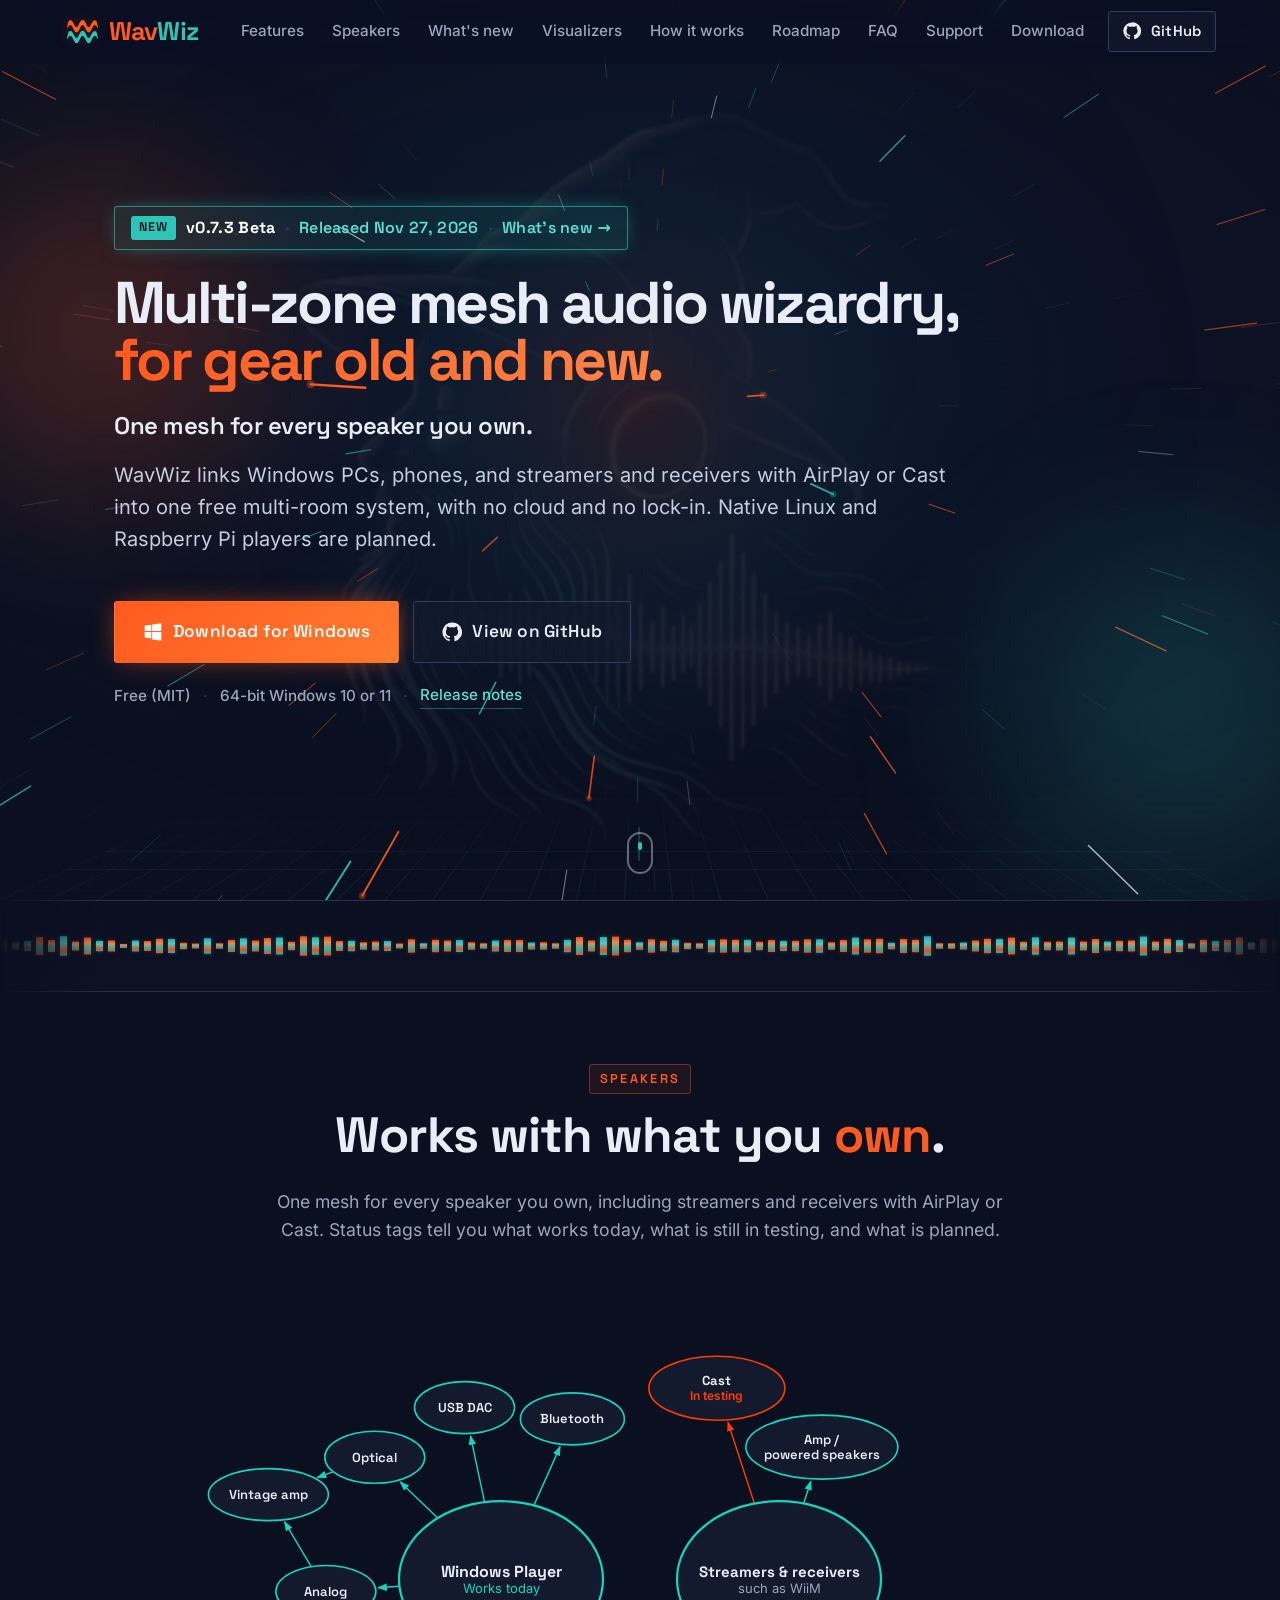
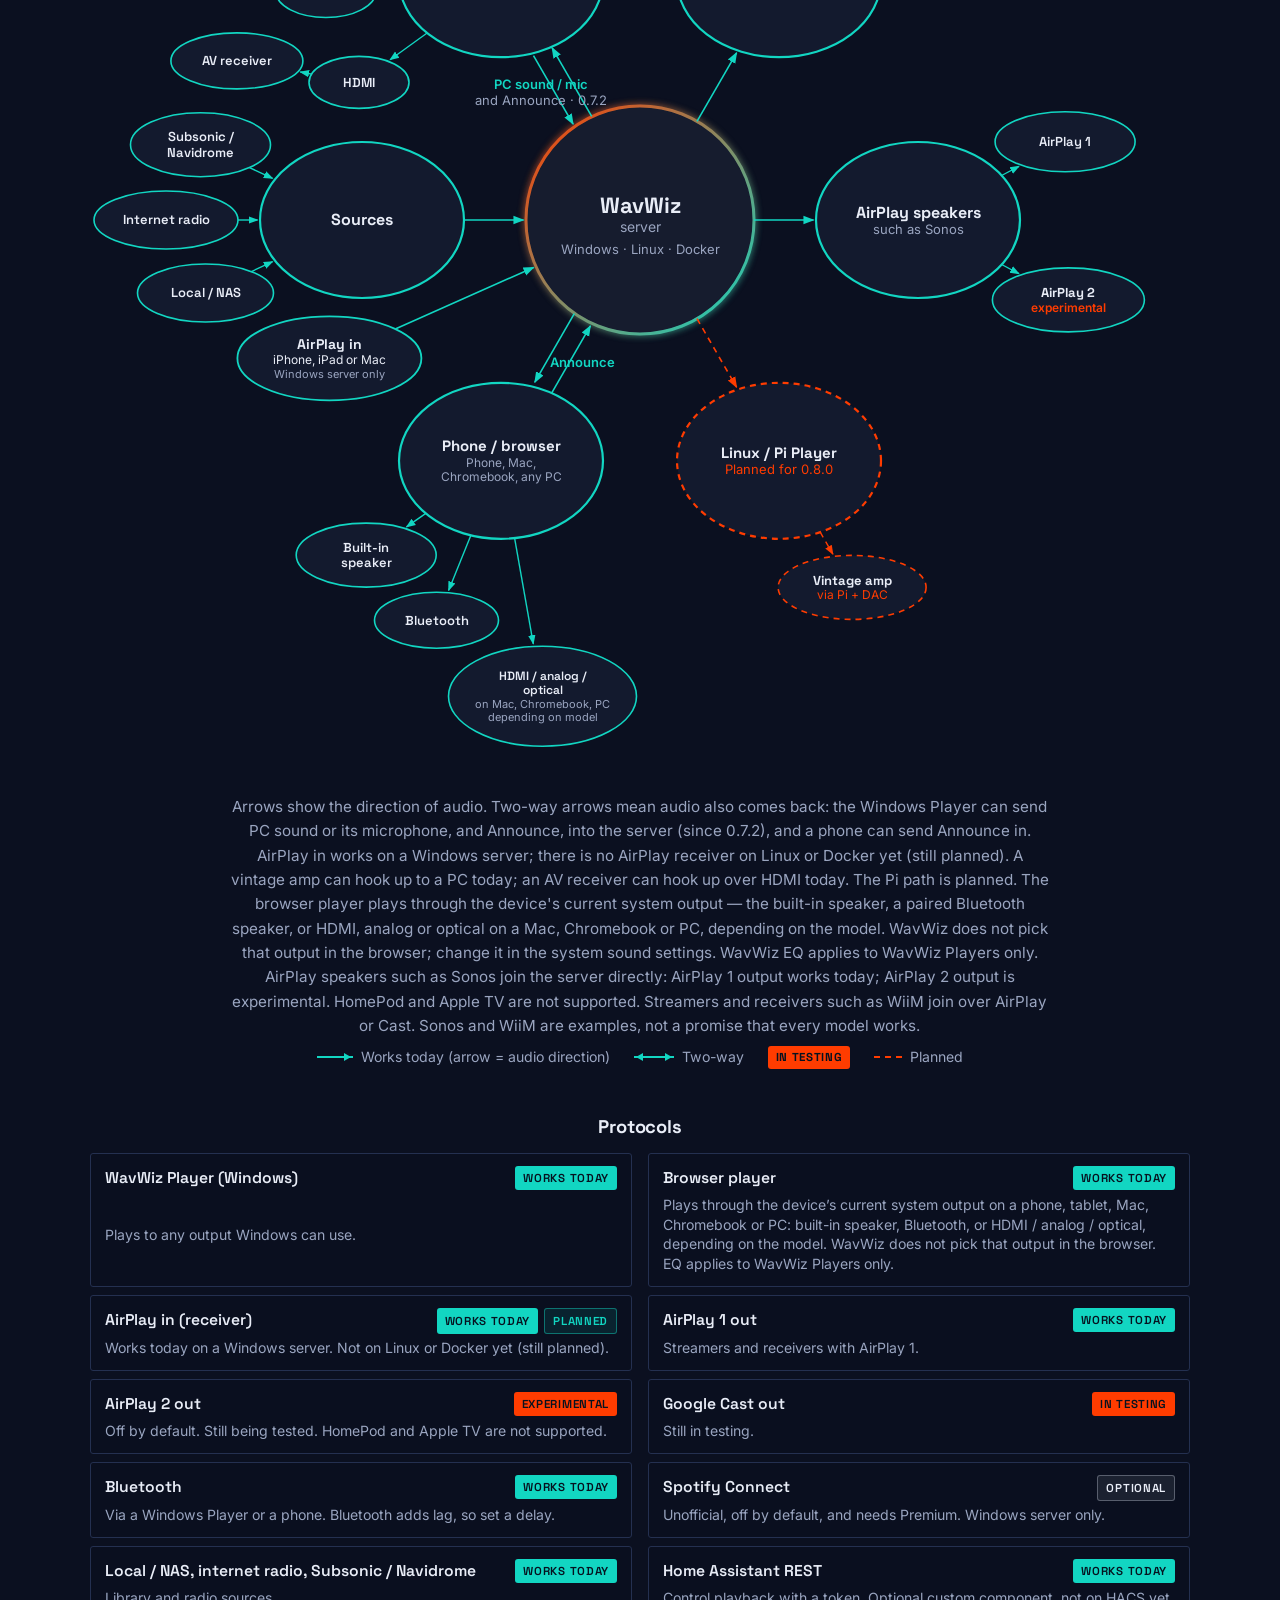
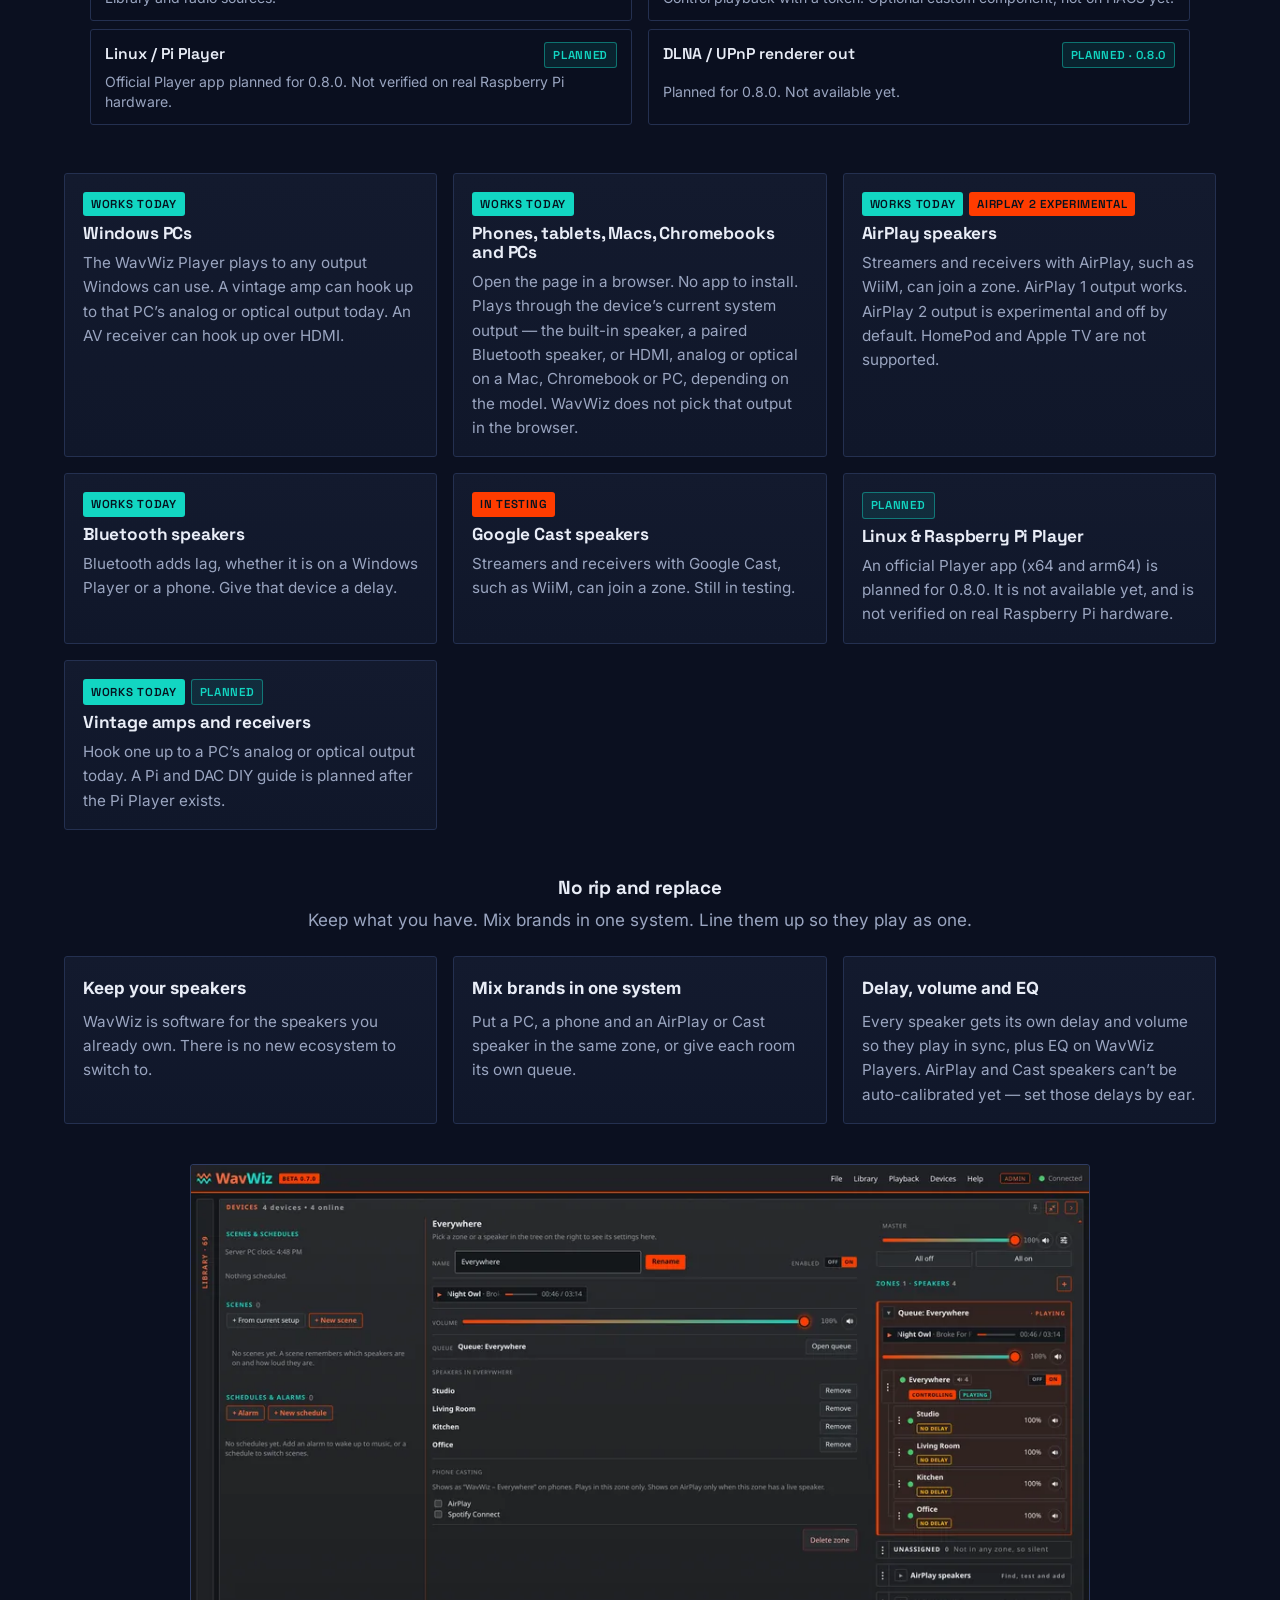
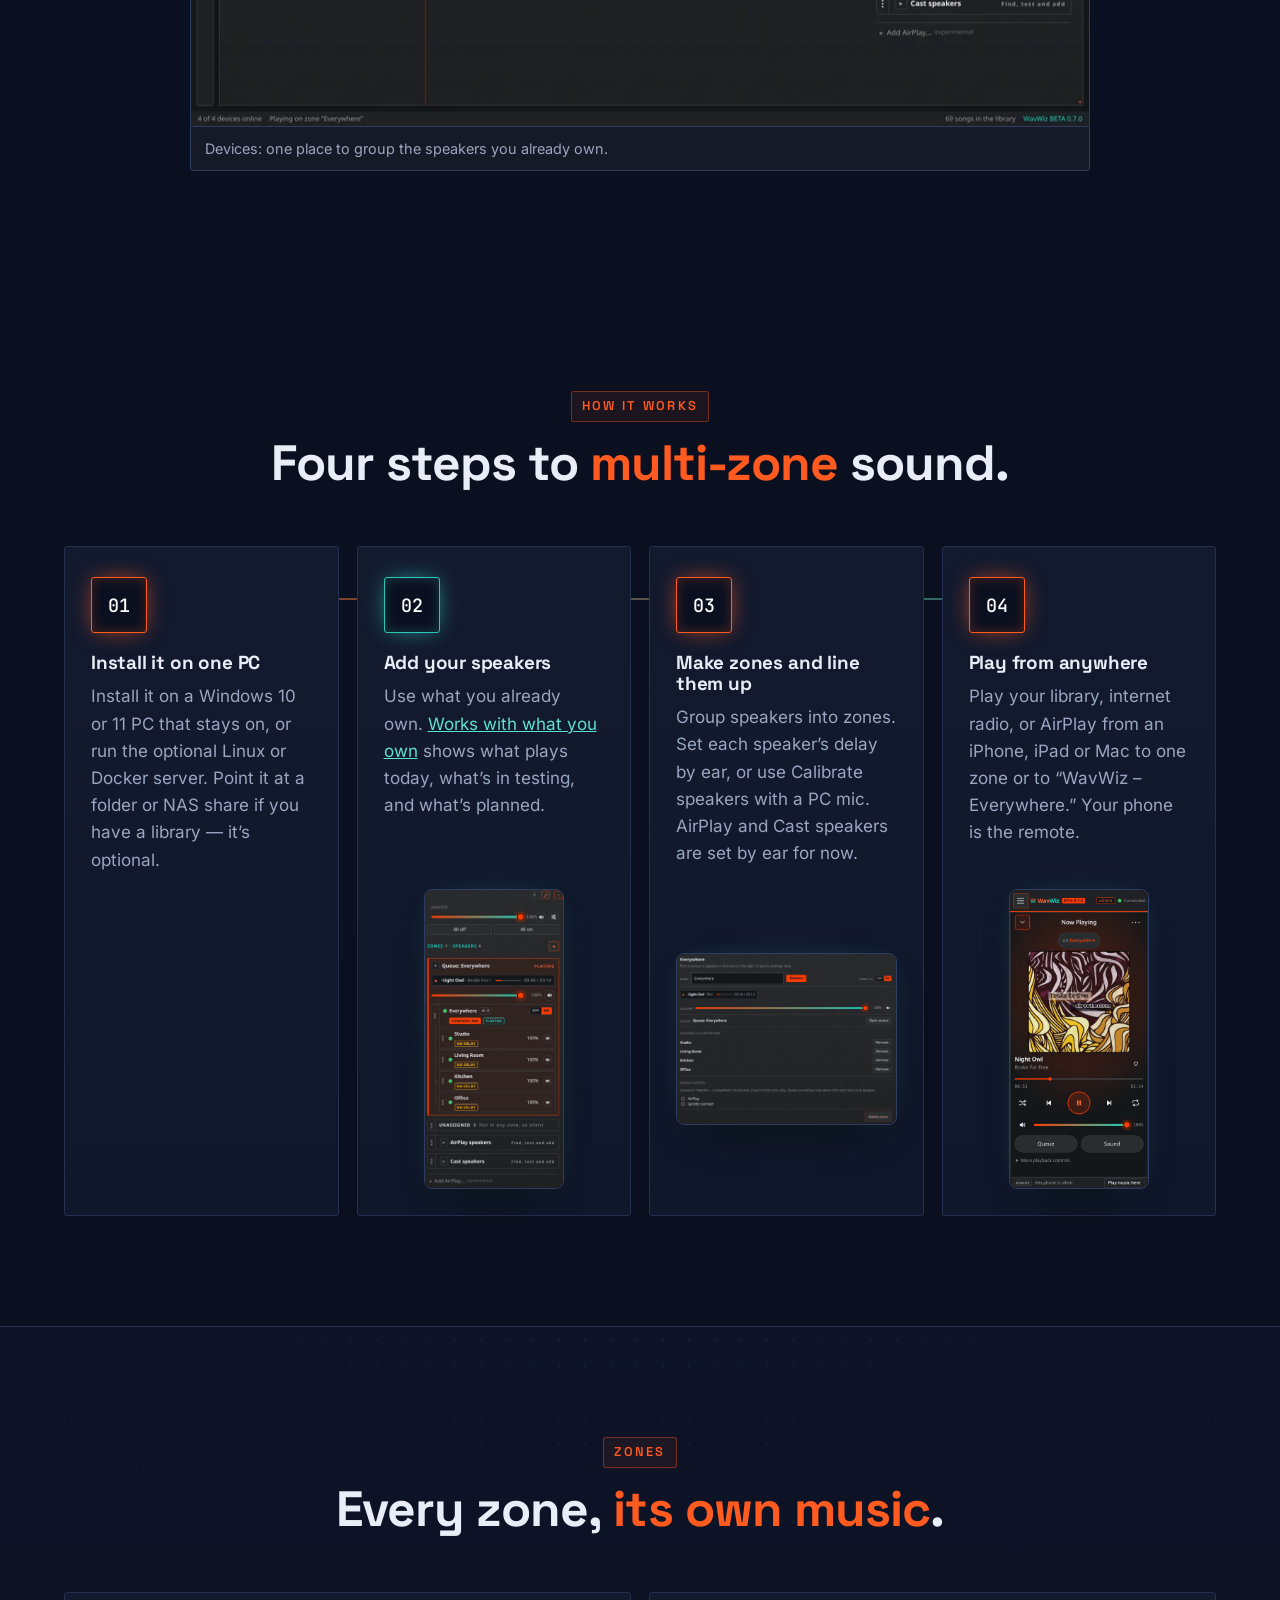
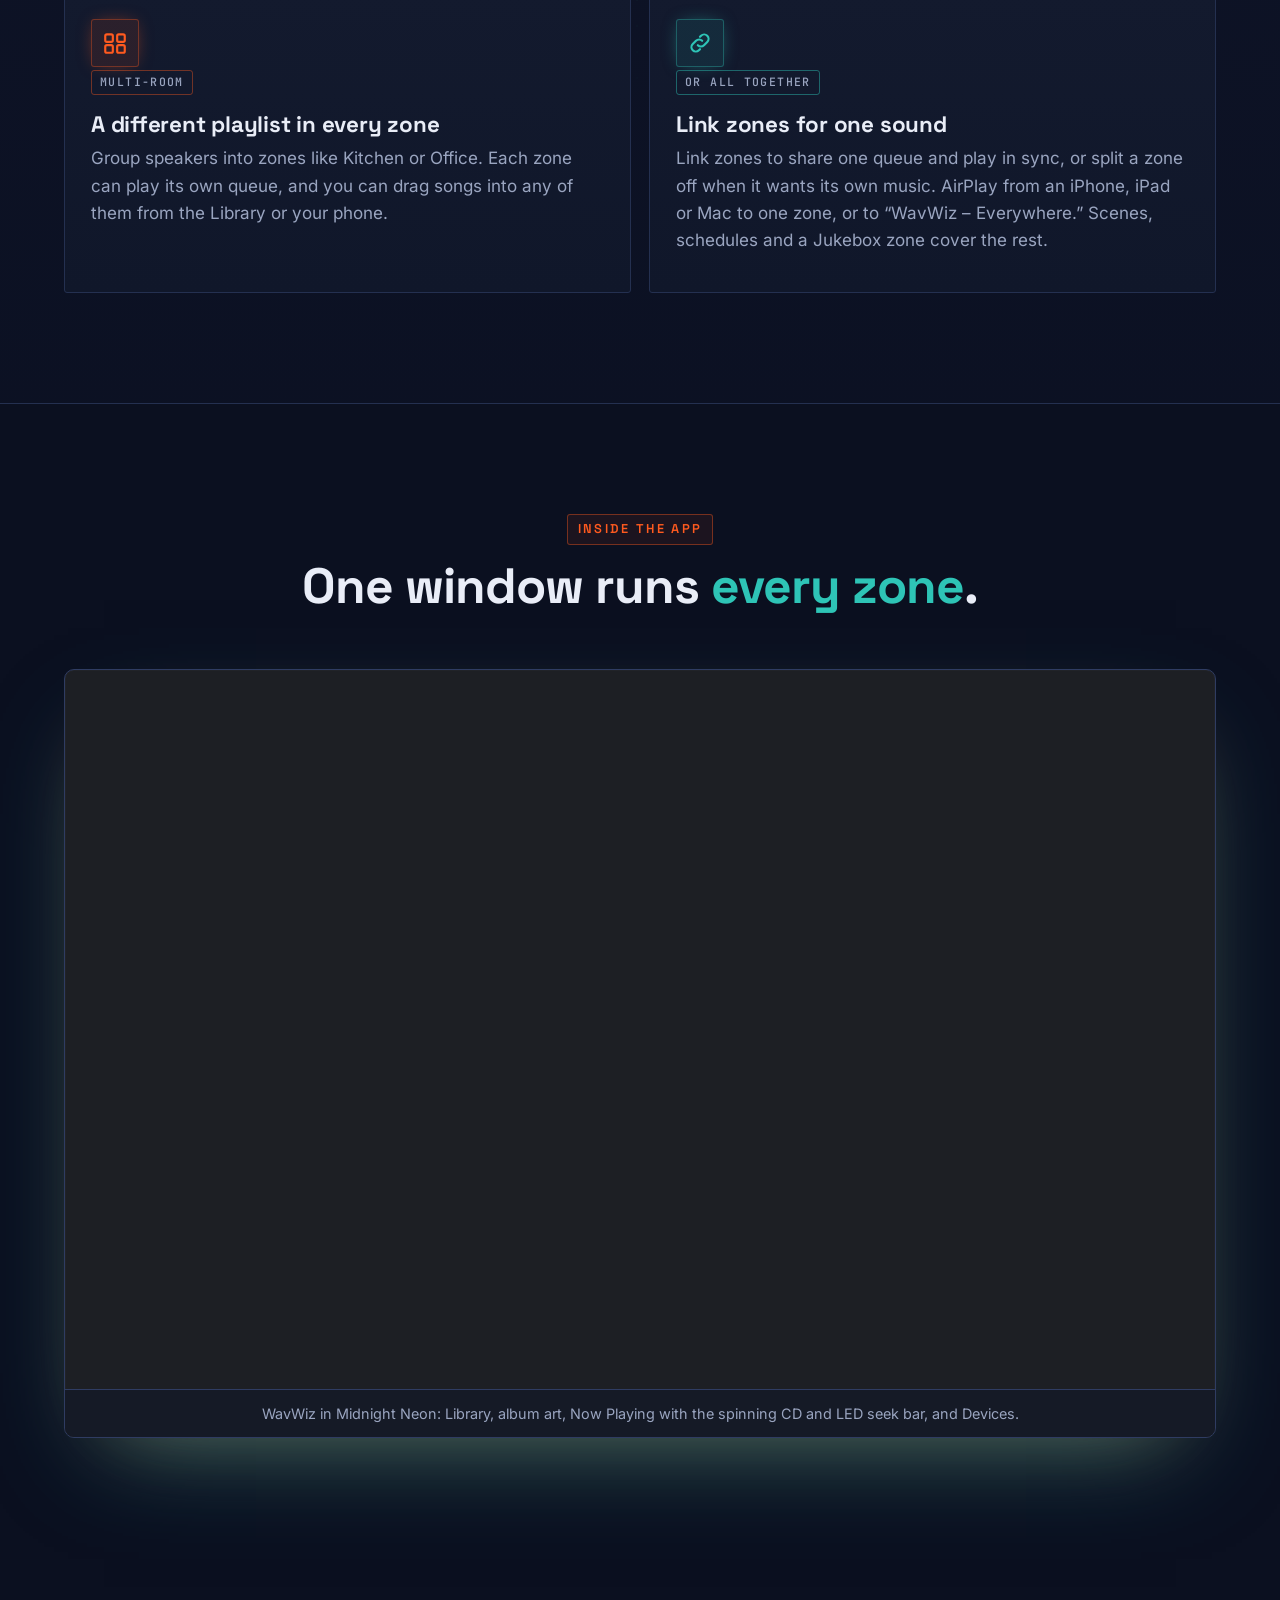
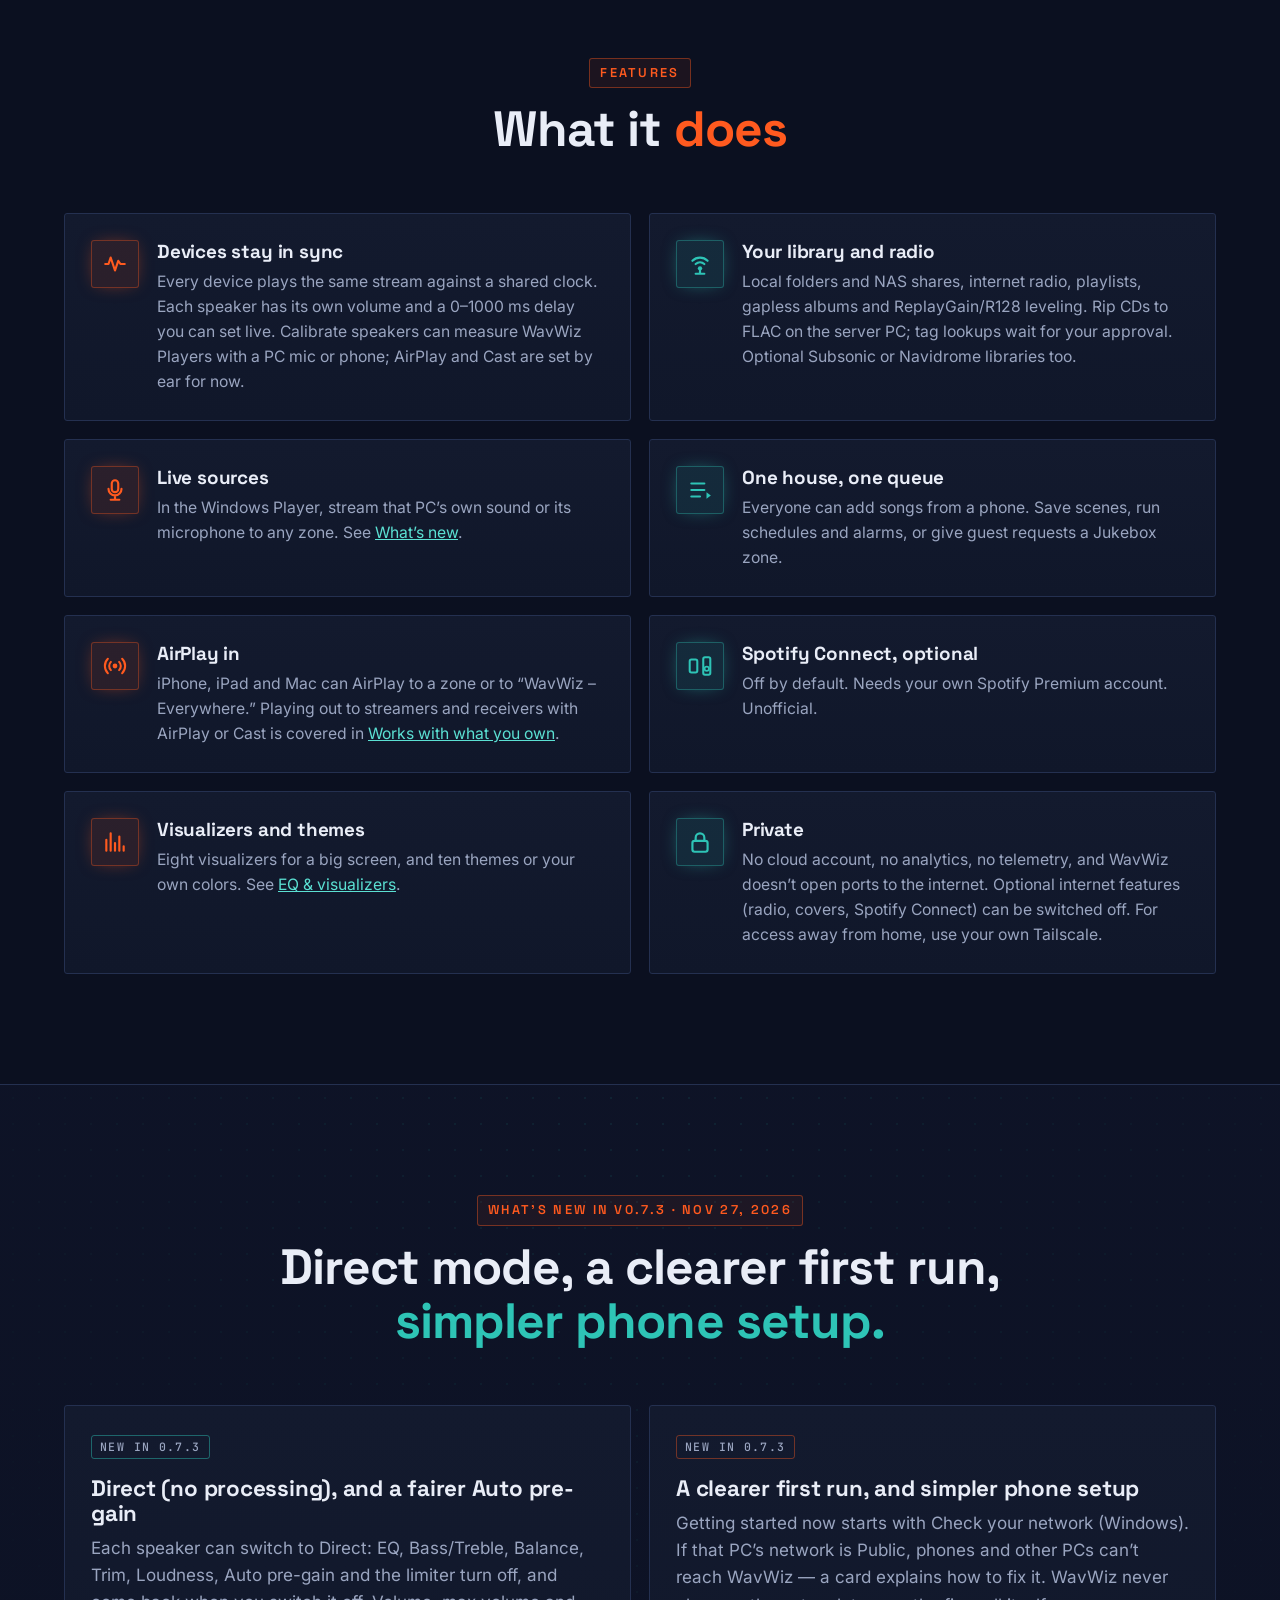
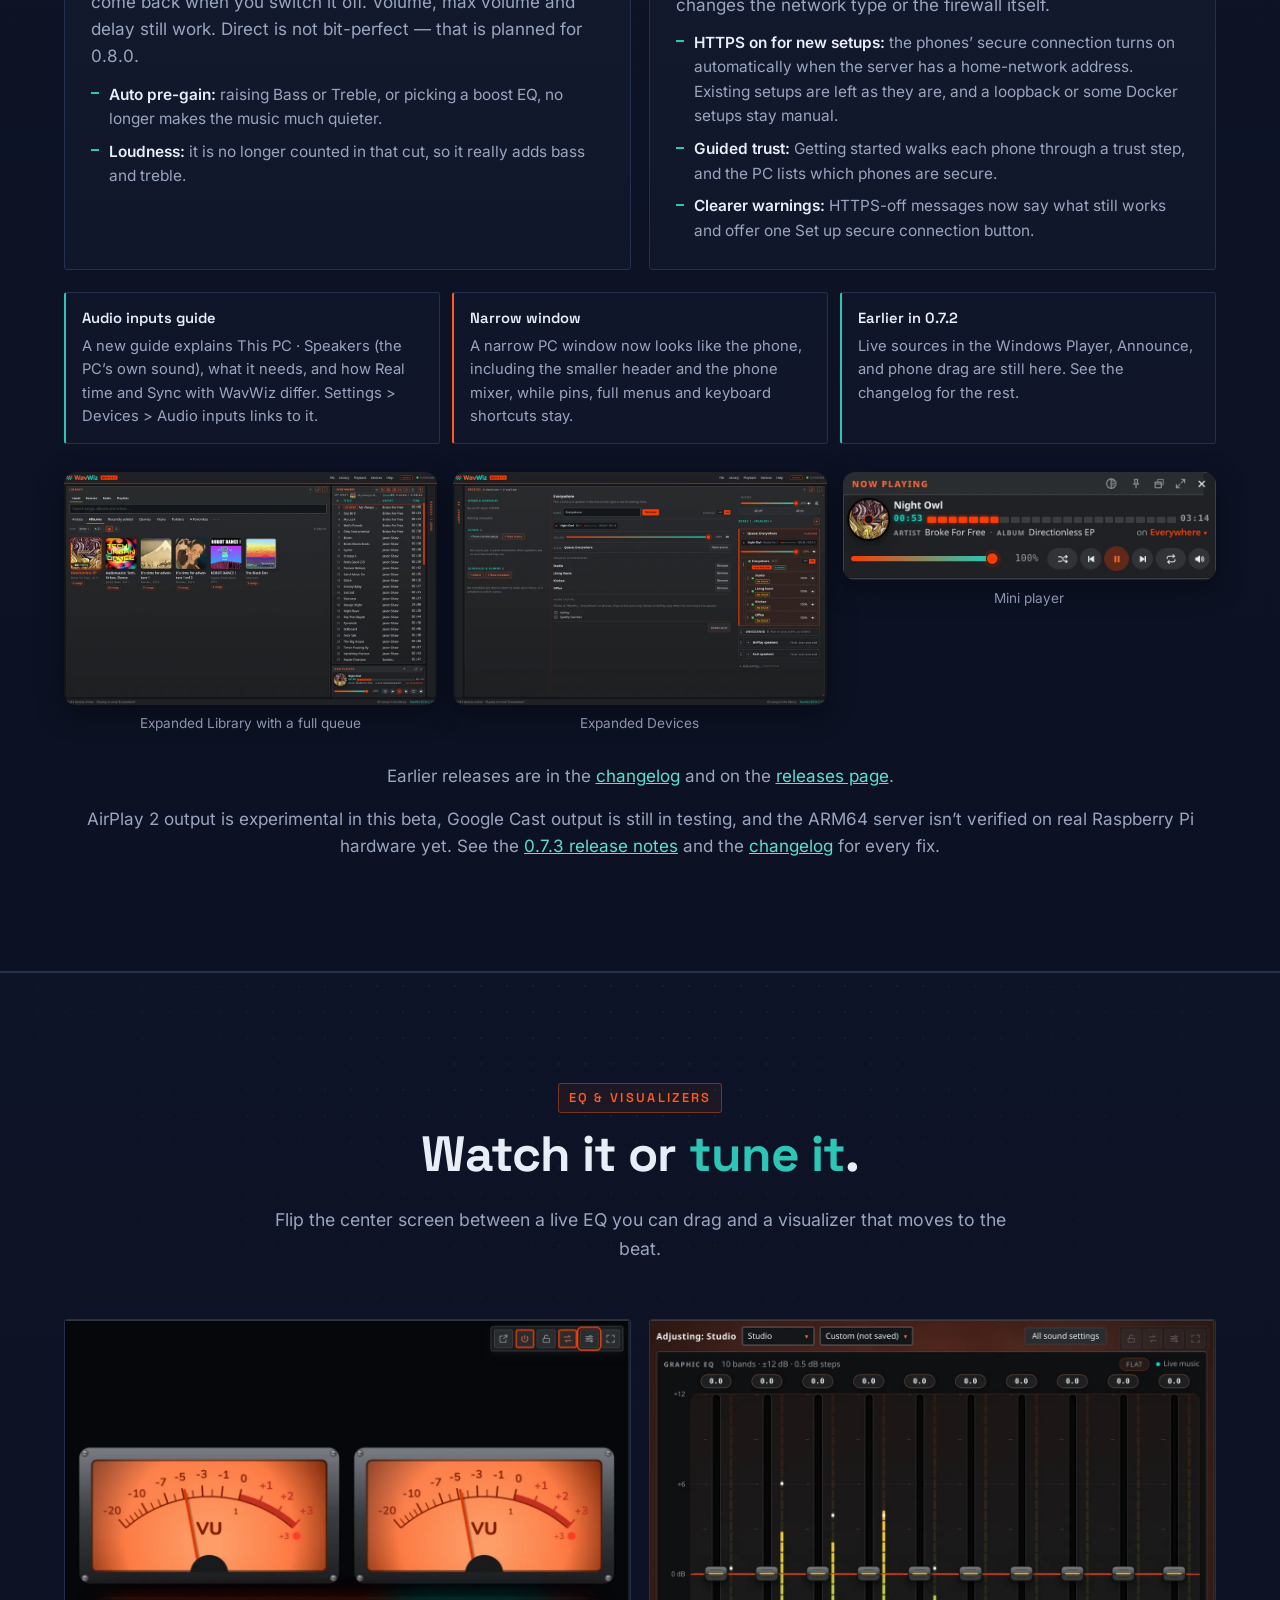
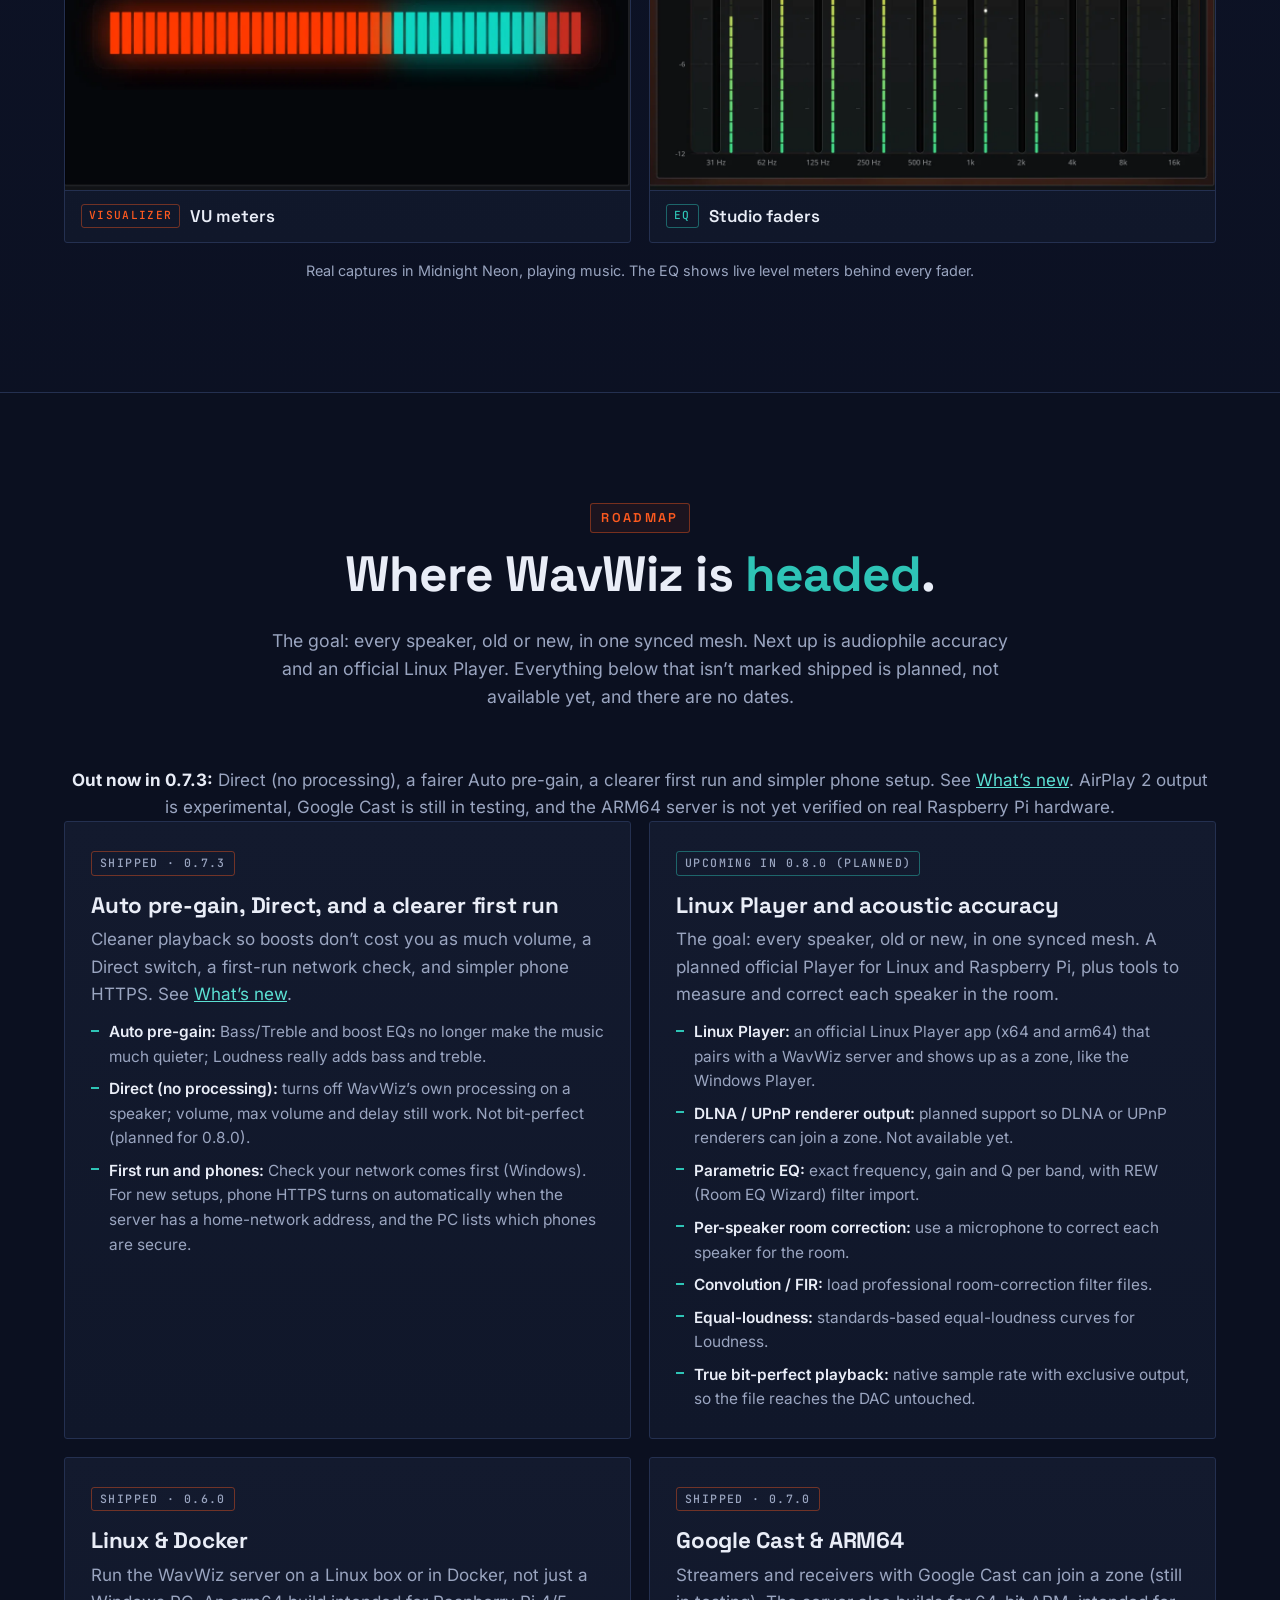
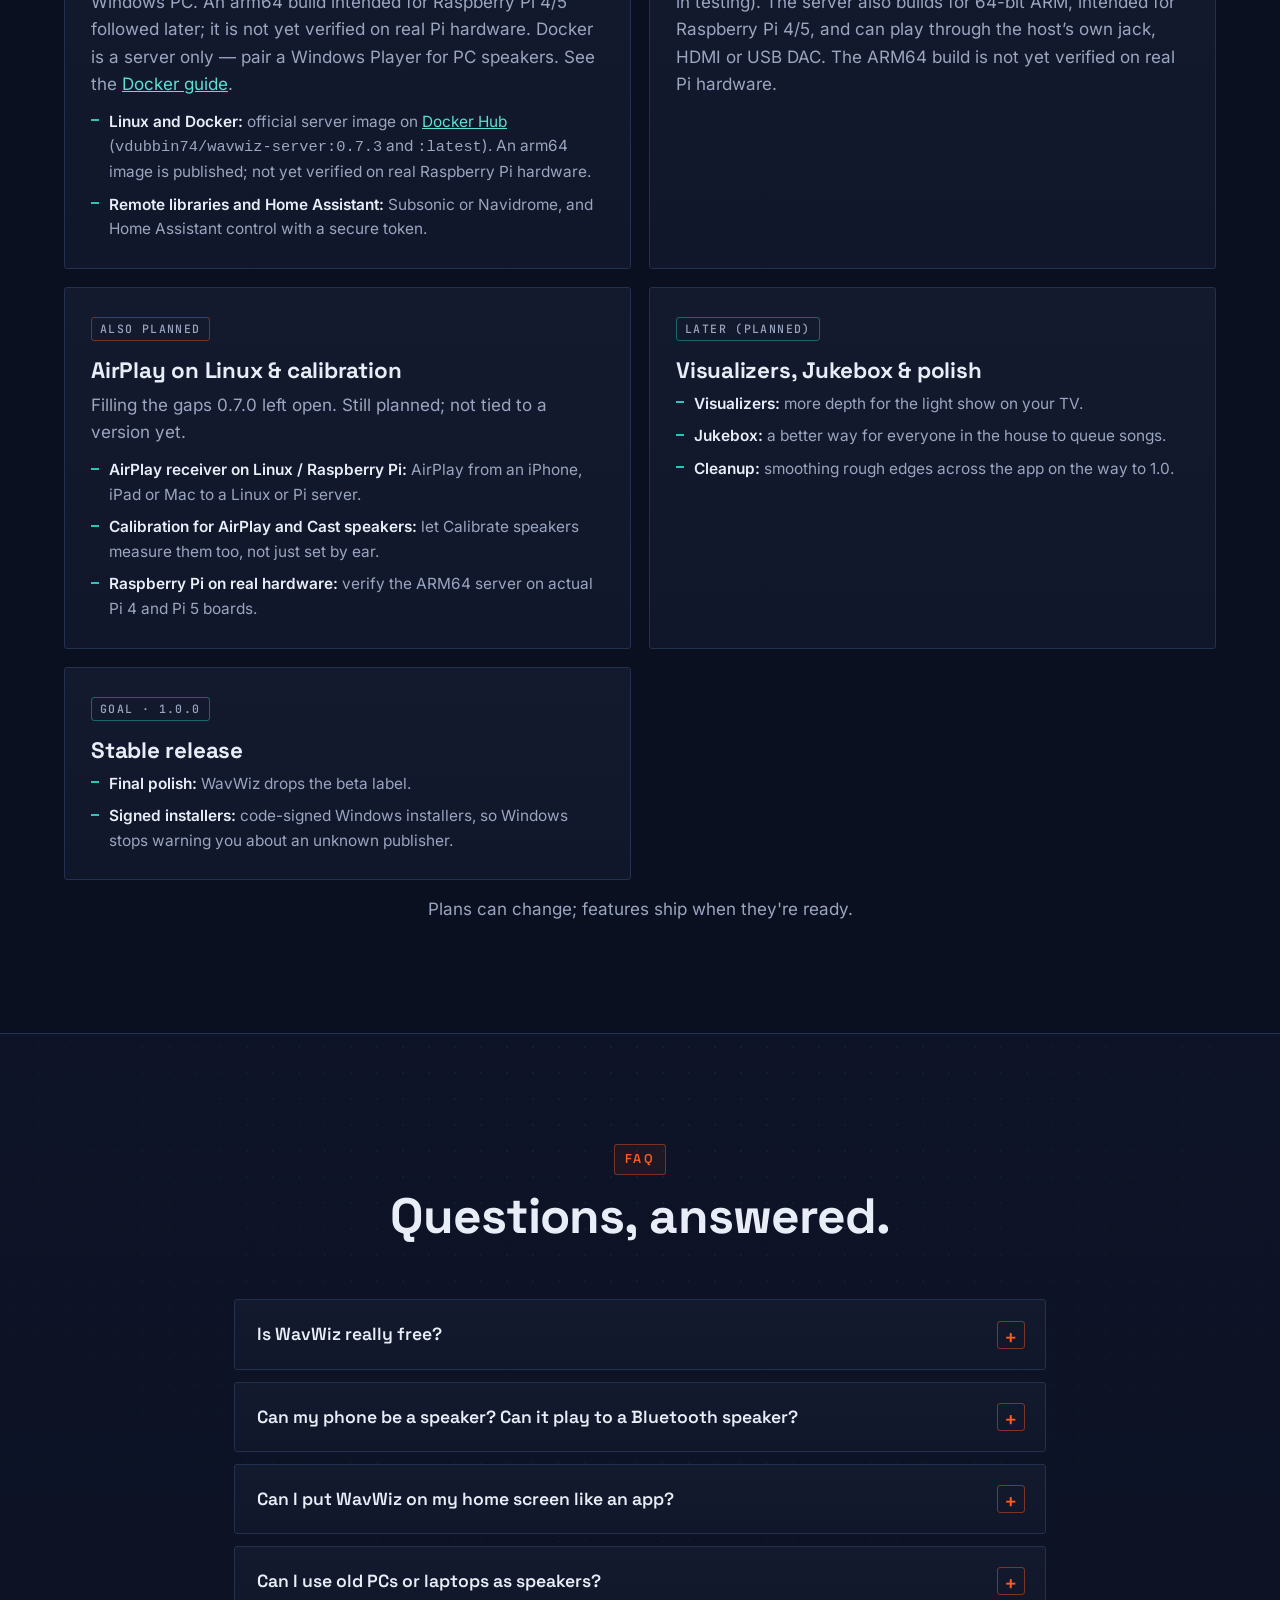
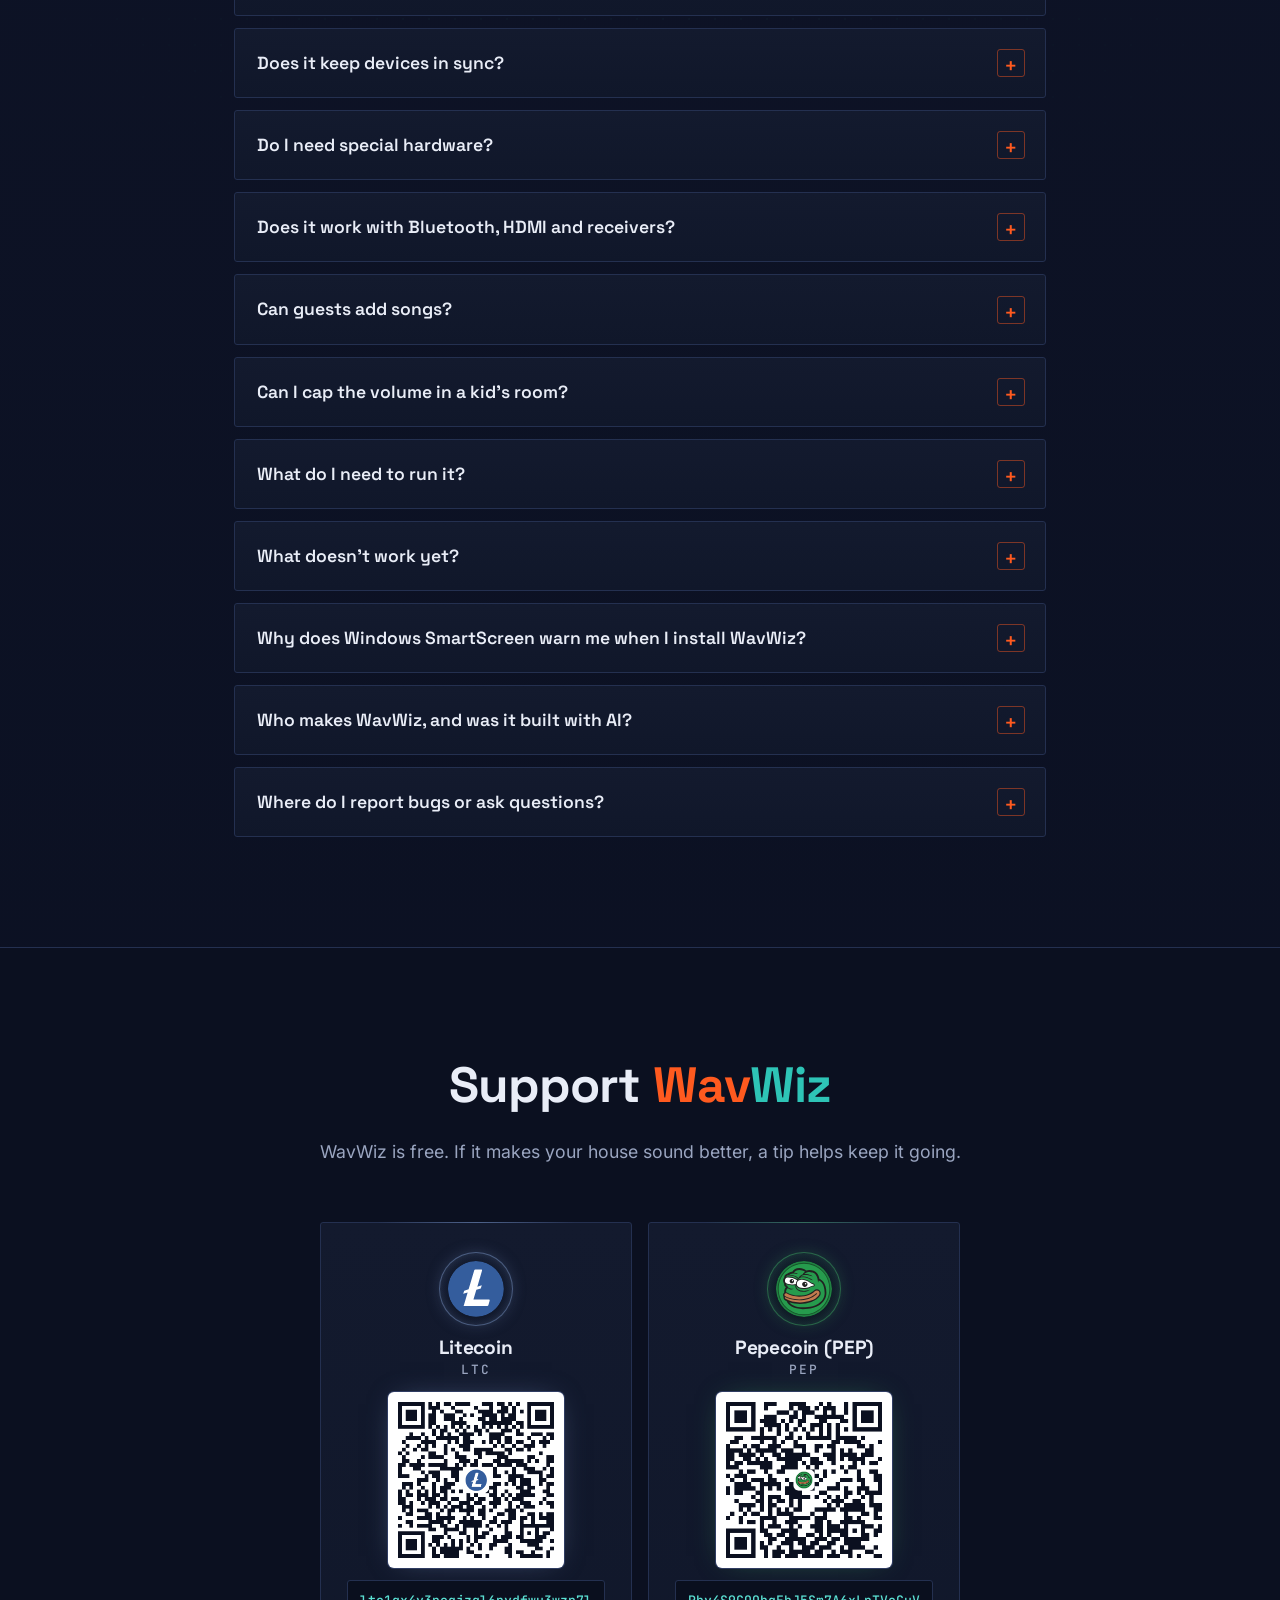
==== commit e33b98d2: "Site: Docker Hub 0.7.3 and latest are live Replace the 'image not on Docker Hub yet' wording with pu" ====
--- a/index.html
+++ b/index.html
@@ -34,7 +34,7 @@
 
   <link rel="preload" href="assets/fonts/space-grotesk-latin.woff2" as="font" type="font/woff2" crossorigin>
   <link rel="preload" href="assets/fonts/inter-latin.woff2" as="font" type="font/woff2" crossorigin>
-  <link rel="stylesheet" href="styles.css?v=074">
+  <link rel="stylesheet" href="styles.css?v=075">
   <script type="application/ld+json">
 {
     "@context": "https://schema.org",
@@ -70,7 +70,7 @@
         "@id": "https://wavwiz.com/#software",
         "name": "WavWiz",
         "url": "https://wavwiz.com/",
-        "description": "Multi-zone mesh audio wizardry, for gear old and new. WavWiz is a free, MIT-licensed multi-room music system. One mesh for every speaker you own. Run a Windows server (or an optional Linux/Docker server for amd64 or arm64; the arm64 build is intended for Raspberry Pi and not yet verified on real Pi hardware) and play through Windows Players or any modern browser on phones, tablets, Macs, Chromebooks and PCs. Streamers and receivers with AirPlay or Cast can join a zone: AirPlay 1 output works; AirPlay 2 output is experimental and off by default; Google Cast output, added in 0.7.0, is still in testing. HomePod and Apple TV are not supported. DLNA / UPnP renderer output is planned for 0.8.0 and is not available yet. An official Linux and Raspberry Pi Player is planned for 0.8.0. Local/NAS library, internet radio, Subsonic/Navidrome, AirPlay in, and live sources in the Windows Player. No cloud account, no telemetry.",
+        "description": "Multi-zone mesh audio wizardry, for gear old and new. WavWiz is a free, MIT-licensed multi-room music system. One mesh for every speaker you own. Run a Windows server (or an optional Linux/Docker server; an arm64 image is published, and is not yet verified on real Raspberry Pi hardware) and play through Windows Players or any modern browser on phones, tablets, Macs, Chromebooks and PCs. Streamers and receivers with AirPlay or Cast can join a zone: AirPlay 1 output works; AirPlay 2 output is experimental and off by default; Google Cast output, added in 0.7.0, is still in testing. HomePod and Apple TV are not supported. DLNA / UPnP renderer output is planned for 0.8.0 and is not available yet. An official Linux and Raspberry Pi Player is planned for 0.8.0. Local/NAS library, internet radio, Subsonic/Navidrome, AirPlay in, and live sources in the Windows Player. No cloud account, no telemetry.",
         "applicationCategory": "MultimediaApplication",
         "applicationSubCategory": "Multi-zone audio",
         "operatingSystem": "Windows 10, Windows 11",
@@ -103,7 +103,7 @@
           "Scenes, schedules, alarms and guest Jukebox",
           "Optional Home Assistant control via REST (custom component not on HACS)",
           "Optional unofficial Spotify Connect (off by default; Premium required)",
-          "Optional Linux/Docker server for amd64 and arm64 (arm64 intended for Raspberry Pi 4/5, not yet verified on real Pi hardware); plays through the host sound card or headless; no AirPlay receiver or AirPlay 2 output",
+          "Optional Linux/Docker server (tags 0.7.3 and latest; an arm64 image is published, not yet verified on real Raspberry Pi hardware); plays through the host sound card or headless; no AirPlay receiver or AirPlay 2 output",
           "MIT licensed; no cloud account; no telemetry"
         ],
         "sameAs": [
@@ -201,7 +201,7 @@
             "name": "What do I need to run it?",
             "acceptedAnswer": {
               "@type": "Answer",
-              "text": "The server needs a 64-bit Windows 10 (October 2018 Update or newer) or Windows 11 PC that stays on, and everything else comes in the installer. Speakers need WavWiz Player on Windows or any modern browser on the same home network."
+              "text": "The server needs a 64-bit Windows 10 (October 2018 Update or newer) or Windows 11 PC that stays on, and everything else comes in the installer. You can also run the optional Linux or Docker server (vdubbin74/wavwiz-server:0.7.3 or :latest; an arm64 image is published, not yet verified on real Raspberry Pi hardware). Speakers need WavWiz Player on Windows or any modern browser on the same home network."
             }
           },
           {
@@ -961,7 +961,7 @@
             <h3 id="rm-060">Linux &amp; Docker</h3>
             <p>Run the WavWiz server on a Linux box or in Docker, not just a Windows PC. An arm64 build intended for Raspberry Pi 4/5 followed later; it is not yet verified on real Pi hardware. Docker is a server only &mdash; pair a Windows Player for PC speakers. See the <a href="https://github.com/vdubbin74/WavWiz/blob/main/docs/DOCKER.md" target="_blank" rel="noopener">Docker guide</a>.</p>
             <ul class="spot-list">
-              <li><b>Linux and Docker:</b> official server image on <a href="https://hub.docker.com/r/vdubbin74/wavwiz-server">Docker Hub</a> (<code>vdubbin74/wavwiz-server:0.7.2</code> and <code>:latest</code>, amd64 + arm64). The 0.7.3 image is not on Docker Hub yet; 0.7.3 Linux tarballs are in the <a href="https://github.com/vdubbin74/WavWiz/releases/tag/v0.7.3">release</a>.</li>
+              <li><b>Linux and Docker:</b> official server image on <a href="https://hub.docker.com/r/vdubbin74/wavwiz-server">Docker Hub</a> (<code>vdubbin74/wavwiz-server:0.7.3</code> and <code>:latest</code>). An arm64 image is published; not yet verified on real Raspberry Pi hardware.</li>
               <li><b>Remote libraries and Home Assistant:</b> Subsonic or Navidrome, and Home Assistant control with a secure token.</li>
             </ul>
           </article>
@@ -1048,7 +1048,7 @@
           </details>
           <details class="card reveal">
             <summary>What do I need to run it?</summary>
-            <p>The server needs a 64-bit Windows 10 (October 2018 Update or newer) or Windows 11 PC that stays on, and everything else comes in the installer. Speakers need WavWiz Player on Windows or any modern browser on the same home network.</p>
+            <p>The server needs a 64-bit Windows 10 (October 2018 Update or newer) or Windows 11 PC that stays on, and everything else comes in the installer. You can also run the optional Linux or Docker server (<code>vdubbin74/wavwiz-server:0.7.3</code> or <code>:latest</code>; an arm64 image is published, not yet verified on real Raspberry Pi hardware). Speakers need WavWiz Player on Windows or any modern browser on the same home network.</p>
           </details>
           <details class="card reveal">
             <summary>What doesn't work yet?</summary>
@@ -1112,7 +1112,7 @@
             </a>
           <p class="hero-links"><span class="hero-fact">v<span data-ver>0.7.3</span> Beta</span><span aria-hidden="true">·</span><span>Released <span data-reldate>Nov 27, 2026</span></span><span aria-hidden="true">·</span><a href="https://github.com/vdubbin74/WavWiz/releases/tag/v0.7.3" target="_blank" rel="noopener">Release notes</a><span aria-hidden="true">·</span><a href="https://github.com/vdubbin74/WavWiz" target="_blank" rel="noopener">Source on GitHub</a></p>
           <p class="get-note">Windows installer: <a href="https://github.com/vdubbin74/WavWiz/releases/download/v0.7.3/WavWiz-Setup-0.7.3.exe">WavWiz-Setup-0.7.3.exe</a> (105,079,195 bytes).<br>SHA-256: <code>4614B9724B4249B926157B1C966B71717E93080A74A784DF5C794B79E62E2B81</code></p>
-          <p class="get-note">Linux server: <a href="https://github.com/vdubbin74/WavWiz/releases/download/v0.7.3/wavwiz-server-0.7.3-linux-x64.tar.gz">linux-x64</a> or <a href="https://github.com/vdubbin74/WavWiz/releases/download/v0.7.3/wavwiz-server-0.7.3-linux-arm64.tar.gz">linux-arm64</a> (for Raspberry Pi 4/5; not yet verified on real Pi hardware).<br>Docker Hub still has <code>vdubbin74/wavwiz-server:0.7.2</code> and <code>:latest</code> (amd64 + arm64); the 0.7.3 image is not published there yet. Checksums: <a href="https://github.com/vdubbin74/WavWiz/releases/download/v0.7.3/SHA256SUMS.txt">SHA256SUMS.txt</a>.</p>
+          <p class="get-note">Linux server: <a href="https://github.com/vdubbin74/WavWiz/releases/download/v0.7.3/wavwiz-server-0.7.3-linux-x64.tar.gz">linux-x64</a> or <a href="https://github.com/vdubbin74/WavWiz/releases/download/v0.7.3/wavwiz-server-0.7.3-linux-arm64.tar.gz">linux-arm64</a> (not yet verified on real Raspberry Pi hardware).<br>Docker: <code>docker pull vdubbin74/wavwiz-server:0.7.3</code> or <code>:latest</code>. Compose: <code>image: docker.io/vdubbin74/wavwiz-server:0.7.3</code>. An arm64 image is published; not yet verified on real Raspberry Pi hardware. See the <a href="https://github.com/vdubbin74/WavWiz/blob/main/docs/DOCKER.md" target="_blank" rel="noopener">Docker guide</a>. Checksums: <a href="https://github.com/vdubbin74/WavWiz/releases/download/v0.7.3/SHA256SUMS.txt">SHA256SUMS.txt</a>.</p>
         </div>
         <ul class="card get-req reveal">
           <li><b>Server PC:</b> 64-bit Windows 10 (October 2018 Update or newer) or Windows 11, on a PC that stays on. Admin rights to install. Everything else comes in the installer.</li>
@@ -1153,6 +1153,6 @@
   </footer>
 
   <script src="assets/vendor/qrcode.js"></script>
-  <script src="script.js?v=074"></script>
+  <script src="script.js?v=075"></script>
 </body>
 </html>
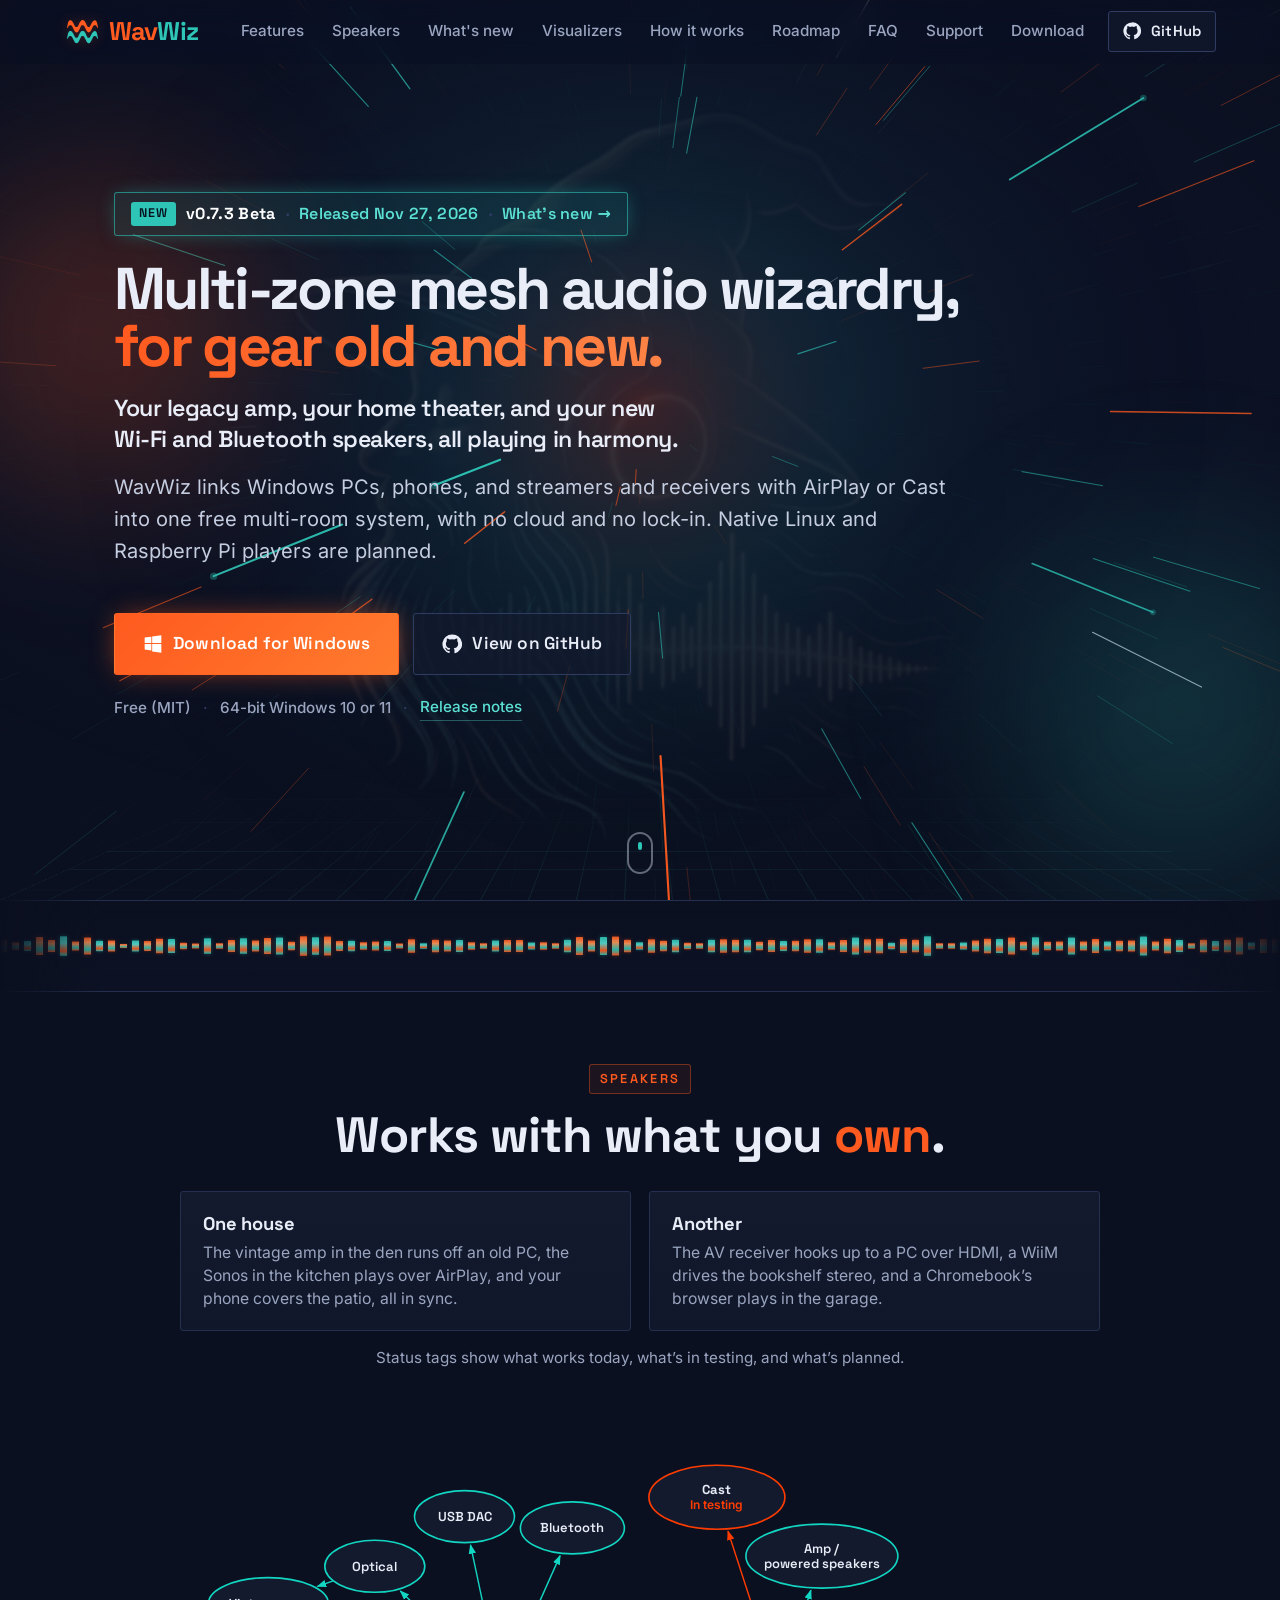
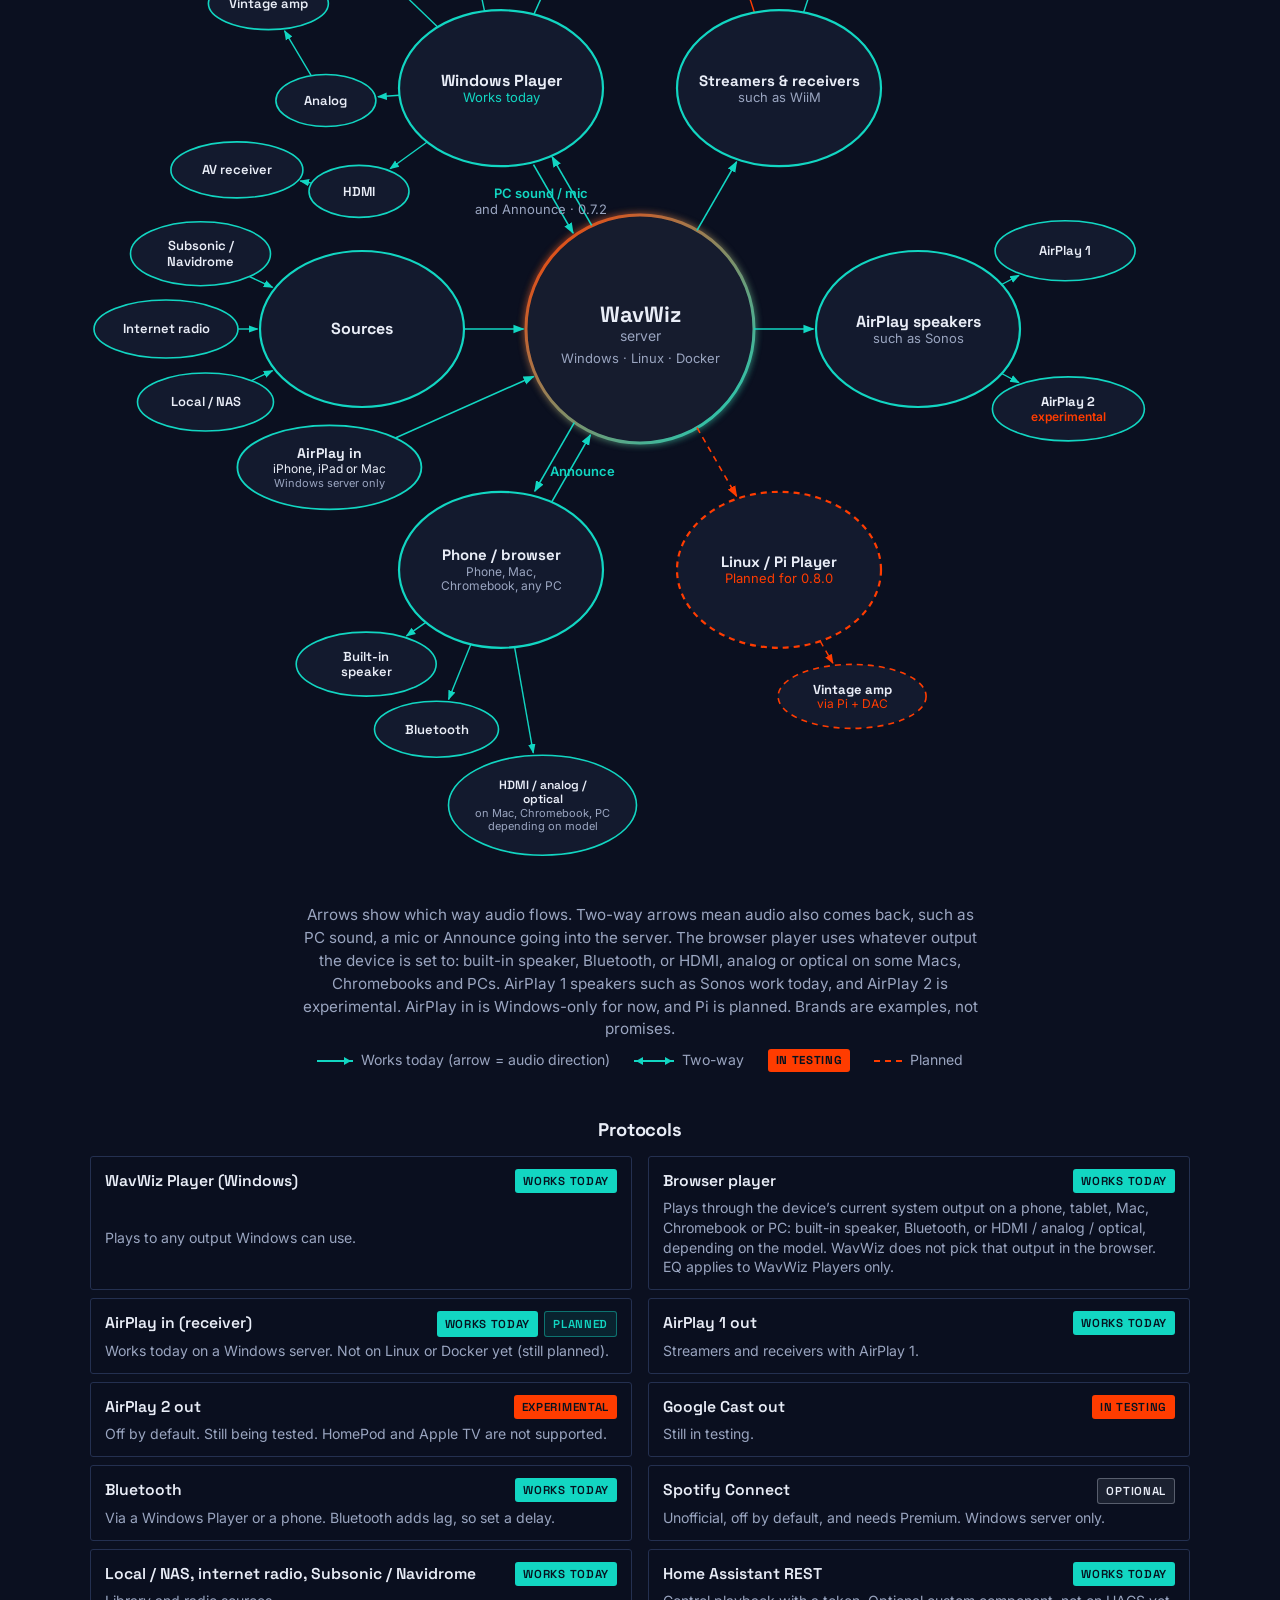
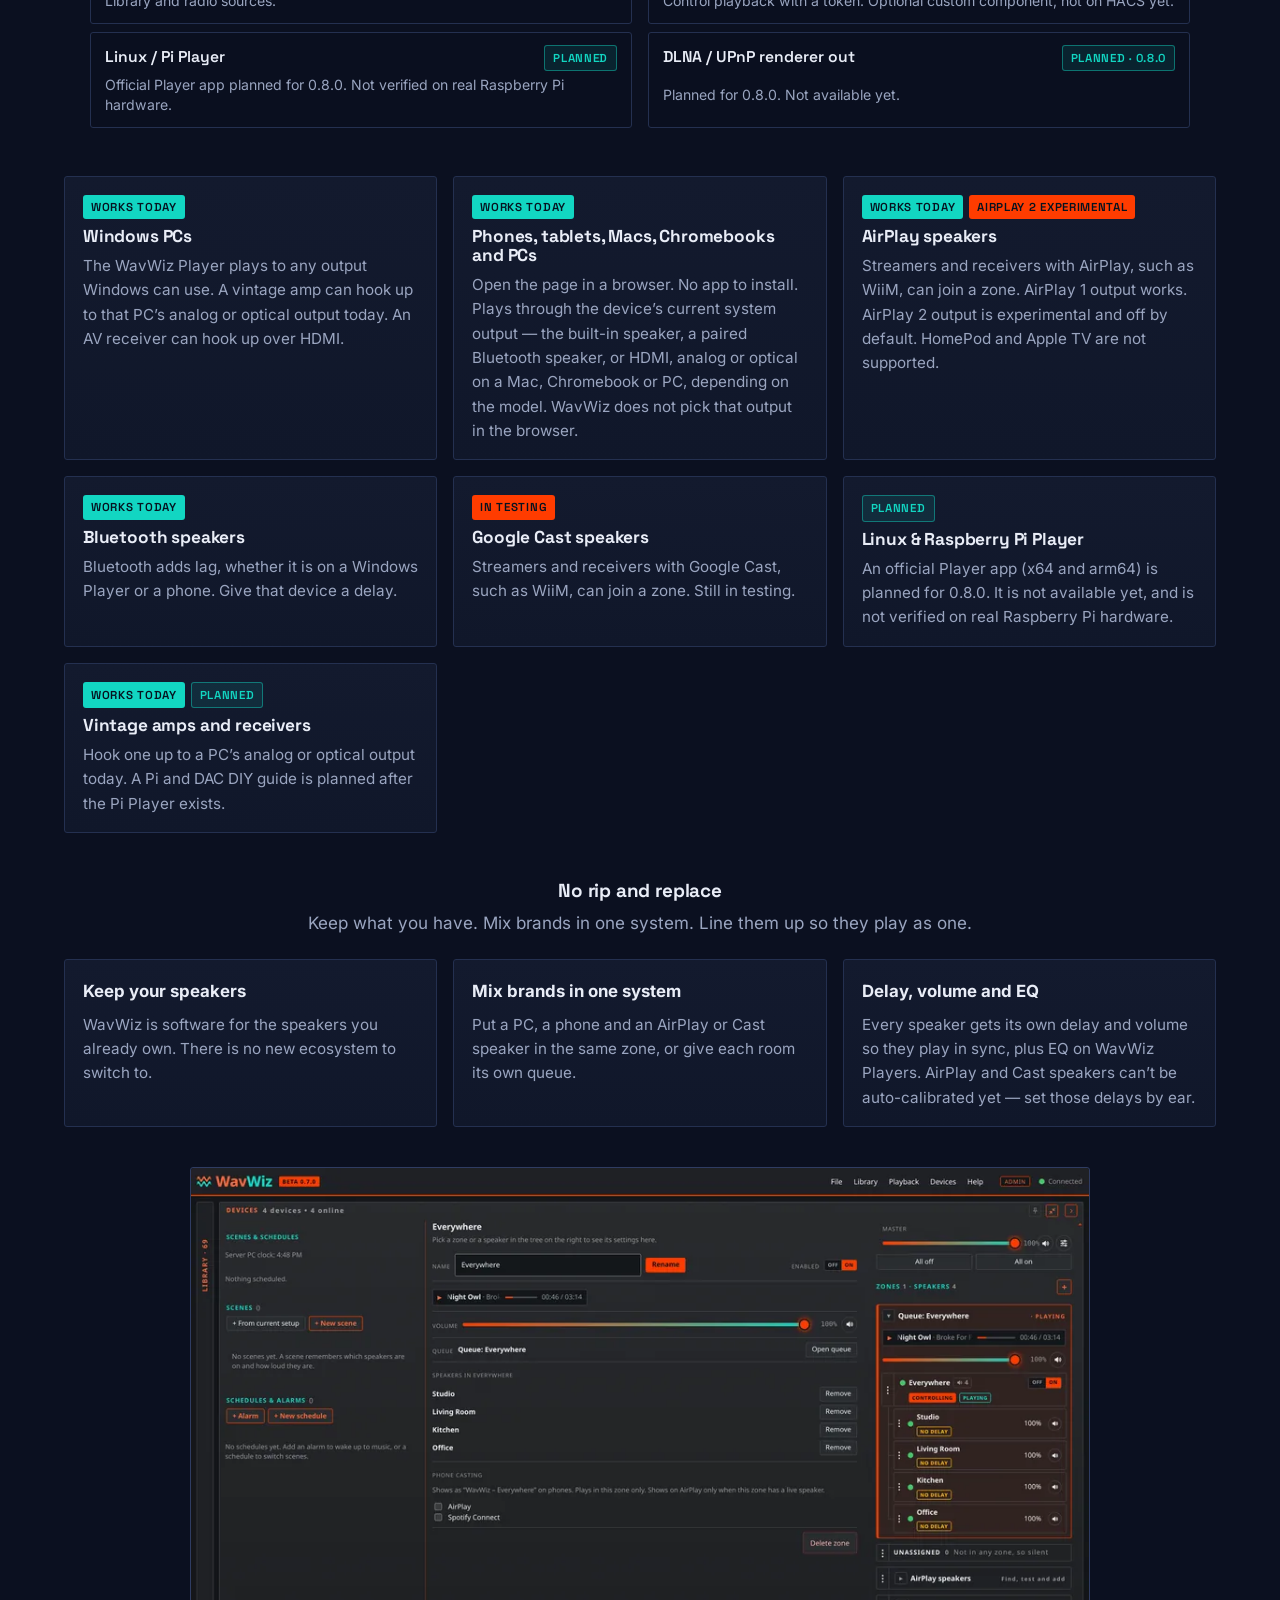
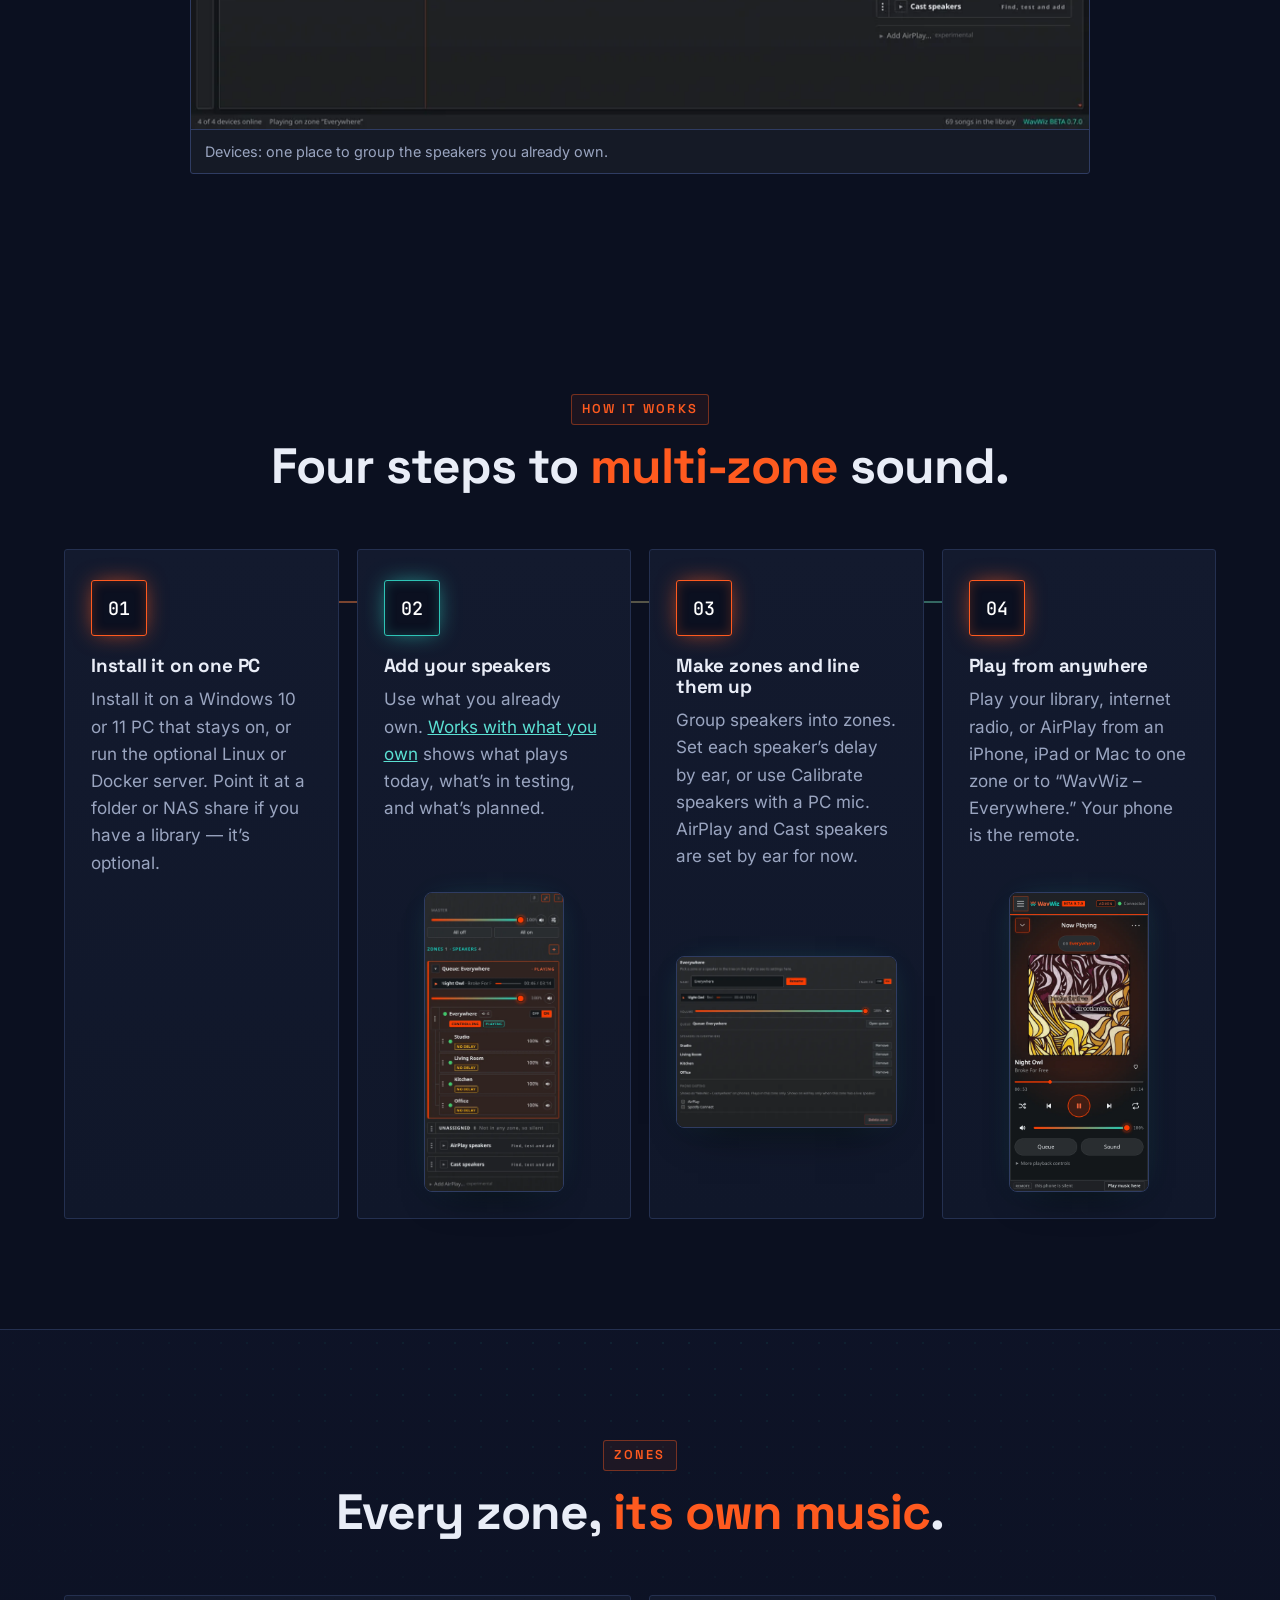
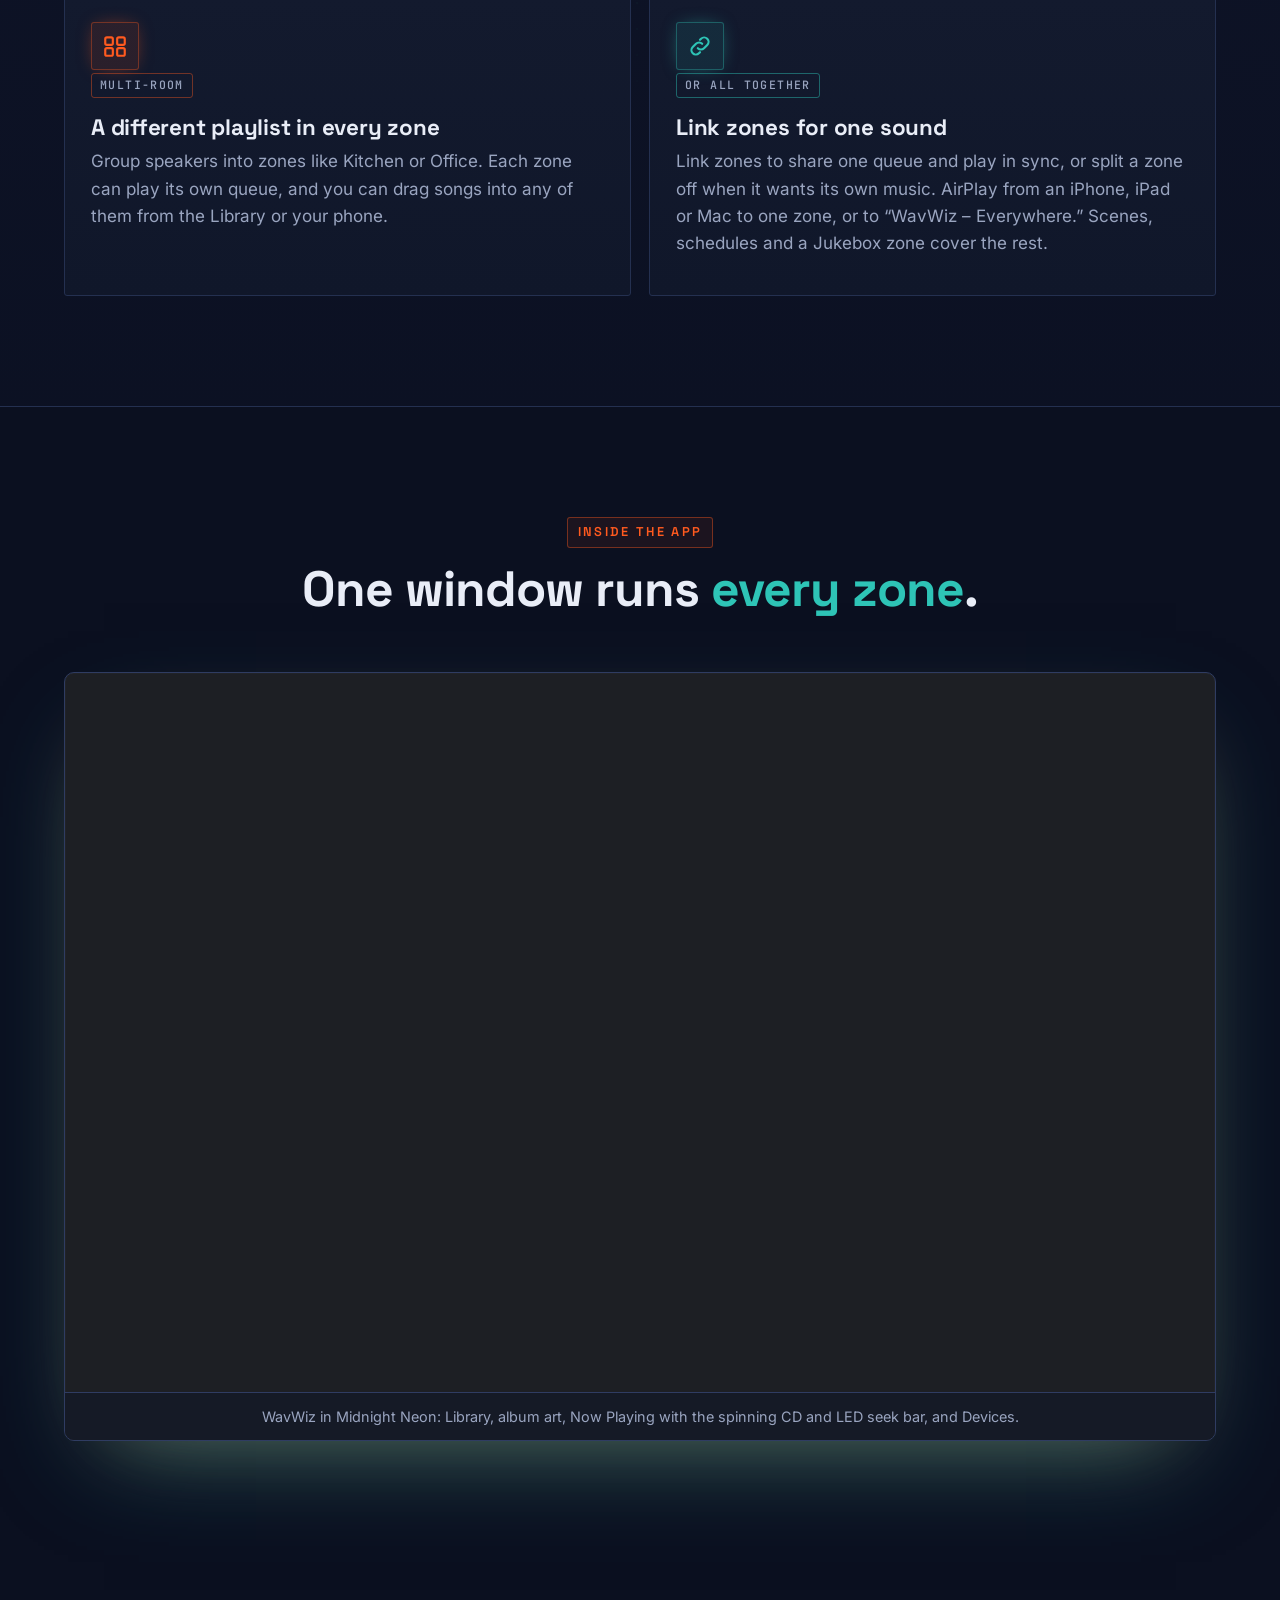
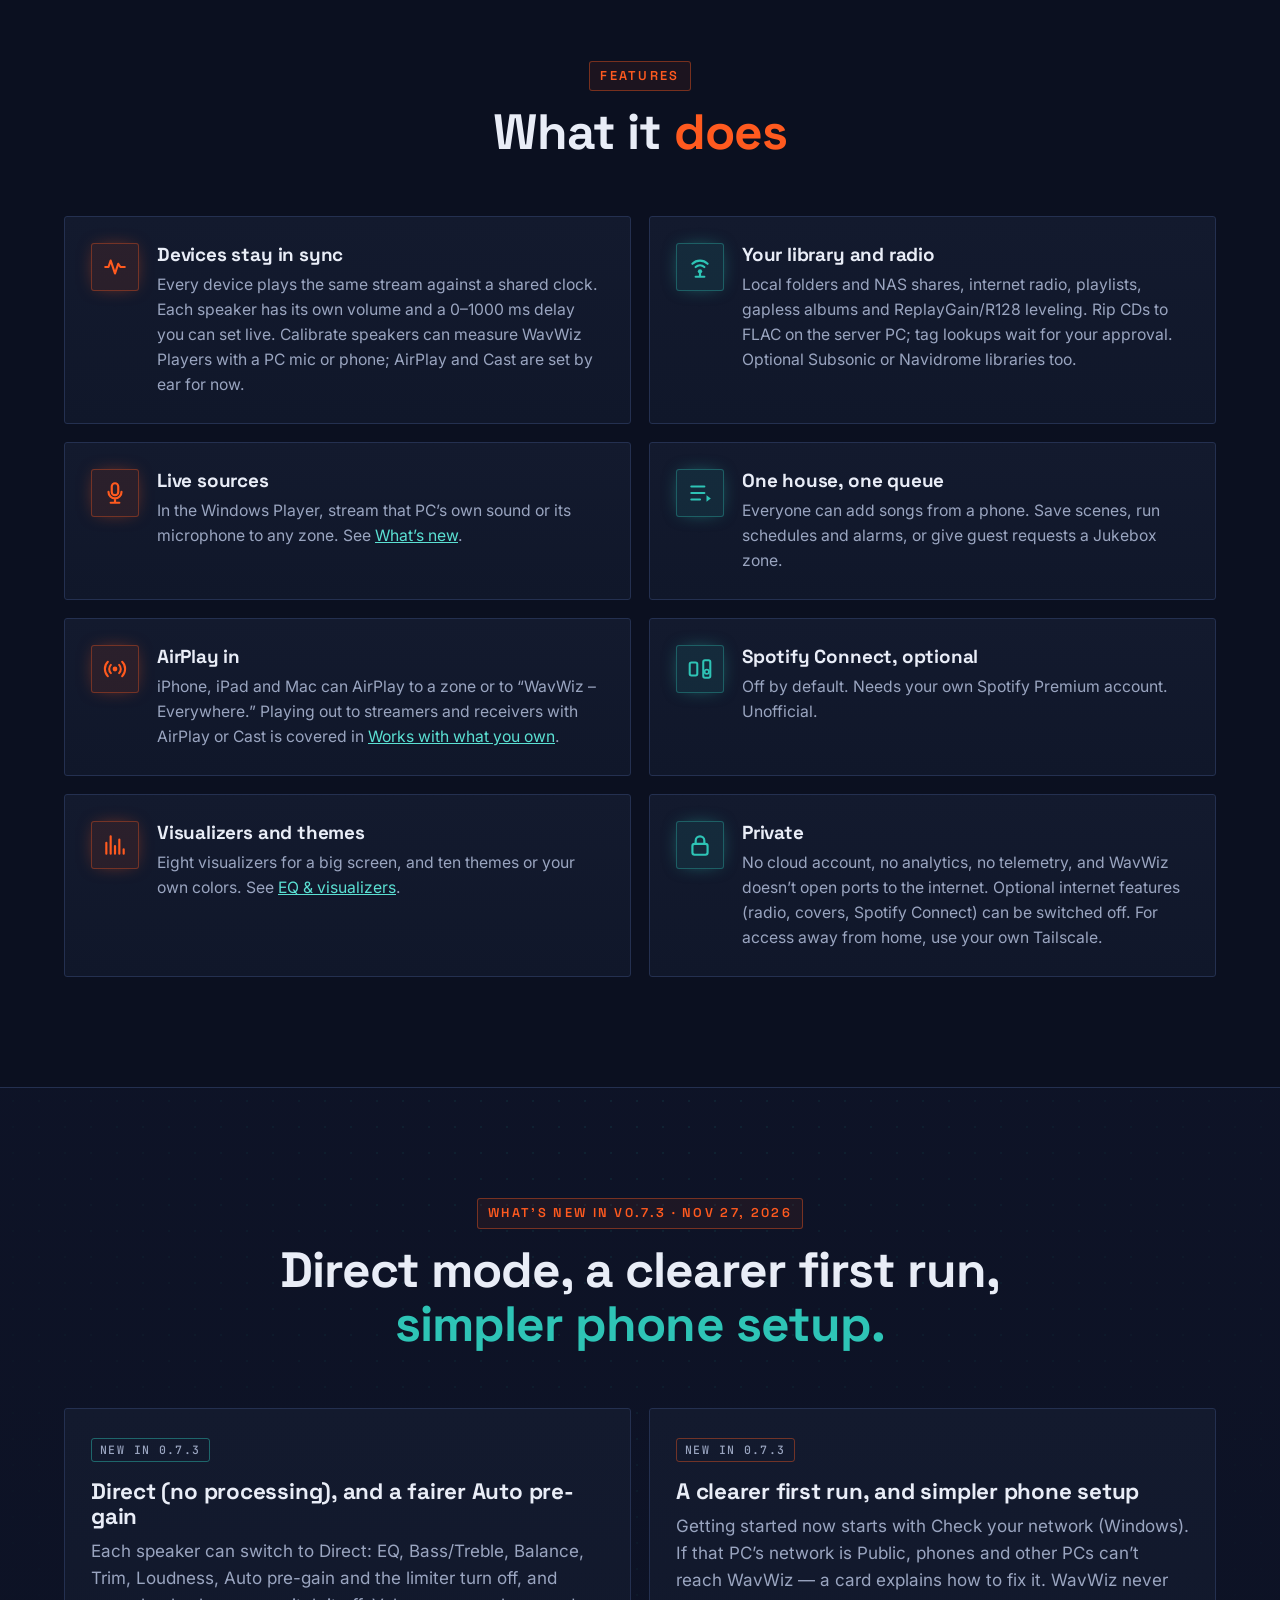
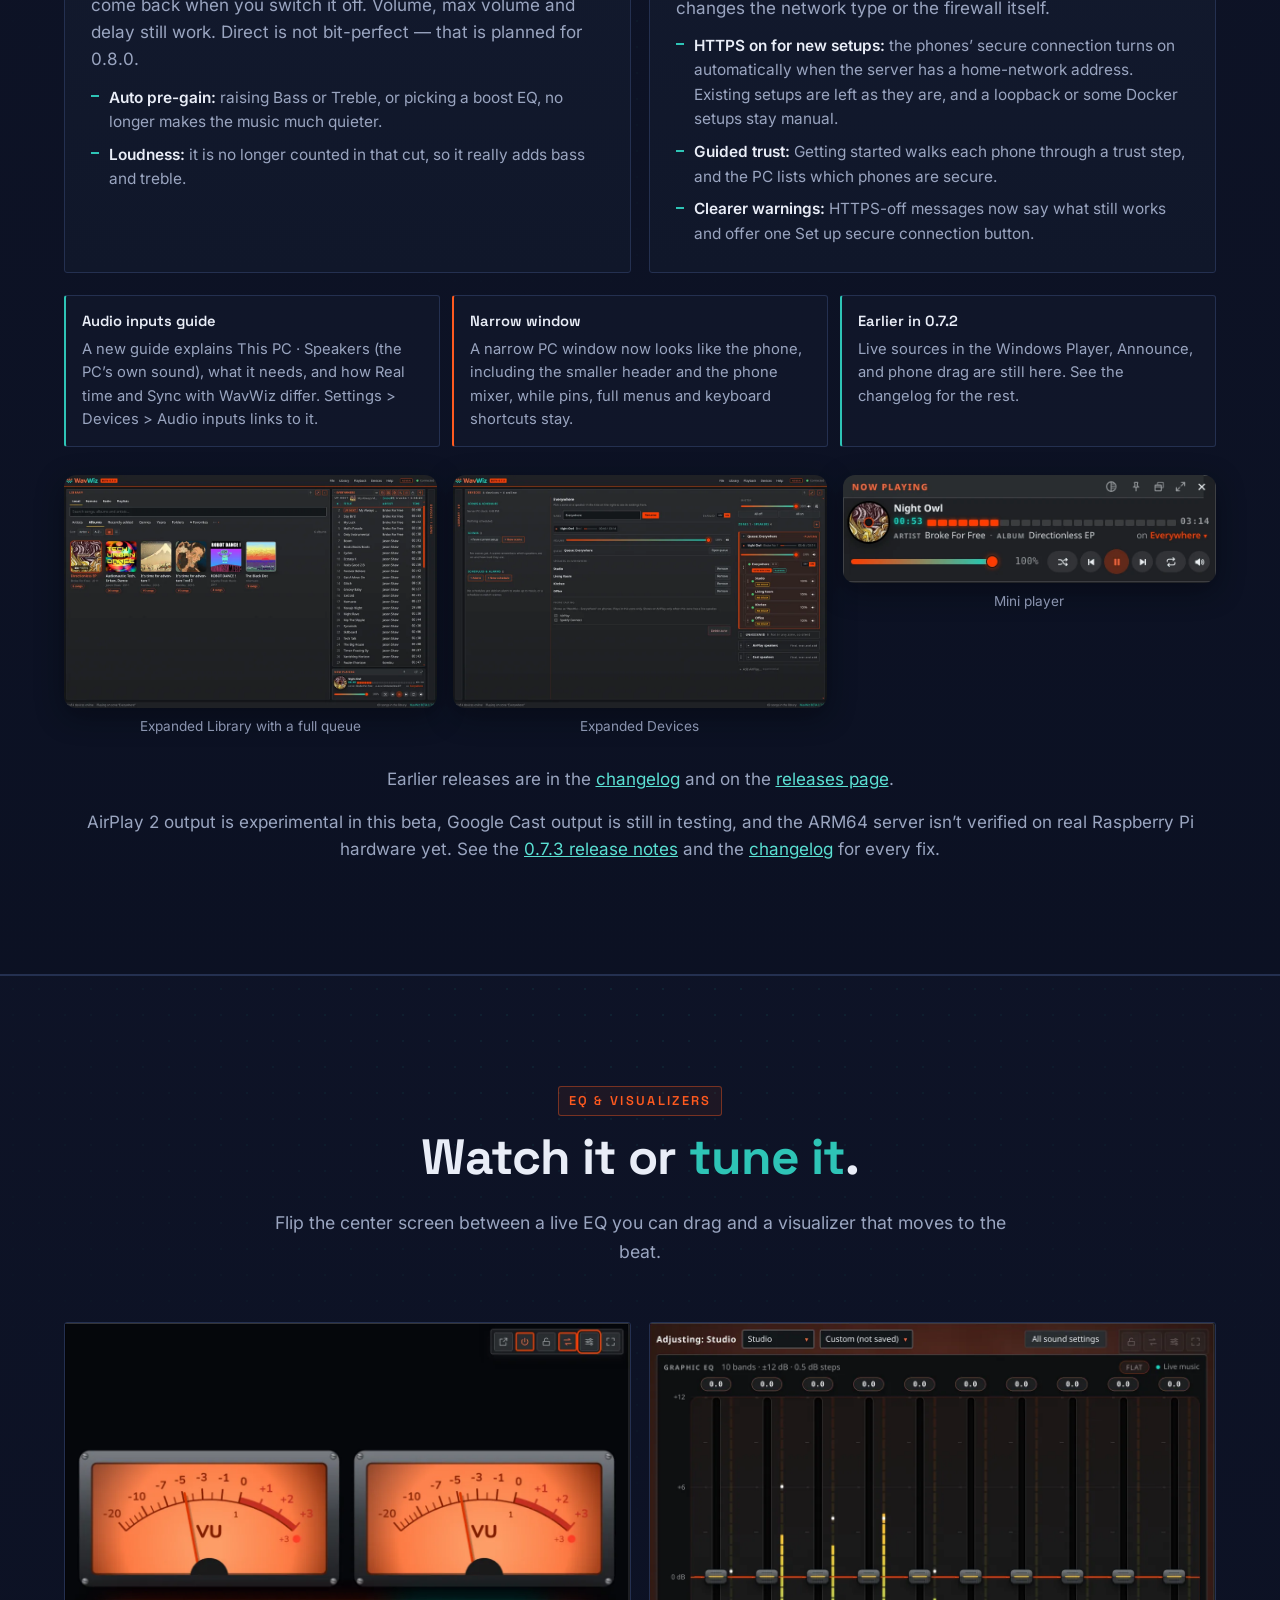
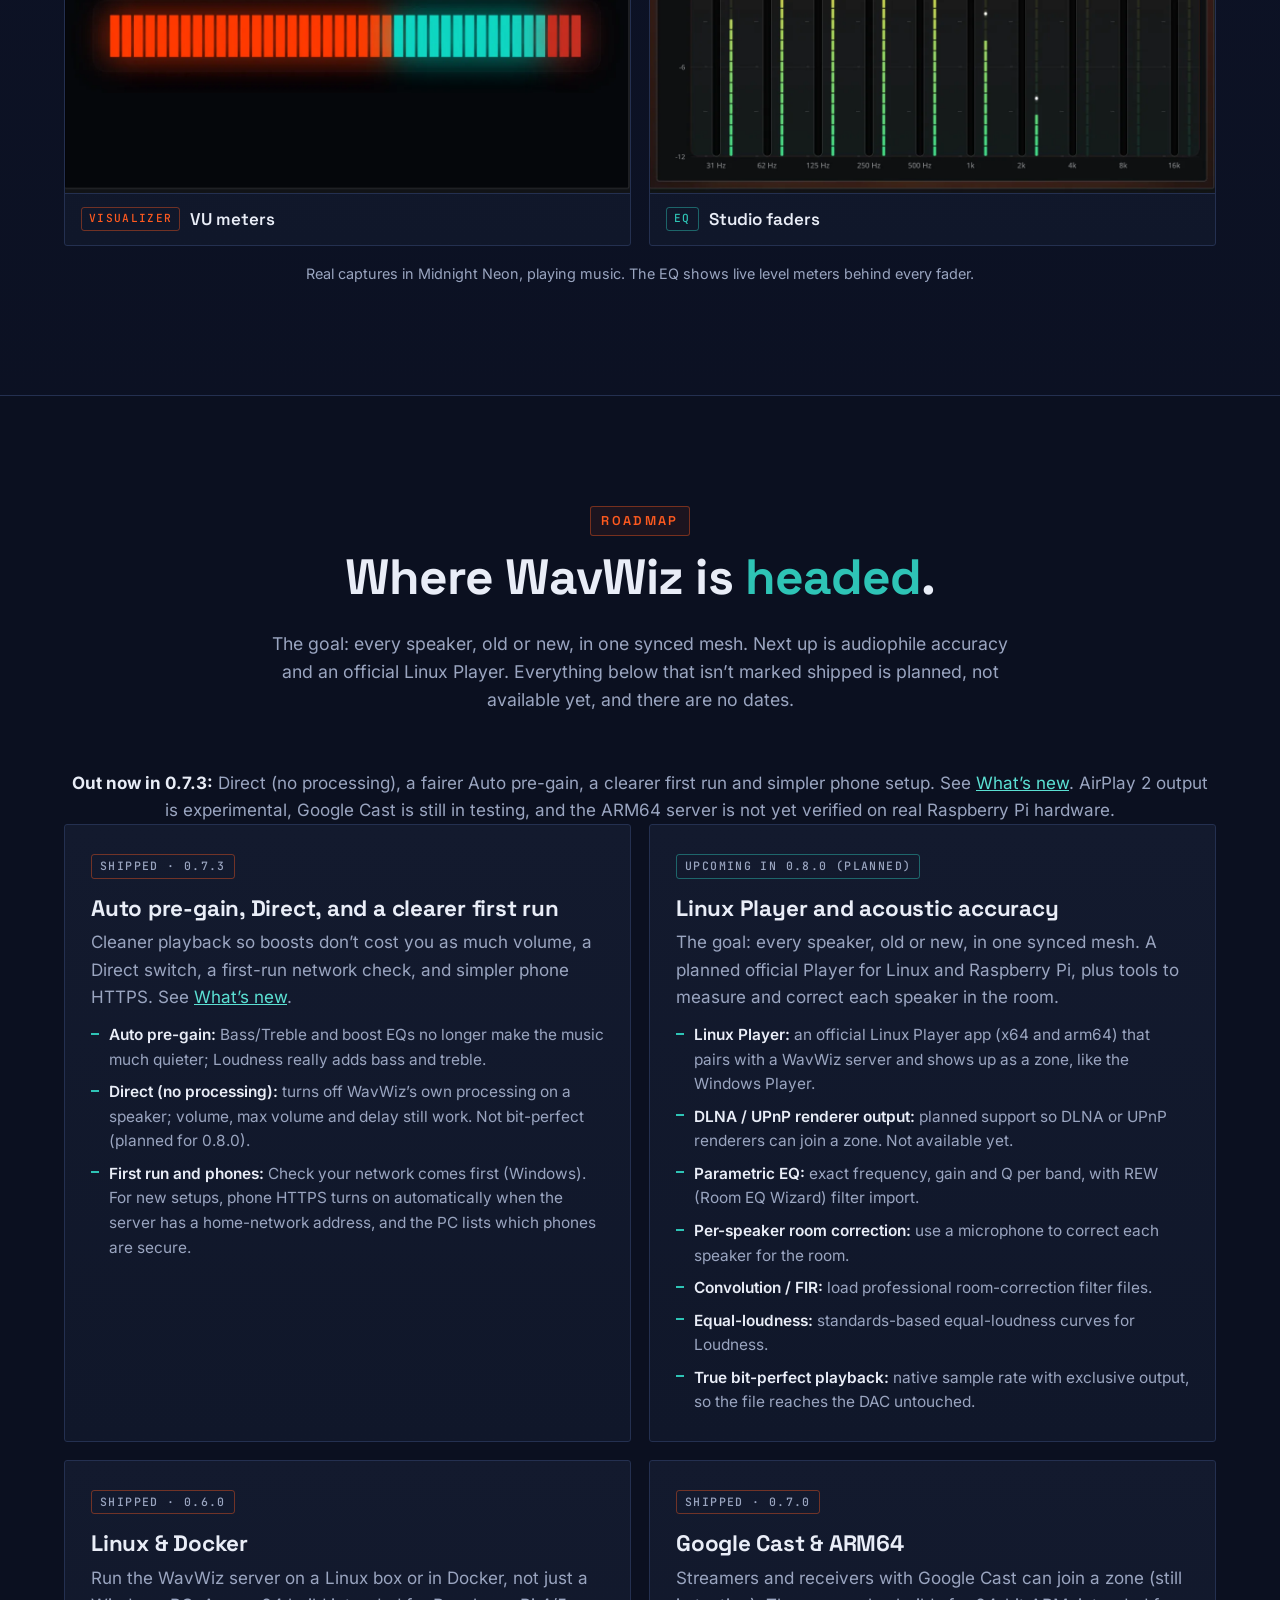
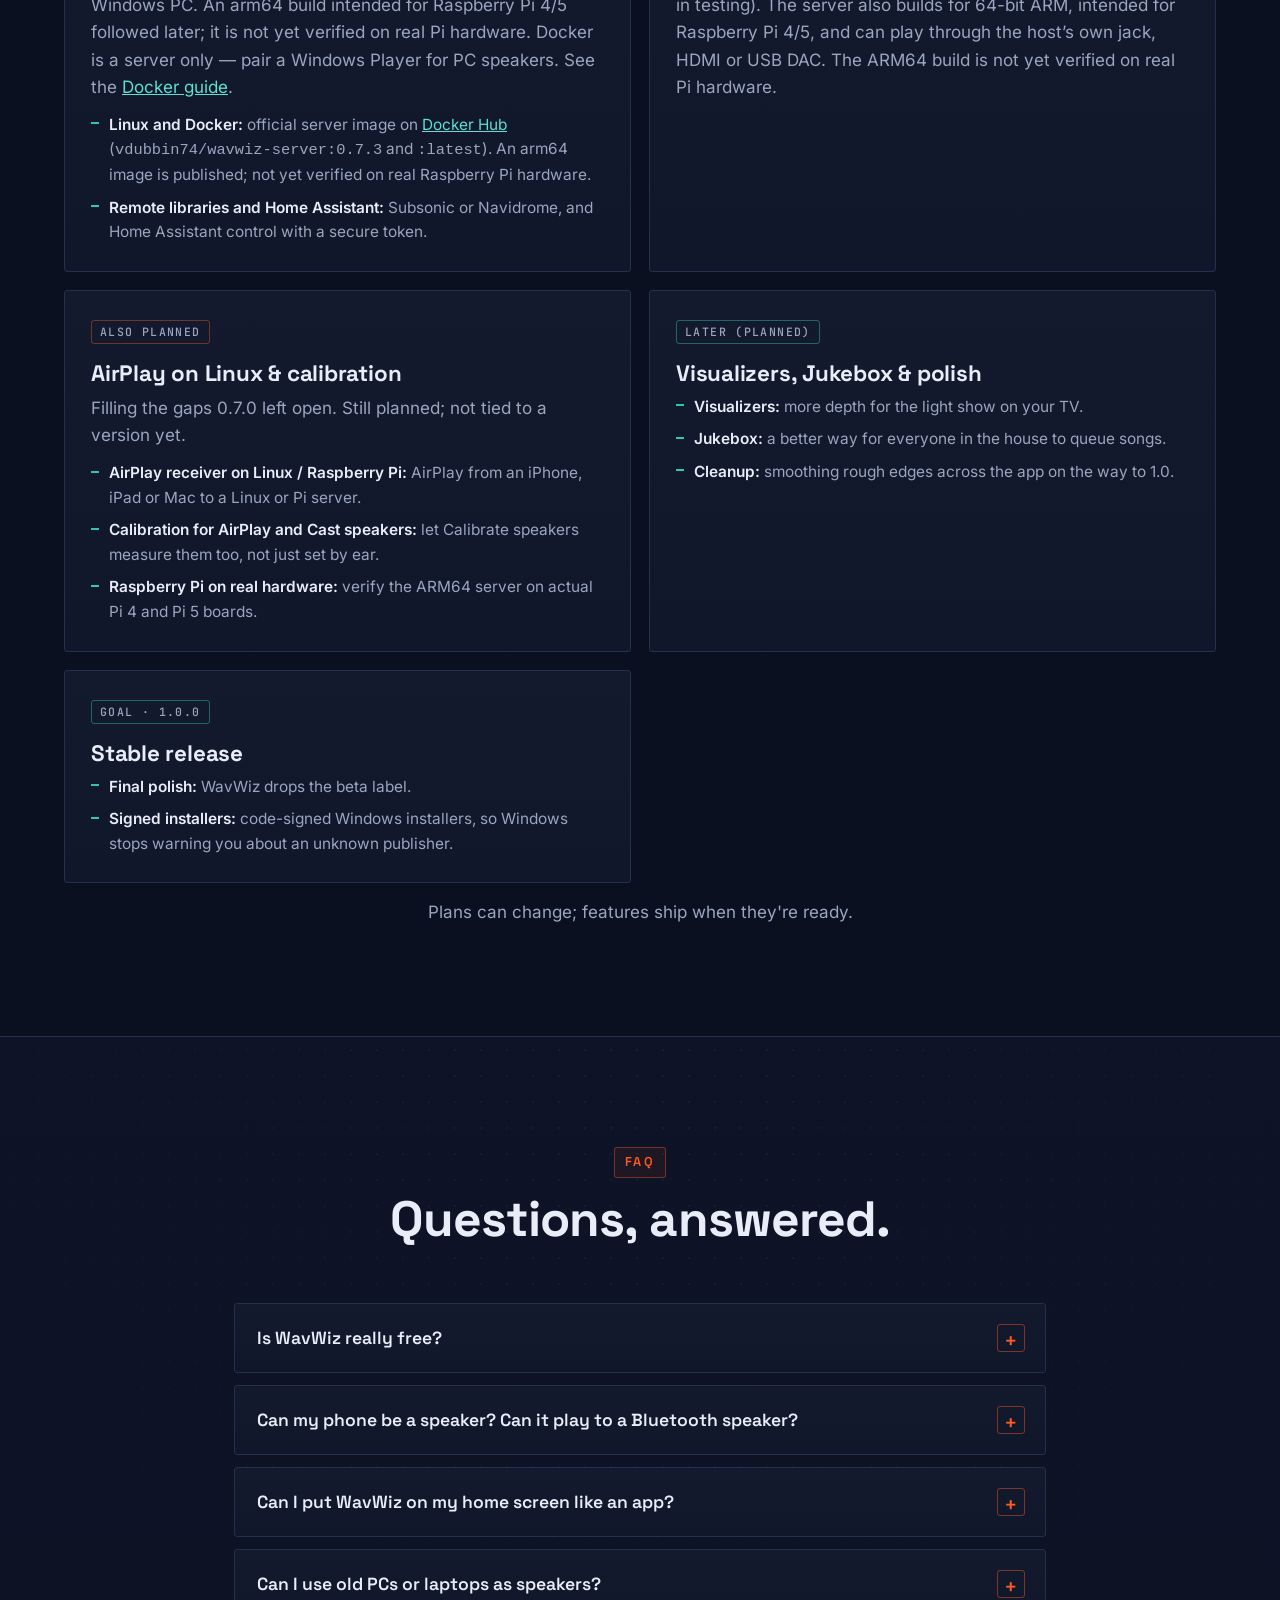
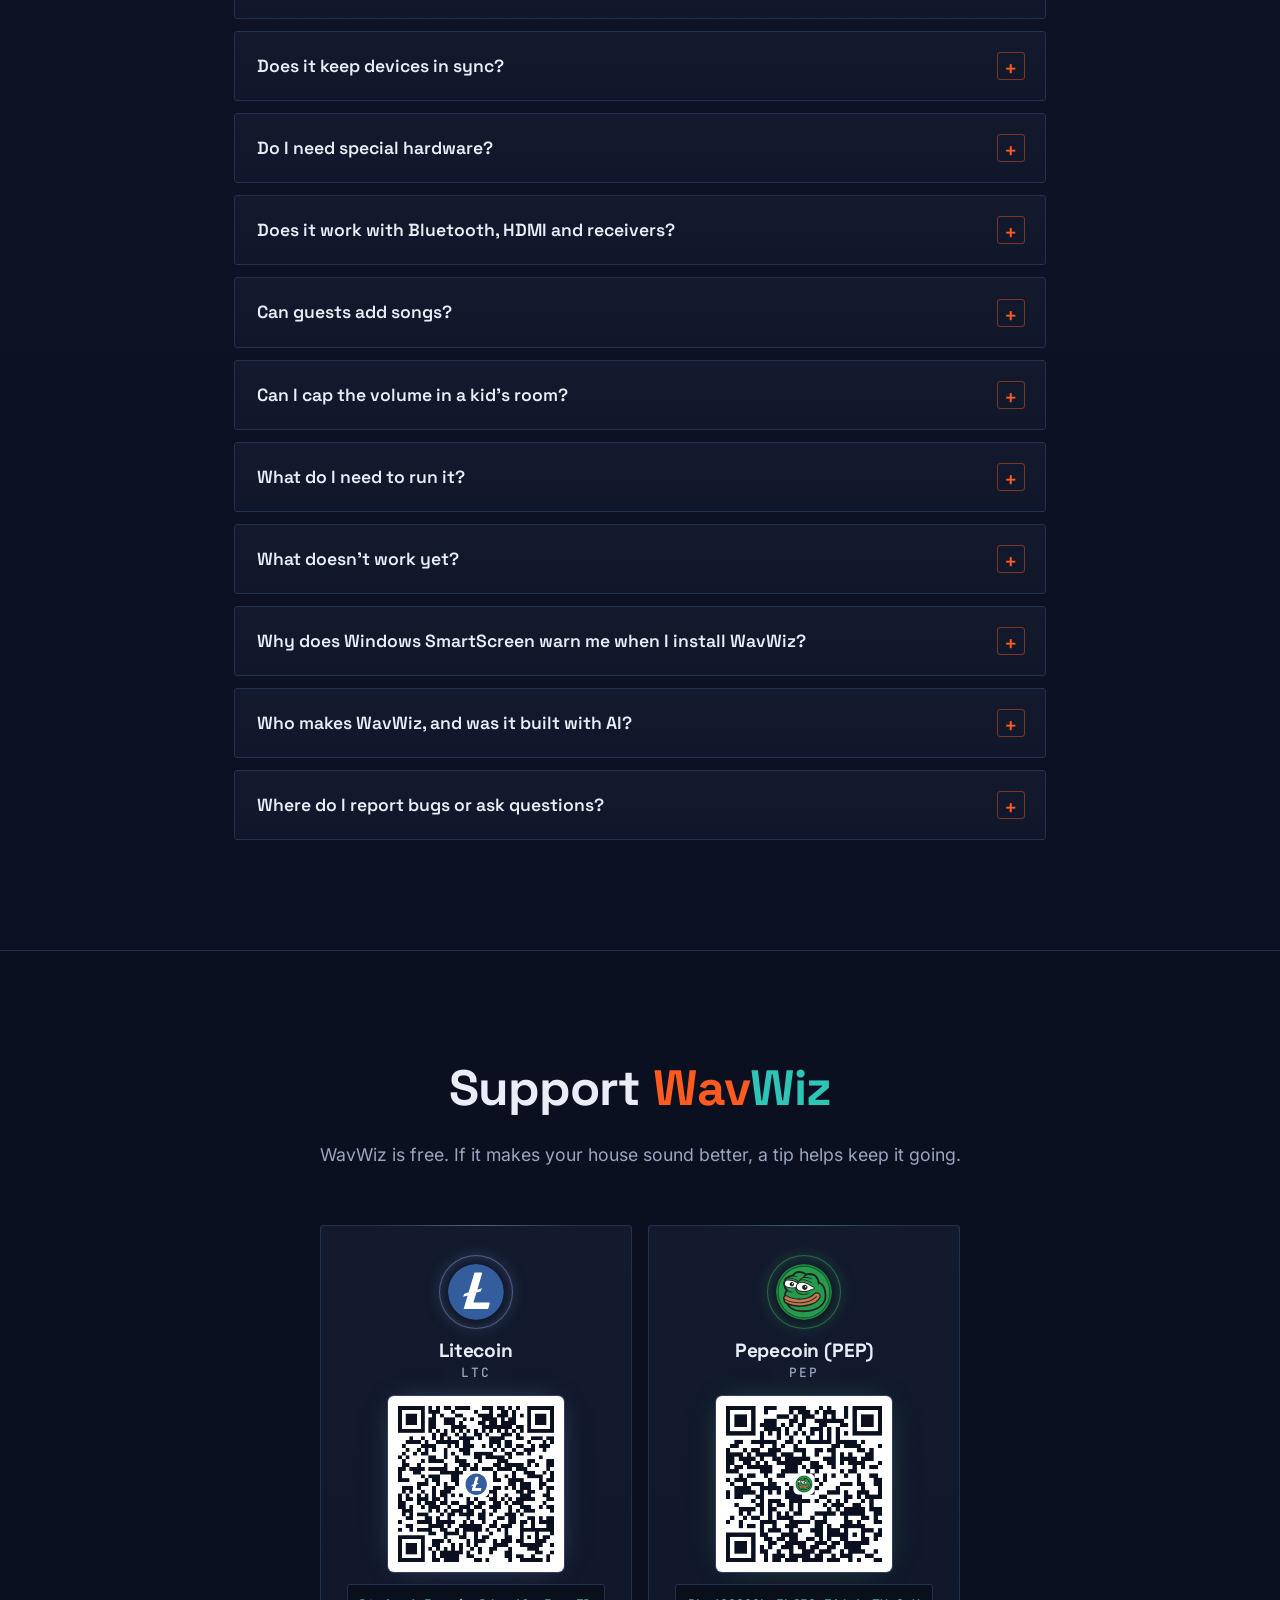
==== commit 9d852c16: "Site: hero and speakers scenario copy, and a shorter mesh caption" ====
--- a/index.html
+++ b/index.html
@@ -34,7 +34,7 @@
 
   <link rel="preload" href="assets/fonts/space-grotesk-latin.woff2" as="font" type="font/woff2" crossorigin>
   <link rel="preload" href="assets/fonts/inter-latin.woff2" as="font" type="font/woff2" crossorigin>
-  <link rel="stylesheet" href="styles.css?v=075">
+  <link rel="stylesheet" href="styles.css?v=076">
   <script type="application/ld+json">
 {
     "@context": "https://schema.org",
@@ -287,7 +287,7 @@
             <span class="line">Multi-zone mesh audio wizardry,</span>
             <span class="line glow-text">for gear old and new.</span>
           </h1>
-          <p class="hero-kicker">One mesh for every speaker you own.</p>
+          <p class="hero-kicker">Your legacy amp, your home theater, and your new <span class="nowrap">Wi-Fi</span> and Bluetooth speakers, all playing in harmony.</p>
           <p class="hero-sub">WavWiz links Windows PCs, phones, and streamers and receivers with AirPlay or Cast into one free multi-room system, with no cloud and no lock-in. Native Linux and Raspberry Pi players are planned.</p>
           <div class="hero-ctas">
             
@@ -319,13 +319,23 @@
         <header class="section-head reveal">
           <p class="eyebrow">Speakers</p>
           <h2 id="devices-title">Works with what you <span class="accent-o">own</span>.</h2>
-          <p class="section-lead">One mesh for every speaker you own, including streamers and receivers with AirPlay or Cast. Status tags tell you what works today, what is still in testing, and what is planned.</p>
         </header>
+        <div class="scenario-grid reveal">
+          <article class="card scenario-card">
+            <h3>One house</h3>
+            <p>The vintage amp in the den runs off an old PC, the Sonos in the kitchen plays over AirPlay, and your phone covers the patio, all in sync.</p>
+          </article>
+          <article class="card scenario-card">
+            <h3>Another</h3>
+            <p>The AV receiver hooks up to a PC over HDMI, a WiiM drives the bookshelf stereo, and a Chromebook&rsquo;s browser plays in the garage.</p>
+          </article>
+        </div>
+        <p class="scenario-note">Status tags show what works today, what&rsquo;s in testing, and what&rsquo;s planned.</p>
 
         <figure class="mesh-diagram reveal">
           <svg class="mesh-wide" viewBox="0 0 1200 1083" role="img" aria-labelledby="mesh-title mesh-desc">
                         <title id="mesh-title">How audio flows through a WavWiz mesh</title>
-                        <desc id="mesh-desc">A hub-and-spoke map. The WavWiz server is in the center. Sources (a local or NAS library, internet radio, and Subsonic or Navidrome) and AirPlay in from an iPhone, iPad or Mac (Windows server only; no AirPlay receiver on Linux or Docker yet) send audio into the server. The server sends audio out to a Windows Player, a browser player on a phone, AirPlay speakers such as Sonos (AirPlay 1 works today; AirPlay 2 is experimental), and streamers and receivers such as WiiM over AirPlay or Google Cast. HomePod and Apple TV are not supported. The Windows Player also sends that PC's sound or microphone, and Announce, back into the server (since 0.7.2). A phone can send Announce in. The Windows Player can use HDMI, analog, optical, a USB DAC, or Bluetooth; a vintage amp can hook up to analog or optical today, and an AV receiver can hook up over HDMI today. The browser player plays through the device's current system output: the built-in speaker, a paired Bluetooth speaker, or HDMI, analog or optical on a Mac, Chromebook or PC, depending on the model. WavWiz does not pick that output in the browser. WavWiz EQ applies to WavWiz Players only. A streamer can connect to an amp or powered speakers. Cast output is in testing. A Linux and Raspberry Pi Player is planned for 0.8.0, with a planned path from that Pi to a vintage amp. Two-way arrows show audio in both directions. Sonos and WiiM are examples, not a promise that every model works.</desc>
+                        <desc id="mesh-desc">Arrows show which way audio flows. Two-way arrows mean audio also comes back, such as PC sound, a mic or Announce going into the server. The browser player uses whatever output the device is set to: built-in speaker, Bluetooth, or HDMI, analog or optical on some Macs, Chromebooks and PCs. AirPlay 1 speakers such as Sonos work today, and AirPlay 2 is experimental. AirPlay in is Windows-only for now, and Pi is planned. Brands are examples, not promises.</desc>
                         <defs>
               <linearGradient id="mw-hub" x1="0" y1="0" x2="1" y2="1">
                 <stop offset="0" stop-color="#FF3C00"/>
@@ -448,7 +458,7 @@
 
           <svg class="mesh-narrow" viewBox="0 0 390 1134" role="img" aria-labelledby="mesh-title-sm mesh-desc-sm">
                         <title id="mesh-title-sm">How audio flows through a WavWiz mesh</title>
-                        <desc id="mesh-desc-sm">A vertical view of the same mesh. Sources and AirPlay in feed a central WavWiz server. The server sends audio out to a Windows Player, AirPlay speakers such as Sonos (AirPlay 1 works today; AirPlay 2 is experimental), streamers and receivers such as WiiM, and a phone or browser player. HomePod and Apple TV are not supported. Two-way arrows mark the Windows Player (PC sound, microphone and Announce) and the phone (Announce). The Windows Player can play to HDMI, analog, optical, a USB DAC or Bluetooth; a vintage amp can hook up to analog or optical, and an AV receiver can hook up over HDMI. The browser player uses the device's current system output (built-in speaker, Bluetooth, or HDMI, analog or optical on a Mac, Chromebook or PC, depending on the model). WavWiz does not pick that output in the browser. WavWiz EQ applies to WavWiz Players only. A Linux and Pi Player is planned. Sonos and WiiM are examples, not a promise that every model works.</desc>
+                        <desc id="mesh-desc-sm">Arrows show which way audio flows. Two-way arrows mean audio also comes back, such as PC sound, a mic or Announce going into the server. The browser player uses whatever output the device is set to: built-in speaker, Bluetooth, or HDMI, analog or optical on some Macs, Chromebooks and PCs. AirPlay 1 speakers such as Sonos work today, and AirPlay 2 is experimental. AirPlay in is Windows-only for now, and Pi is planned. Brands are examples, not promises.</desc>
                         <defs>
               <linearGradient id="mn-hub" x1="0" y1="0" x2="1" y2="1">
                 <stop offset="0" stop-color="#FF3C00"/>
@@ -567,7 +577,7 @@
             <text x="195.0" y="1078.8" text-anchor="middle" fill="#e9edf7" font-family="Space Grotesk, Inter, system-ui, sans-serif" font-size="12" font-weight="600">Vintage amp</text>
             <text x="195.0" y="1093.2" text-anchor="middle" fill="#FF3C00" font-family="Space Grotesk, Inter, system-ui, sans-serif" font-size="12" font-weight="600">via Pi + DAC</text>
                       </svg>
-          <figcaption>Arrows show the direction of audio. Two-way arrows mean audio also comes back: the Windows Player can send PC sound or its microphone, and Announce, into the server (since 0.7.2), and a phone can send Announce in. AirPlay in works on a Windows server; there is no AirPlay receiver on Linux or Docker yet (still planned). A vintage amp can hook up to a PC today; an AV receiver can hook up over HDMI today. The Pi path is planned. The browser player plays through the device's current system output — the built-in speaker, a paired Bluetooth speaker, or HDMI, analog or optical on a Mac, Chromebook or PC, depending on the model. WavWiz does not pick that output in the browser; change it in the system sound settings. WavWiz EQ applies to WavWiz Players only. AirPlay speakers such as Sonos join the server directly: AirPlay 1 output works today; AirPlay 2 output is experimental. HomePod and Apple TV are not supported. Streamers and receivers such as WiiM join over AirPlay or Cast. Sonos and WiiM are examples, not a promise that every model works.</figcaption>
+          <figcaption>Arrows show which way audio flows. Two-way arrows mean audio also comes back, such as PC sound, a mic or Announce going into the server. The browser player uses whatever output the device is set to: built-in speaker, Bluetooth, or HDMI, analog or optical on some Macs, Chromebooks and PCs. AirPlay 1 speakers such as Sonos work today, and AirPlay 2 is experimental. AirPlay in is Windows-only for now, and Pi is planned. Brands are examples, not promises.</figcaption>
           <ul class="mesh-legend">
             <li><span class="mesh-swatch mesh-swatch-arrow" aria-hidden="true"></span> Works today (arrow = audio direction)</li>
             <li><span class="mesh-swatch mesh-swatch-twoway" aria-hidden="true"></span> Two-way</li>
@@ -1153,6 +1163,6 @@
   </footer>
 
   <script src="assets/vendor/qrcode.js"></script>
-  <script src="script.js?v=075"></script>
+  <script src="script.js?v=076"></script>
 </body>
 </html>
--- a/styles.css
+++ b/styles.css
@@ -185,7 +185,8 @@
   0%, 100% { filter: drop-shadow(0 0 6px rgba(255,90,31,.45)) drop-shadow(0 0 22px rgba(255,90,31,.25)); }
   50% { filter: drop-shadow(0 0 14px rgba(46,196,182,.75)) drop-shadow(0 0 44px rgba(46,196,182,.4)); }
 }
-.hero-kicker { font-family: var(--font-head); font-weight: 600; font-size: clamp(1.15rem, 2vw, 1.5rem); letter-spacing: -0.02em; color: #e9edf7; margin: 0 0 14px; }
+.nowrap { white-space: nowrap; }
+.hero-kicker { font-family: var(--font-head); font-weight: 600; font-size: clamp(1.05rem, 2vw, 1.45rem); letter-spacing: -0.02em; color: #e9edf7; margin: 0 0 16px; max-width: 25em; line-height: 1.35; text-wrap: pretty; overflow-wrap: normal; hyphens: none; }
 .hero-sub { font-size: clamp(1.05rem, 1.6vw, 1.25rem); color: #c5cde0; max-width: 42em; margin-bottom: 46px; }
 .hero-ctas { display: flex; flex-wrap: wrap; gap: 14px; position: relative; }
 /* "New release" note: sits in the gap above the buttons (absolutely placed, so showing it never moves the layout) */
@@ -395,6 +396,7 @@
   .site-nav .btn { margin: 14px 0 0; }
   .hero-inner { grid-template-columns: 1fr; gap: 0; text-align: center; max-width: none; }
   .hero-sub { margin-left: auto; margin-right: auto; }
+  .hero-kicker { margin-left: auto; margin-right: auto; }
   .hero-ctas { justify-content: center; }
   .steps { grid-template-columns: 1fr; max-width: 560px; margin: 0 auto; }
   .hero-links { justify-content: center; }
@@ -508,10 +510,20 @@
 
 /* ---------------- Works with / mesh (site-mesh) ---------------- */
 .works { padding-top: 72px; }
-.works .section-lead { max-width: 42em; margin-left: auto; margin-right: auto; }
+.works .section-head { margin-bottom: 28px; }
+.scenario-grid { display: grid; grid-template-columns: repeat(2, minmax(0, 1fr)); gap: 18px; max-width: 920px; margin: 0 auto 16px; }
+.scenario-card { padding: 22px 22px 20px; display: flex; flex-direction: column; gap: 8px; min-width: 0; }
+.scenario-card h3 { margin: 0; font-size: 1.15rem; }
+.scenario-card p { margin: 0; color: var(--muted); font-size: .98rem; line-height: 1.45; overflow-wrap: break-word; }
+.scenario-note { text-align: center; color: var(--muted); font-size: .95rem; line-height: 1.45; max-width: 40em; margin: 0 auto 40px; padding: 0 8px; }
+@media (max-width: 760px) {
+  .scenario-grid { grid-template-columns: 1fr; max-width: 560px; }
+  .scenario-card { padding: 18px 18px 16px; }
+  .scenario-note { margin-bottom: 32px; }
+}
 .mesh-diagram { width: min(1200px, calc(100vw - 32px)); max-width: none; margin: 0 auto 48px; margin-left: calc(50% - min(600px, 50vw - 16px)); }
 .mesh-diagram svg { width: 100%; height: auto; display: block; overflow: visible; }
-.mesh-diagram figcaption { margin-top: 12px; text-align: center; color: var(--muted); font-size: .95rem; max-width: 54em; margin-left: auto; margin-right: auto; }
+.mesh-diagram figcaption { margin-top: 12px; text-align: center; color: var(--muted); font-size: .95rem; line-height: 1.5; max-width: 46em; margin-left: auto; margin-right: auto; padding: 0 8px; overflow-wrap: break-word; }
 .mesh-legend { display: flex; flex-wrap: wrap; justify-content: center; gap: 16px 24px; margin: 8px 0 0; padding: 0; list-style: none; color: var(--muted); font-size: .88rem; }
 .mesh-legend li { display: inline-flex; align-items: center; gap: 8px; }
 .mesh-swatch { width: 28px; height: 0; border-top: 2px solid #12D6C2; display: inline-block; }
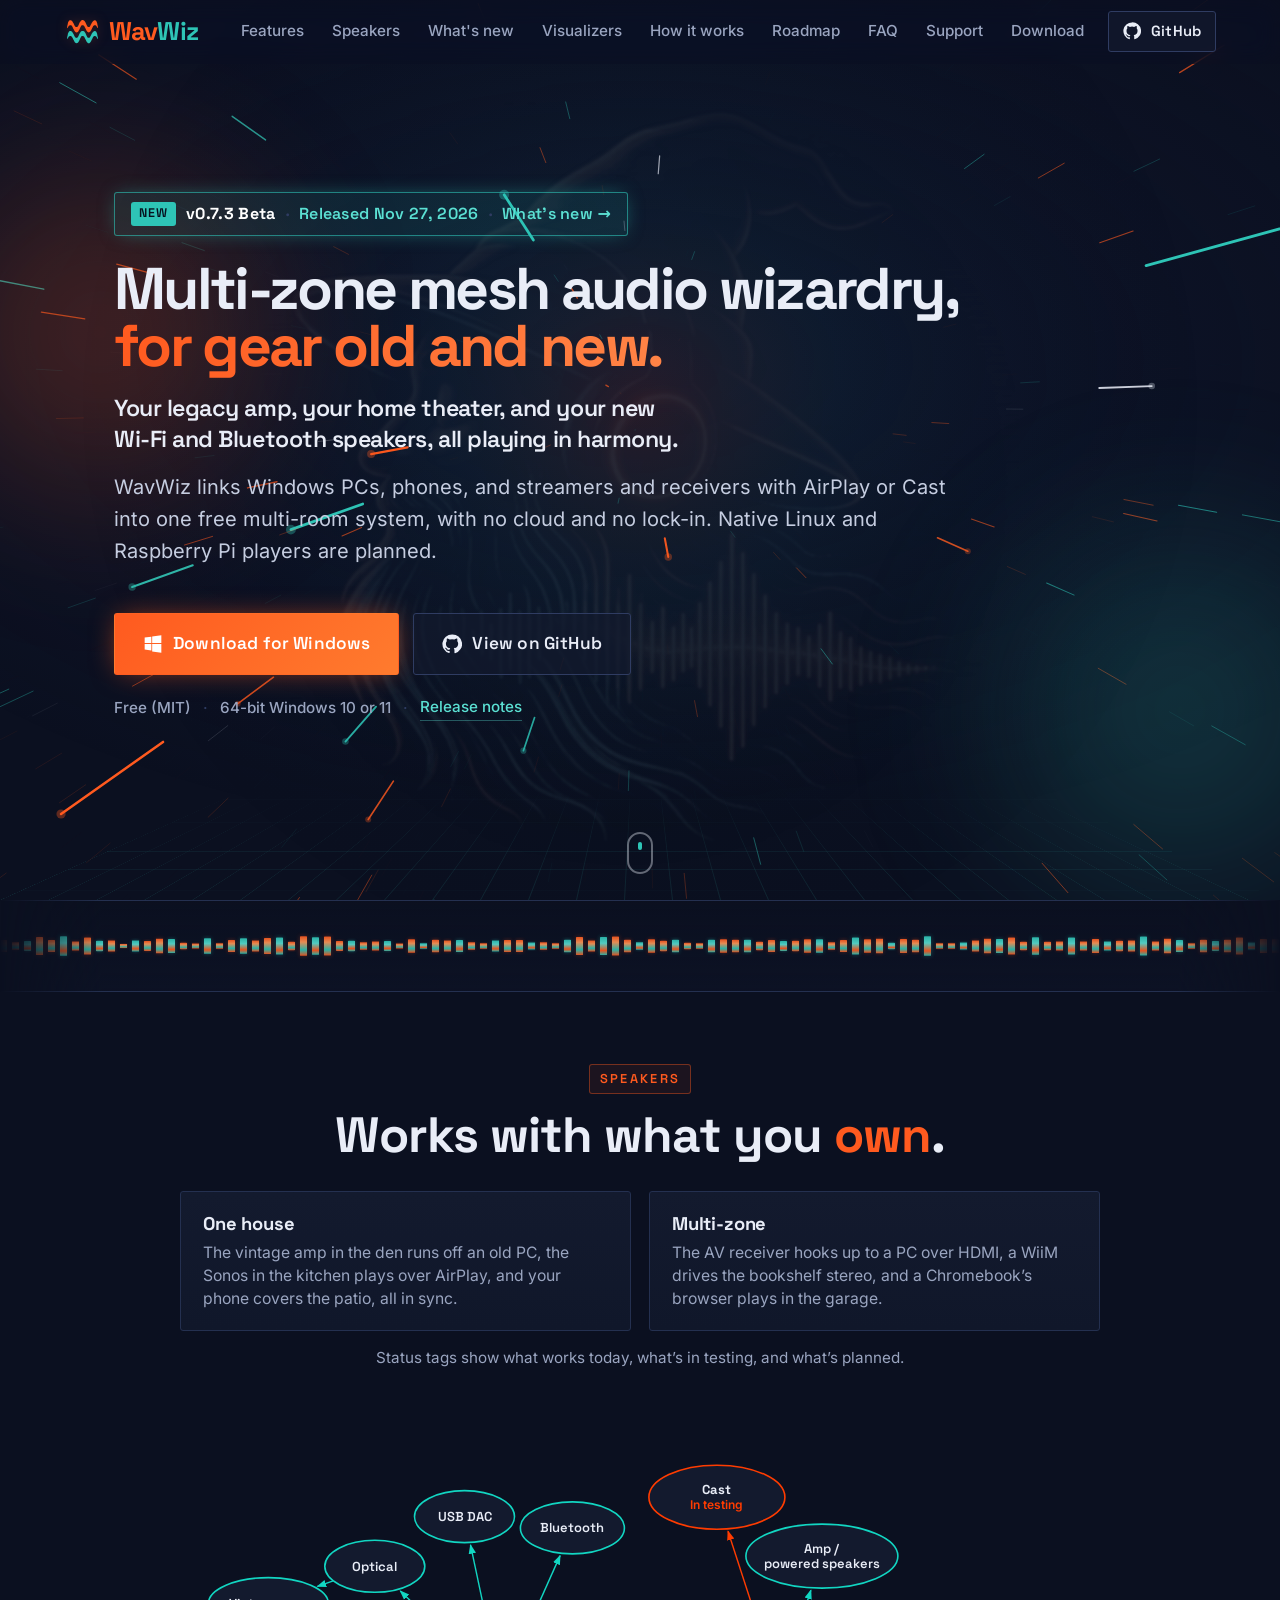
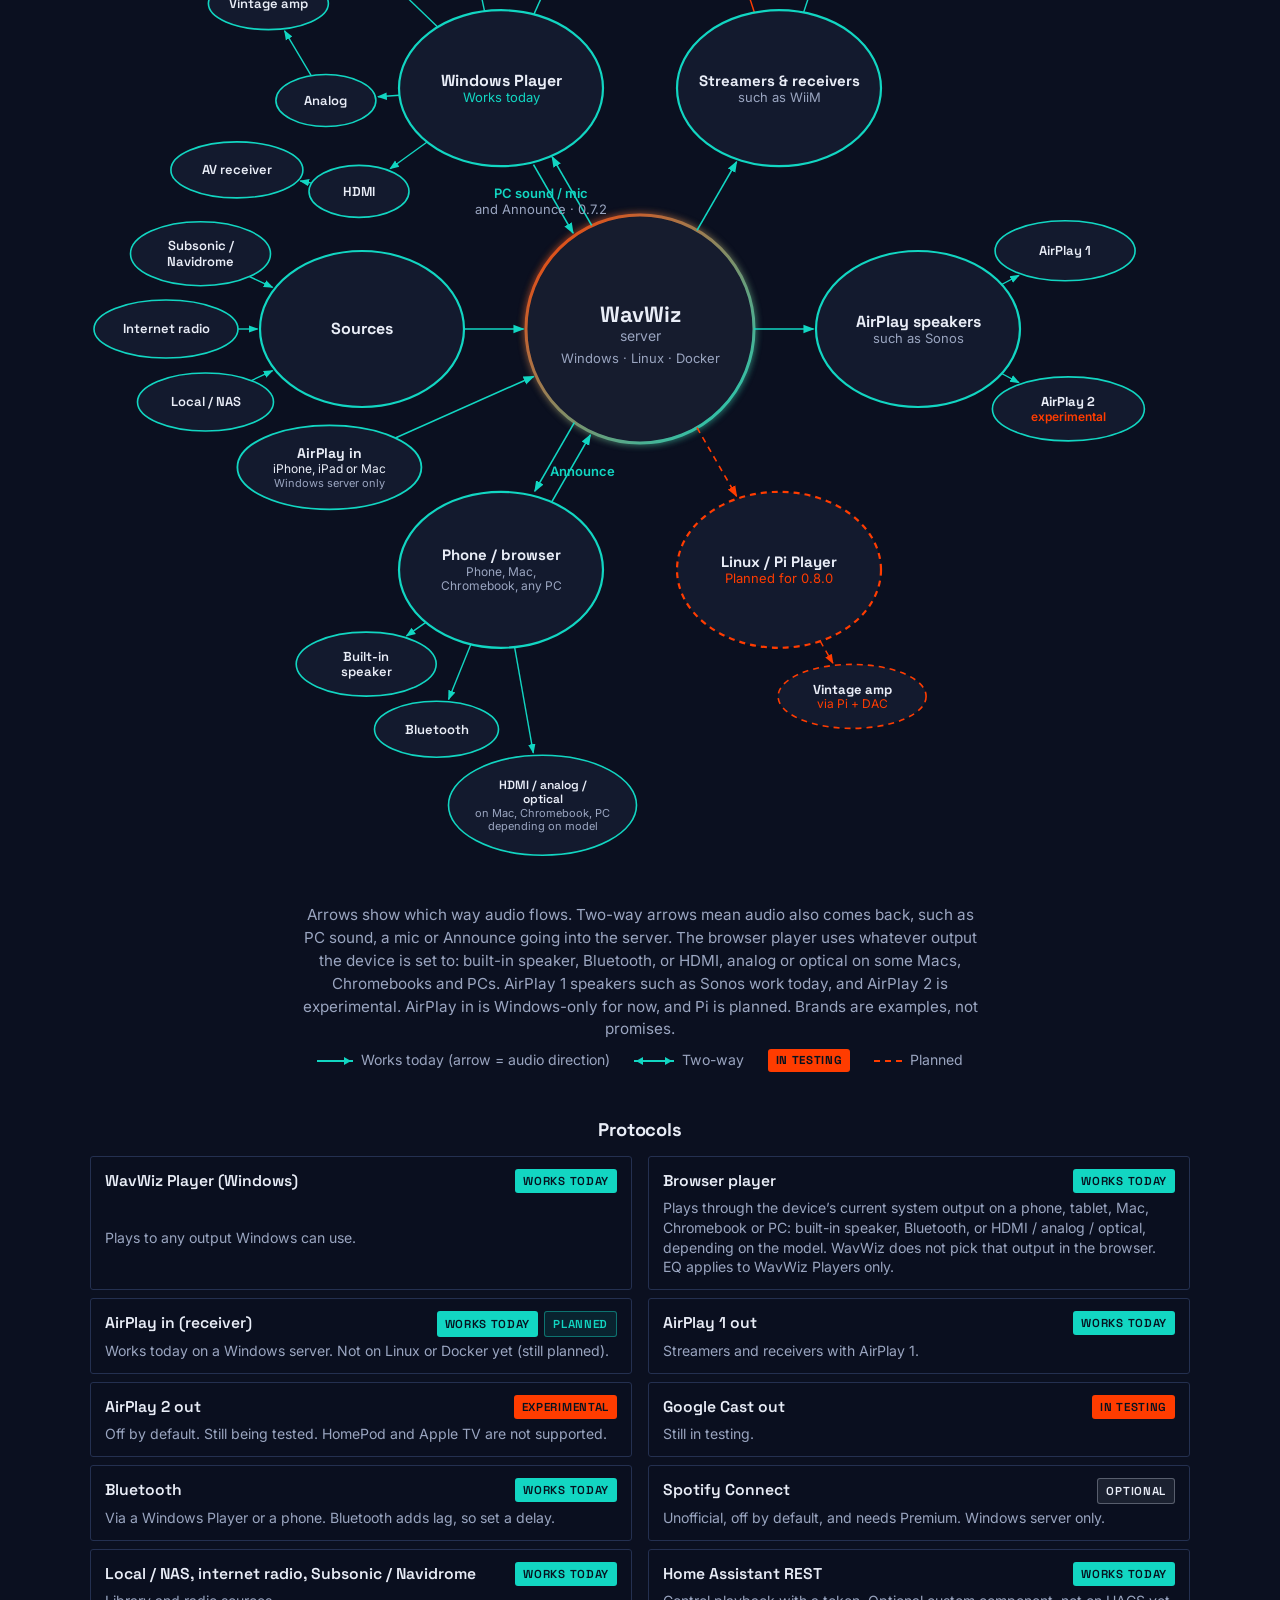
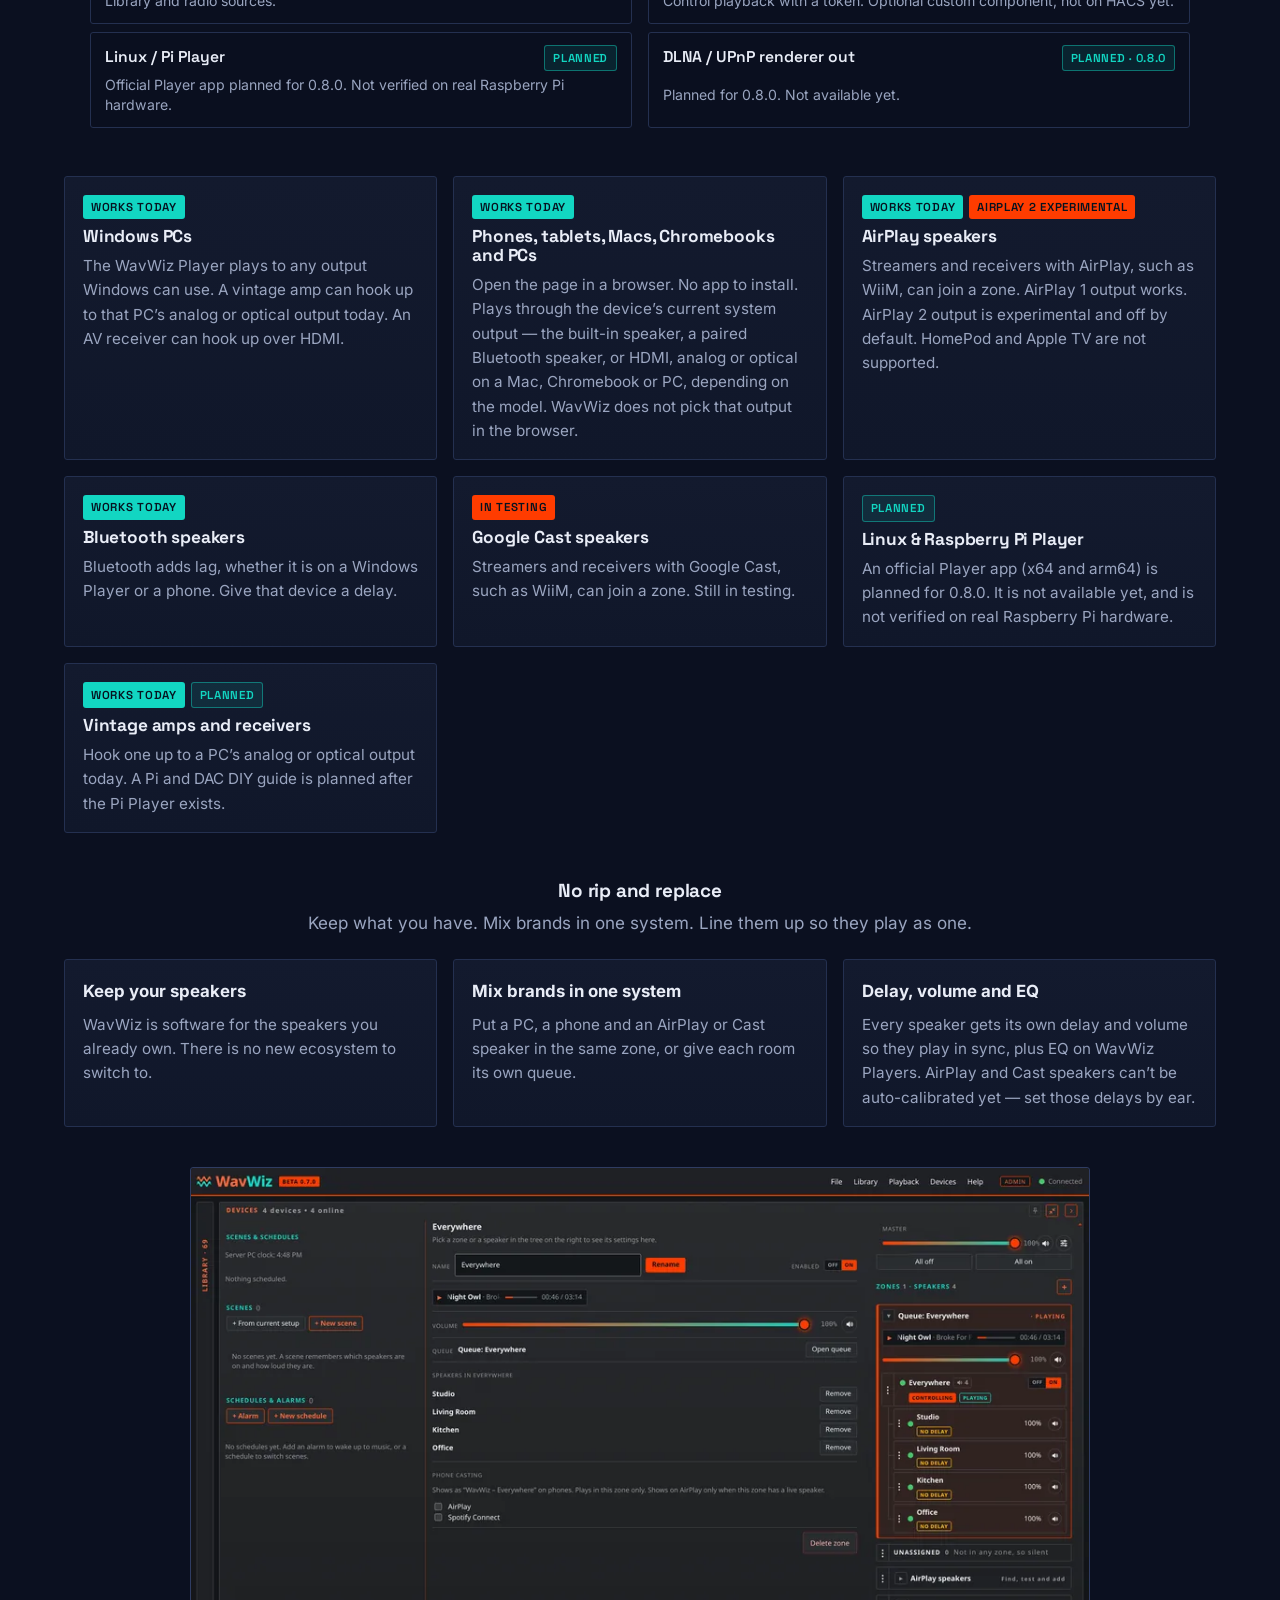
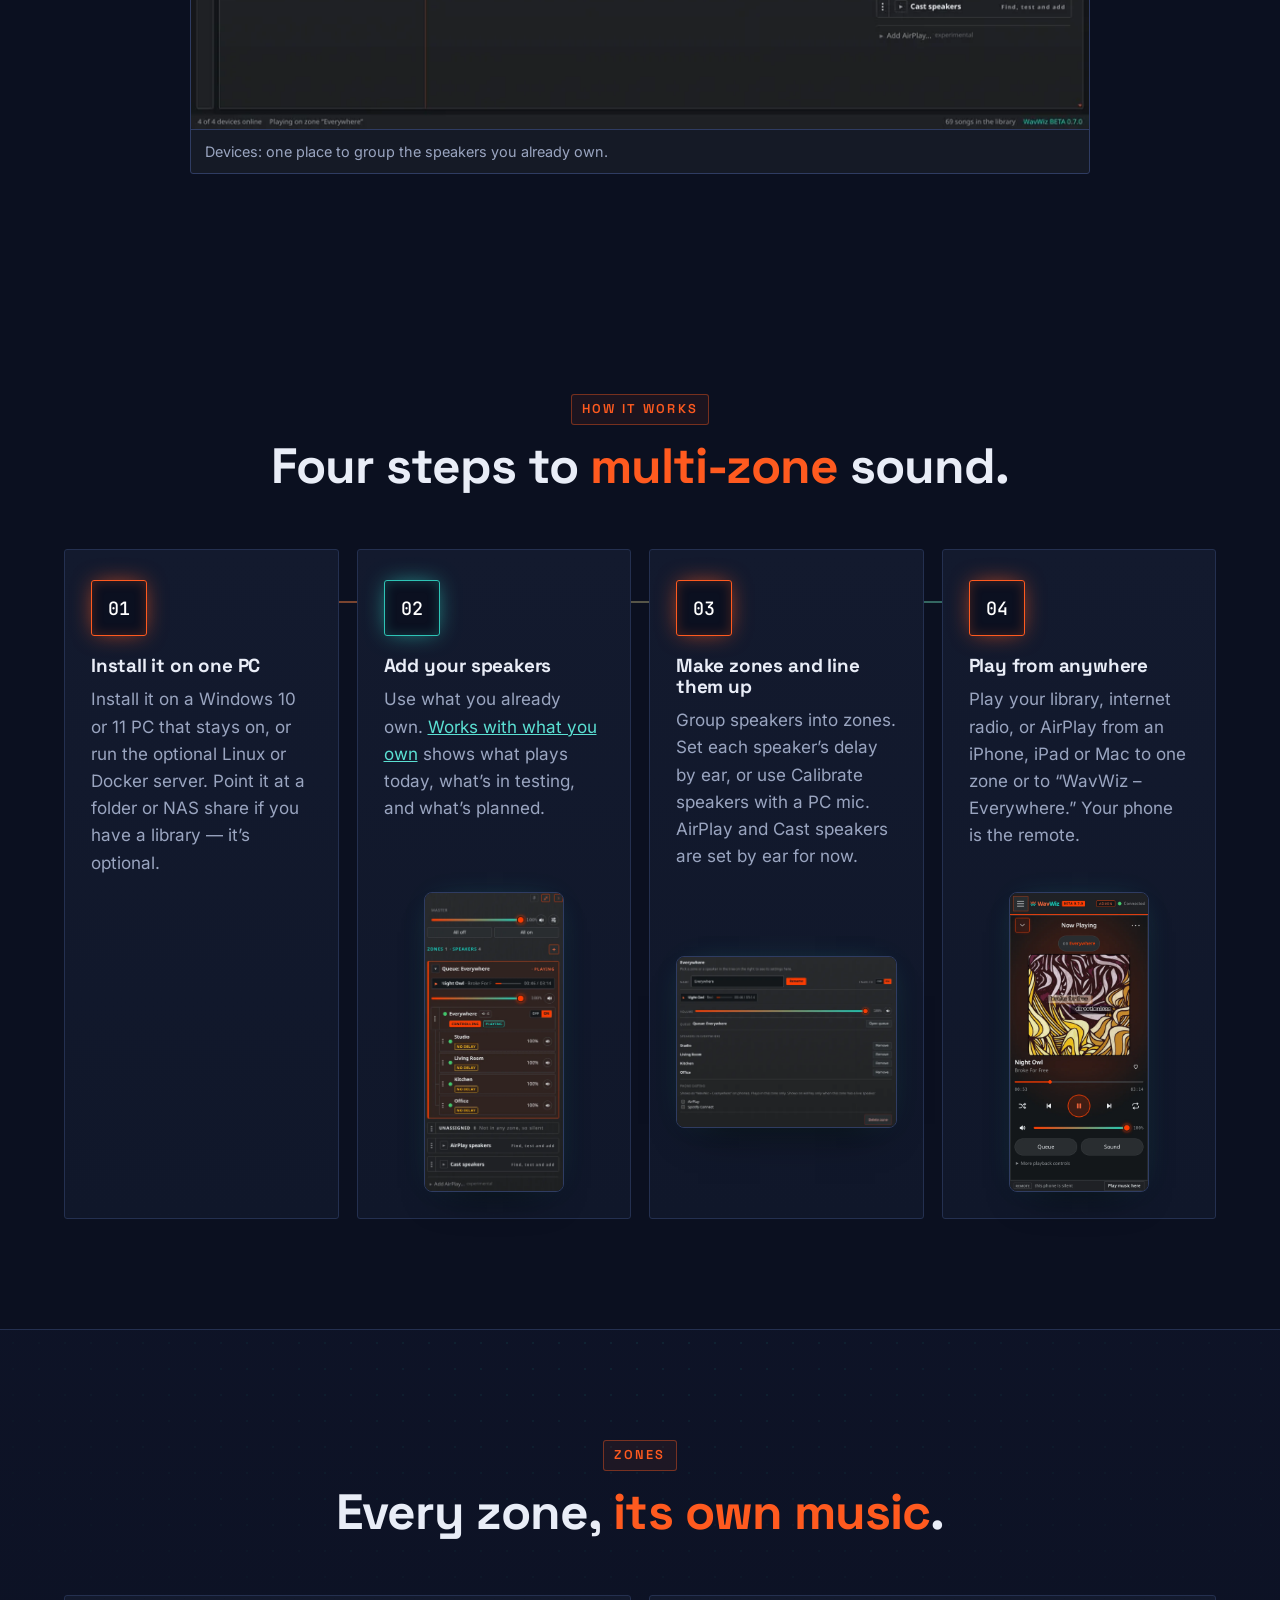
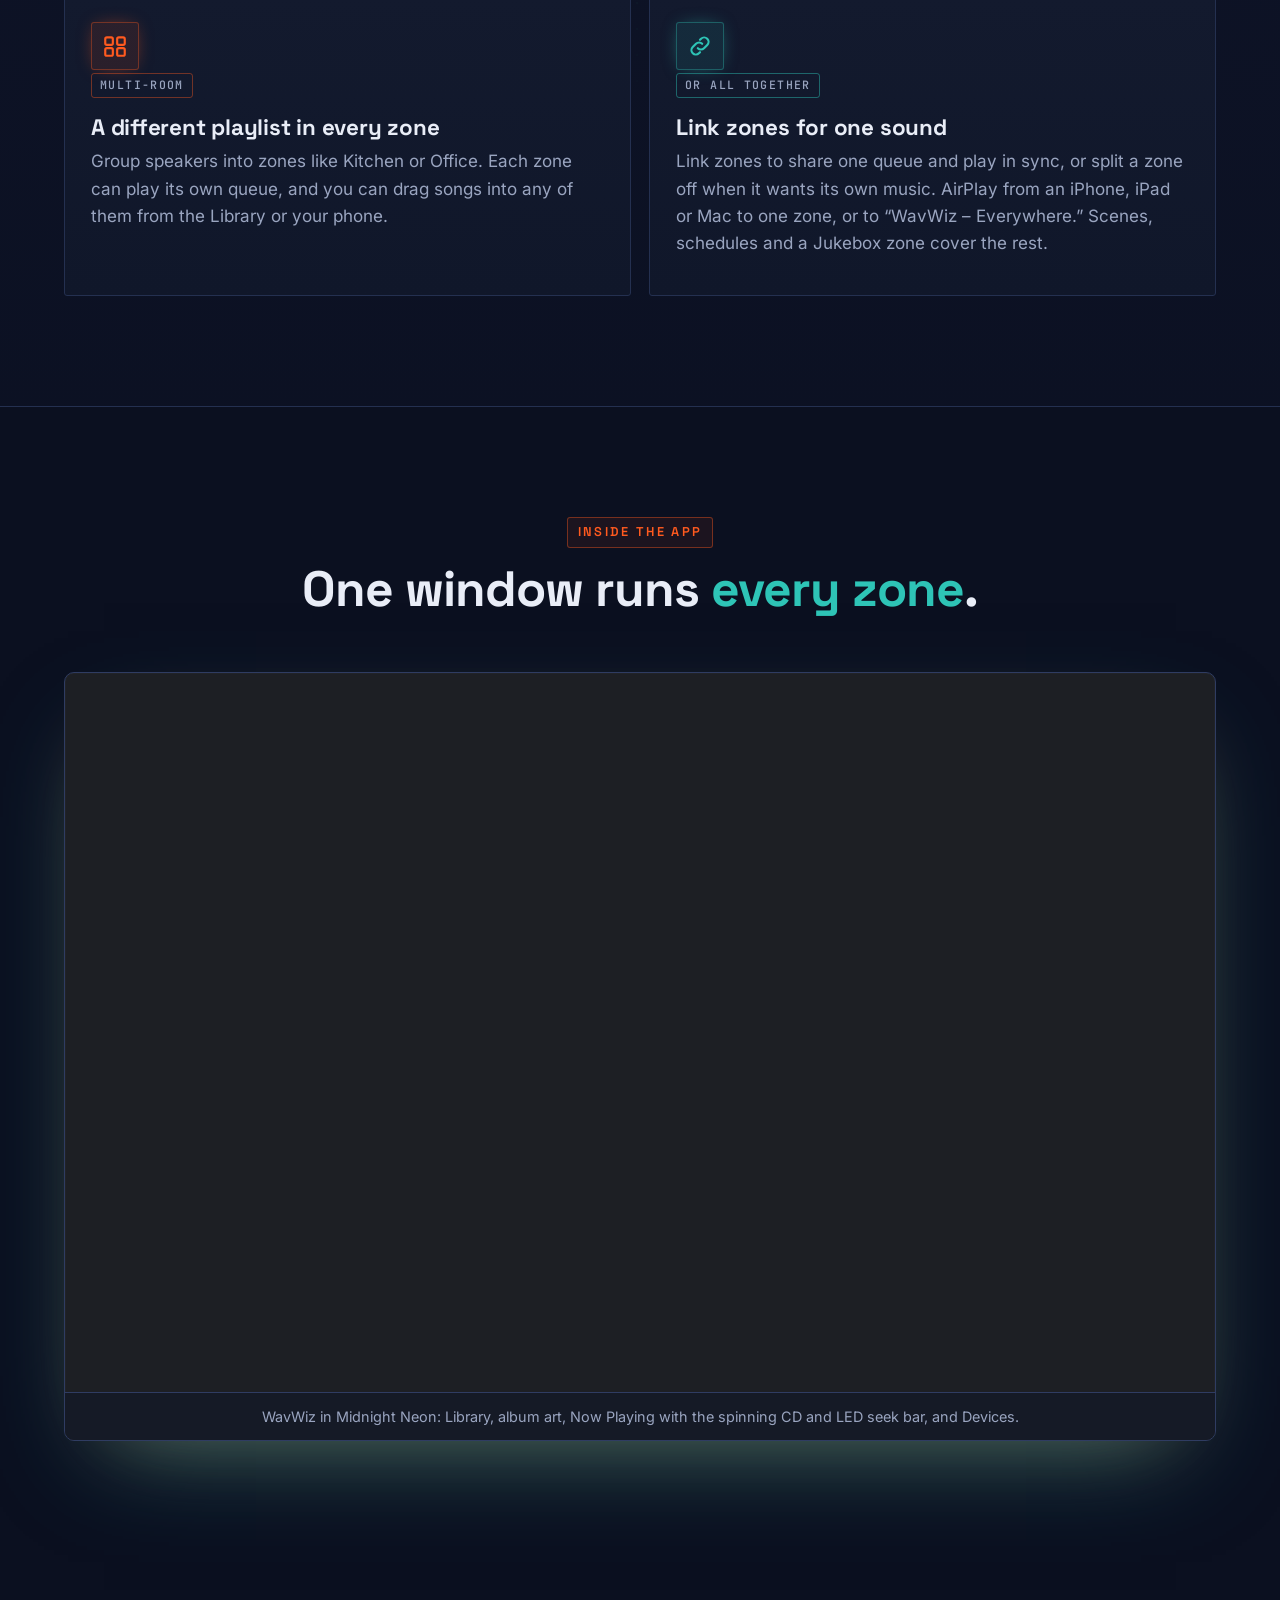
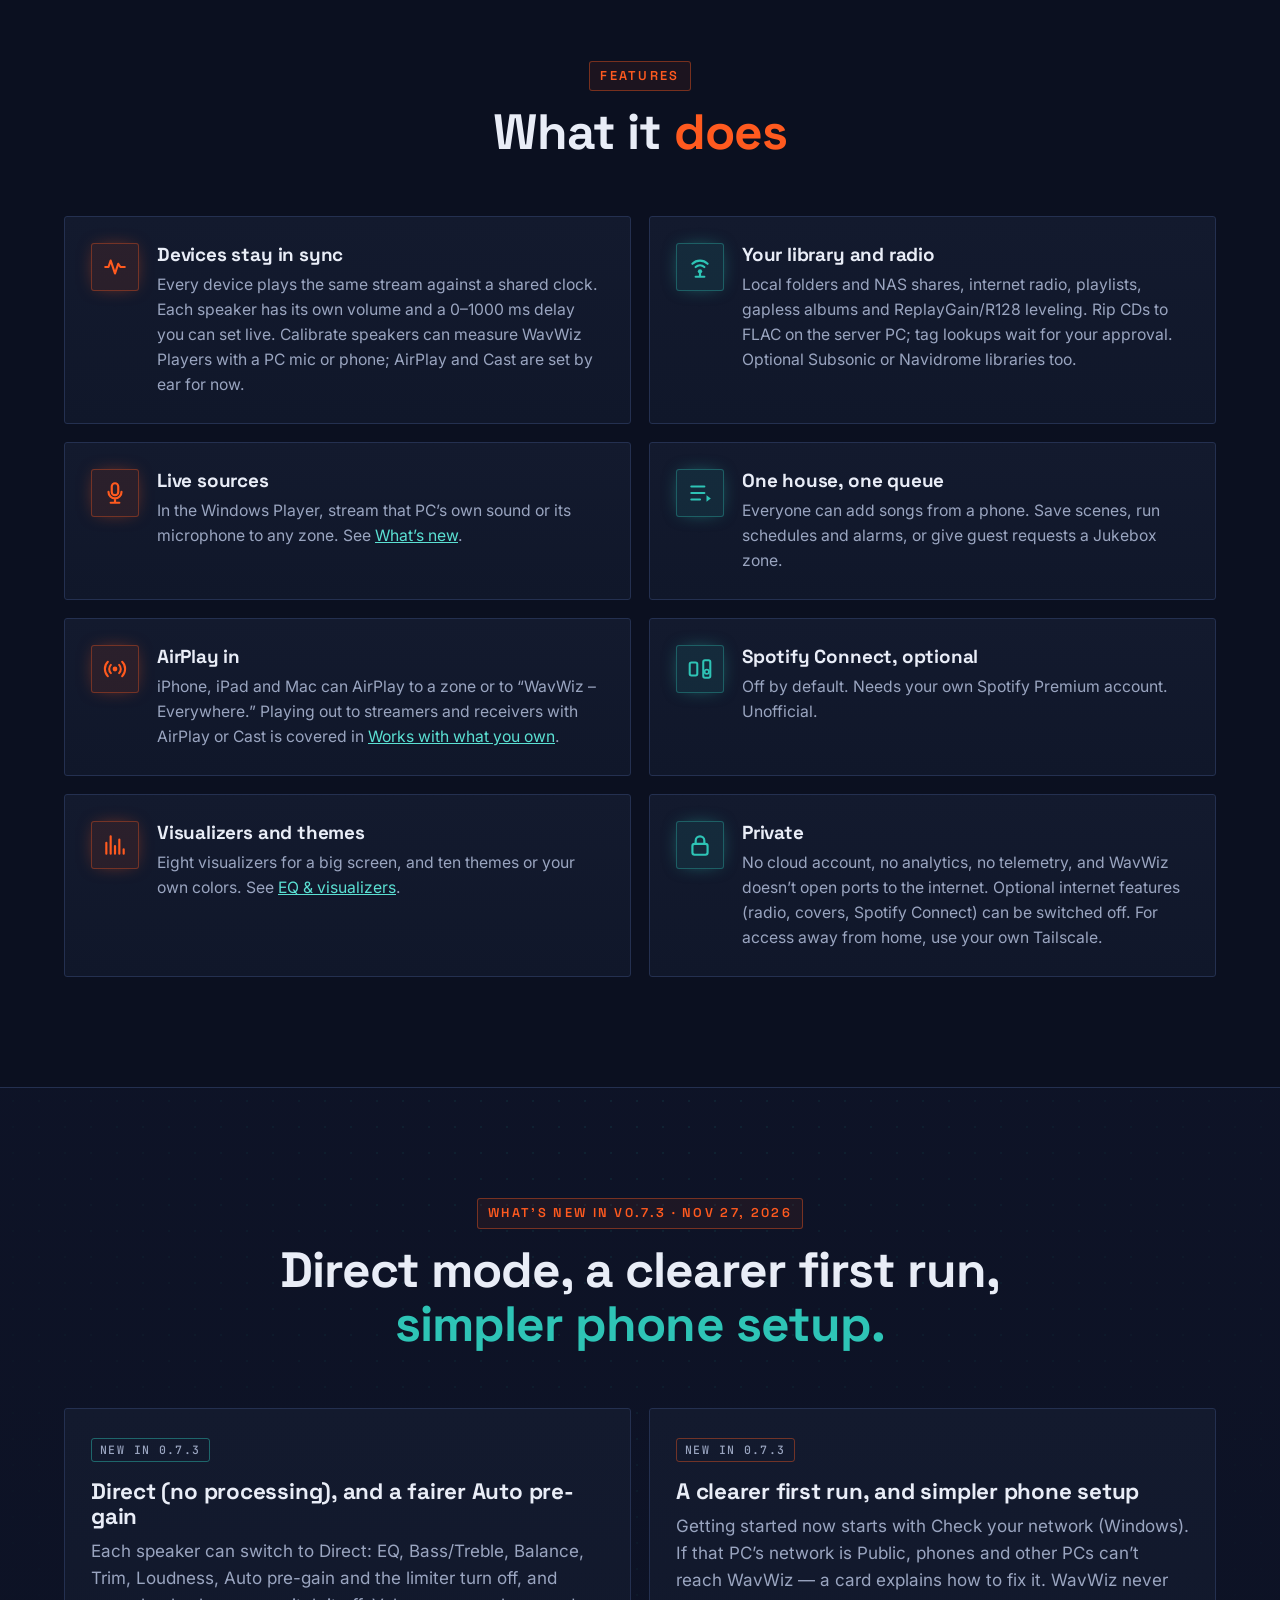
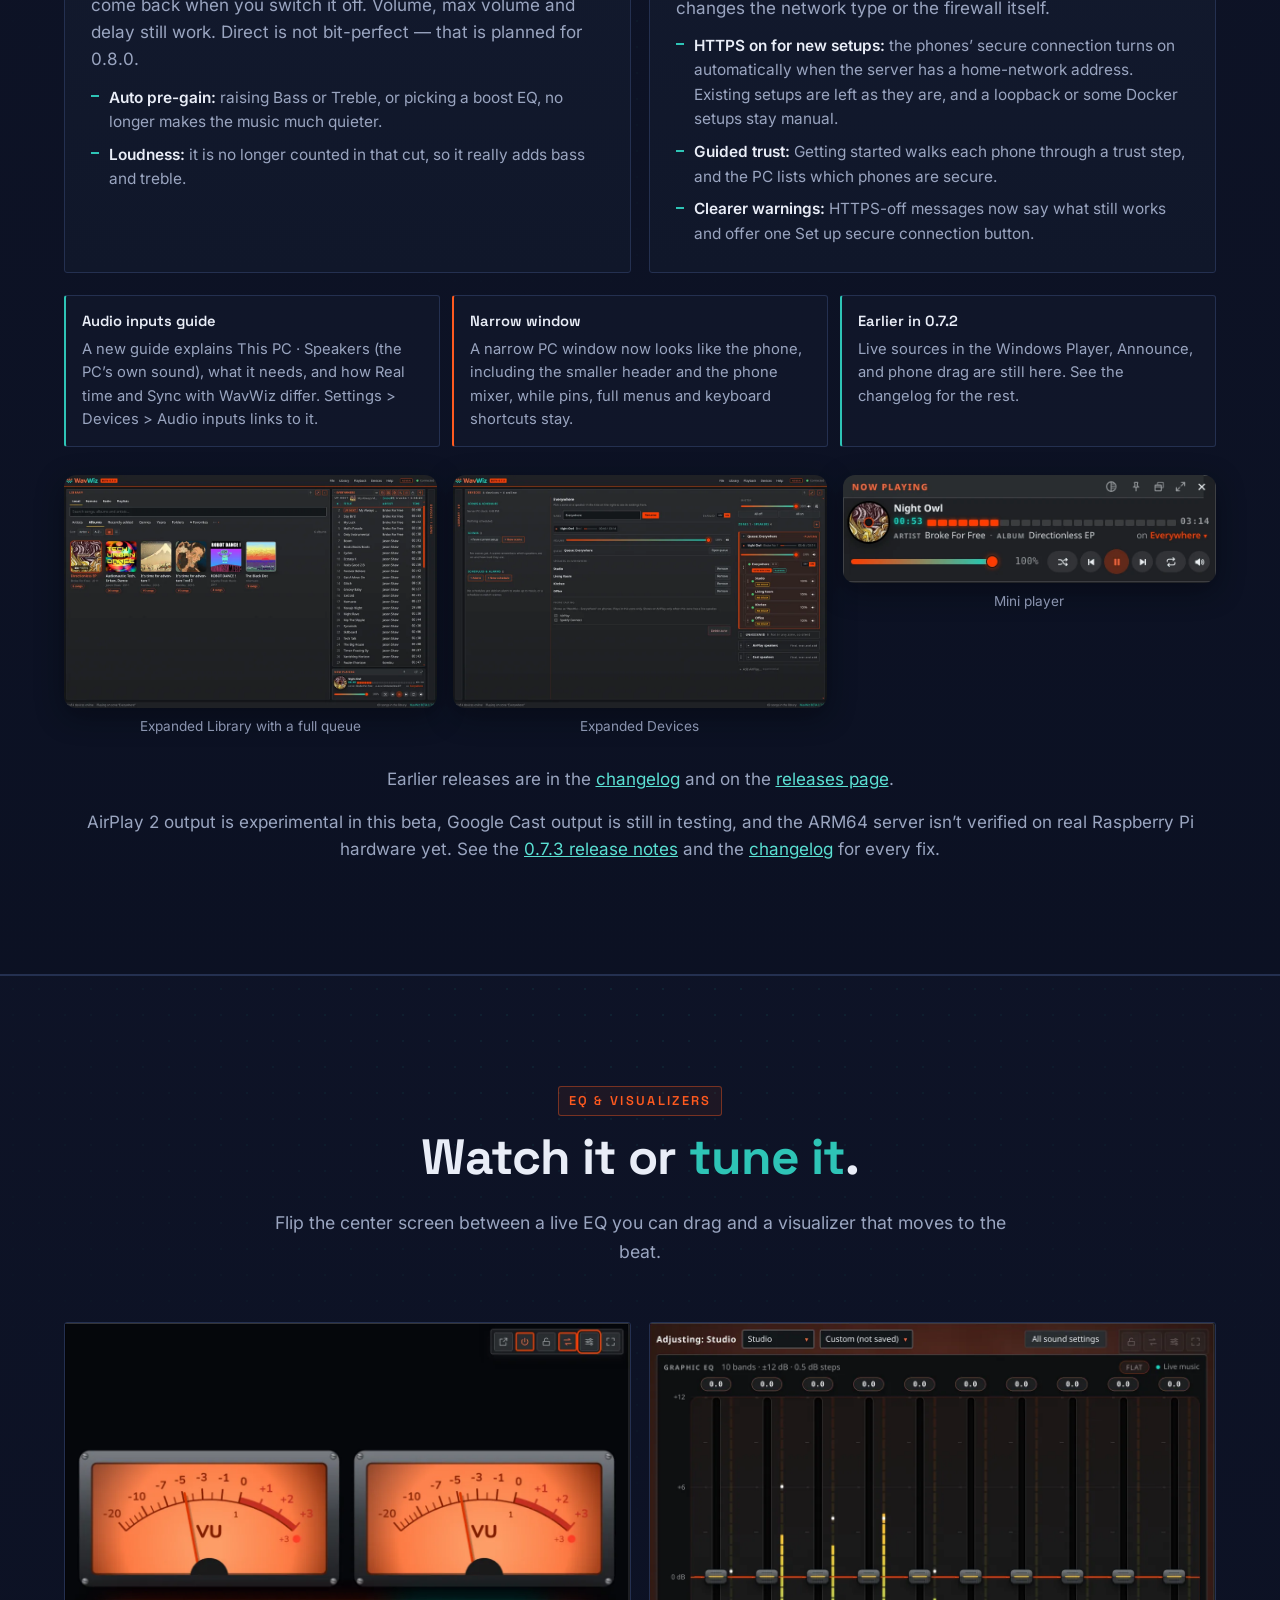
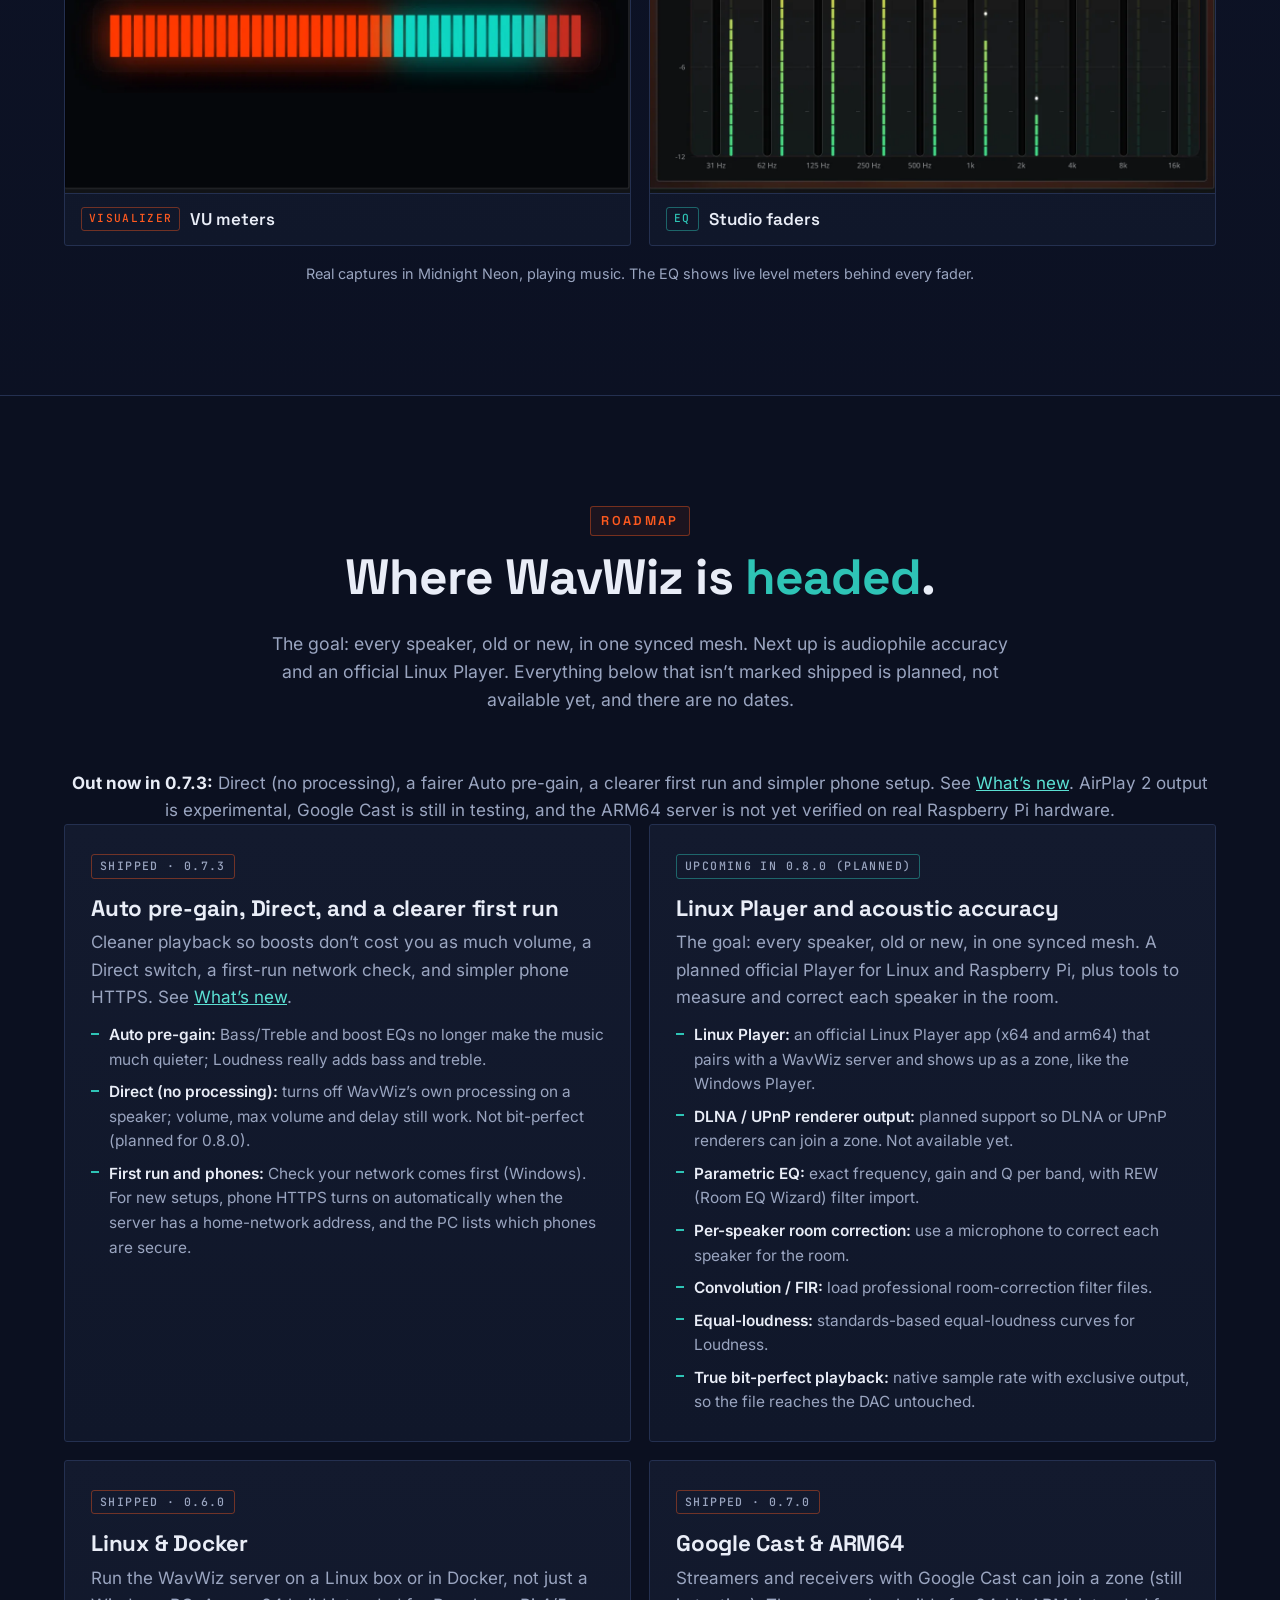
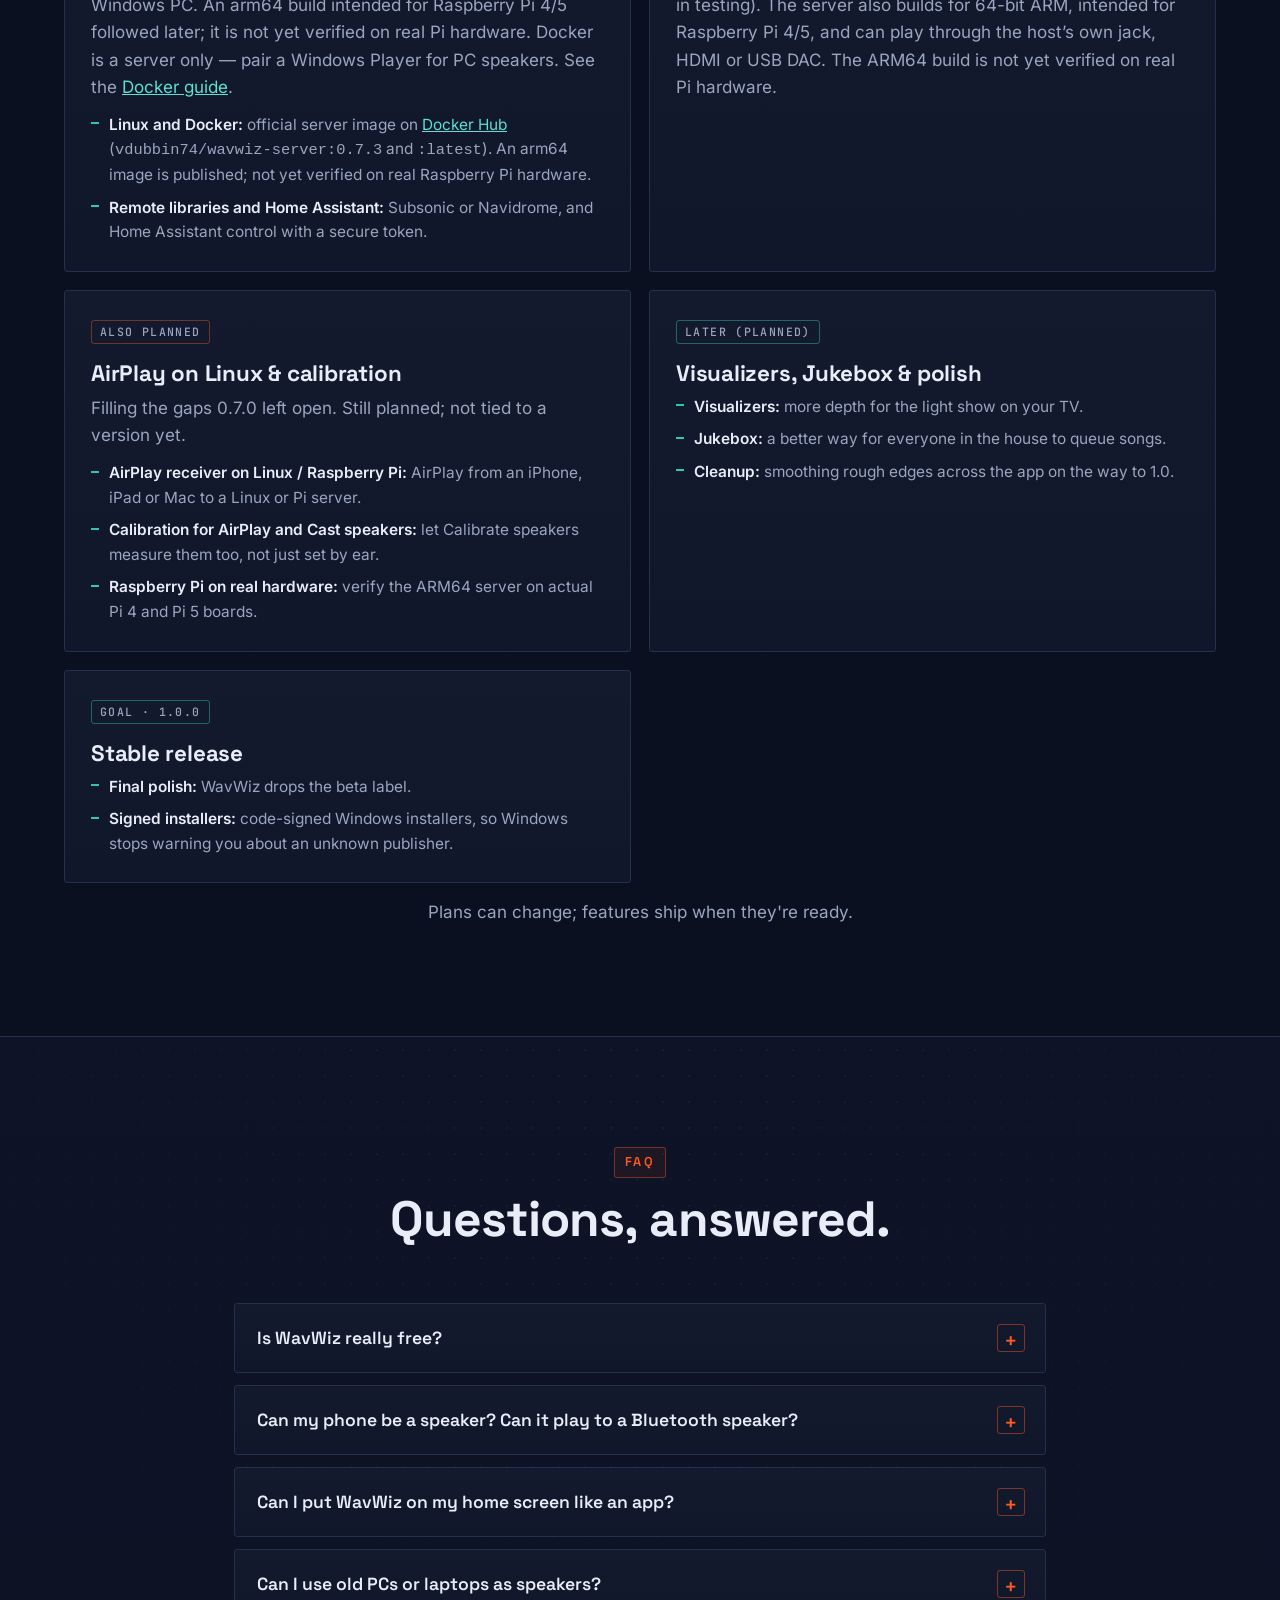
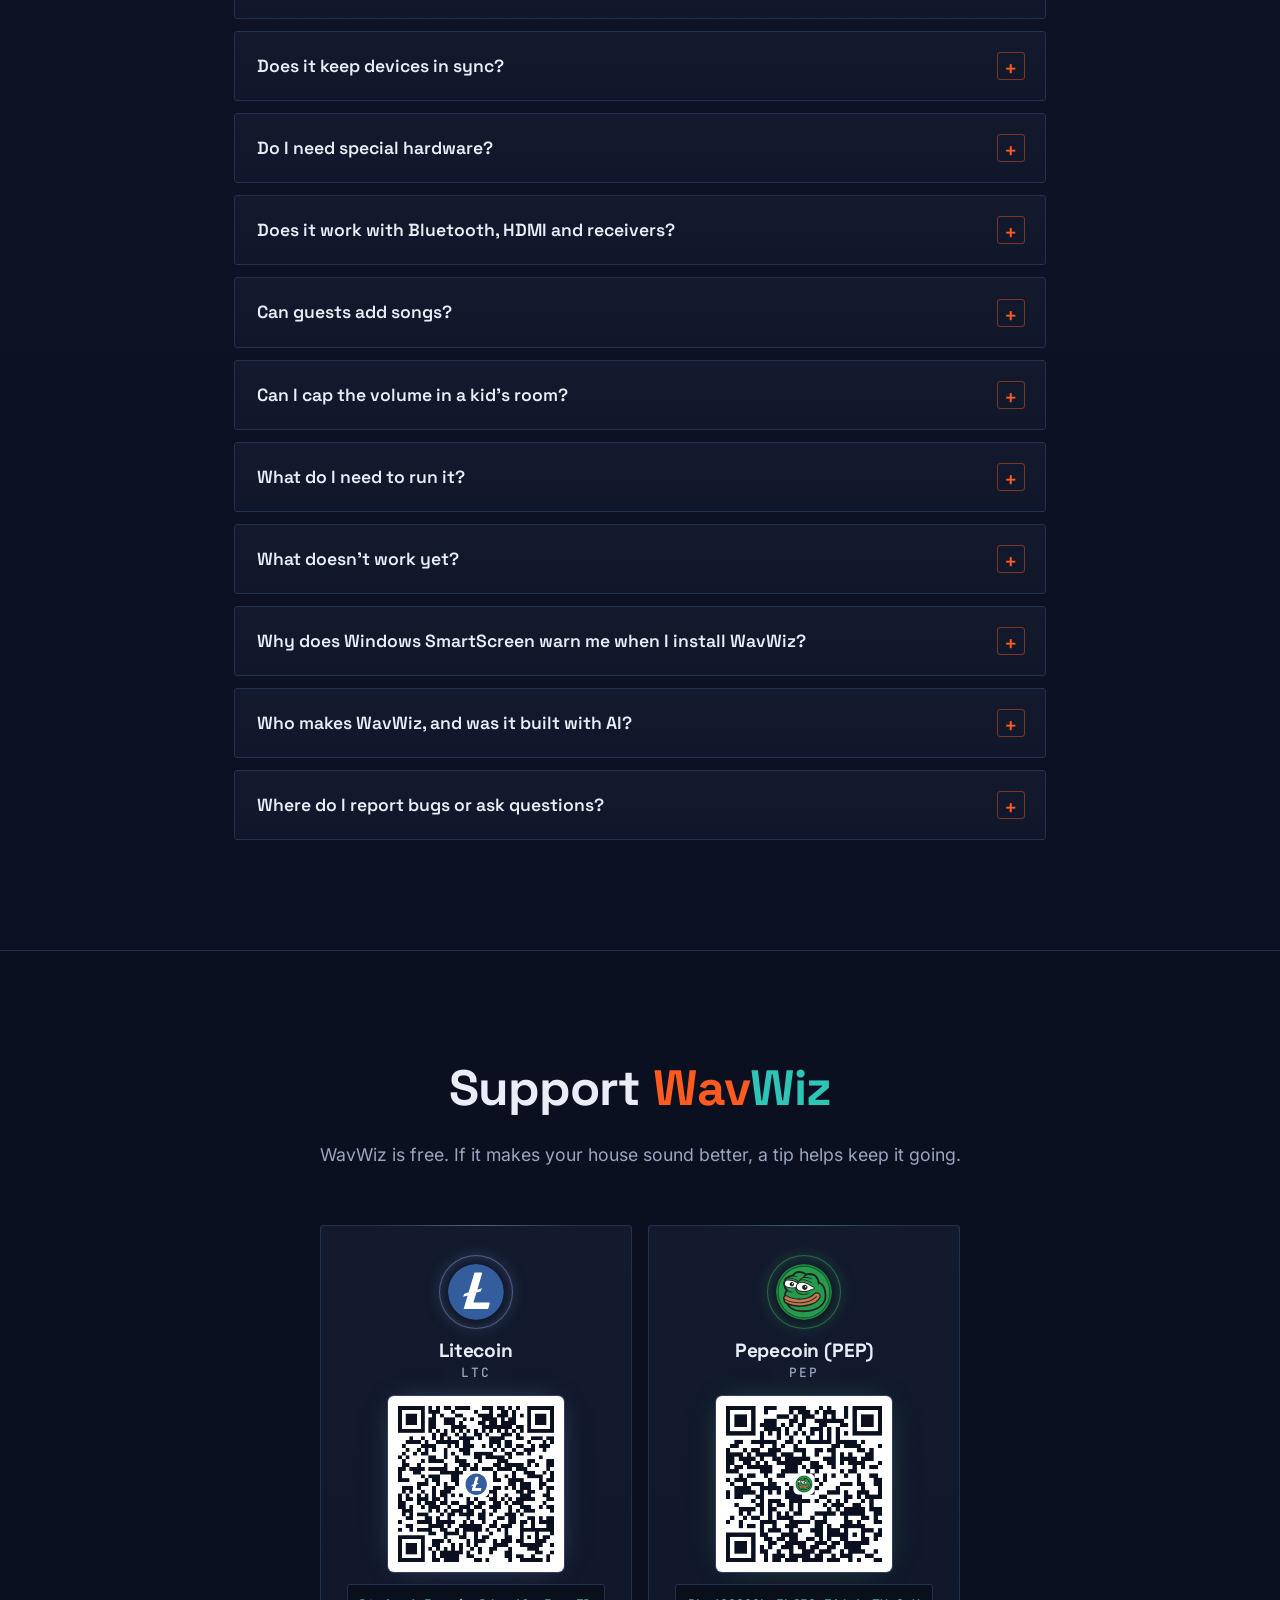
==== commit ab9fa8e4: "Site: rename the second scenario card to Multi-zone" ====
--- a/index.html
+++ b/index.html
@@ -326,7 +326,7 @@
             <p>The vintage amp in the den runs off an old PC, the Sonos in the kitchen plays over AirPlay, and your phone covers the patio, all in sync.</p>
           </article>
           <article class="card scenario-card">
-            <h3>Another</h3>
+            <h3>Multi-zone</h3>
             <p>The AV receiver hooks up to a PC over HDMI, a WiiM drives the bookshelf stereo, and a Chromebook&rsquo;s browser plays in the garage.</p>
           </article>
         </div>
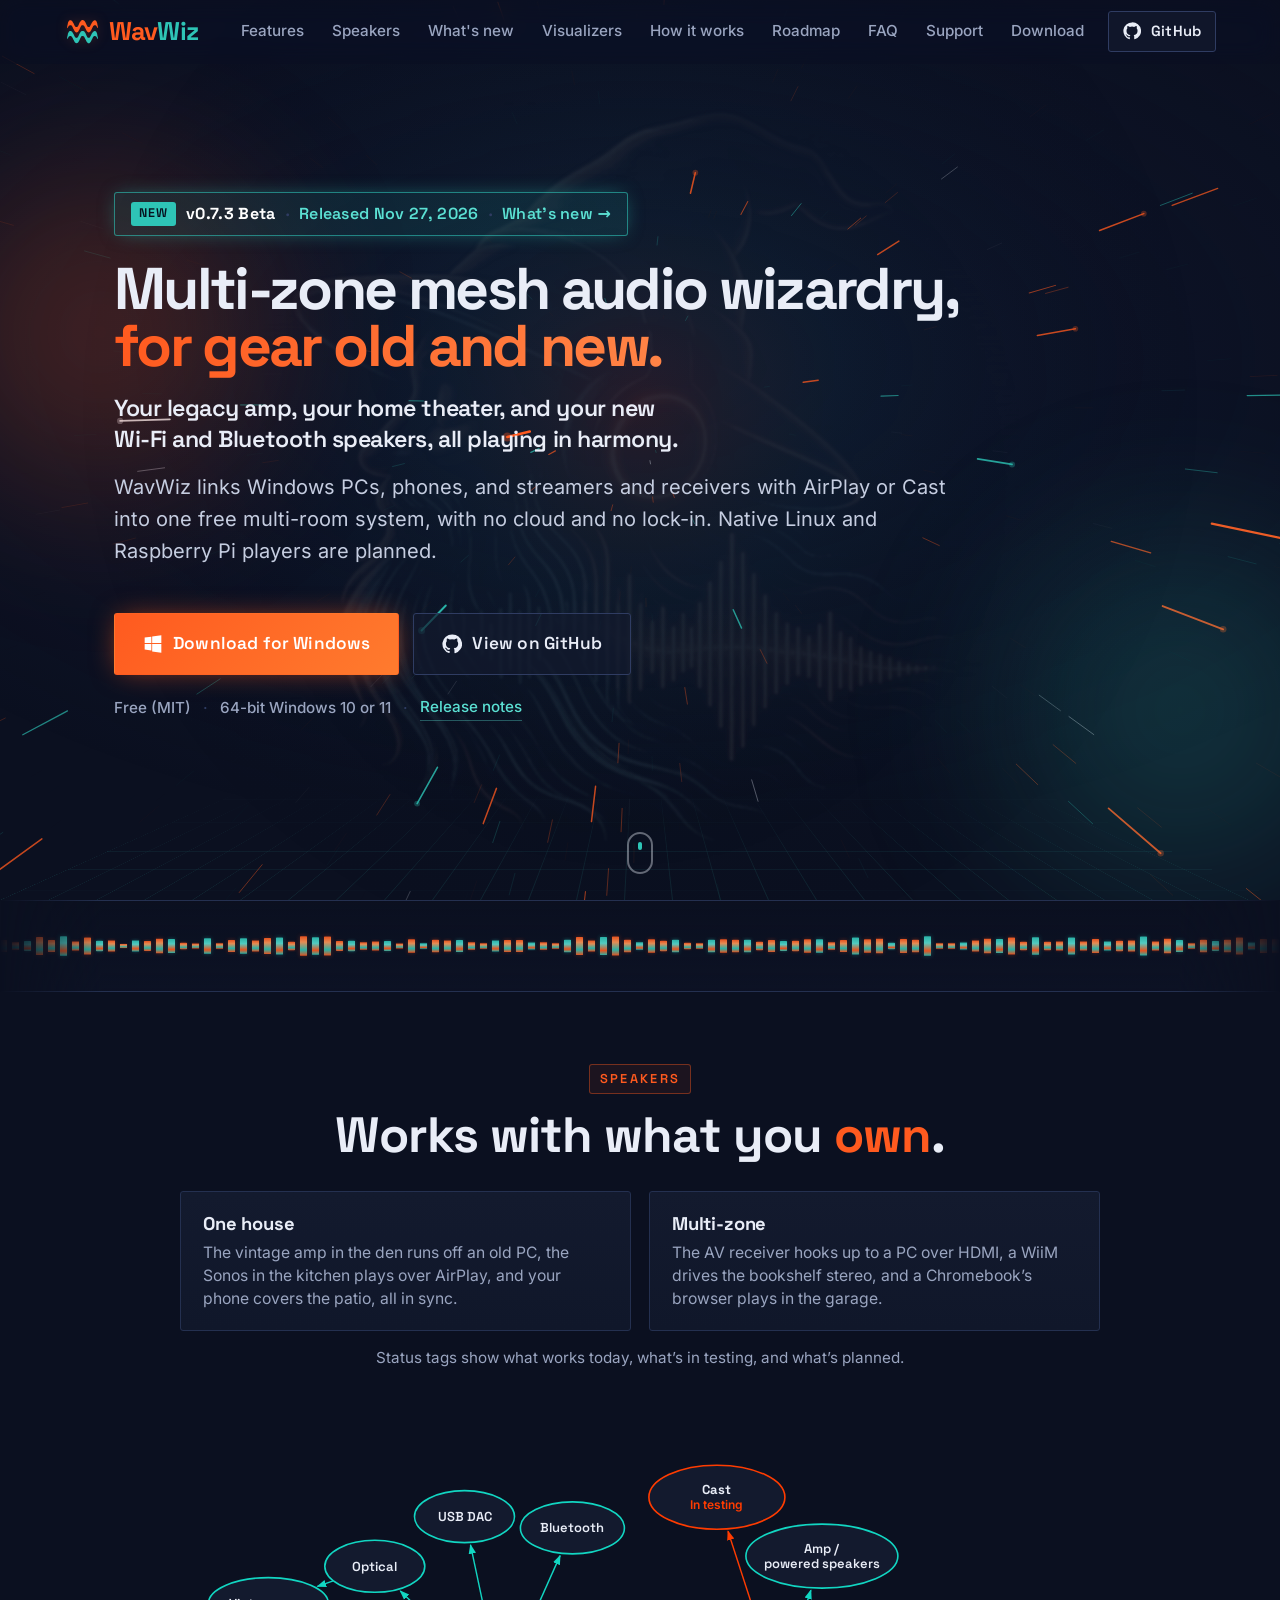
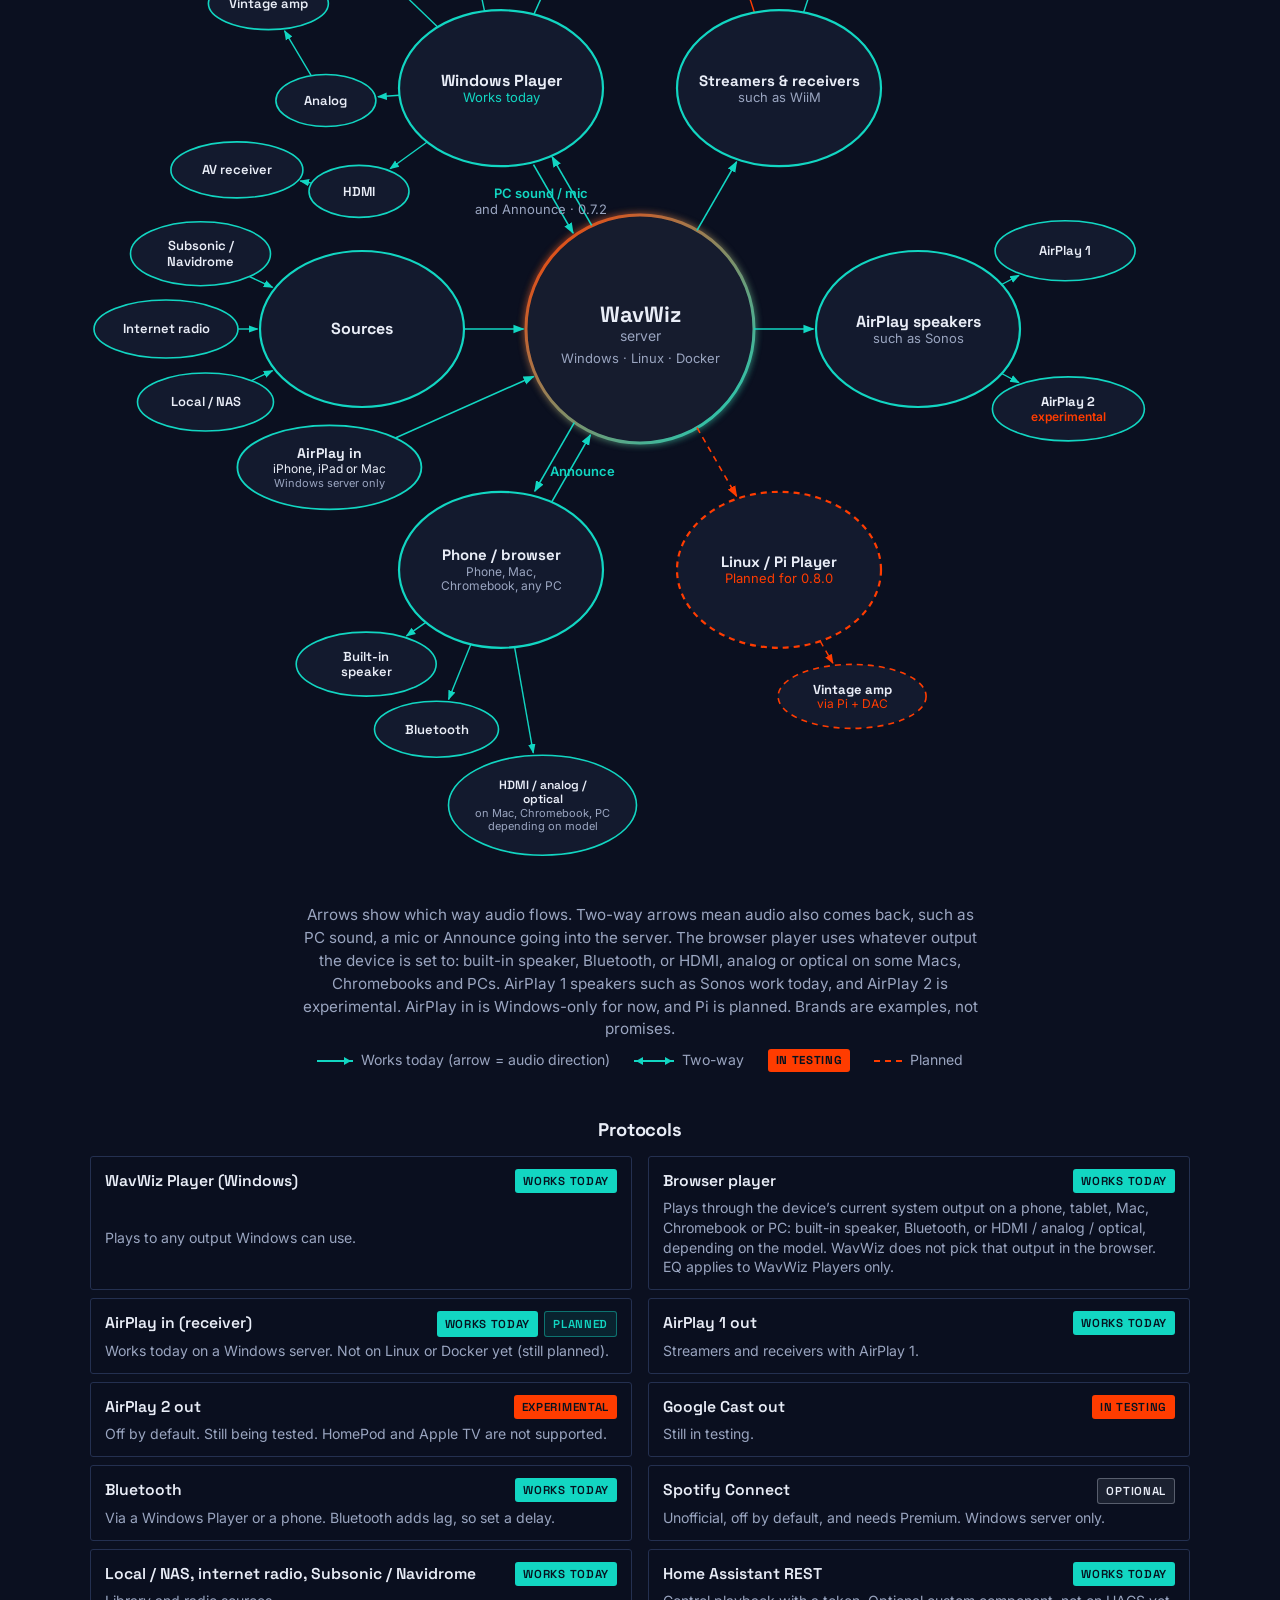
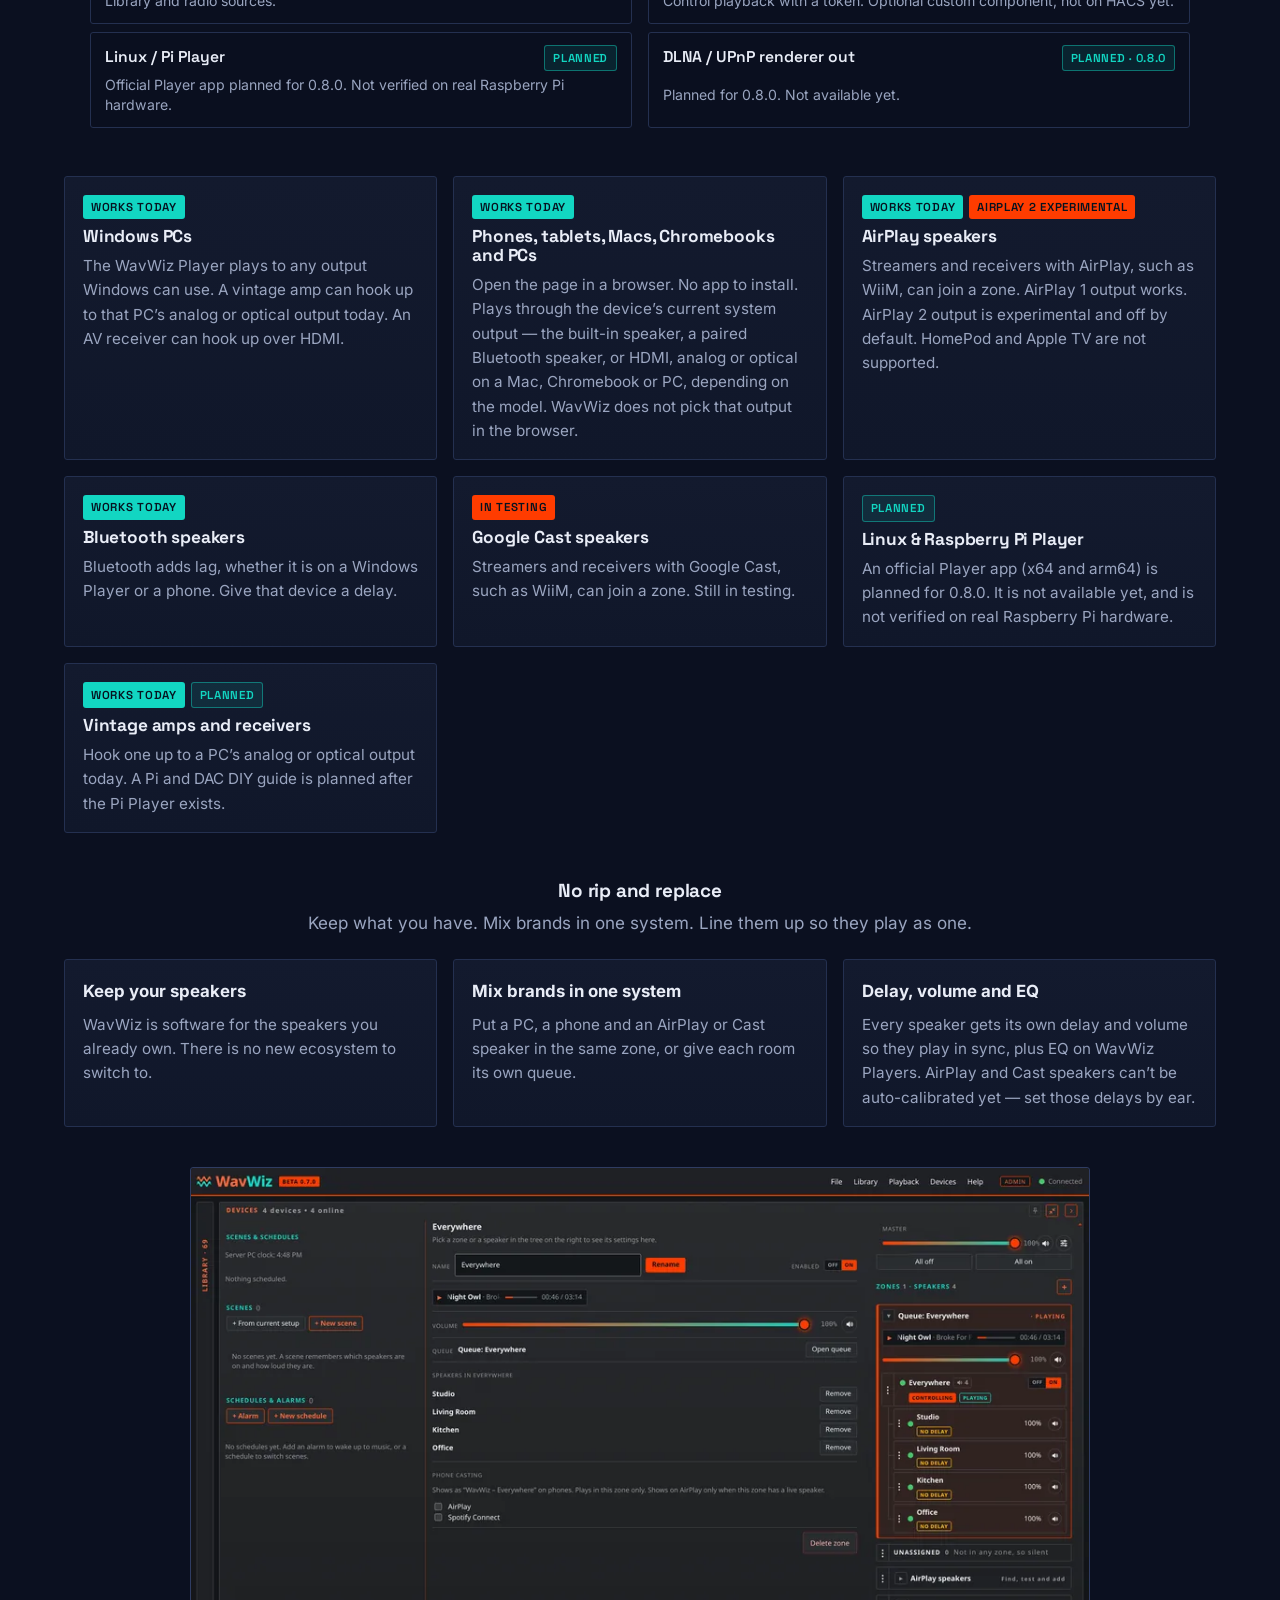
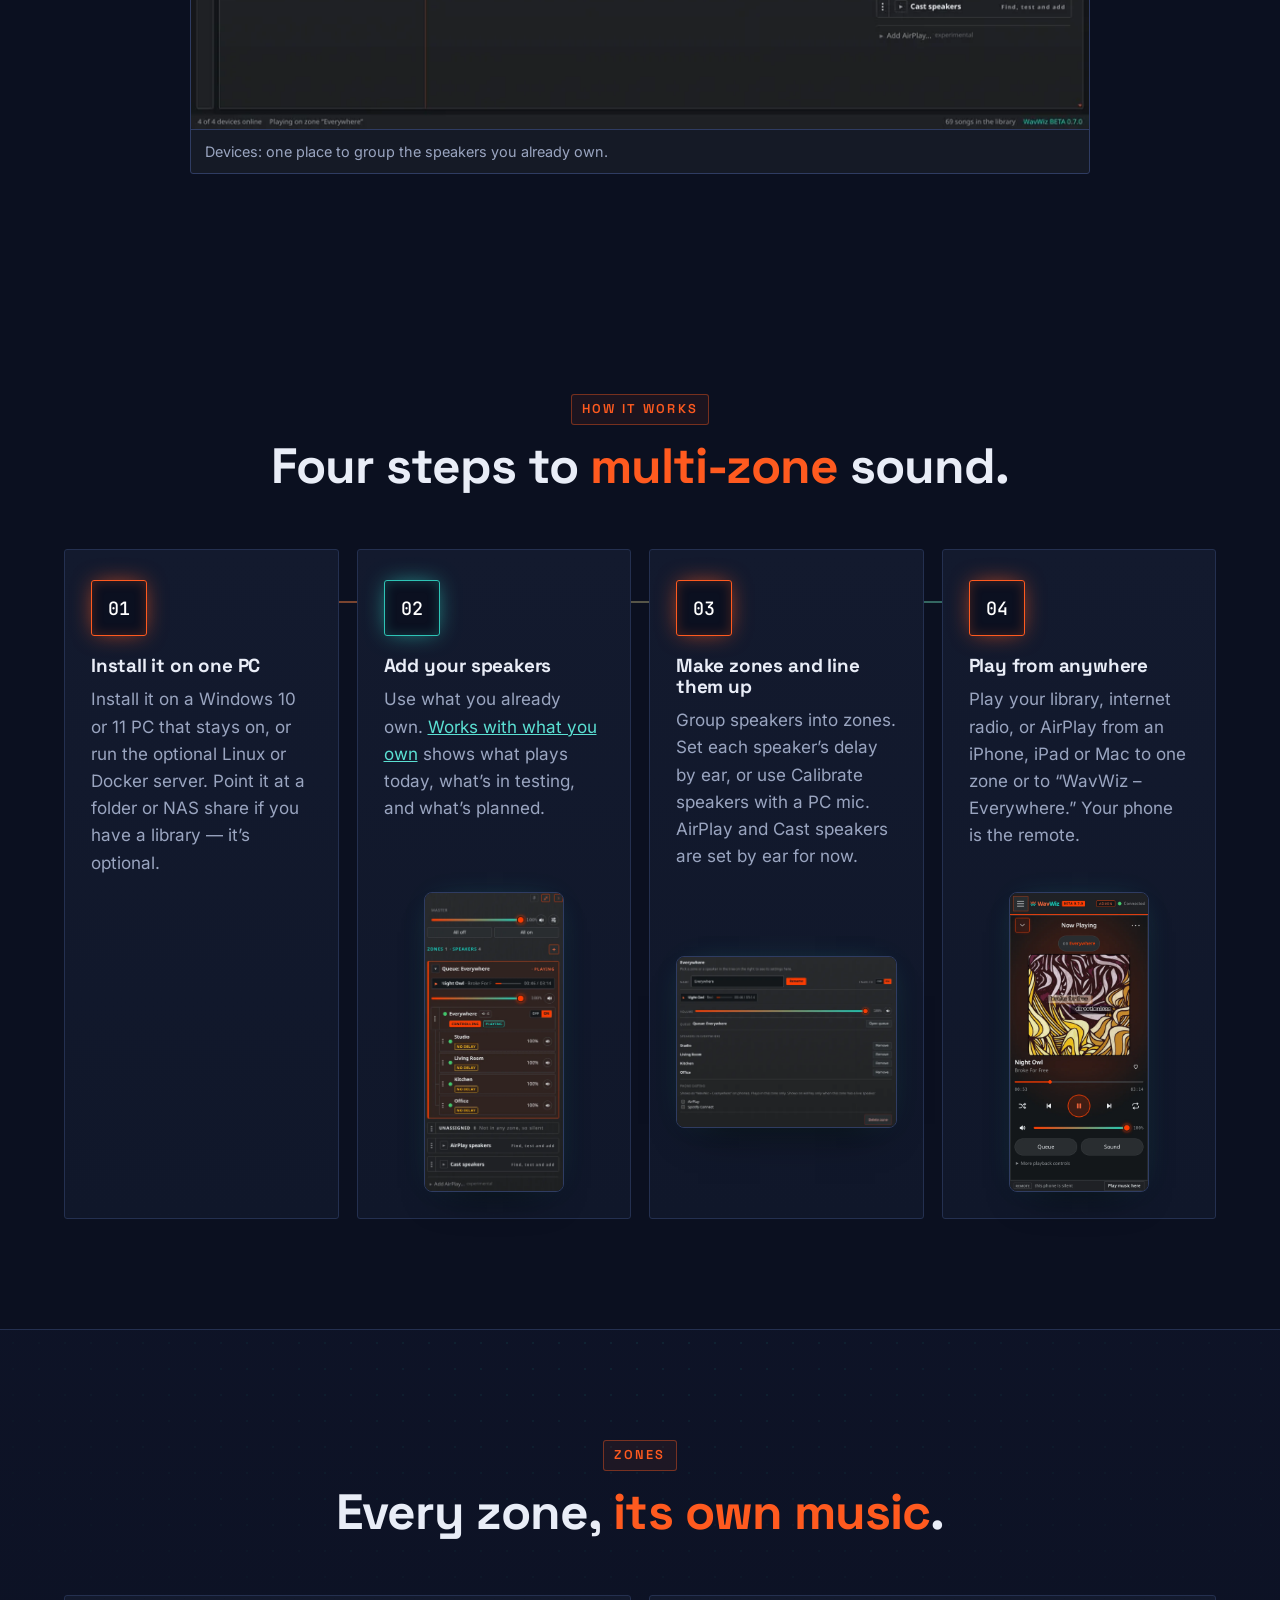
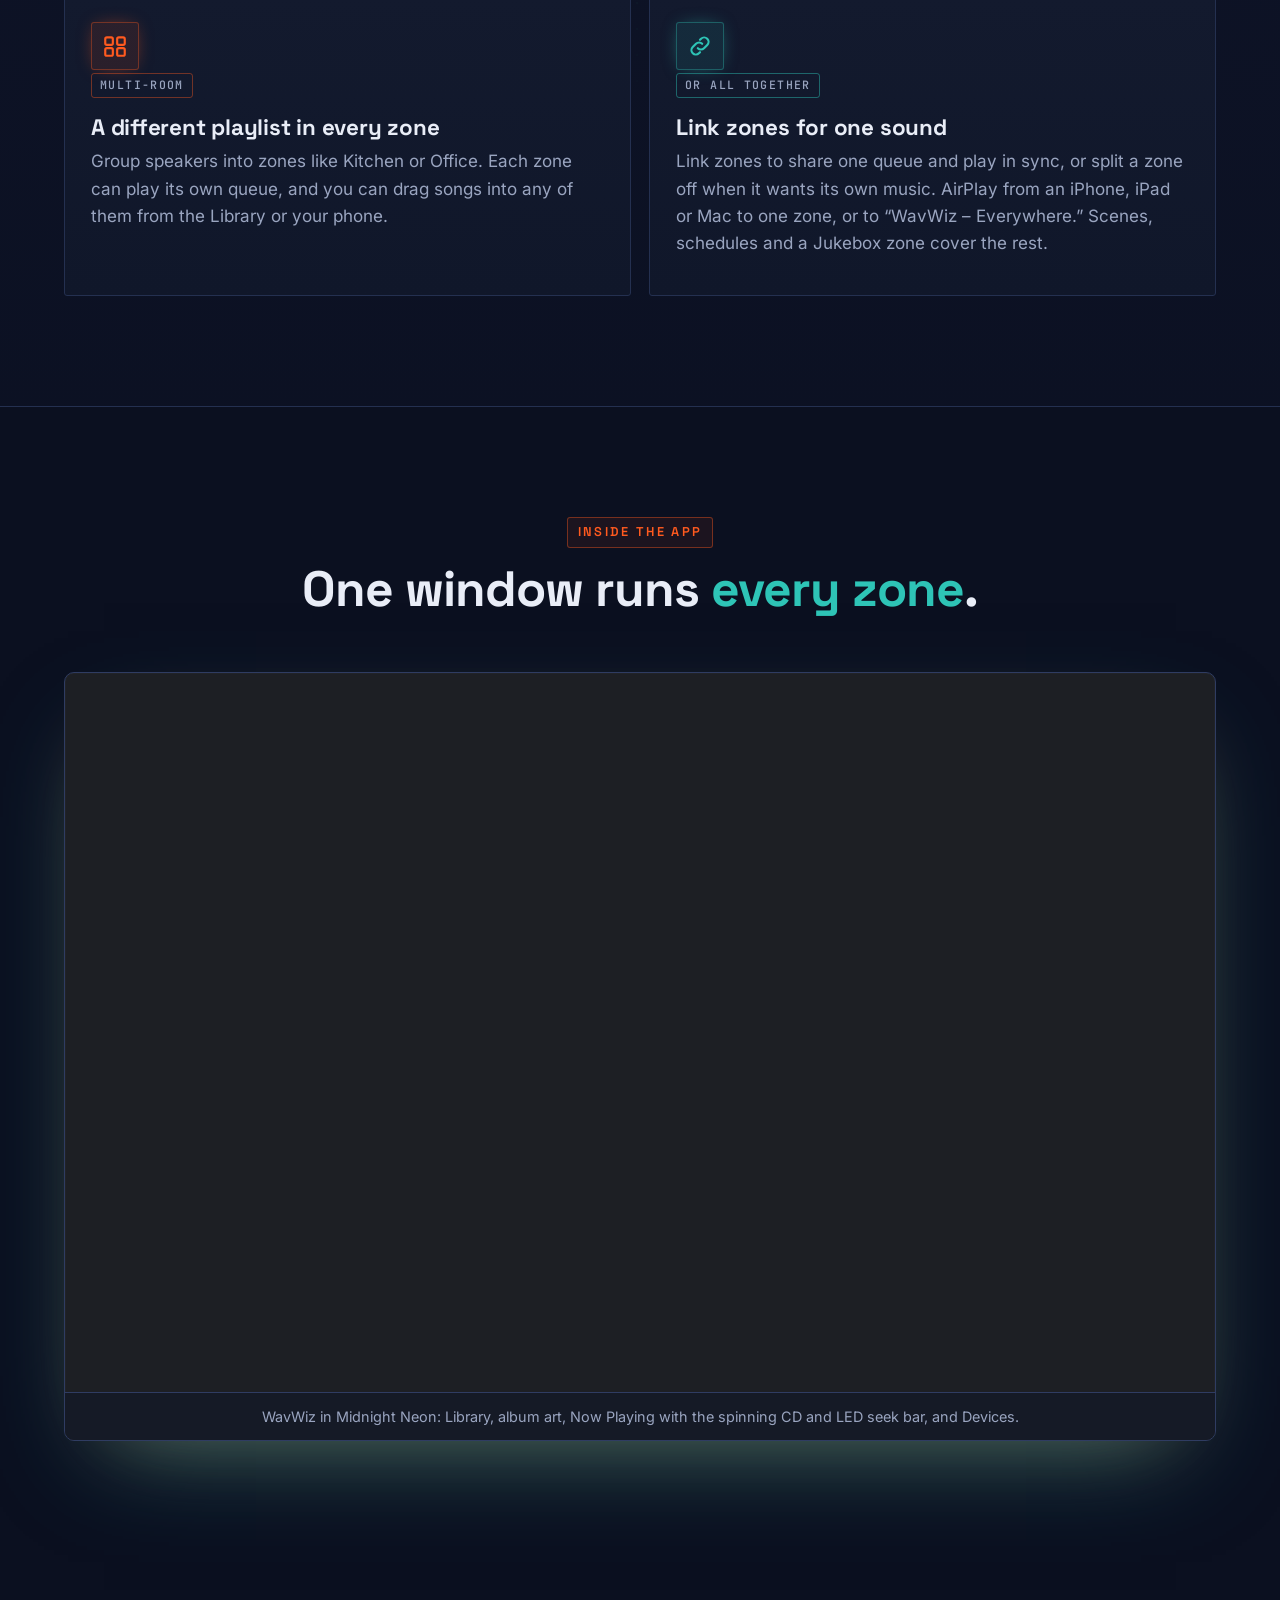
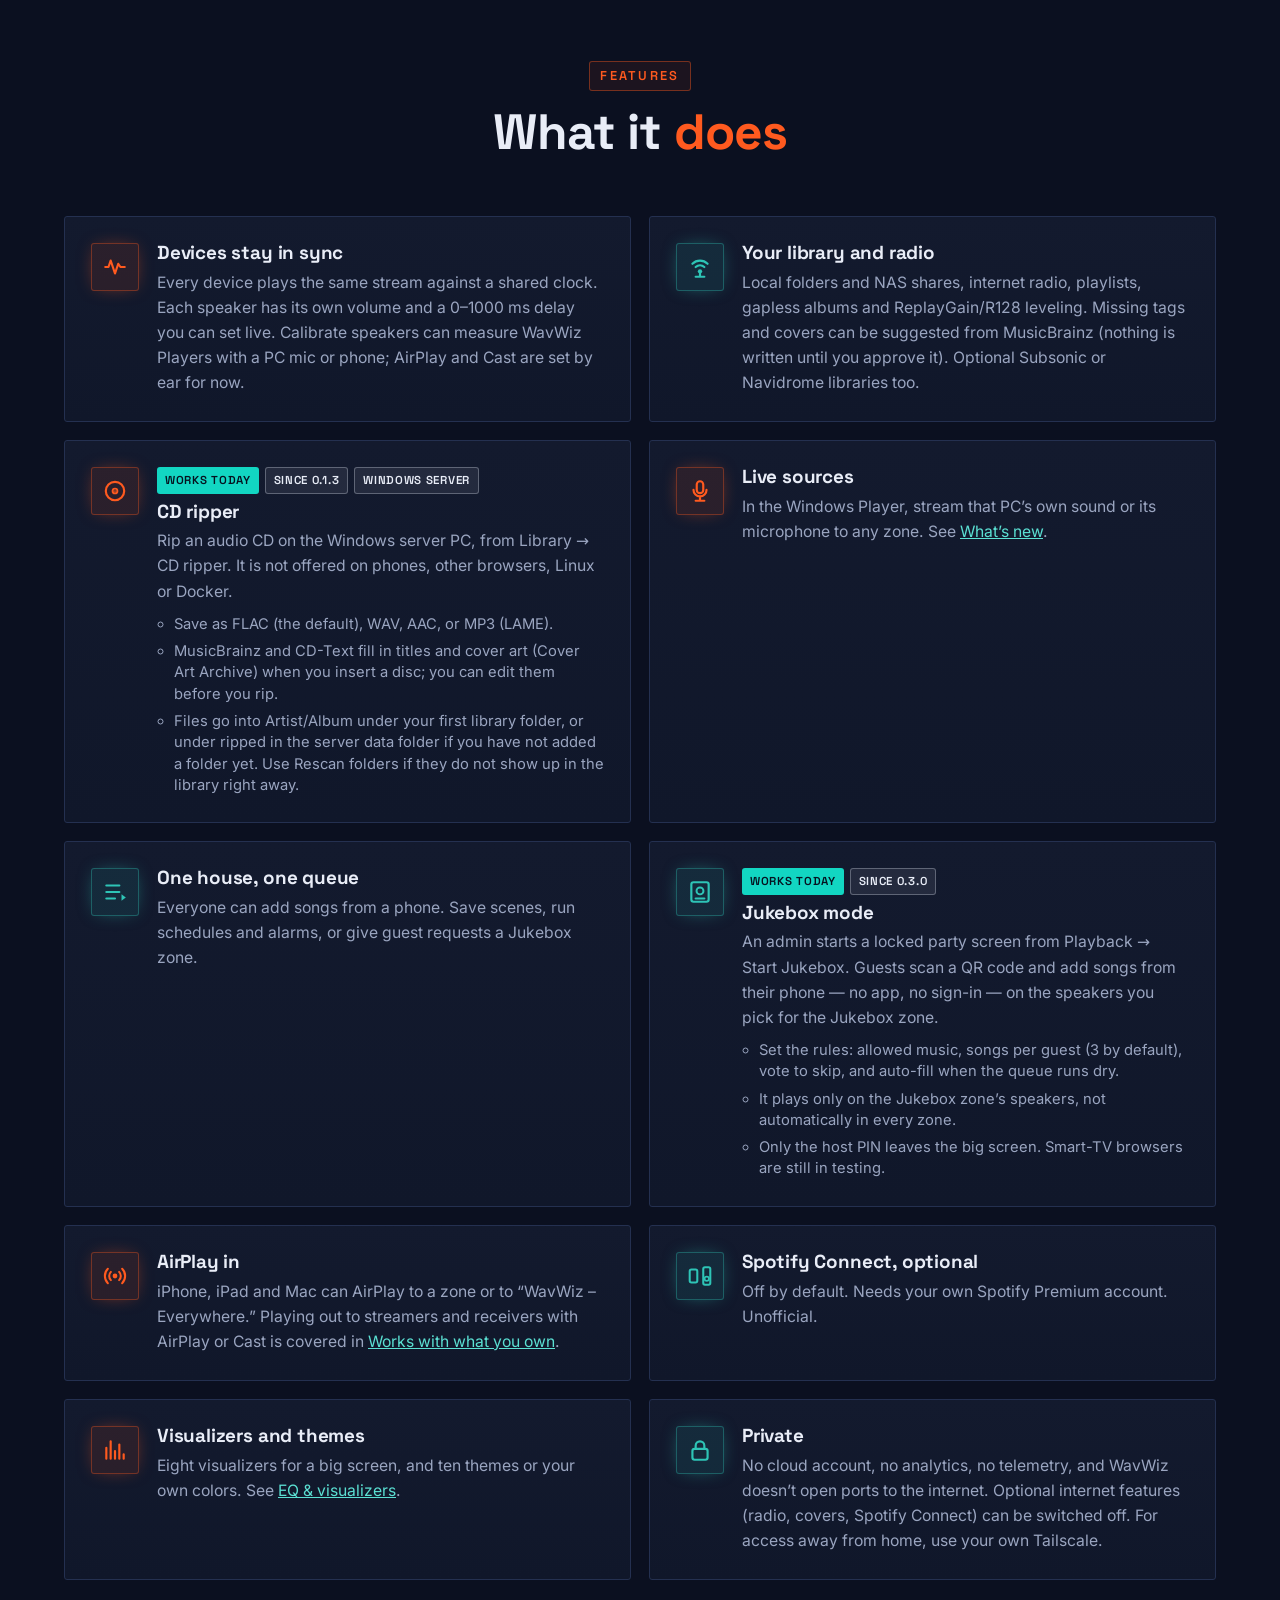
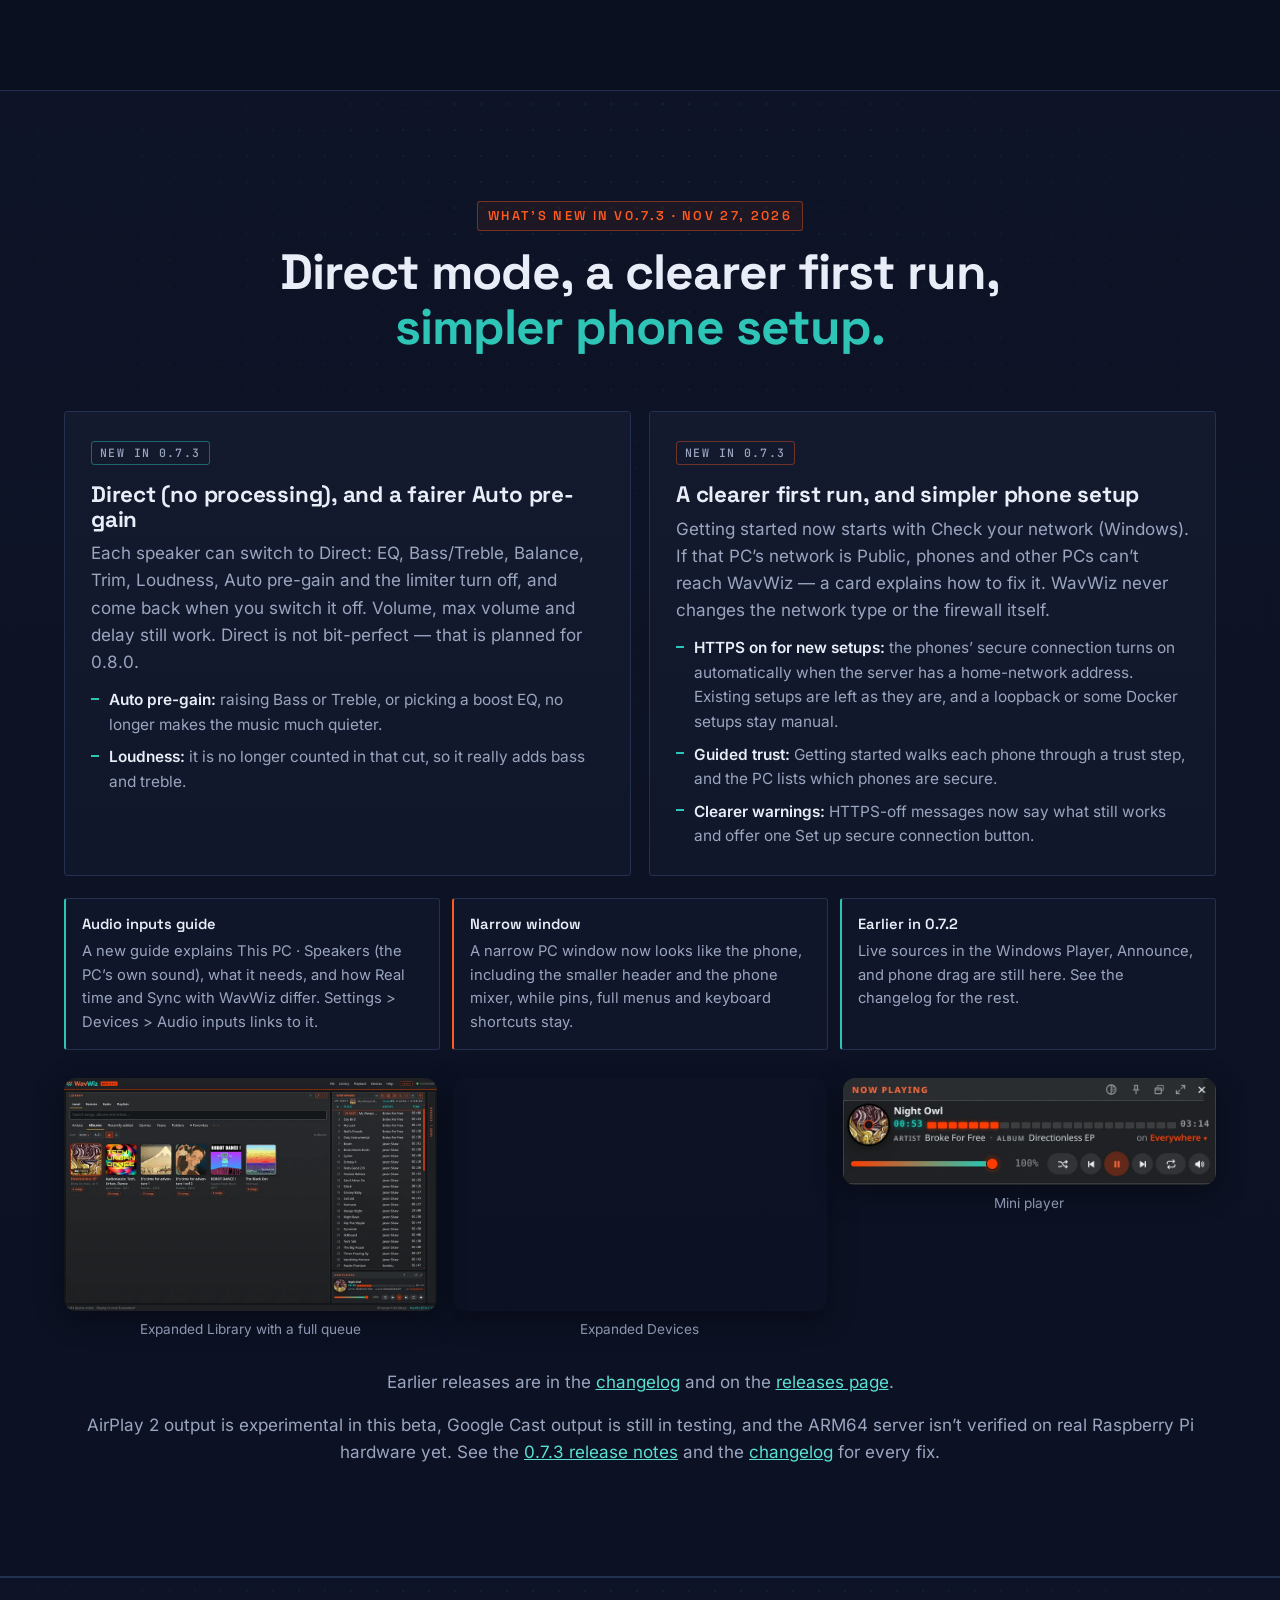
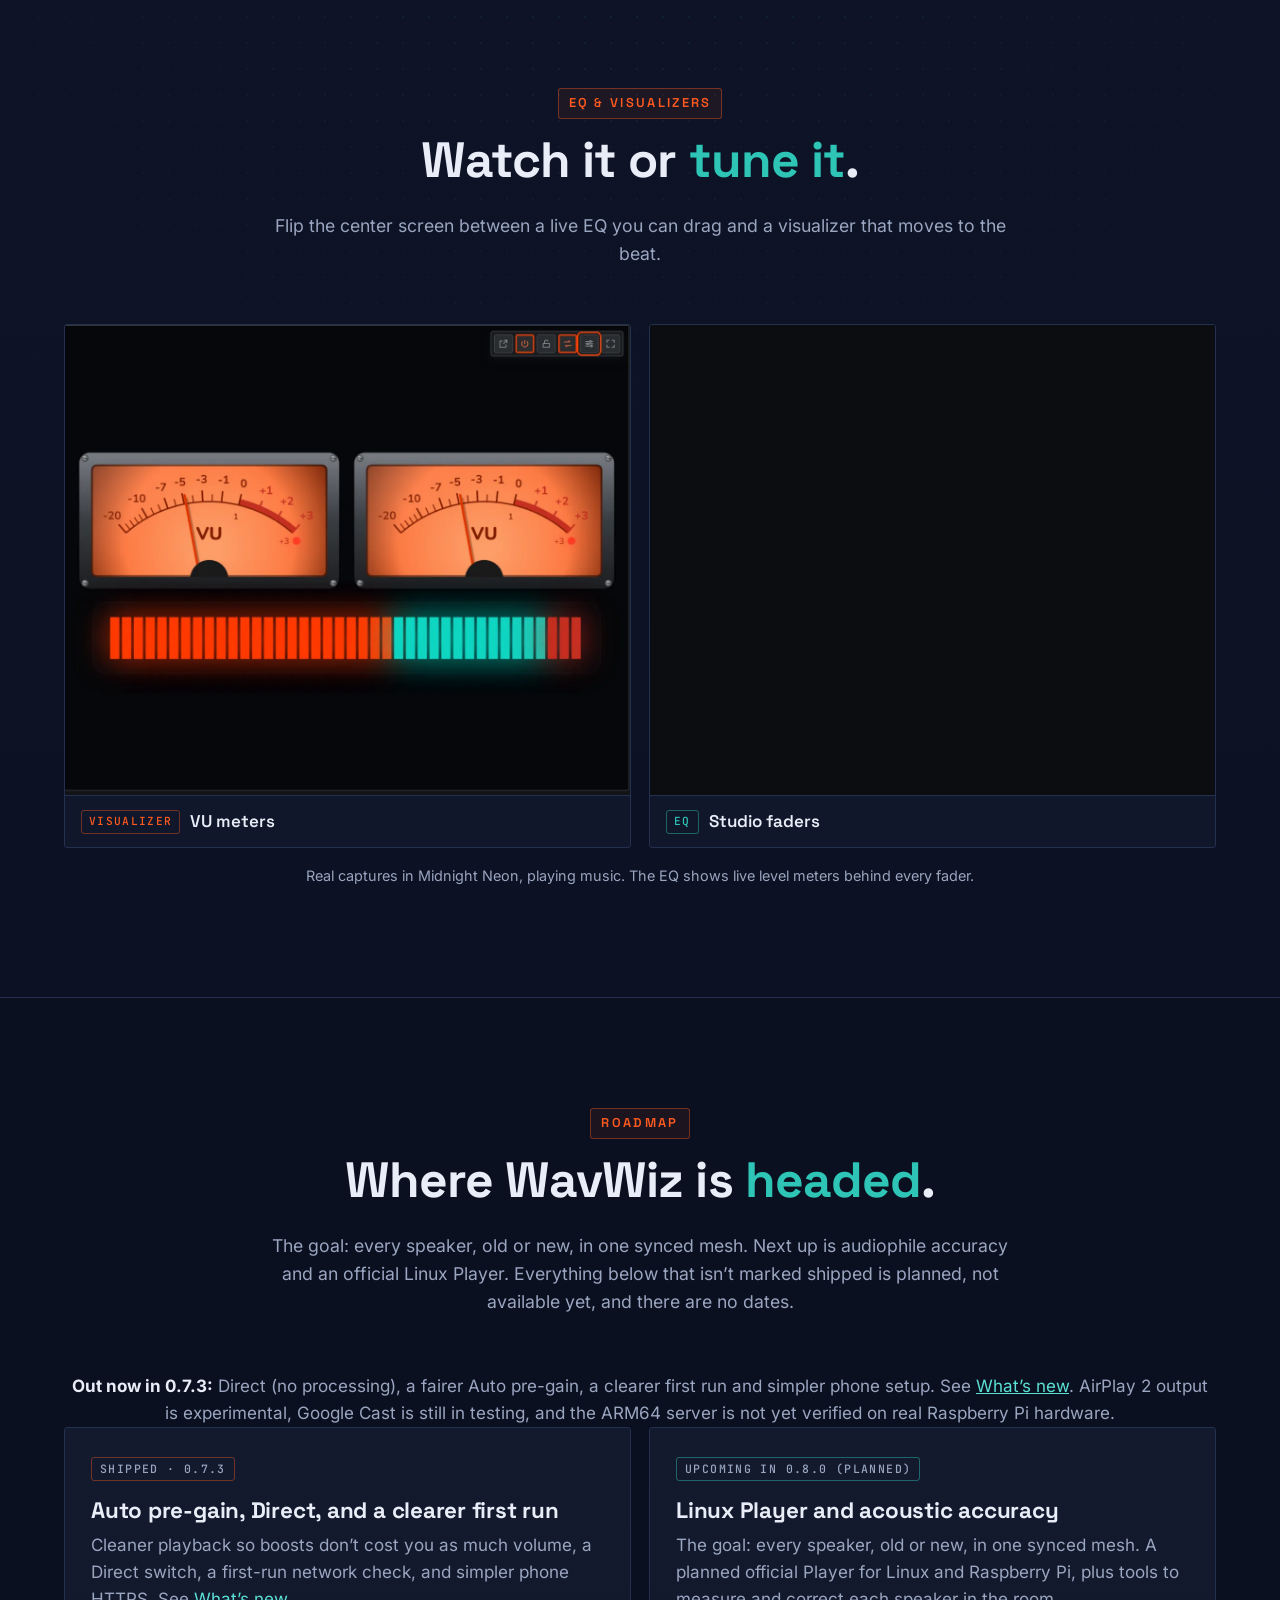
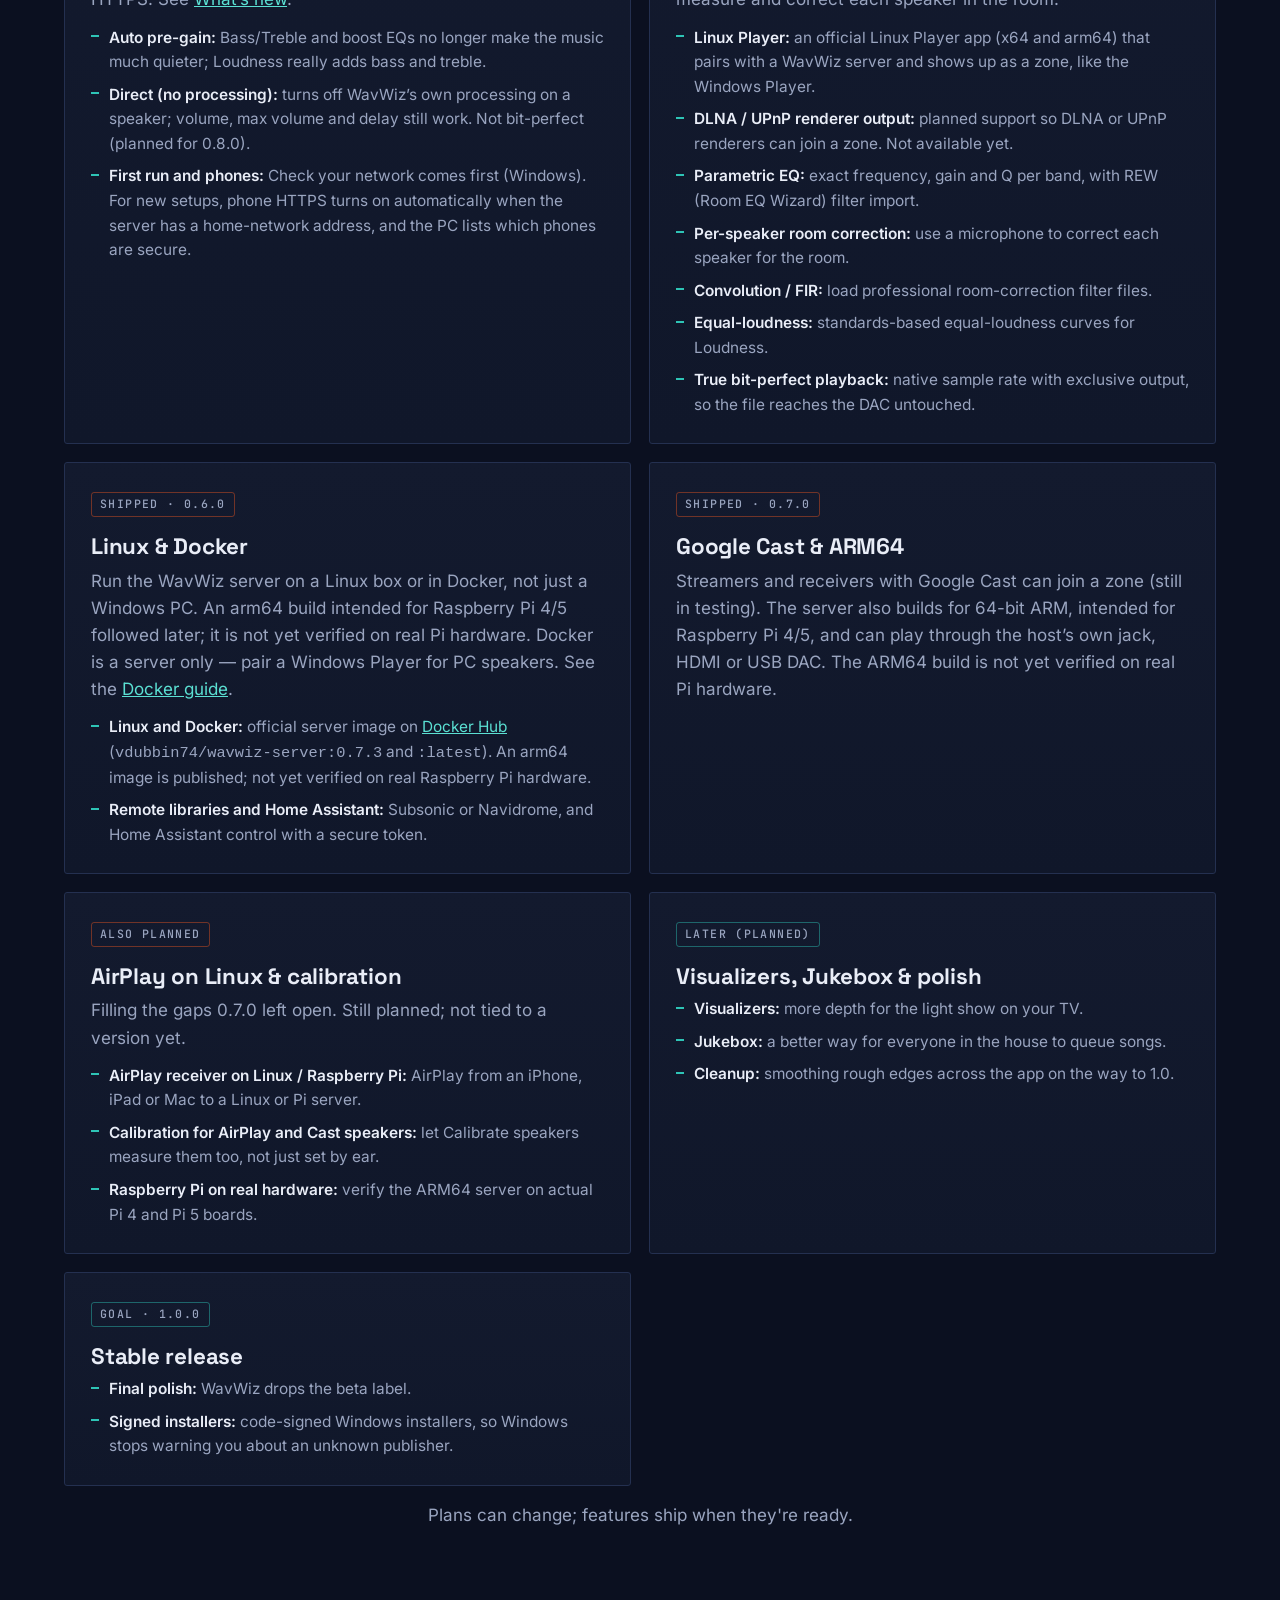
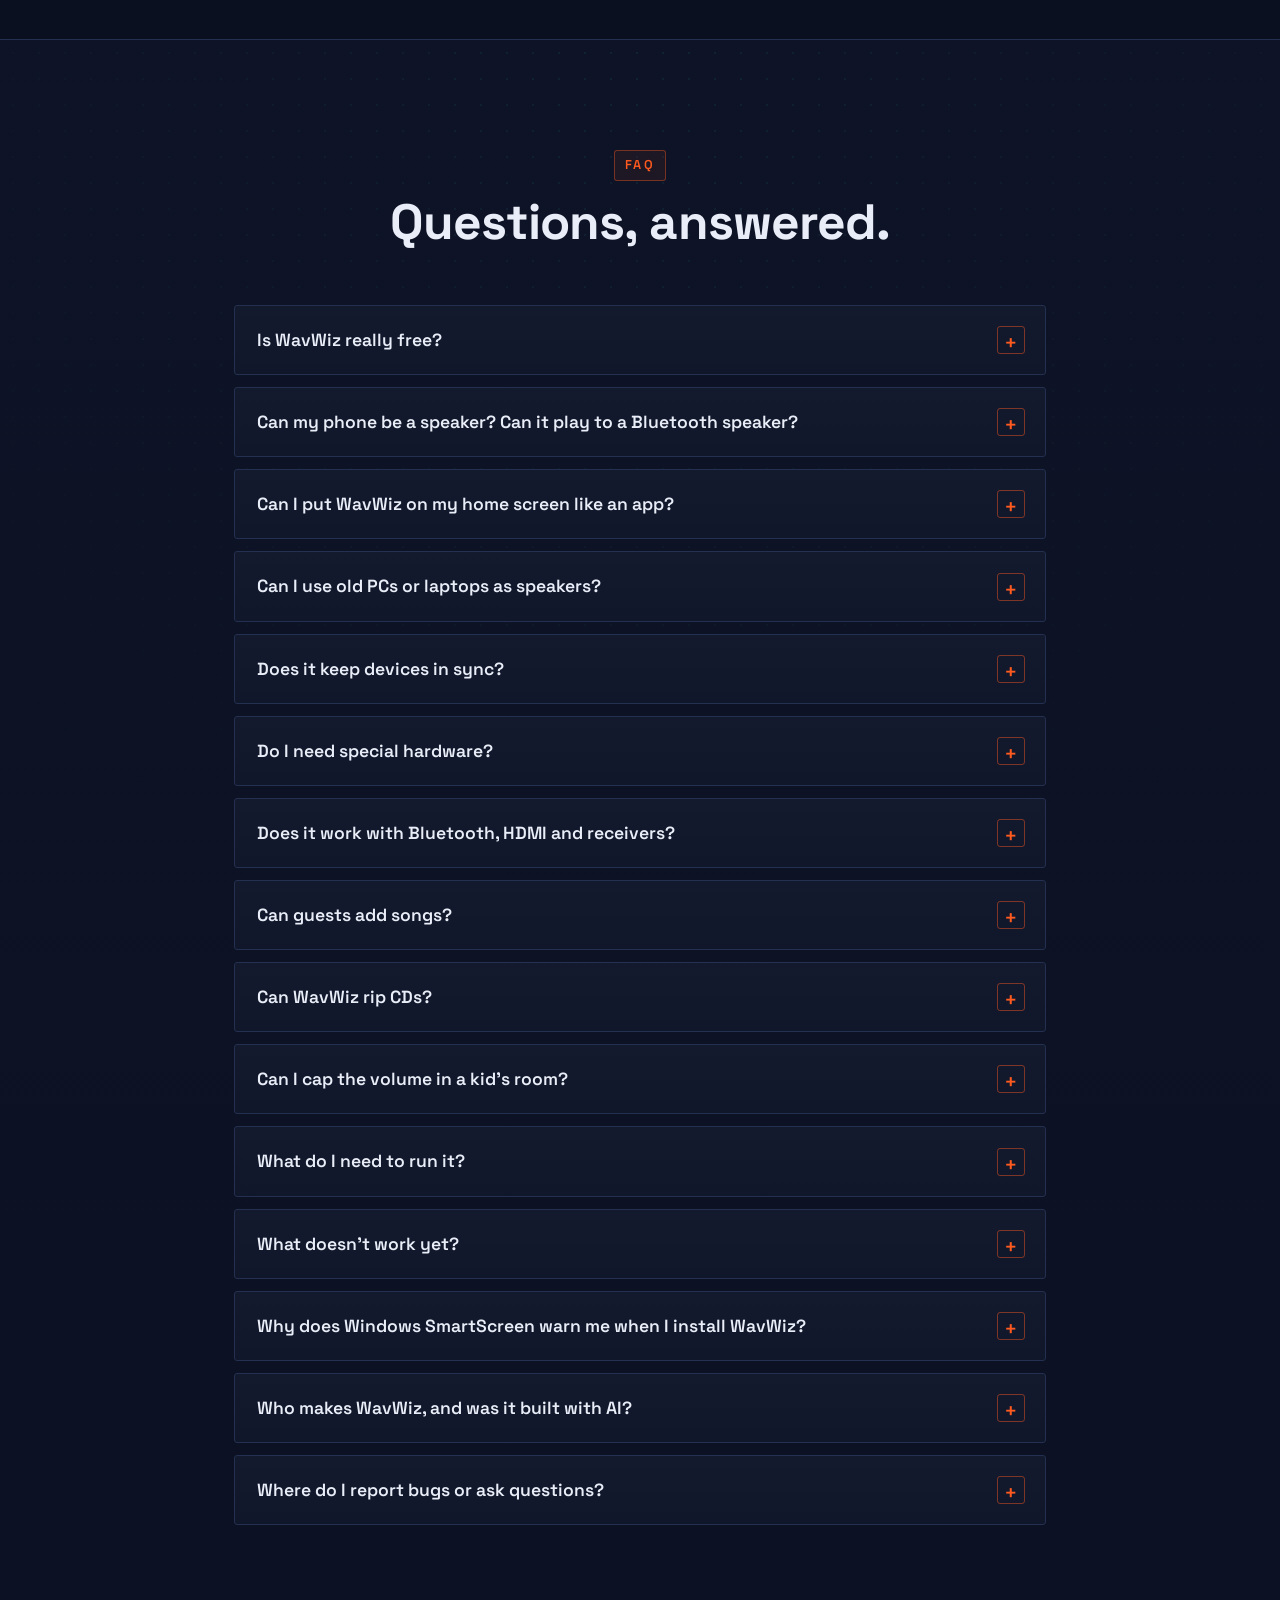
==== commit b107fc49: "Site: add Jukebox mode and CD ripper feature cards" ====
--- a/index.html
+++ b/index.html
@@ -34,7 +34,7 @@
 
   <link rel="preload" href="assets/fonts/space-grotesk-latin.woff2" as="font" type="font/woff2" crossorigin>
   <link rel="preload" href="assets/fonts/inter-latin.woff2" as="font" type="font/woff2" crossorigin>
-  <link rel="stylesheet" href="styles.css?v=076">
+  <link rel="stylesheet" href="styles.css?v=077">
   <script type="application/ld+json">
 {
     "@context": "https://schema.org",
@@ -97,10 +97,12 @@
           "Per-speaker delay, volume and 10-band EQ",
           "Windows Players plus browser speakers on phones, tablets, Mac and Linux",
           "Local/NAS library, internet radio, Subsonic/Navidrome",
+          "CD ripper on the Windows server (since 0.1.3): FLAC, WAV, AAC or MP3, with MusicBrainz and CD-Text lookup; not on Linux, Docker, phones or other browsers",
           "AirPlay receiver; AirPlay 1 speaker output; AirPlay 2 experimental and off by default",
           "Google Cast speaker output (since 0.7.0; still in testing)",
           "Live sources in the Windows Player: stream that PC's own sound or microphone to any zone (Real time or Sync with WavWiz)",
-          "Scenes, schedules, alarms and guest Jukebox",
+          "Scenes, schedules and alarms",
+          "Jukebox mode (since 0.3.0): a locked party screen; guests scan a QR code and add songs from a phone with no app or sign-in, on the Jukebox zone's speakers",
           "Optional Home Assistant control via REST (custom component not on HACS)",
           "Optional unofficial Spotify Connect (off by default; Premium required)",
           "Optional Linux/Docker server (tags 0.7.3 and latest; an arm64 image is published, not yet verified on real Raspberry Pi hardware); plays through the host sound card or headless; no AirPlay receiver or AirPlay 2 output",
@@ -185,7 +187,15 @@
             "name": "Can guests add songs?",
             "acceptedAnswer": {
               "@type": "Answer",
-              "text": "Yes. Anyone on your network can add songs from their own phone. For parties, Jukebox mode puts a QR code on a big screen. Guests scan it and add songs with no app and no sign-in, within your rules: allowed music, songs per guest, vote to skip and more. The Jukebox screen runs in a web browser on a PC, laptop or tablet. A PC or laptop connected to the TV works best; smart-TV browsers are still in testing."
+              "text": "Yes. Anyone on your network can add songs from their own phone. For parties, an admin starts Jukebox mode from Playback, Start Jukebox. It puts a QR code on a locked big screen. Guests scan it and add songs with no app and no sign-in, within your rules: allowed music, songs per guest, vote to skip and more. Songs play on the speakers you pick for the Jukebox zone, not automatically on every zone. The Jukebox screen runs in a web browser on a PC, laptop or tablet. A PC or laptop connected to the TV works best; smart-TV browsers are still in testing."
+            }
+          },
+          {
+            "@type": "Question",
+            "name": "Can WavWiz rip CDs?",
+            "acceptedAnswer": {
+              "@type": "Answer",
+              "text": "Yes, on the Windows server PC. Open Library, CD ripper. It is not offered on a phone, another browser, Linux or Docker. When you insert a disc, MusicBrainz and CD-Text fill in artist, album, year, track titles and cover art (covers come from the Cover Art Archive); you can edit them before you start. Rip to FLAC (the default), WAV, AAC or MP3. Files go into an Artist/Album folder under your first library folder, or under ripped in the server data folder if you have not added a library folder yet. Use Rescan folders if they do not show up in the library right away."
             }
           },
           {
@@ -834,7 +844,24 @@
           </li>
           <li class="card feature reveal">
             <div class="feature-ico ico-t"><svg viewBox="0 0 24 24" aria-hidden="true"><path d="M5 9a10 10 0 0 1 14 0M8 12a6 6 0 0 1 8 0" fill="none" stroke="currentColor" stroke-width="2" stroke-linecap="round"/><circle cx="12" cy="16" r="2" fill="currentColor"/><path d="M12 18v3M8 21h8" fill="none" stroke="currentColor" stroke-width="2" stroke-linecap="round"/></svg></div>
-            <div class="feature-text"><h3>Your library and radio</h3><p>Local folders and NAS shares, internet radio, playlists, gapless albums and ReplayGain/R128 leveling. Rip CDs to FLAC on the server PC; tag lookups wait for your approval. Optional Subsonic or Navidrome libraries too.</p></div>
+            <div class="feature-text"><h3>Your library and radio</h3><p>Local folders and NAS shares, internet radio, playlists, gapless albums and ReplayGain/R128 leveling. Missing tags and covers can be suggested from MusicBrainz (nothing is written until you approve it). Optional Subsonic or Navidrome libraries too.</p></div>
+          </li>
+          <li class="card feature reveal">
+            <div class="feature-ico ico-o"><svg viewBox="0 0 24 24" aria-hidden="true"><circle cx="12" cy="12" r="8.5" fill="none" stroke="currentColor" stroke-width="2"/><circle cx="12" cy="12" r="2.2" fill="none" stroke="currentColor" stroke-width="1.8"/><circle cx="12" cy="12" r="0.8" fill="currentColor"/></svg></div>
+            <div class="feature-text">
+              <div class="status-row">
+                <span class="status status-today">Works today</span>
+                <span class="status status-meta">Since 0.1.3</span>
+                <span class="status status-meta">Windows server</span>
+              </div>
+              <h3>CD ripper</h3>
+              <p>Rip an audio CD on the Windows server PC, from Library &rarr; CD ripper. It is not offered on phones, other browsers, Linux or Docker.</p>
+              <ul class="feature-bullets">
+                <li>Save as FLAC (the default), WAV, AAC, or MP3 (LAME).</li>
+                <li>MusicBrainz and CD-Text fill in titles and cover art (Cover Art Archive) when you insert a disc; you can edit them before you rip.</li>
+                <li>Files go into Artist/Album under your first library folder, or under ripped in the server data folder if you have not added a folder yet. Use Rescan folders if they do not show up in the library right away.</li>
+              </ul>
+            </div>
           </li>
           <li class="card feature reveal">
             <div class="feature-ico ico-o"><svg viewBox="0 0 24 24" aria-hidden="true"><rect x="9" y="3" width="6" height="11" rx="3" fill="none" stroke="currentColor" stroke-width="2"/><path d="M6 11a6 6 0 0 0 12 0M12 17v4M8 21h8" fill="none" stroke="currentColor" stroke-width="2" stroke-linecap="round"/></svg></div>
@@ -843,6 +870,22 @@
           <li class="card feature reveal">
             <div class="feature-ico ico-t"><svg viewBox="0 0 24 24" aria-hidden="true"><path d="M4 6h12M4 12h12M4 18h8" fill="none" stroke="currentColor" stroke-width="2" stroke-linecap="round"/><path d="M18 14v6l4-3-4-3Z" fill="currentColor"/></svg></div>
             <div class="feature-text"><h3>One house, one queue</h3><p>Everyone can add songs from a phone. Save scenes, run schedules and alarms, or give guest requests a Jukebox zone.</p></div>
+          </li>
+          <li class="card feature reveal">
+            <div class="feature-ico ico-t"><svg viewBox="0 0 24 24" aria-hidden="true"><rect x="4" y="3" width="16" height="18" rx="2" fill="none" stroke="currentColor" stroke-width="2"/><circle cx="12" cy="11" r="3.2" fill="none" stroke="currentColor" stroke-width="1.8"/><path d="M8 18h8" fill="none" stroke="currentColor" stroke-width="2" stroke-linecap="round"/></svg></div>
+            <div class="feature-text">
+              <div class="status-row">
+                <span class="status status-today">Works today</span>
+                <span class="status status-meta">Since 0.3.0</span>
+              </div>
+              <h3>Jukebox mode</h3>
+              <p>An admin starts a locked party screen from Playback &rarr; Start Jukebox. Guests scan a QR code and add songs from their phone &mdash; no app, no sign-in &mdash; on the speakers you pick for the Jukebox zone.</p>
+              <ul class="feature-bullets">
+                <li>Set the rules: allowed music, songs per guest (3 by default), vote to skip, and auto-fill when the queue runs dry.</li>
+                <li>It plays only on the Jukebox zone&rsquo;s speakers, not automatically in every zone.</li>
+                <li>Only the host PIN leaves the big screen. Smart-TV browsers are still in testing.</li>
+              </ul>
+            </div>
           </li>
           <li class="card feature reveal">
             <div class="feature-ico ico-o"><svg viewBox="0 0 24 24" aria-hidden="true"><circle cx="12" cy="12" r="2.2" fill="currentColor"/><path d="M8.2 15.8a5.4 5.4 0 0 1 0-7.6M15.8 8.2a5.4 5.4 0 0 1 0 7.6M5.4 18.6a9.3 9.3 0 0 1 0-13.2M18.6 5.4a9.3 9.3 0 0 1 0 13.2" fill="none" stroke="currentColor" stroke-width="1.9" stroke-linecap="round"/></svg></div>
@@ -1050,7 +1093,11 @@
           </details>
           <details class="card reveal">
             <summary>Can guests add songs?</summary>
-            <p>Yes. Anyone on your network can add songs from their own phone. For parties, Jukebox mode puts a QR code on a big screen. Guests scan it and add songs with no app and no sign-in, within your rules: allowed music, songs per guest, vote to skip and more. The Jukebox screen runs in a web browser on a PC, laptop or tablet. A PC or laptop connected to the TV works best; smart-TV browsers are still in testing.</p>
+            <p>Yes. Anyone on your network can add songs from their own phone. For parties, an admin starts Jukebox mode from <em>Playback &rarr; Start Jukebox&hellip;</em> It puts a QR code on a locked big screen. Guests scan it and add songs with no app and no sign-in, within your rules: allowed music, songs per guest, vote to skip and more. Songs play on the speakers you pick for the Jukebox zone, not automatically on every zone. The Jukebox screen runs in a web browser on a PC, laptop or tablet. A PC or laptop connected to the TV works best; smart-TV browsers are still in testing.</p>
+          </details>
+          <details class="card reveal">
+            <summary>Can WavWiz rip CDs?</summary>
+            <p>Yes, on the Windows server PC. Open <em>Library &rarr; CD ripper</em>. It is not offered on a phone, another browser, Linux or Docker. When you insert a disc, MusicBrainz and CD-Text fill in artist, album, year, track titles and cover art (covers come from the Cover Art Archive); you can edit them before you start. Rip to FLAC (the default), WAV, AAC or MP3. Files go into an Artist/Album folder under your first library folder, or under <code>ripped</code> in the server data folder if you have not added a library folder yet. Use <em>Rescan folders</em> if they do not show up in the library right away.</p>
           </details>
           <details class="card reveal">
             <summary>Can I cap the volume in a kid's room?</summary>
@@ -1163,6 +1210,6 @@
   </footer>
 
   <script src="assets/vendor/qrcode.js"></script>
-  <script src="script.js?v=076"></script>
+  <script src="script.js?v=077"></script>
 </body>
 </html>
--- a/styles.css
+++ b/styles.css
@@ -250,9 +250,15 @@
 .card:hover::before { opacity: 1; }
 
 .feature-list { list-style: none; margin: 0; padding: 0; display: grid; grid-template-columns: repeat(2, minmax(0, 1fr)); gap: 18px; }
-.feature-list .feature { display: flex; align-items: flex-start; gap: 18px; }
+.feature-list .feature { display: flex; align-items: flex-start; gap: 18px; min-width: 0; }
 .feature-list .feature-ico { flex: none; }
-.feature-list .feature h3 { margin: 2px 0 6px; }
+.feature-list .feature-text { min-width: 0; }
+.feature-list .feature h3 { margin: 0 0 6px; }
+.feature-list .status-row { margin: 0 0 8px; }
+.feature-bullets { margin: 10px 0 0; padding: 0 0 0 1.15em; color: var(--muted); font-size: .92rem; line-height: 1.45; }
+.feature-bullets li { margin: 0 0 6px; padding: 0; overflow-wrap: break-word; }
+.feature-bullets li:last-child { margin-bottom: 0; }
+.status-meta { color: #e9edf7; background: rgba(233, 237, 247, .08); border: 1px solid rgba(233, 237, 247, .3); }
 .feature h3 { margin-top: 18px; }
 .feature p { color: var(--muted); margin: 0; font-size: .98rem; }
 .feature-ico { width: 48px; height: 48px; border-radius: var(--r); display: grid; place-items: center; }
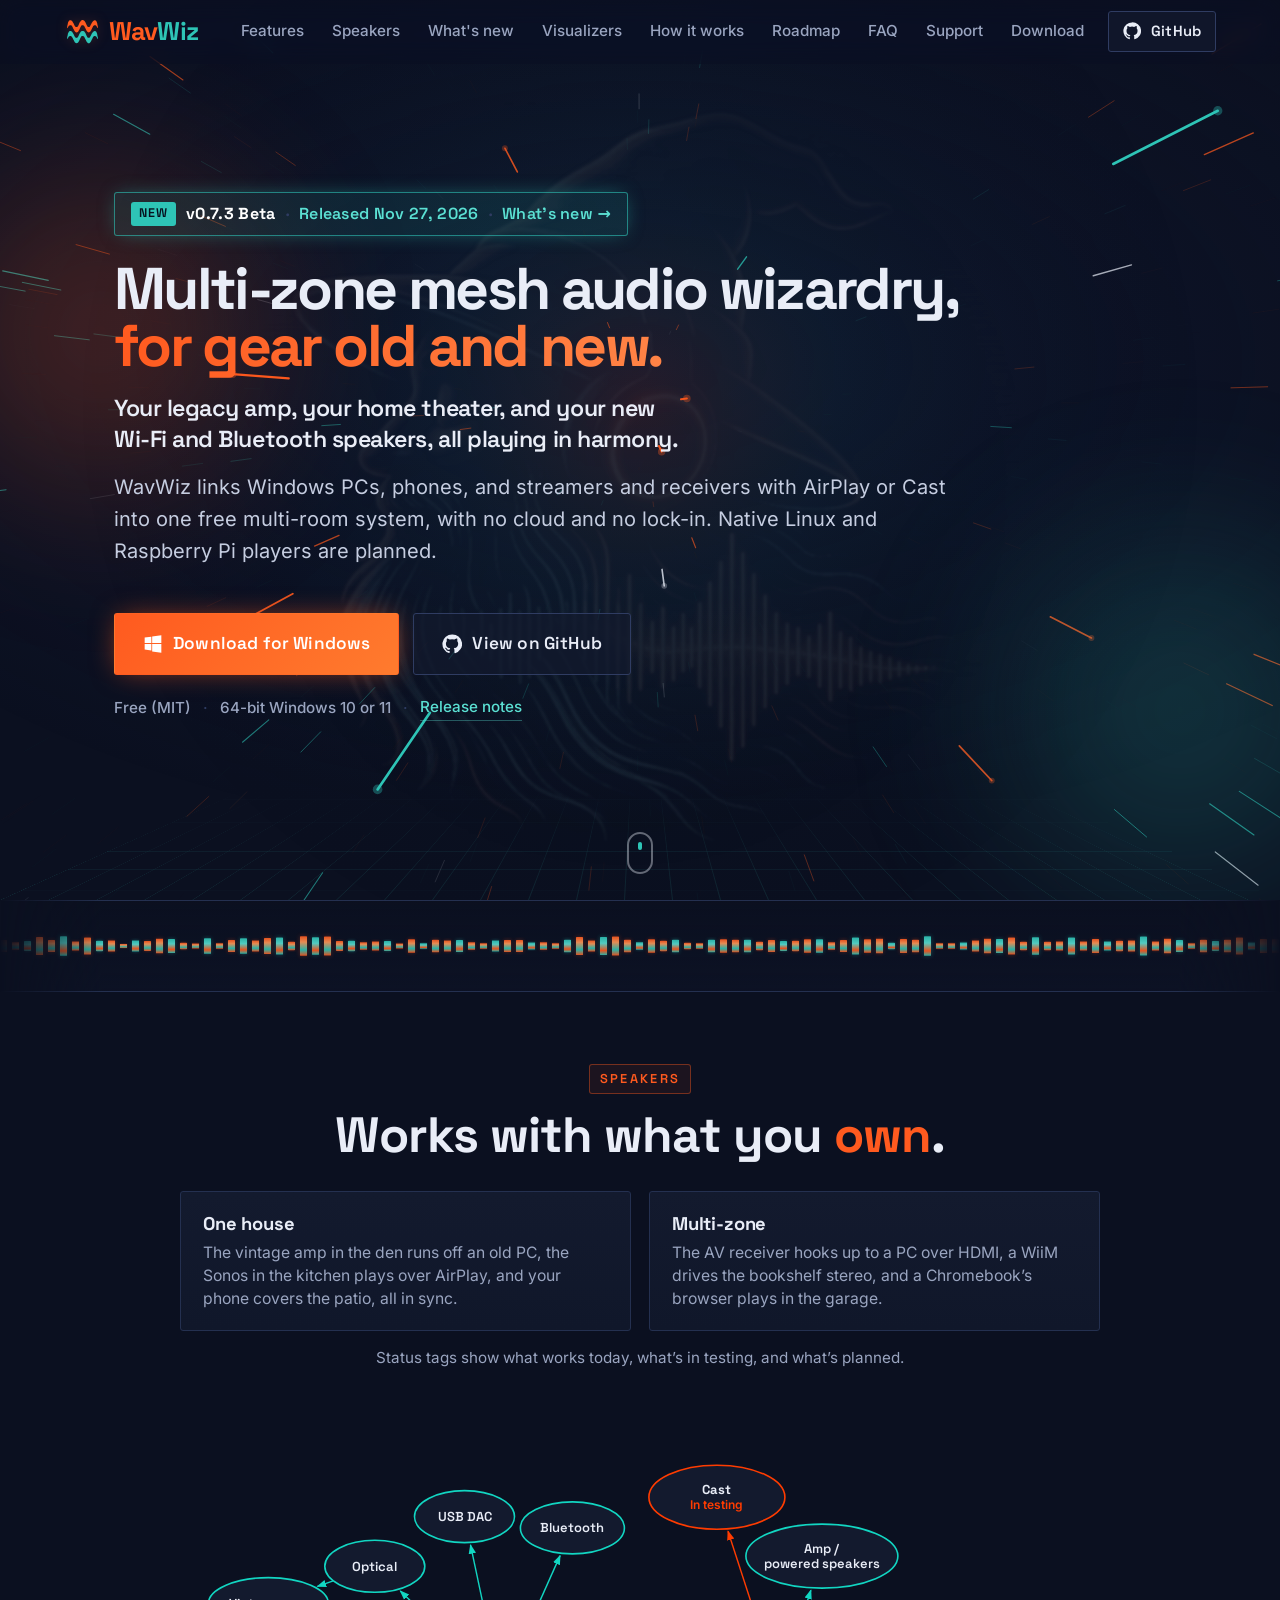
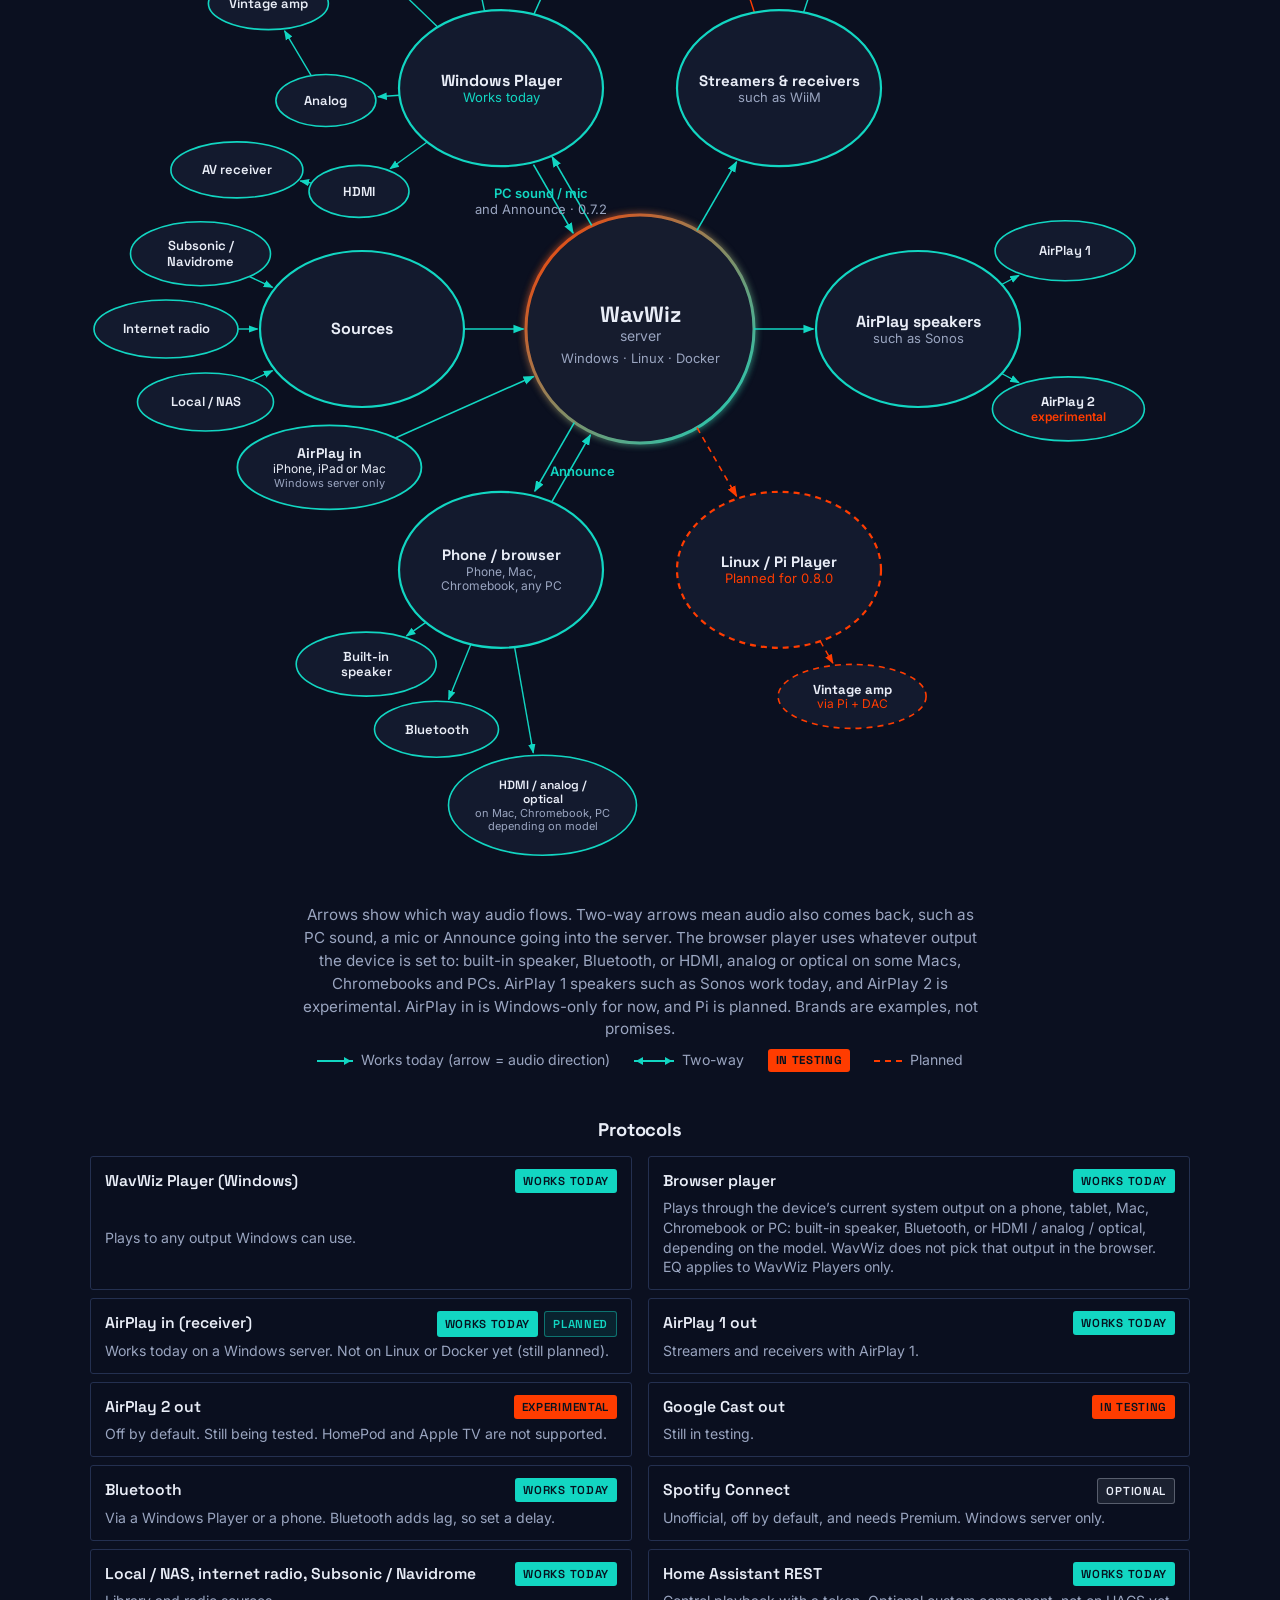
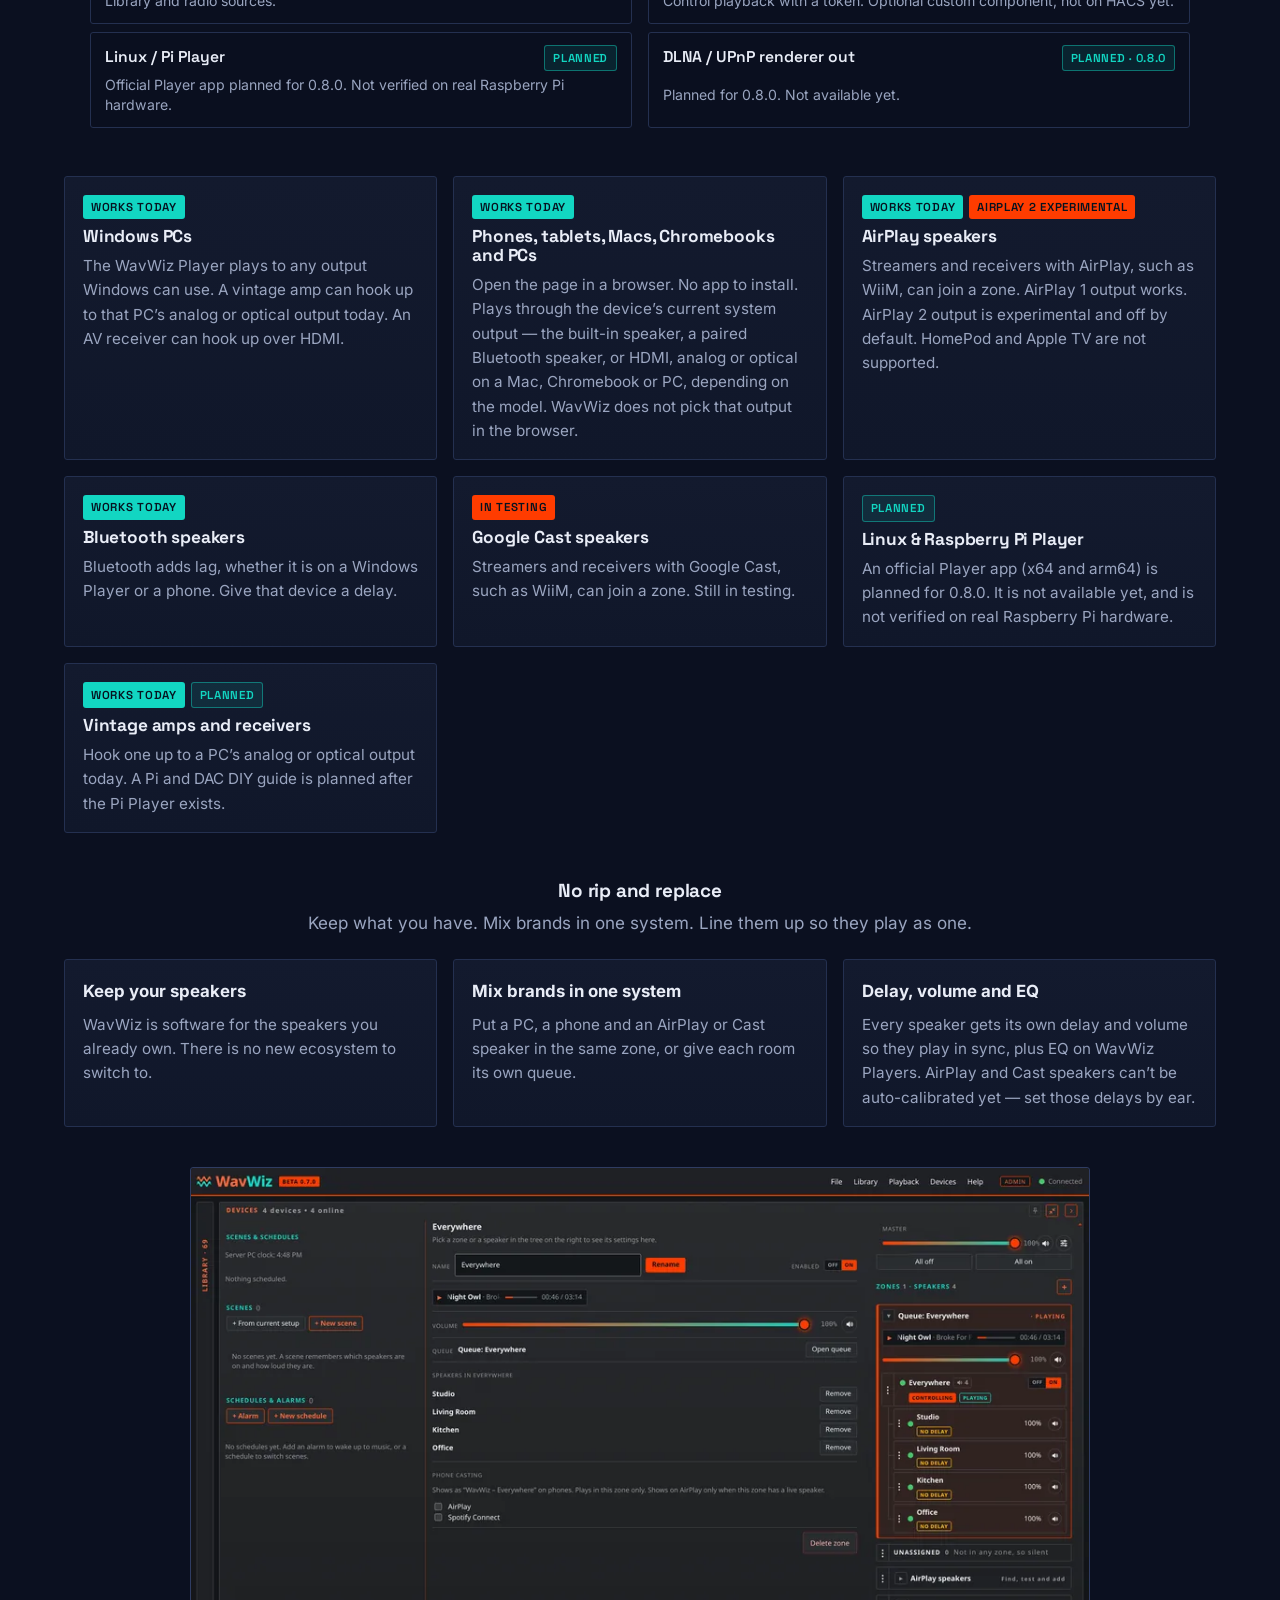
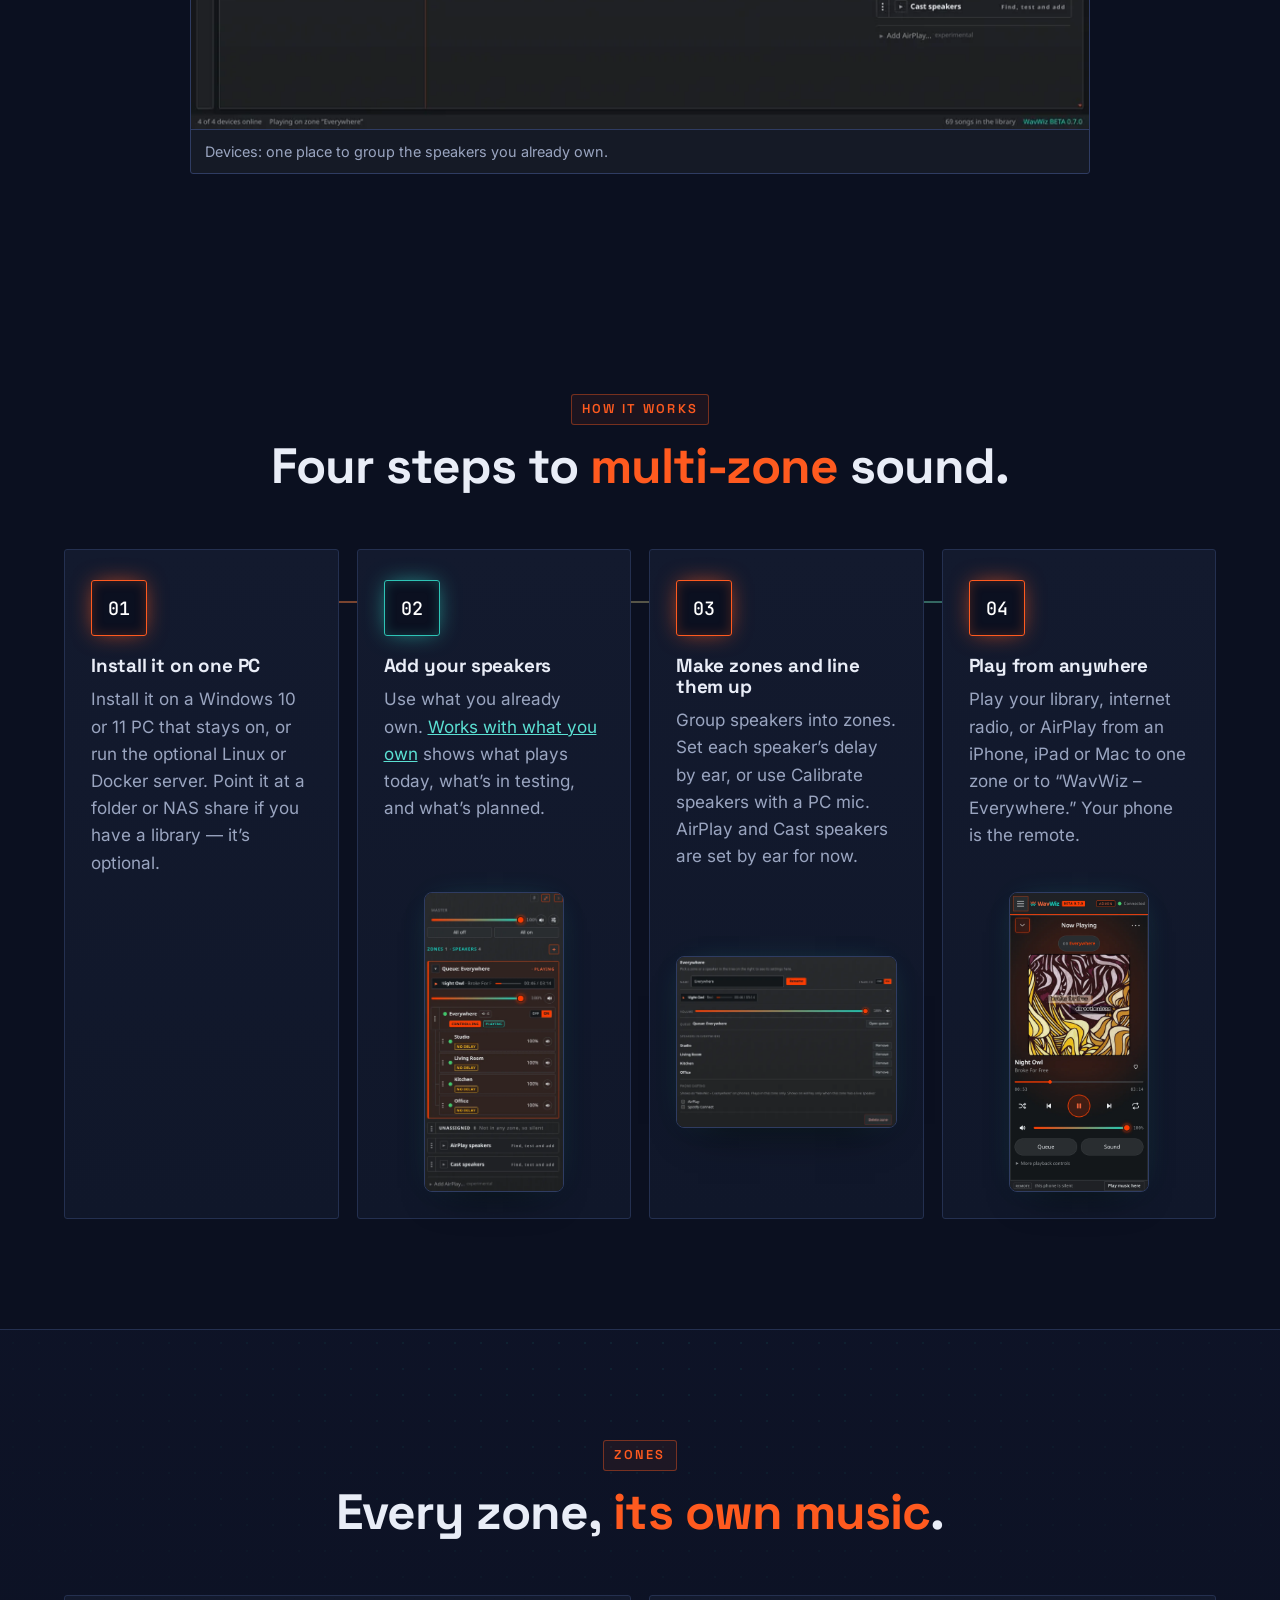
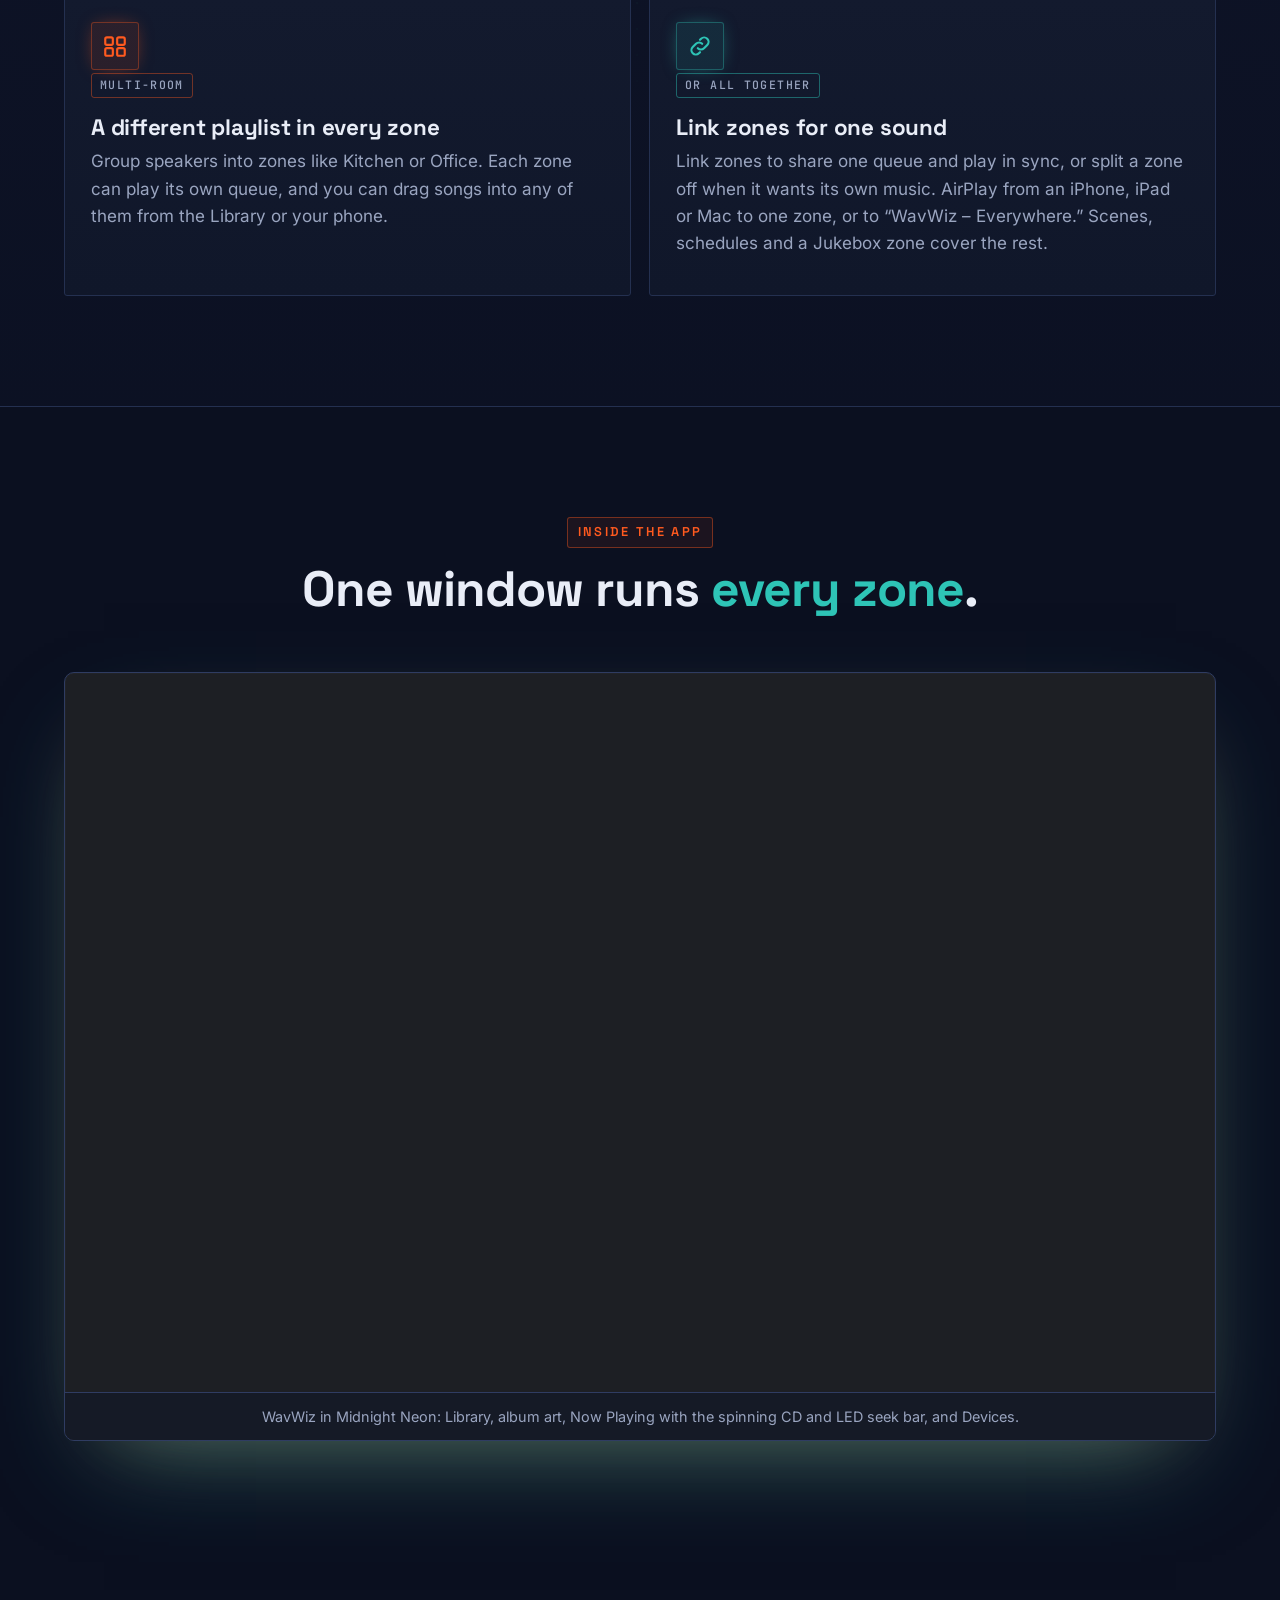
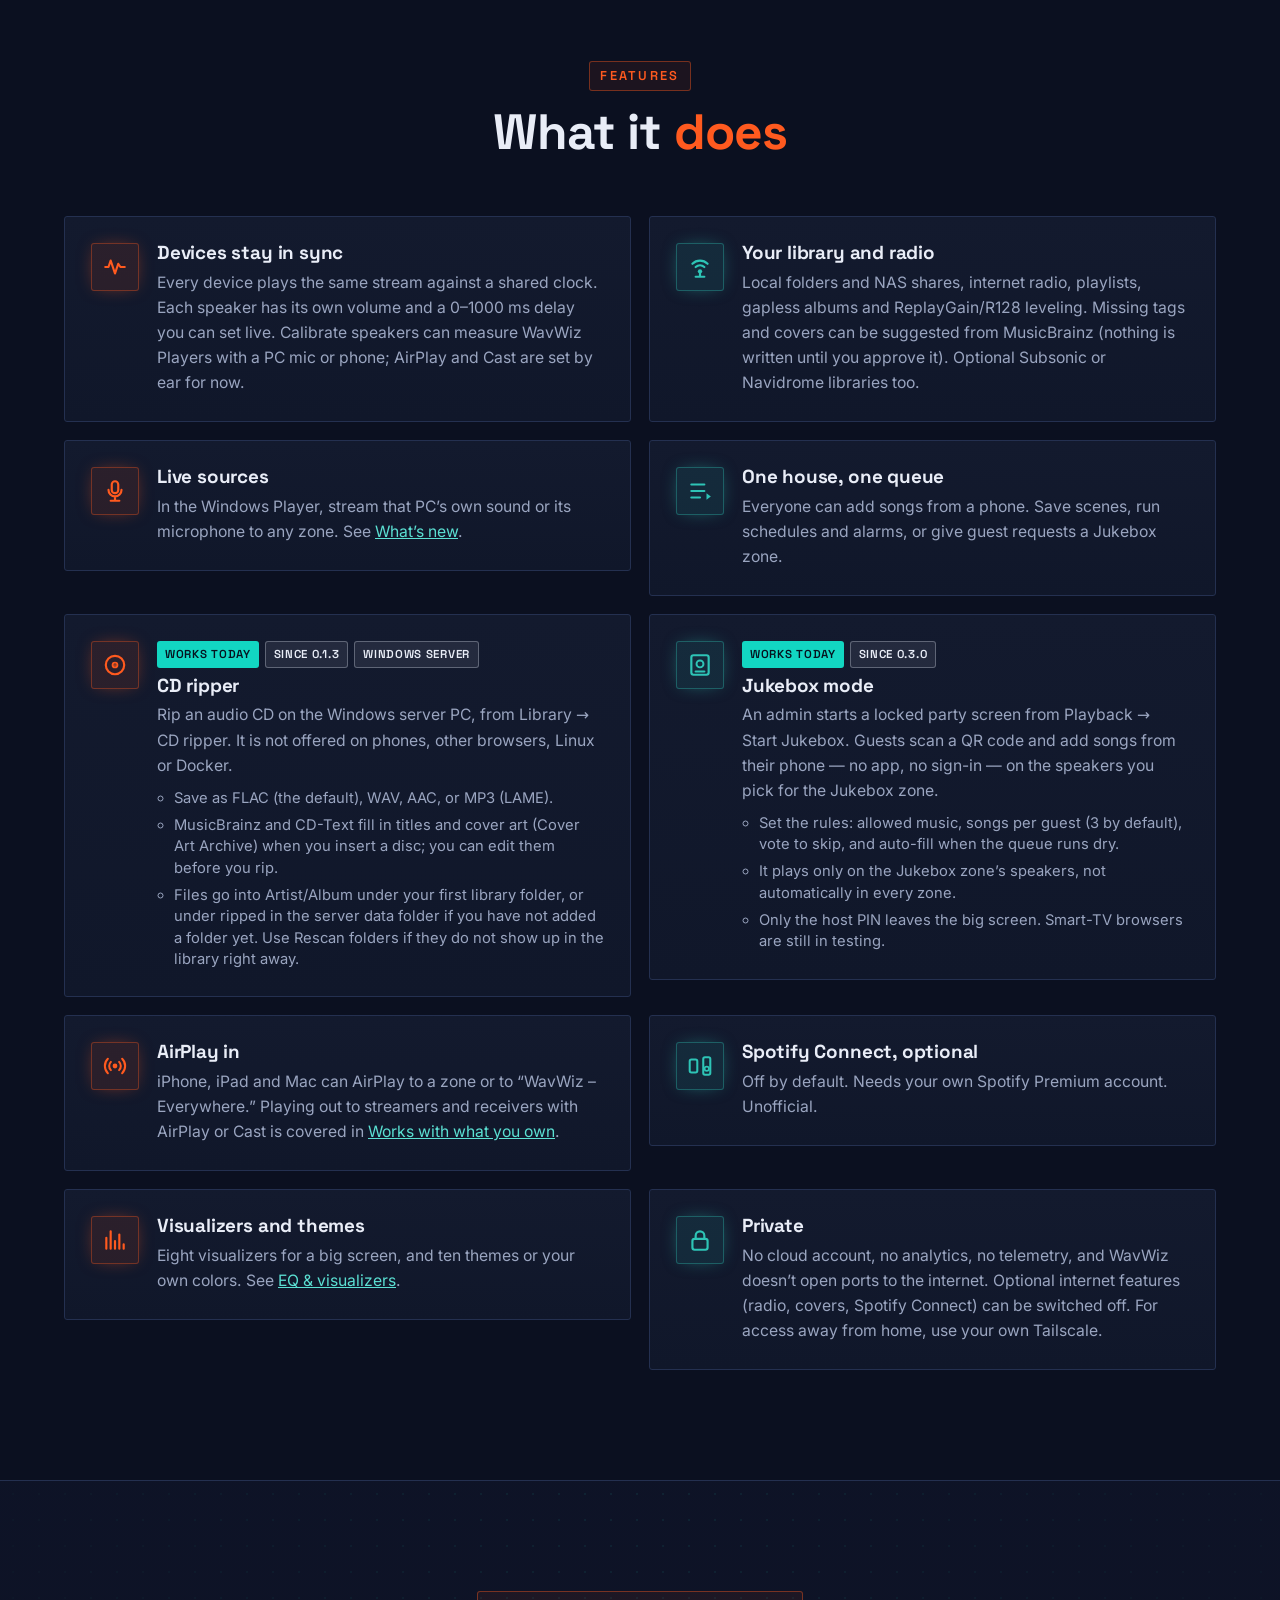
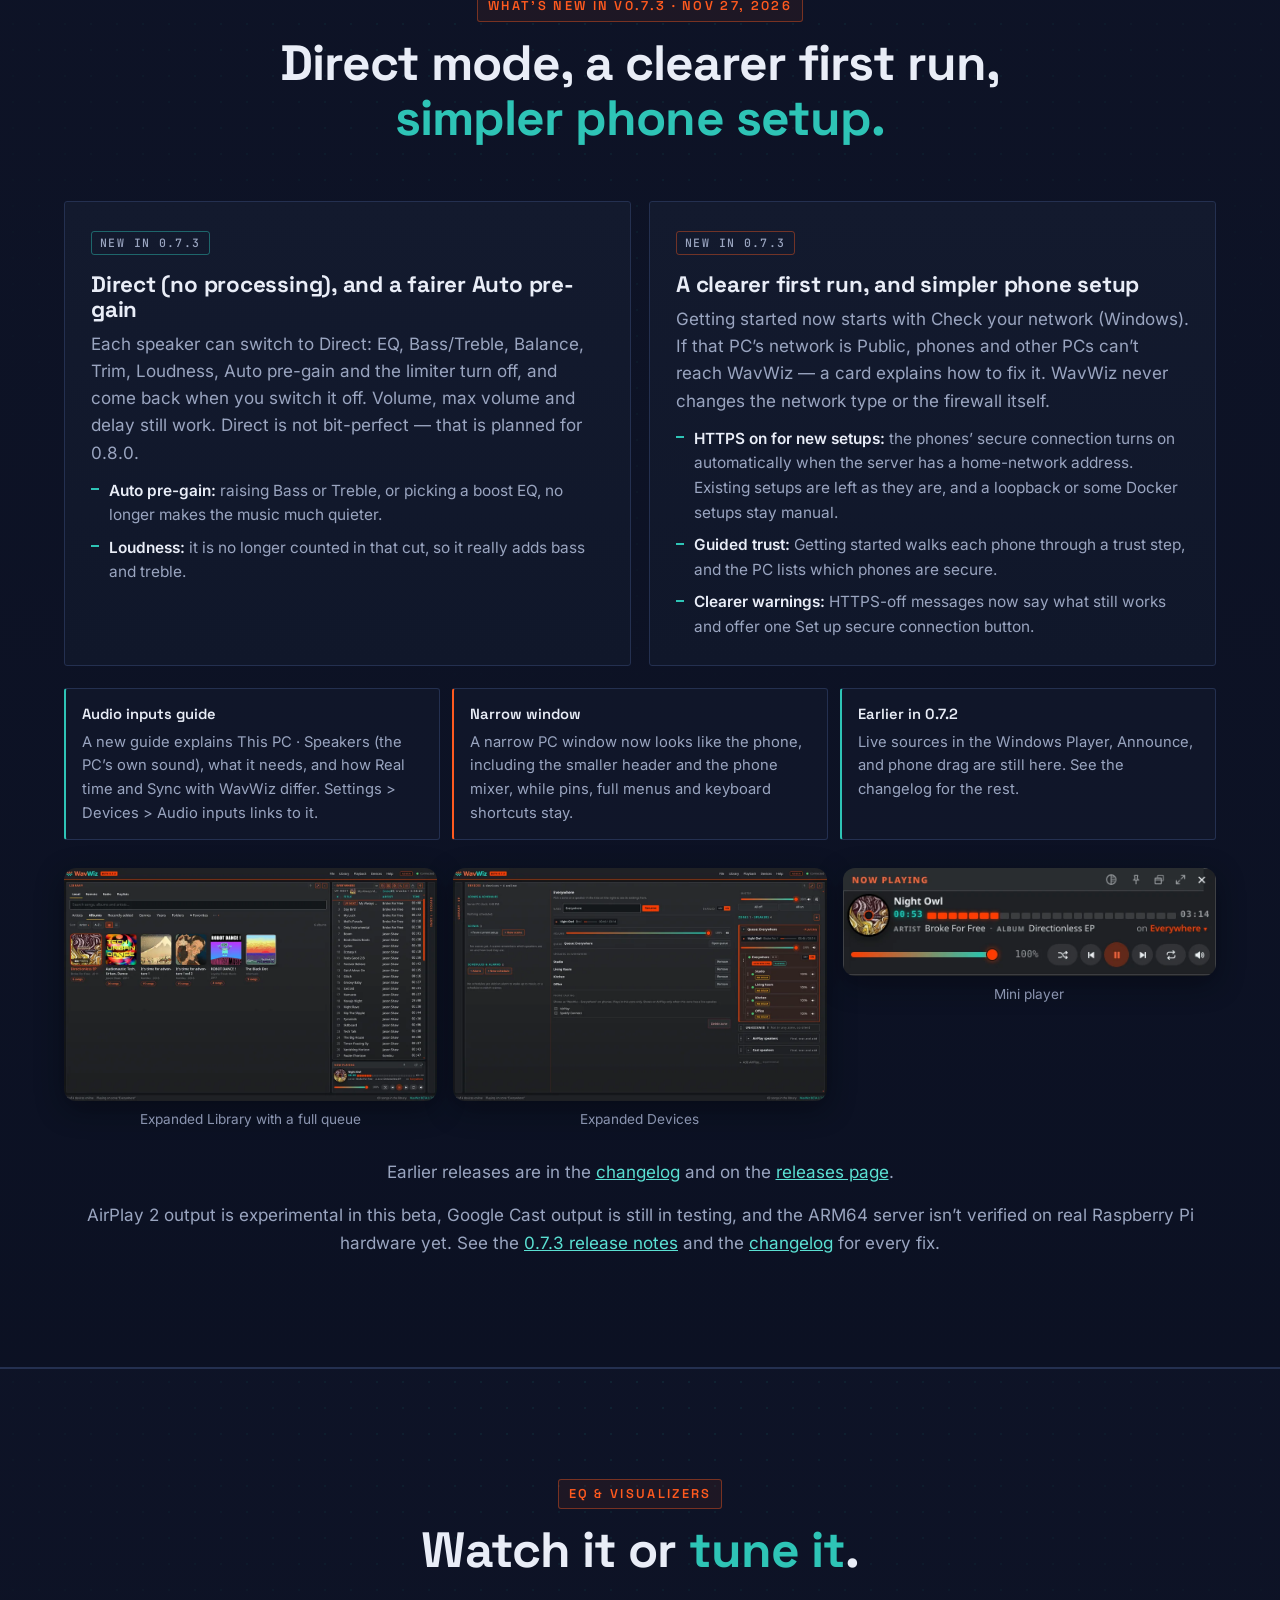
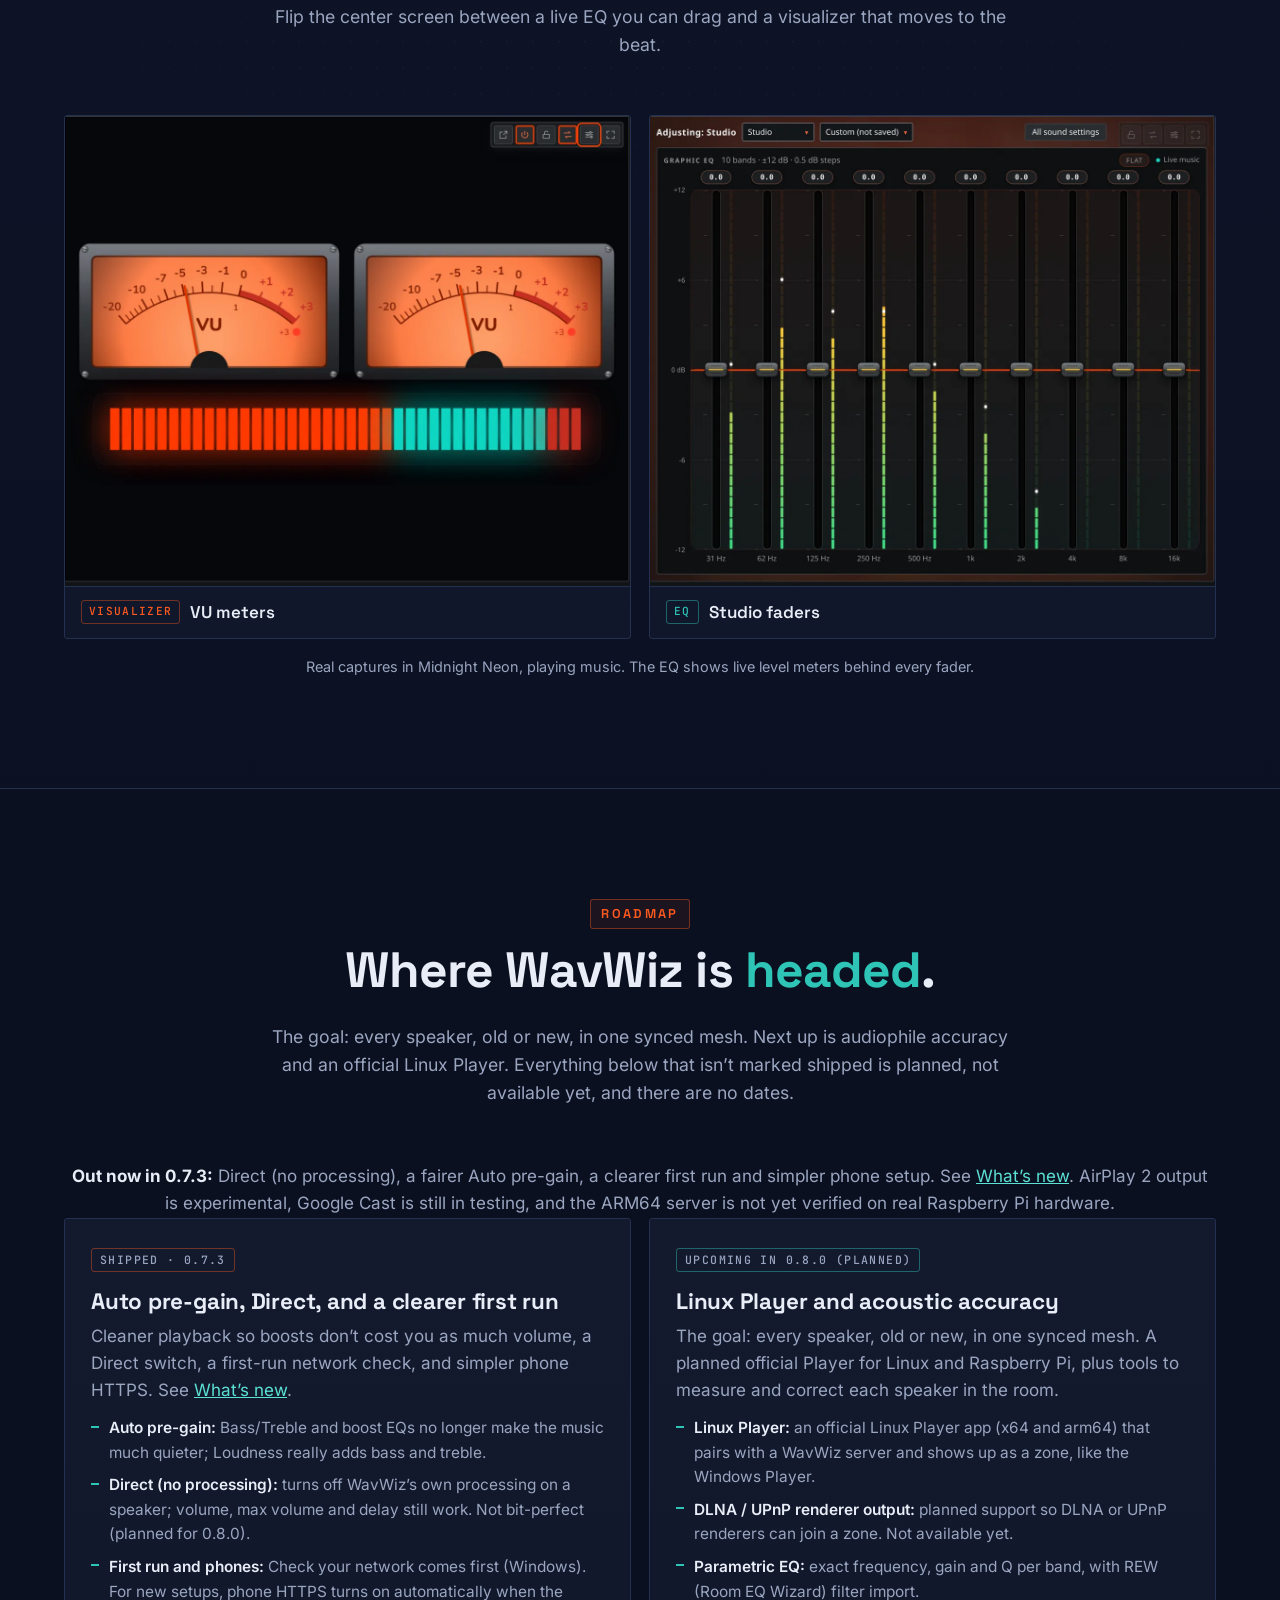
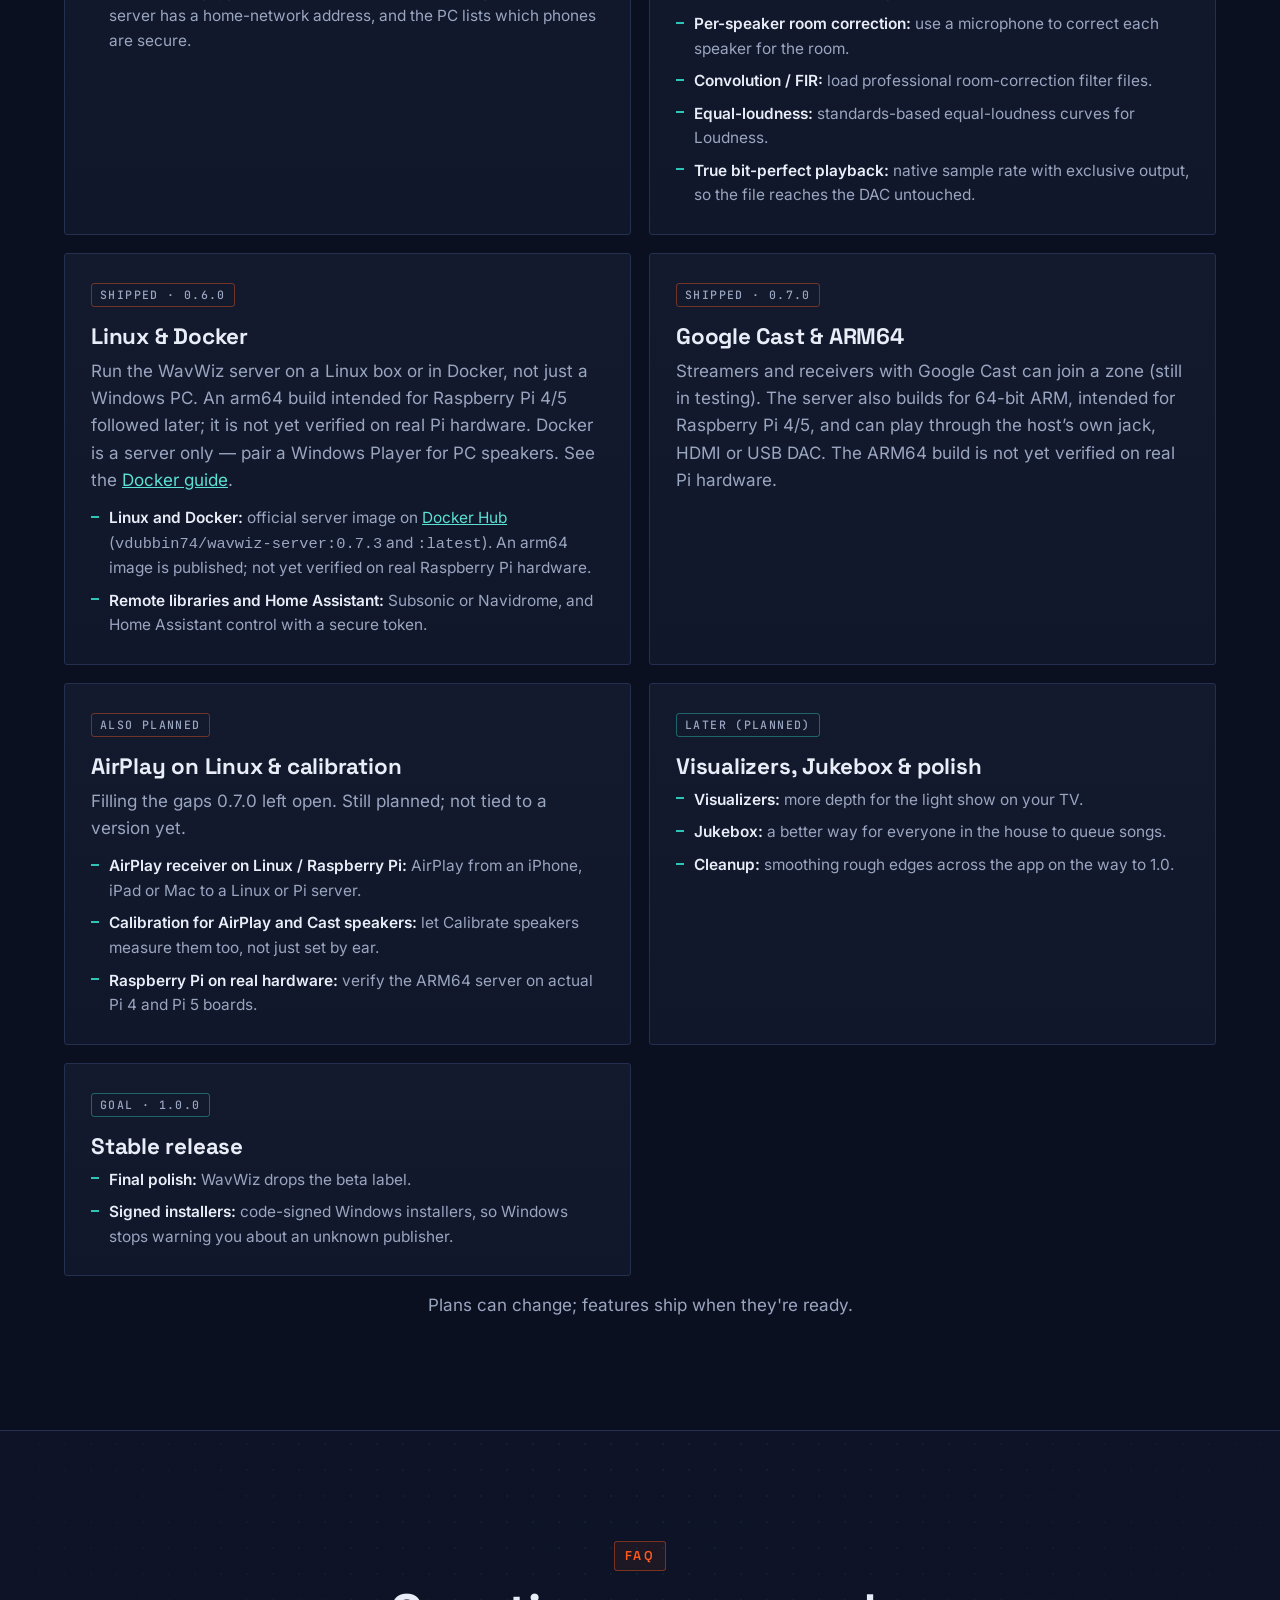
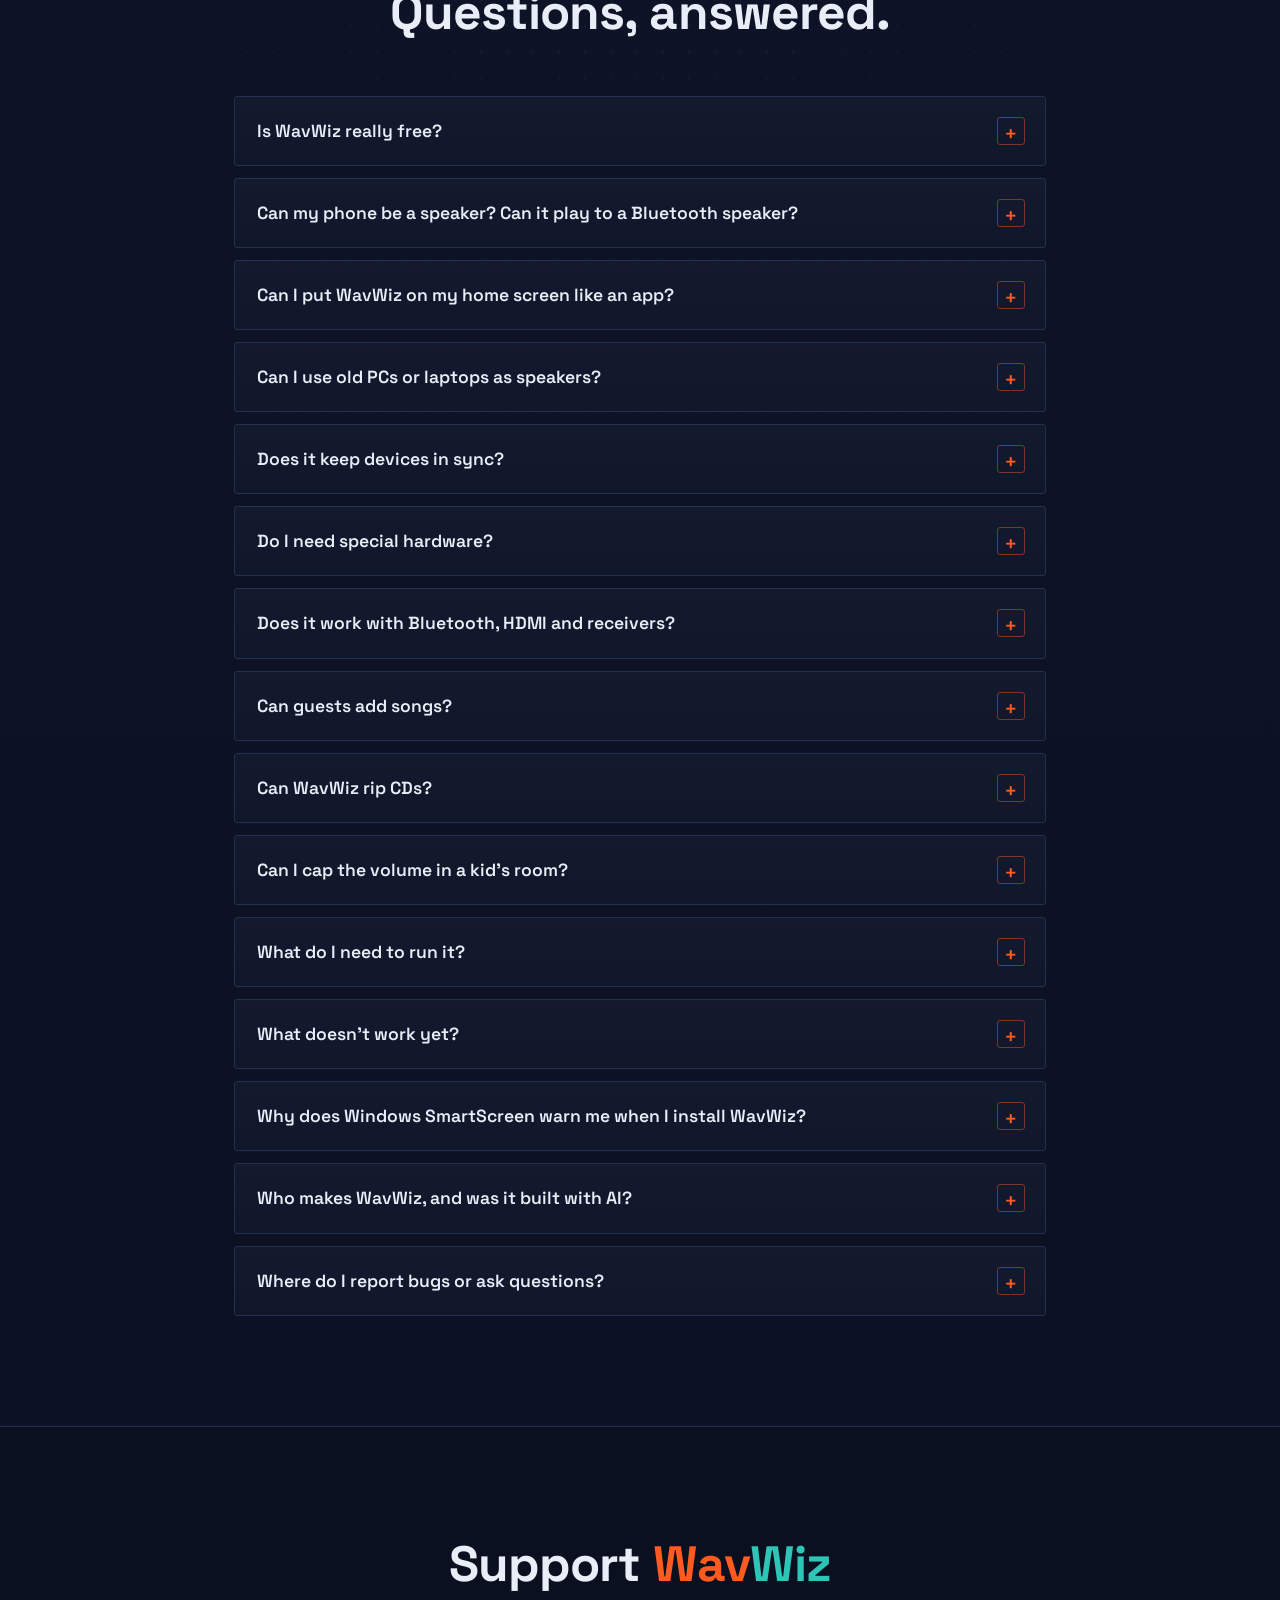
==== commit d6c3e905: "Site: pair the CD ripper and Jukebox cards so short feature cards aren't stretched" ====
--- a/index.html
+++ b/index.html
@@ -34,7 +34,7 @@
 
   <link rel="preload" href="assets/fonts/space-grotesk-latin.woff2" as="font" type="font/woff2" crossorigin>
   <link rel="preload" href="assets/fonts/inter-latin.woff2" as="font" type="font/woff2" crossorigin>
-  <link rel="stylesheet" href="styles.css?v=077">
+  <link rel="stylesheet" href="styles.css?v=078">
   <script type="application/ld+json">
 {
     "@context": "https://schema.org",
@@ -847,6 +847,14 @@
             <div class="feature-text"><h3>Your library and radio</h3><p>Local folders and NAS shares, internet radio, playlists, gapless albums and ReplayGain/R128 leveling. Missing tags and covers can be suggested from MusicBrainz (nothing is written until you approve it). Optional Subsonic or Navidrome libraries too.</p></div>
           </li>
           <li class="card feature reveal">
+            <div class="feature-ico ico-o"><svg viewBox="0 0 24 24" aria-hidden="true"><rect x="9" y="3" width="6" height="11" rx="3" fill="none" stroke="currentColor" stroke-width="2"/><path d="M6 11a6 6 0 0 0 12 0M12 17v4M8 21h8" fill="none" stroke="currentColor" stroke-width="2" stroke-linecap="round"/></svg></div>
+            <div class="feature-text"><h3>Live sources</h3><p>In the Windows Player, stream that PC&rsquo;s own sound or its microphone to any zone. See <a href="#new">What&rsquo;s new</a>.</p></div>
+          </li>
+          <li class="card feature reveal">
+            <div class="feature-ico ico-t"><svg viewBox="0 0 24 24" aria-hidden="true"><path d="M4 6h12M4 12h12M4 18h8" fill="none" stroke="currentColor" stroke-width="2" stroke-linecap="round"/><path d="M18 14v6l4-3-4-3Z" fill="currentColor"/></svg></div>
+            <div class="feature-text"><h3>One house, one queue</h3><p>Everyone can add songs from a phone. Save scenes, run schedules and alarms, or give guest requests a Jukebox zone.</p></div>
+          </li>
+          <li class="card feature feature-detail reveal">
             <div class="feature-ico ico-o"><svg viewBox="0 0 24 24" aria-hidden="true"><circle cx="12" cy="12" r="8.5" fill="none" stroke="currentColor" stroke-width="2"/><circle cx="12" cy="12" r="2.2" fill="none" stroke="currentColor" stroke-width="1.8"/><circle cx="12" cy="12" r="0.8" fill="currentColor"/></svg></div>
             <div class="feature-text">
               <div class="status-row">
@@ -863,15 +871,7 @@
               </ul>
             </div>
           </li>
-          <li class="card feature reveal">
-            <div class="feature-ico ico-o"><svg viewBox="0 0 24 24" aria-hidden="true"><rect x="9" y="3" width="6" height="11" rx="3" fill="none" stroke="currentColor" stroke-width="2"/><path d="M6 11a6 6 0 0 0 12 0M12 17v4M8 21h8" fill="none" stroke="currentColor" stroke-width="2" stroke-linecap="round"/></svg></div>
-            <div class="feature-text"><h3>Live sources</h3><p>In the Windows Player, stream that PC&rsquo;s own sound or its microphone to any zone. See <a href="#new">What&rsquo;s new</a>.</p></div>
-          </li>
-          <li class="card feature reveal">
-            <div class="feature-ico ico-t"><svg viewBox="0 0 24 24" aria-hidden="true"><path d="M4 6h12M4 12h12M4 18h8" fill="none" stroke="currentColor" stroke-width="2" stroke-linecap="round"/><path d="M18 14v6l4-3-4-3Z" fill="currentColor"/></svg></div>
-            <div class="feature-text"><h3>One house, one queue</h3><p>Everyone can add songs from a phone. Save scenes, run schedules and alarms, or give guest requests a Jukebox zone.</p></div>
-          </li>
-          <li class="card feature reveal">
+          <li class="card feature feature-detail reveal">
             <div class="feature-ico ico-t"><svg viewBox="0 0 24 24" aria-hidden="true"><rect x="4" y="3" width="16" height="18" rx="2" fill="none" stroke="currentColor" stroke-width="2"/><circle cx="12" cy="11" r="3.2" fill="none" stroke="currentColor" stroke-width="1.8"/><path d="M8 18h8" fill="none" stroke="currentColor" stroke-width="2" stroke-linecap="round"/></svg></div>
             <div class="feature-text">
               <div class="status-row">
@@ -1210,6 +1210,6 @@
   </footer>
 
   <script src="assets/vendor/qrcode.js"></script>
-  <script src="script.js?v=077"></script>
+  <script src="script.js?v=078"></script>
 </body>
 </html>
--- a/styles.css
+++ b/styles.css
@@ -249,8 +249,10 @@
 .card:hover { transform: translateY(-4px); border-color: rgba(46,196,182,.6); box-shadow: 0 0 0 1px rgba(46,196,182,.25), 0 18px 50px -18px rgba(46,196,182,.55), 0 0 40px -18px rgba(255,90,31,.45); }
 .card:hover::before { opacity: 1; }
 
-.feature-list { list-style: none; margin: 0; padding: 0; display: grid; grid-template-columns: repeat(2, minmax(0, 1fr)); gap: 18px; }
+.feature-list { list-style: none; margin: 0; padding: 0; display: grid; grid-template-columns: repeat(2, minmax(0, 1fr)); gap: 18px; align-items: start; }
 .feature-list .feature { display: flex; align-items: flex-start; gap: 18px; min-width: 0; }
+/* The two longer cards start a new row so they sit together, and short cards are not stretched beside them. */
+.feature-list .feature-detail:not(.feature-detail ~ .feature-detail) { grid-column: 1; }
 .feature-list .feature-ico { flex: none; }
 .feature-list .feature-text { min-width: 0; }
 .feature-list .feature h3 { margin: 0 0 6px; }
